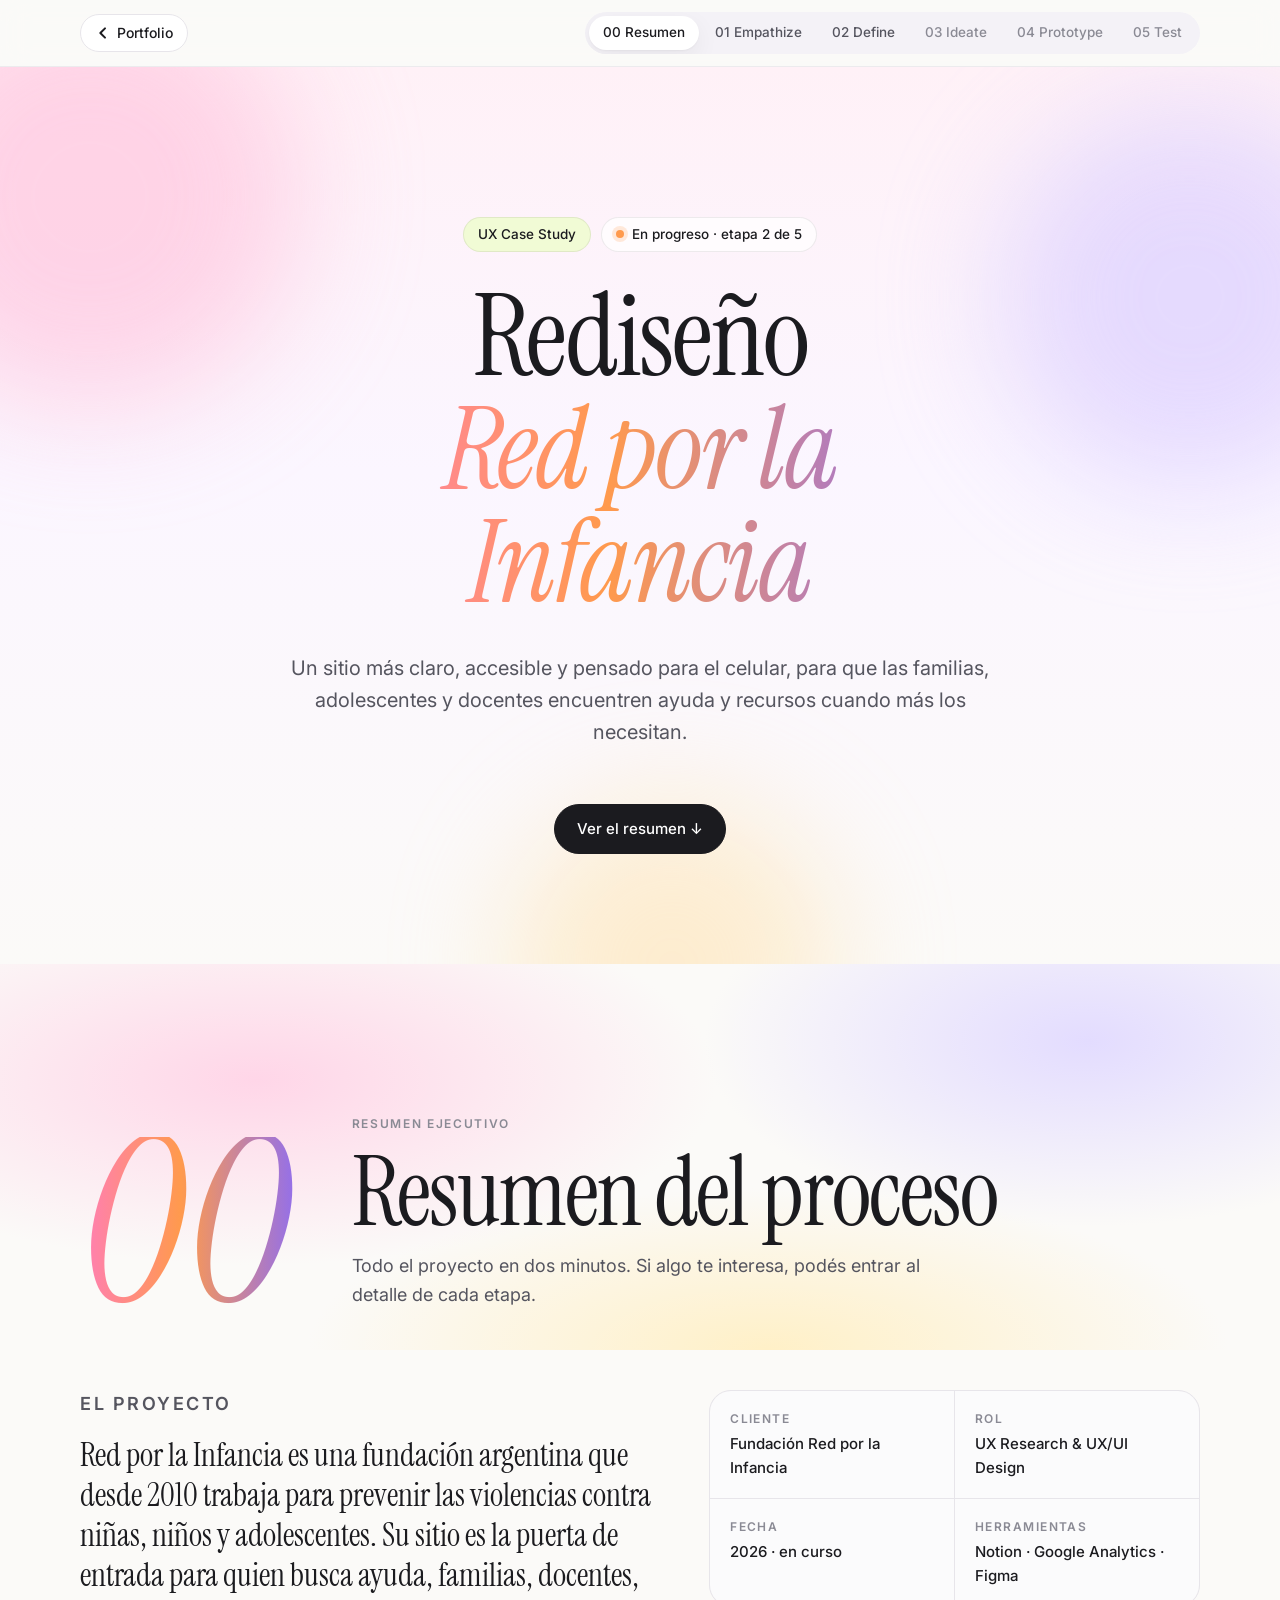
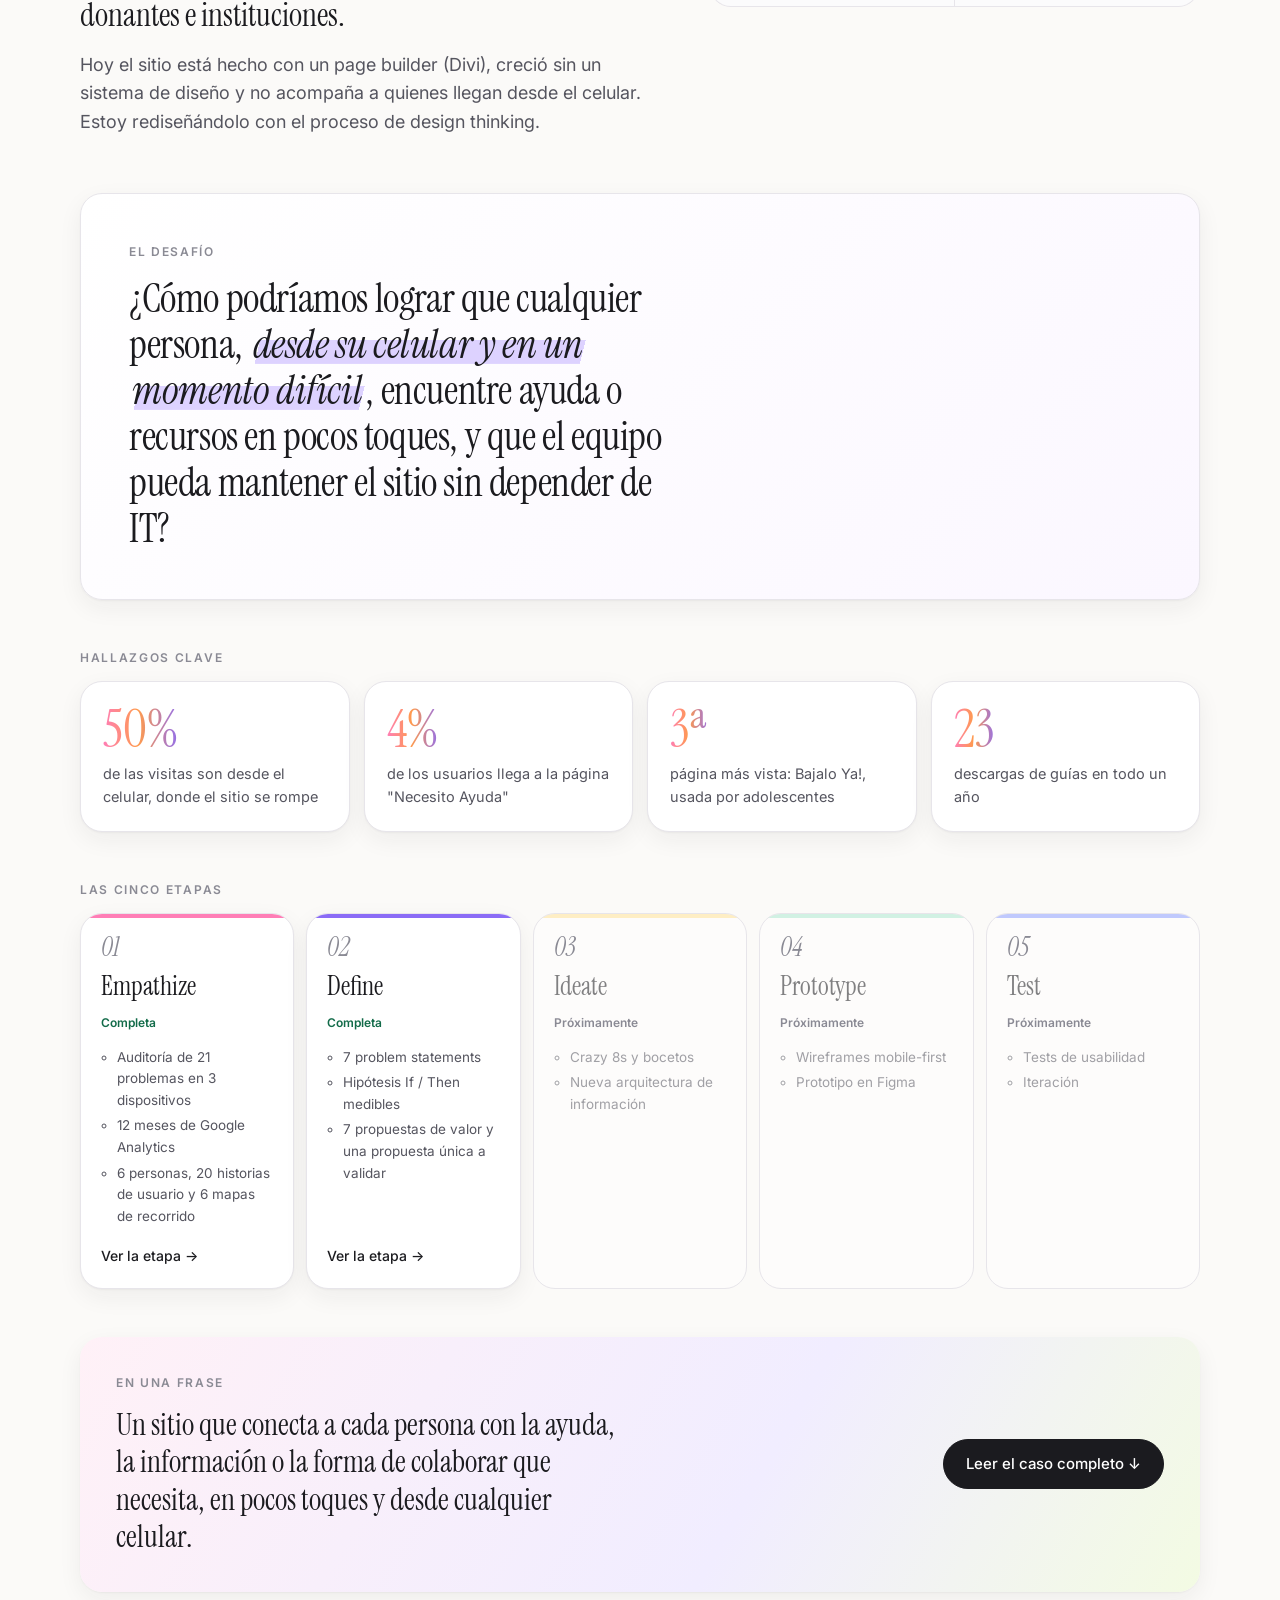
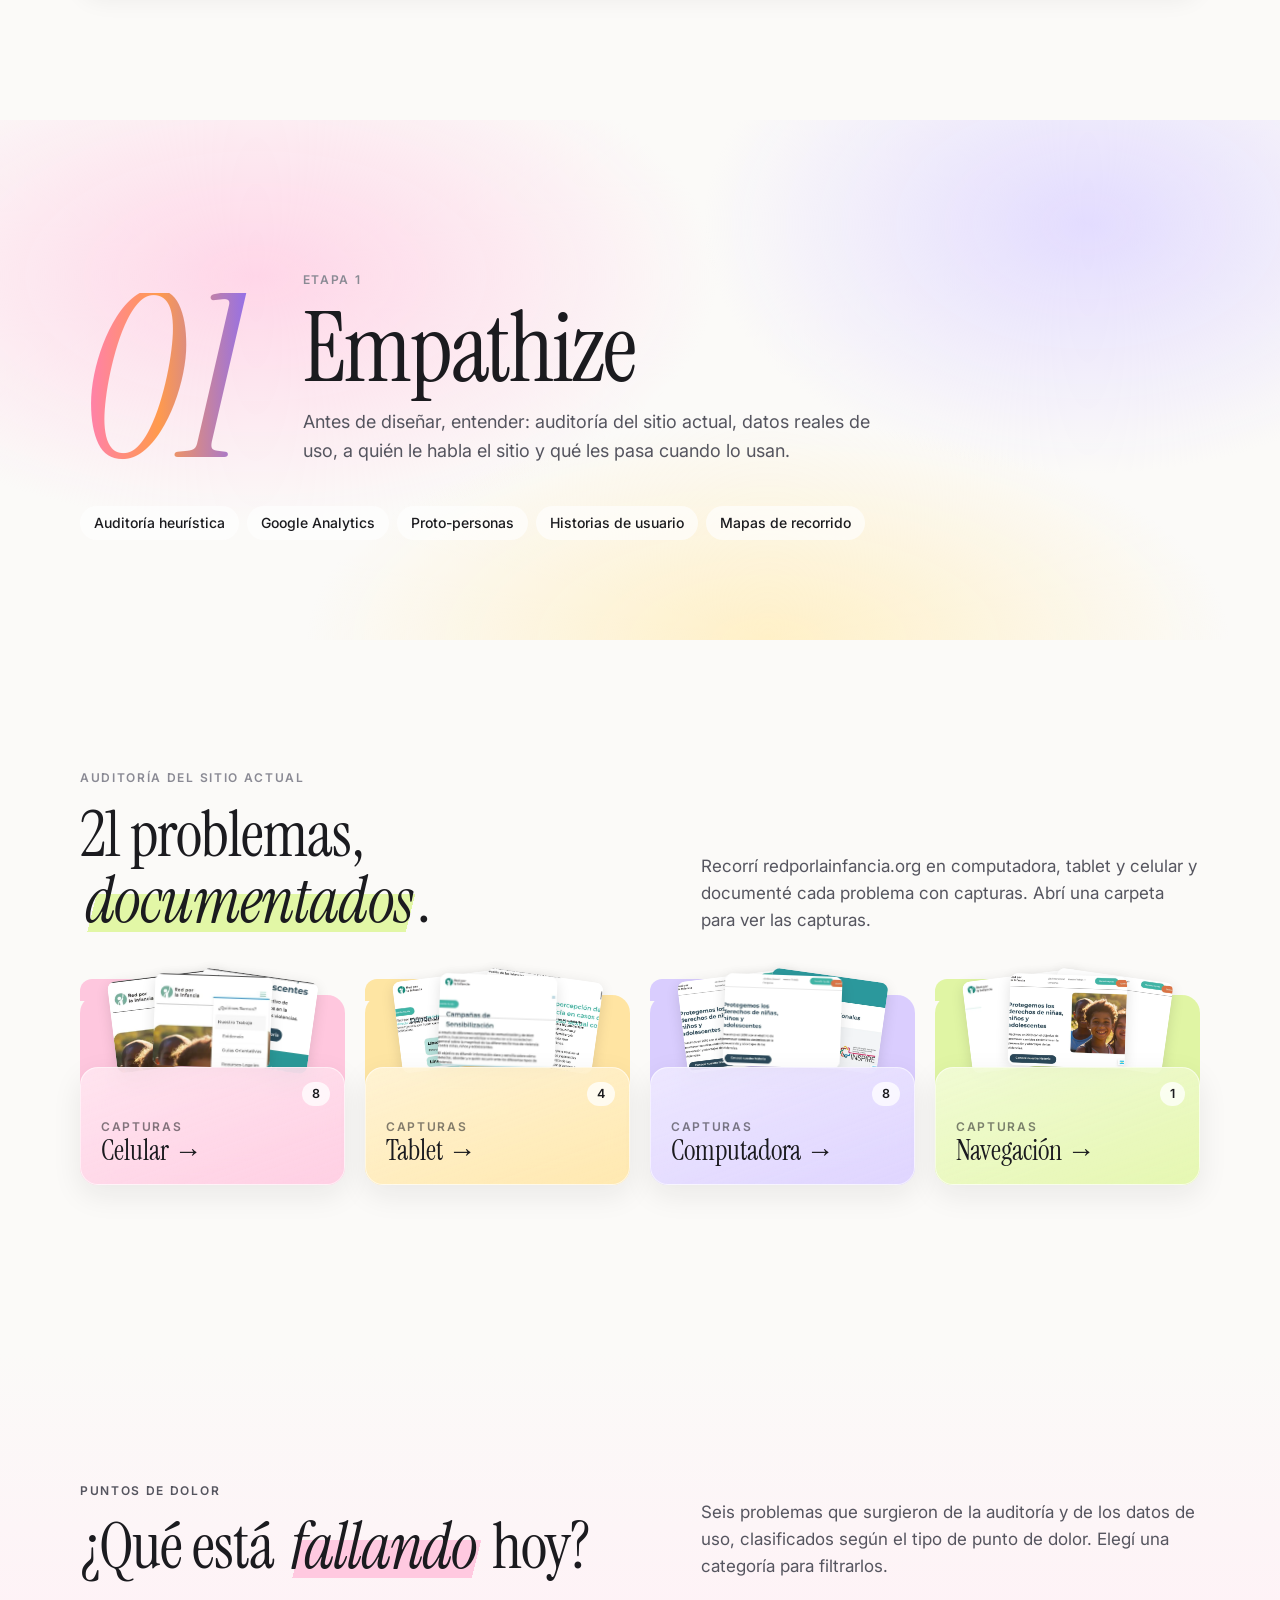
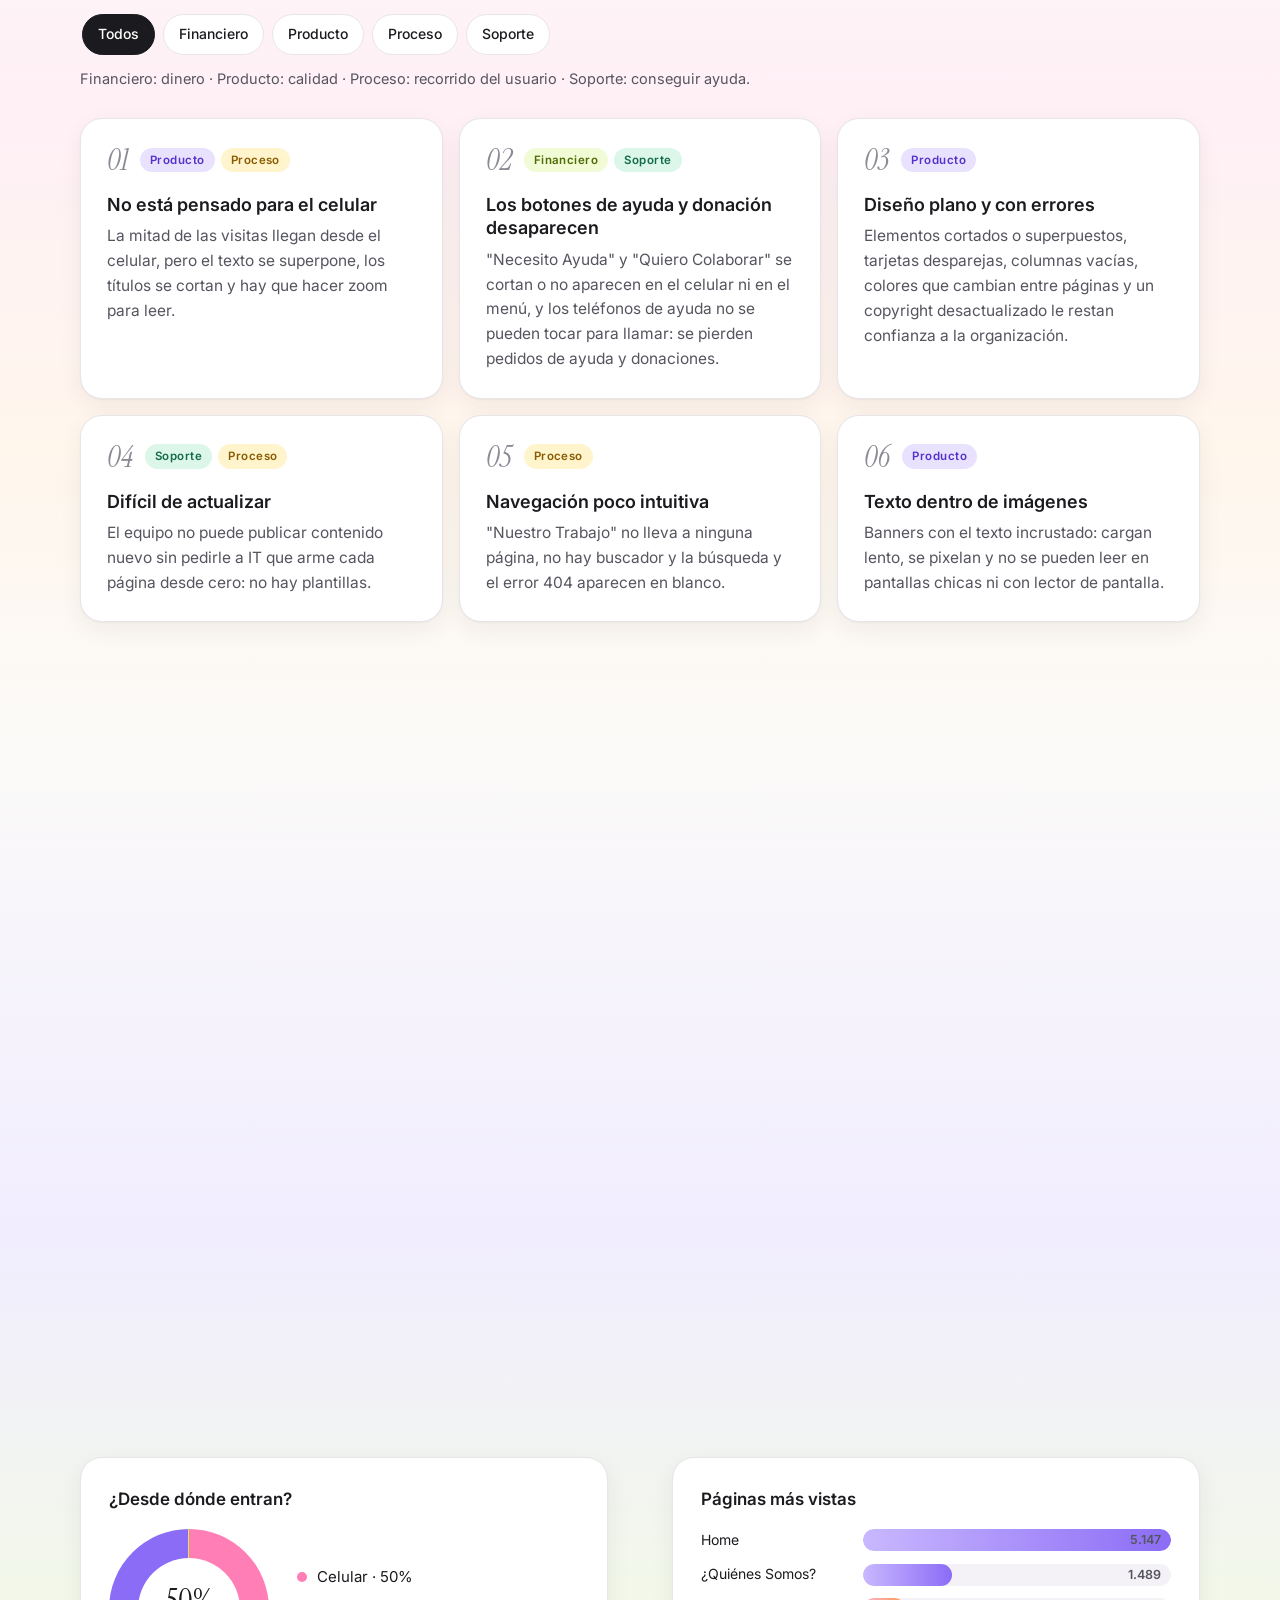
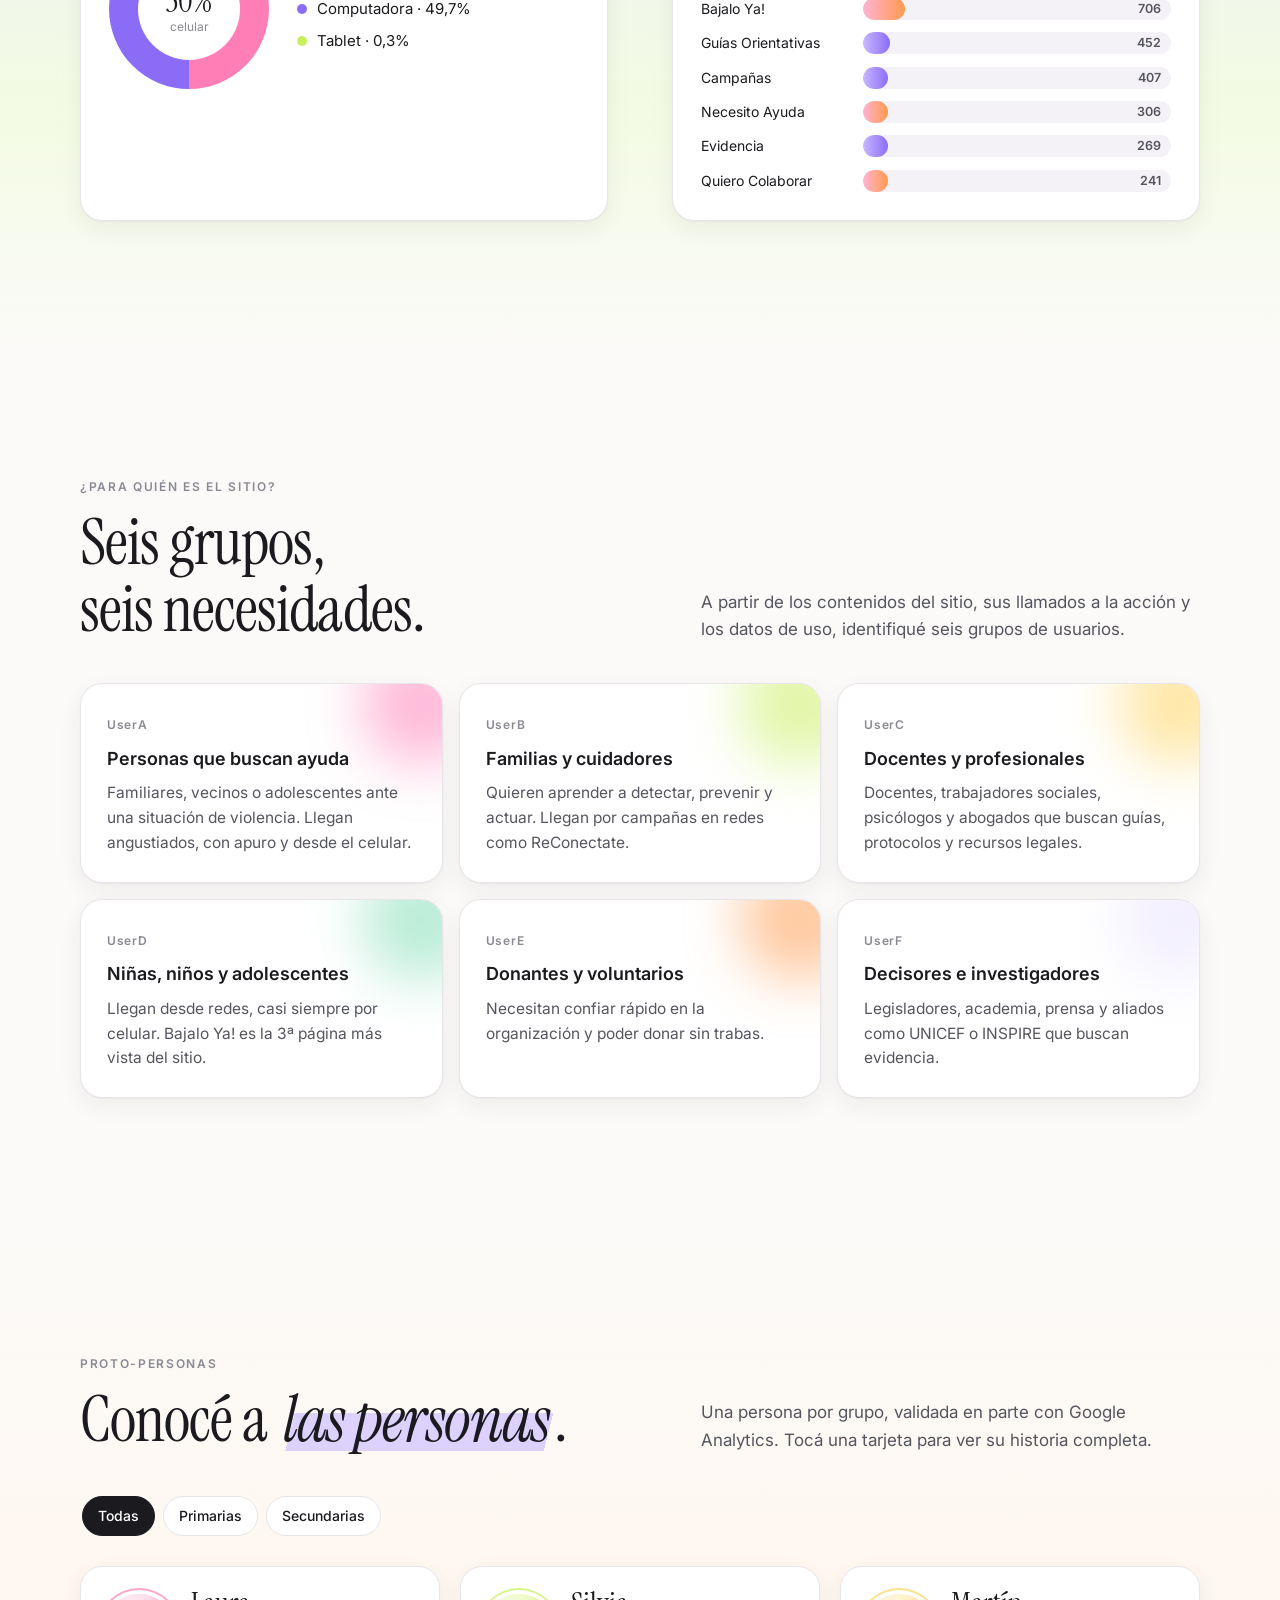
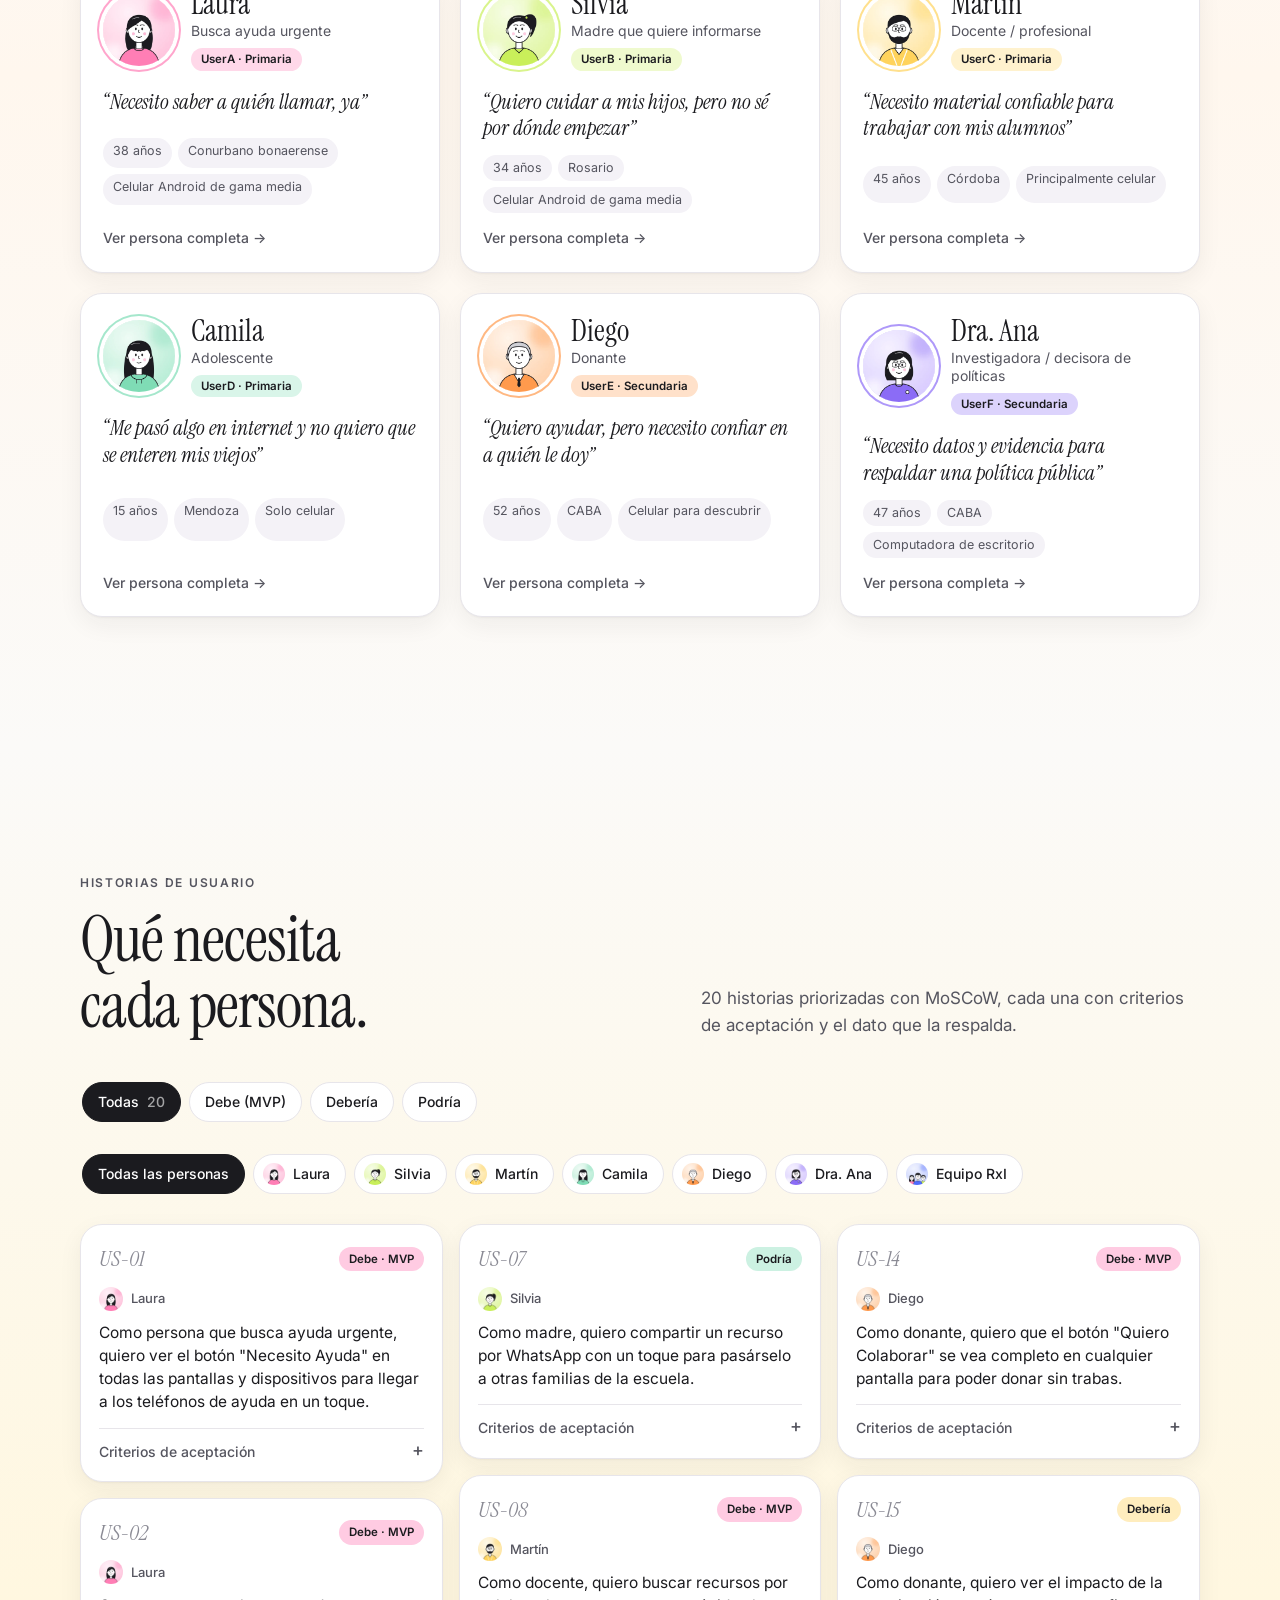
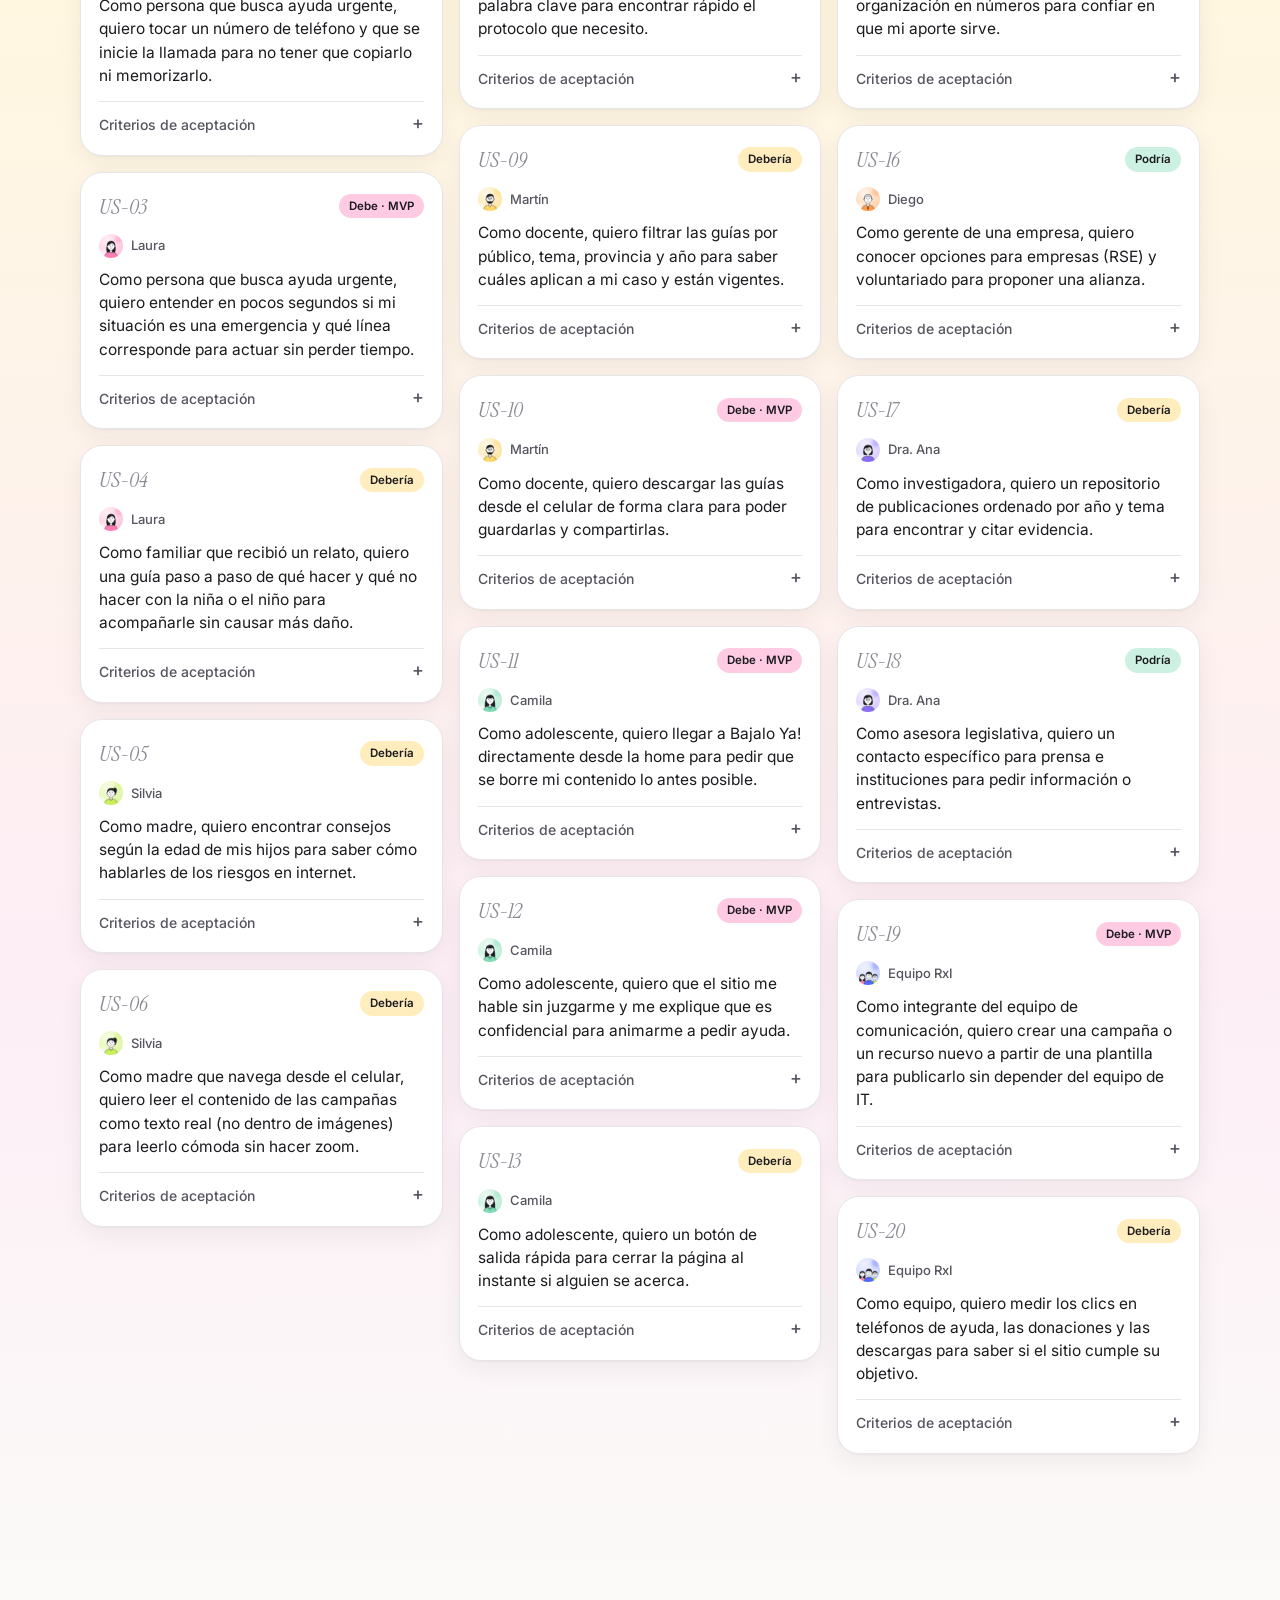
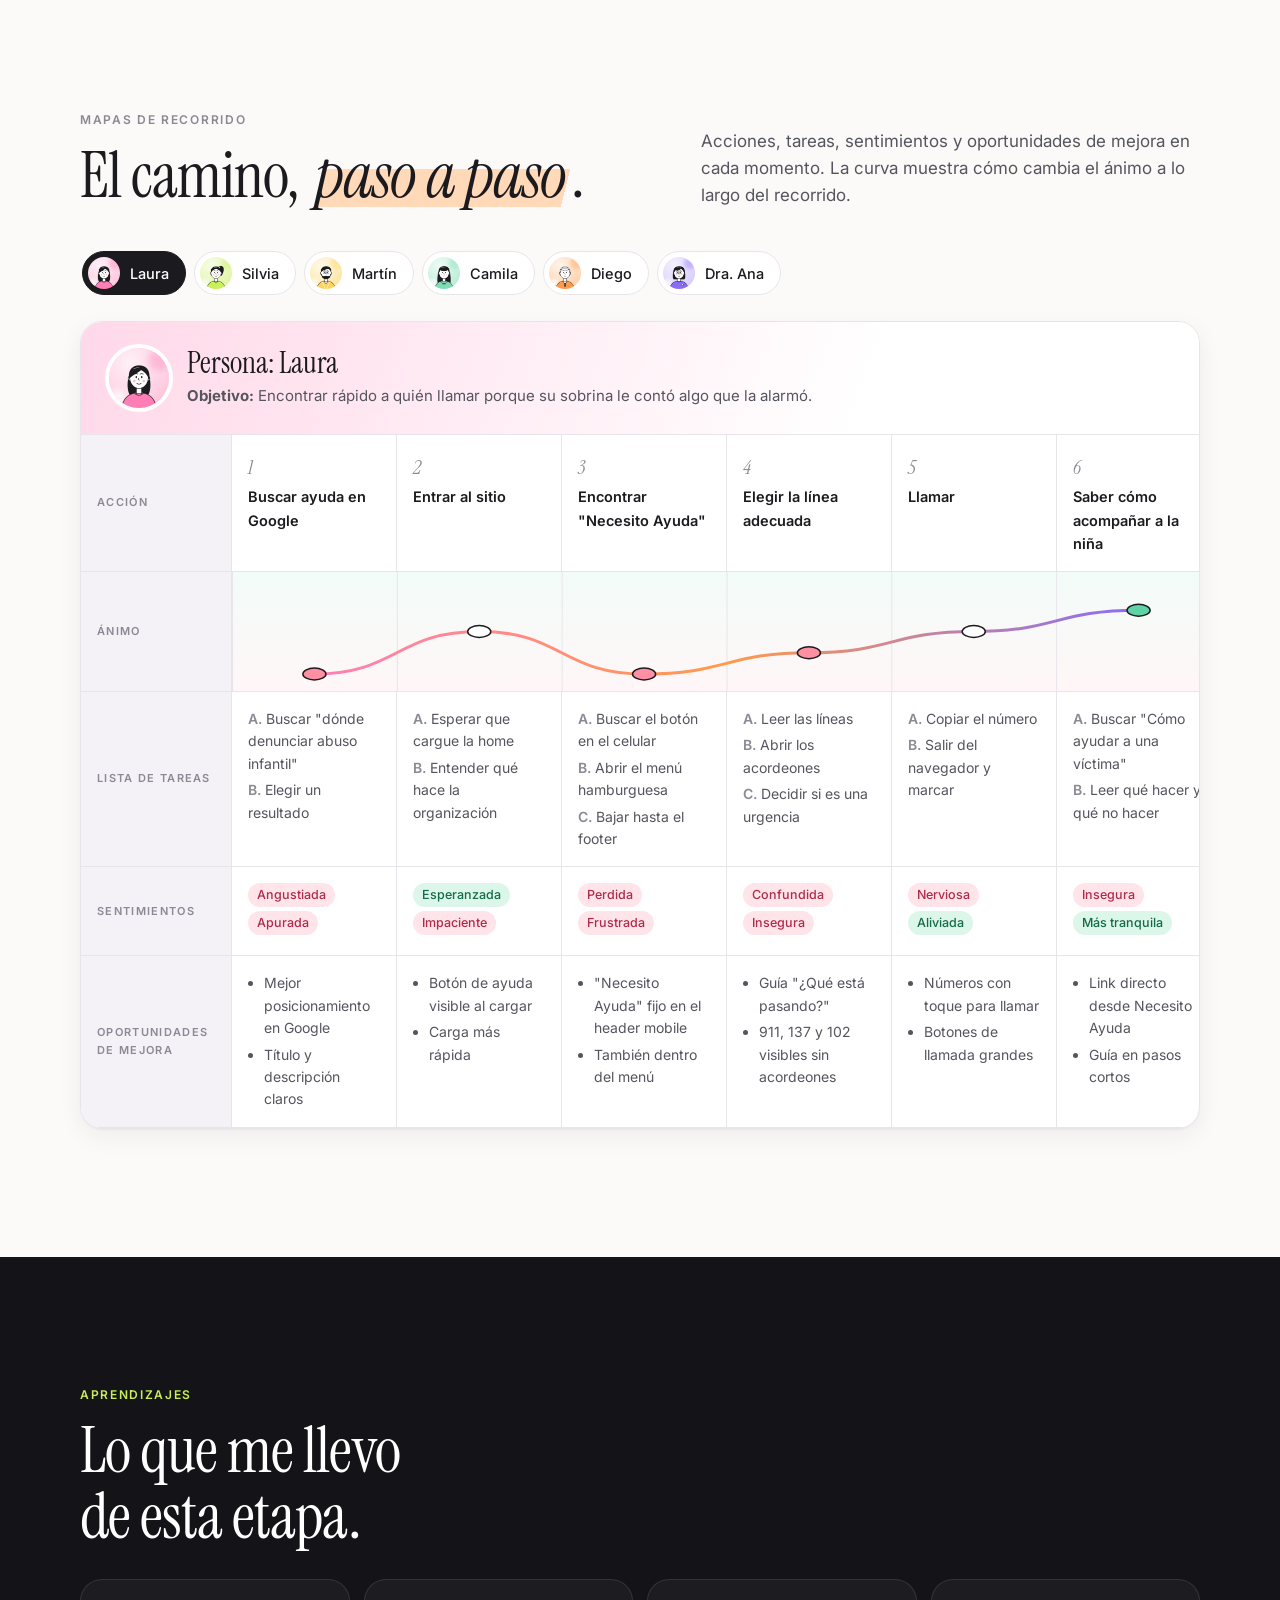
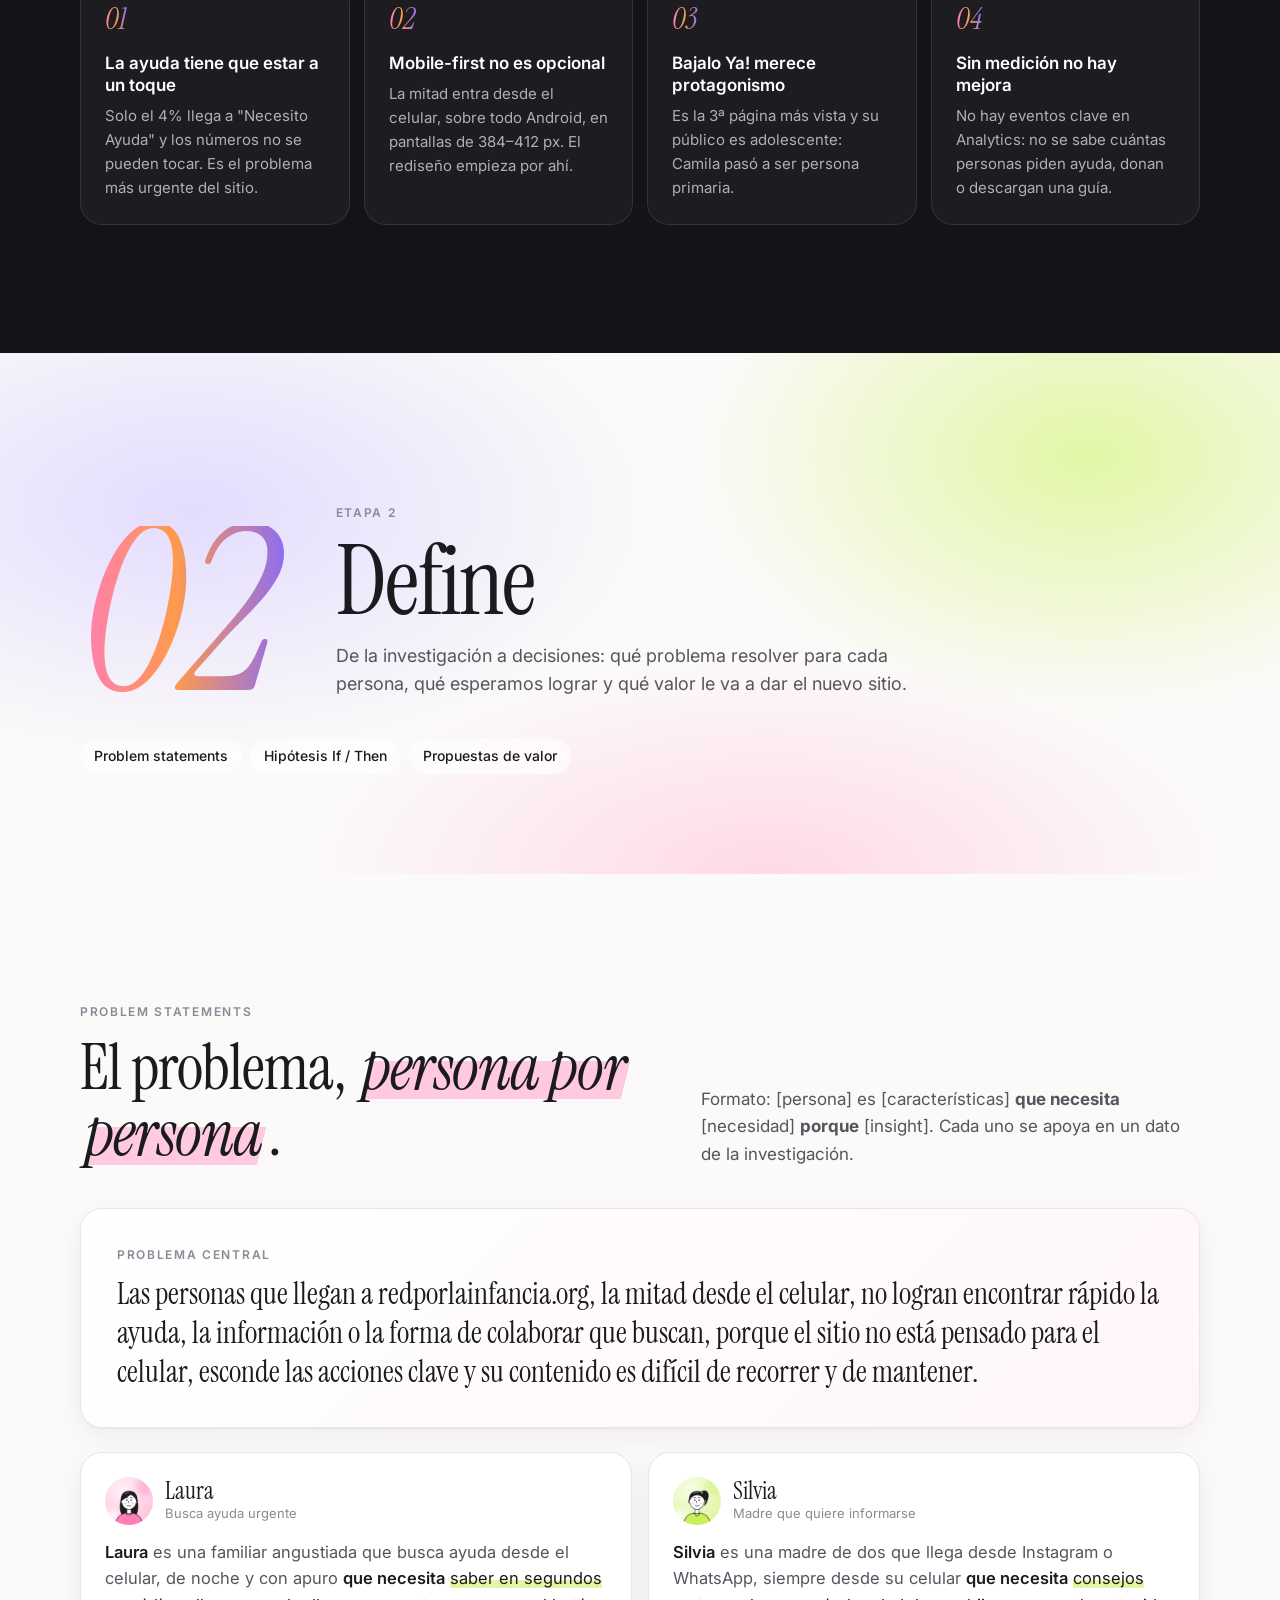
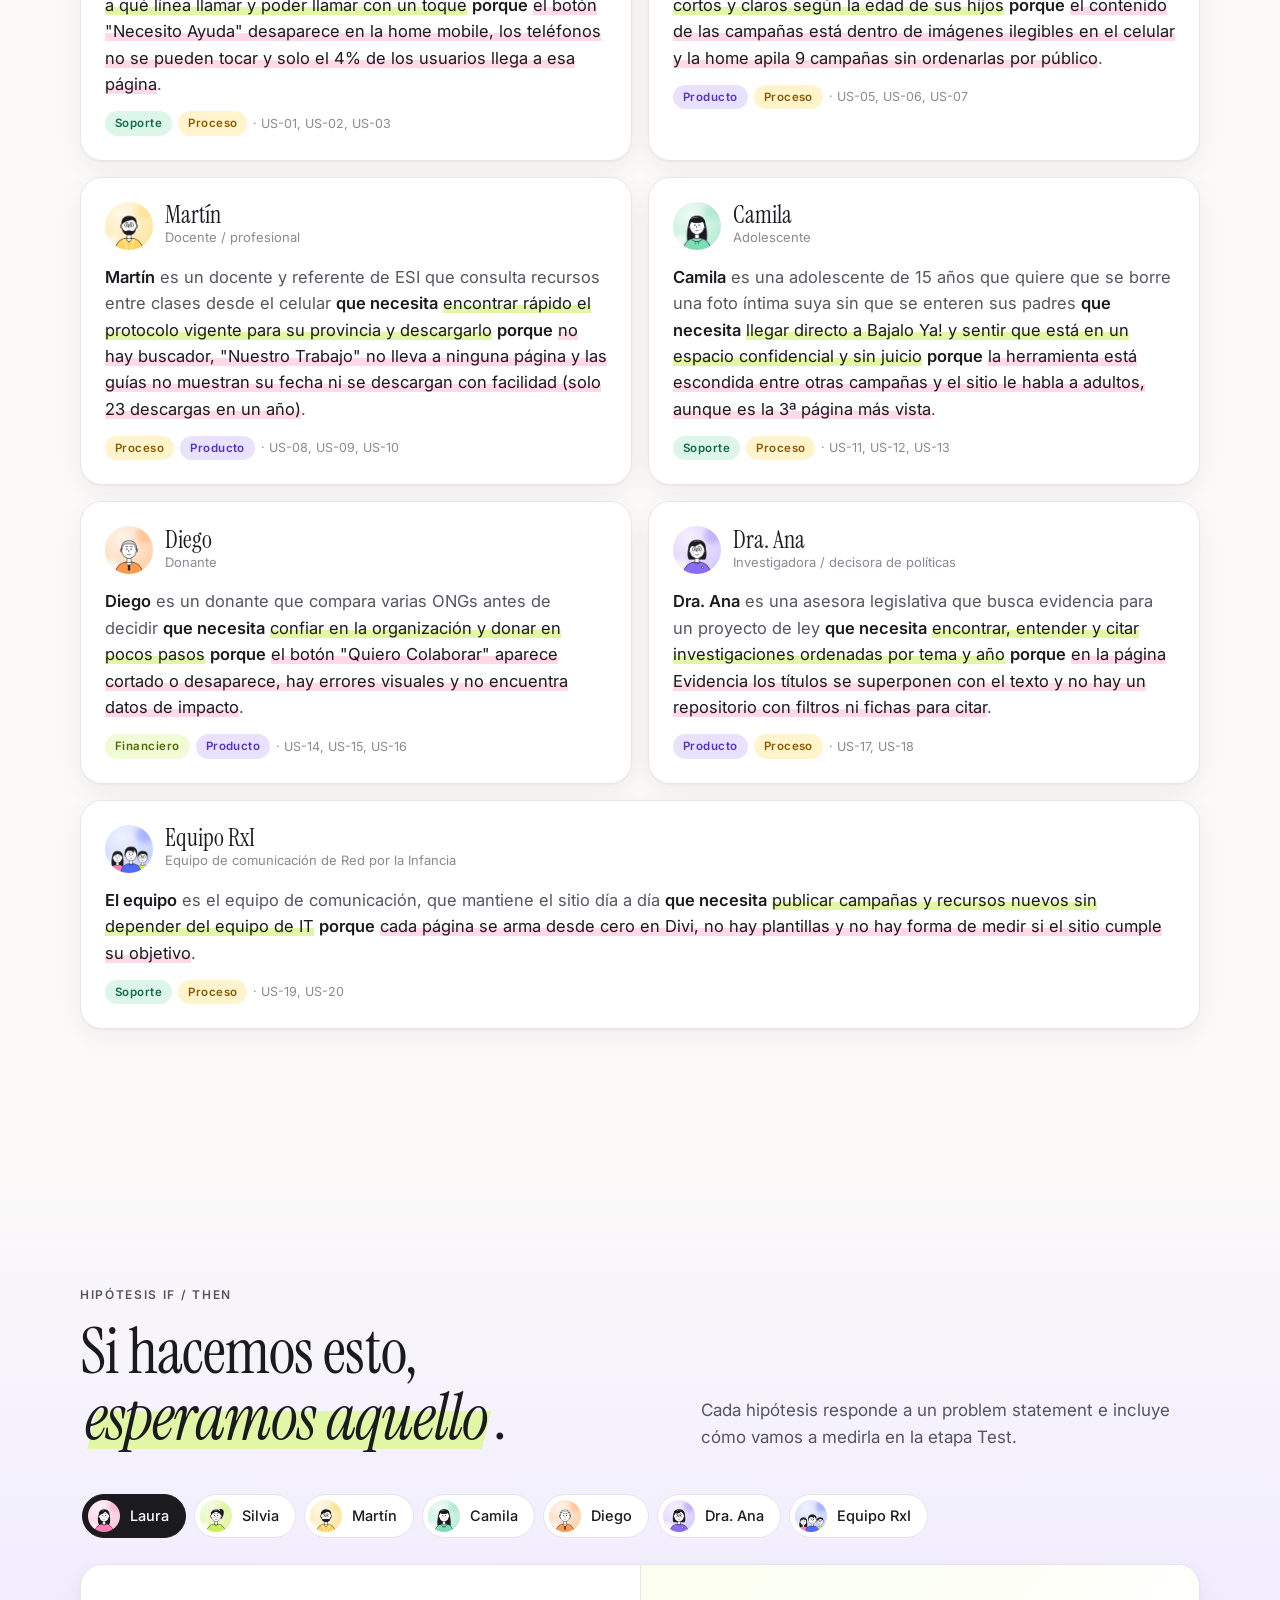
==== index.html @ 8730a961 "upload empathize, define and summary sections" ====
<!doctype html>
<html lang="es">
  <head>
    <meta charset="utf-8" />
    <meta name="viewport" content="width=device-width, initial-scale=1" />
    <title>Rediseño Red por la Infancia · UX Case Study · Sofía Deane</title>
    <meta
      name="description"
      content="Caso de estudio UX: rediseño del sitio de Fundación Red por la Infancia. Proceso de design thinking: Empathize, Define, Ideate, Prototype y Test."
    />
    <meta property="og:title" content="Rediseño Red por la Infancia · UX Case Study" />
    <meta
      property="og:description"
      content="Investigación, personas, historias de usuario y mapas de recorrido para rediseñar el sitio de una fundación que protege a las infancias."
    />
    <meta
      property="og:image"
      content="https://sofiadeane.github.io/redesign-Red-por-la-Infancia/assets/img/og-cover.jpg"
    />
    <link rel="icon" href="assets/img/favicon.svg" type="image/svg+xml" />
    <link rel="preconnect" href="https://fonts.googleapis.com" />
    <link rel="preconnect" href="https://fonts.gstatic.com" crossorigin />
    <link
      href="https://fonts.googleapis.com/css2?family=Instrument+Serif:ital@0;1&family=Inter:wght@400;500;600;700&display=swap"
      rel="stylesheet"
    />
    <!-- Estilos: tokens → base → componentes → layout → secciones -->
    <link rel="stylesheet" href="css/tokens.css" />
    <link rel="stylesheet" href="css/base.css" />
    <link rel="stylesheet" href="css/components.css" />
    <link rel="stylesheet" href="css/layout.css" />
    <link rel="stylesheet" href="css/sections/hero.css" />
    <link rel="stylesheet" href="css/sections/summary.css" />
    <link rel="stylesheet" href="css/sections/empathize.css" />
    <link rel="stylesheet" href="css/sections/define.css" />
    <link rel="stylesheet" href="css/sections/upcoming.css" />
  </head>
  <body>
    <a class="skip" href="#main">Saltar al contenido</a>
    <div class="progress" aria-hidden="true"><span id="progressBar"></span></div>

    <!-- ===== TOP BAR ===== -->
    <header class="topbar">
      <a class="pill pill--back" href="https://github.com/sofiadeane" aria-label="Volver al portfolio">
        <svg viewBox="0 0 24 24" width="16" height="16" aria-hidden="true">
          <path
            d="M15 5l-7 7 7 7"
            fill="none"
            stroke="currentColor"
            stroke-width="3"
            stroke-linecap="round"
            stroke-linejoin="round"
          />
        </svg>
        <span>Portfolio</span>
      </a>
      <nav class="stages" aria-label="Etapas del proceso">
        <a href="#resumen" class="stage-link is-active" data-stage="resumen">00 Resumen</a>
        <a href="#empathize" class="stage-link" data-stage="empathize">01 Empathize</a>
        <a href="#define" class="stage-link" data-stage="define">02 Define</a>
        <a href="#proximamente" class="stage-link is-locked" data-stage="ideate" aria-disabled="true"
          >03 Ideate</a
        >
        <a href="#proximamente" class="stage-link is-locked" data-stage="prototype" aria-disabled="true"
          >04 Prototype</a
        >
        <a href="#proximamente" class="stage-link is-locked" data-stage="test" aria-disabled="true"
          >05 Test</a
        >
      </nav>
    </header>

    <main id="main">
      <!-- ===== HERO ===== -->
      <section class="hero" id="top">
        <div class="orb orb--1" aria-hidden="true"></div>
        <div class="orb orb--2" aria-hidden="true"></div>
        <div class="orb orb--3" aria-hidden="true"></div>
        <div class="wrap hero__inner">
          <div class="hero__tags">
            <span class="tag tag--lime">UX Case Study</span>
            <span class="tag tag--white"><span class="dot dot--live"></span> En progreso · etapa 2 de 5</span>
          </div>
          <h1 class="hero__title">Rediseño <em>Red por la Infancia</em></h1>
          <p class="hero__lead">
            Un sitio más claro, accesible y pensado para el celular, para que las familias, adolescentes y
            docentes encuentren ayuda y recursos cuando más los necesitan.
          </p>
          <a class="btn" href="#resumen">Ver el resumen ↓</a>
        </div>
      </section>

      <!-- ===================================================== -->
      <!-- ===== 00 · RESUMEN ===== -->
      <!-- ===================================================== -->
      <section class="stage-hero stage-hero--compact" id="resumen">
        <div class="wrap">
          <span class="stage-hero__num">00</span>
          <div>
            <p class="eyebrow">Resumen ejecutivo</p>
            <h2 class="stage-hero__title">Resumen del proceso</h2>
            <p class="stage-hero__lead">
              Todo el proyecto en dos minutos. Si algo te interesa, podés entrar al detalle de cada etapa.
            </p>
          </div>
        </div>
      </section>

      <section class="section summary">
        <div class="wrap">
          <div class="summary__intro">
            <div class="prose">
              <p class="eyebrow">El proyecto</p>
              <p class="summary__lead">
                Red por la Infancia es una fundación argentina que desde 2010 trabaja para prevenir las
                violencias contra niñas, niños y adolescentes. Su sitio es la puerta de entrada para quien
                busca ayuda, familias, docentes, donantes e instituciones.
              </p>
              <p>
                Hoy el sitio está hecho con un page builder (Divi), creció sin un sistema de diseño y no
                acompaña a quienes llegan desde el celular. Estoy rediseñándolo con el proceso de design
                thinking.
              </p>
            </div>
            <dl class="meta">
              <div class="meta__item">
                <dt>Cliente</dt>
                <dd>Fundación Red por la Infancia</dd>
              </div>
              <div class="meta__item">
                <dt>Rol</dt>
                <dd>UX Research &amp; UX/UI Design</dd>
              </div>
              <div class="meta__item">
                <dt>Fecha</dt>
                <dd>2026 · en curso</dd>
              </div>
              <div class="meta__item">
                <dt>Herramientas</dt>
                <dd>Notion · Google Analytics · Figma</dd>
              </div>
            </dl>
          </div>

          <div class="summary__challenge card">
            <p class="eyebrow">El desafío</p>
            <blockquote class="challenge__quote">
              ¿Cómo podríamos lograr que cualquier persona,
              <mark class="hl hl--purple">desde su celular y en un momento difícil</mark>, encuentre ayuda o
              recursos en pocos toques, y que el equipo pueda mantener el sitio sin depender de IT?
            </blockquote>
          </div>

          <p class="eyebrow summary__label">Hallazgos clave</p>
          <div class="kpis">
            <div class="kpi card">
              <span class="kpi__num">50%</span
              ><span class="kpi__label">de las visitas son desde el celular, donde el sitio se rompe</span>
            </div>
            <div class="kpi card">
              <span class="kpi__num">4%</span
              ><span class="kpi__label">de los usuarios llega a la página "Necesito Ayuda"</span>
            </div>
            <div class="kpi card">
              <span class="kpi__num">3ª</span
              ><span class="kpi__label">página más vista: Bajalo Ya!, usada por adolescentes</span>
            </div>
            <div class="kpi card">
              <span class="kpi__num">23</span
              ><span class="kpi__label">descargas de guías en todo un año</span>
            </div>
          </div>

          <p class="eyebrow summary__label">Las cinco etapas</p>
          <ol class="timeline">
            <li class="tl card tl--done" style="--c: var(--pink)">
              <span class="tl__n">01</span>
              <h3>Empathize</h3>
              <span class="tl__state">Completa</span>
              <ul>
                <li>Auditoría de 21 problemas en 3 dispositivos</li>
                <li>12 meses de Google Analytics</li>
                <li>6 personas, 20 historias de usuario y 6 mapas de recorrido</li>
              </ul>
              <a class="tl__link" href="#empathize">Ver la etapa →</a>
            </li>
            <li class="tl card tl--done" style="--c: var(--purple)">
              <span class="tl__n">02</span>
              <h3>Define</h3>
              <span class="tl__state">Completa</span>
              <ul>
                <li>7 problem statements</li>
                <li>Hipótesis If / Then medibles</li>
                <li>7 propuestas de valor y una propuesta única a validar</li>
              </ul>
              <a class="tl__link" href="#define">Ver la etapa →</a>
            </li>
            <li class="tl card" style="--c: var(--yellow)">
              <span class="tl__n">03</span>
              <h3>Ideate</h3>
              <span class="tl__state">Próximamente</span>
              <ul>
                <li>Crazy 8s y bocetos</li>
                <li>Nueva arquitectura de información</li>
              </ul>
            </li>
            <li class="tl card" style="--c: var(--mint)">
              <span class="tl__n">04</span>
              <h3>Prototype</h3>
              <span class="tl__state">Próximamente</span>
              <ul>
                <li>Wireframes mobile-first</li>
                <li>Prototipo en Figma</li>
              </ul>
            </li>
            <li class="tl card" style="--c: var(--blue)">
              <span class="tl__n">05</span>
              <h3>Test</h3>
              <span class="tl__state">Próximamente</span>
              <ul>
                <li>Tests de usabilidad</li>
                <li>Iteración</li>
              </ul>
            </li>
          </ol>

          <div class="summary__takeaway card">
            <div>
              <p class="eyebrow">En una frase</p>
              <p class="summary__quote" id="summaryValue"></p>
            </div>
            <a class="btn" href="#empathize">Leer el caso completo ↓</a>
          </div>
        </div>
      </section>

      <!-- ===================================================== -->
      <!-- ===== STAGE 01 · EMPATHIZE ===== -->
      <!-- ===================================================== -->
      <section class="stage-hero" id="empathize">
        <div class="wrap">
          <span class="stage-hero__num">01</span>
          <div>
            <p class="eyebrow">Etapa 1</p>
            <h2 class="stage-hero__title">Empathize</h2>
            <p class="stage-hero__lead">
              Antes de diseñar, entender: auditoría del sitio actual, datos reales de uso, a quién le habla el
              sitio y qué les pasa cuando lo usan.
            </p>
          </div>
          <ul class="chips chips--static" aria-label="Métodos usados">
            <li>Auditoría heurística</li>
            <li>Google Analytics</li>
            <li>Proto-personas</li>
            <li>Historias de usuario</li>
            <li>Mapas de recorrido</li>
          </ul>
        </div>
      </section>

      <!-- 1.0 AUDIT -->
      <section class="section" id="auditoria">
        <div class="wrap">
          <div class="section-head">
            <div>
              <p class="eyebrow">Auditoría del sitio actual</p>
              <h2 class="h2">21 problemas, <mark class="hl hl--lime">documentados</mark>.</h2>
            </div>
            <p class="section-head__aside">
              Recorrí redporlainfancia.org en computadora, tablet y celular y documenté cada problema con
              capturas. Abrí una carpeta para ver las capturas.
            </p>
          </div>
          <div class="folders" id="folders"></div>
          <div class="audit-panel" id="auditPanel" hidden>
            <div class="audit-panel__head">
              <p class="audit-panel__title" id="auditTitle"></p>
              <button class="chip" id="auditClose">Cerrar ✕</button>
            </div>
            <div class="audit-grid" id="auditGrid"></div>
          </div>
        </div>
      </section>

      <!-- 1.1 PAIN POINTS -->
      <section class="section section--grad-a" id="problemas">
        <div class="wrap">
          <div class="section-head">
            <div>
              <p class="eyebrow eyebrow--dark">Puntos de dolor</p>
              <h2 class="h2">¿Qué está <mark class="hl hl--pink">fallando</mark> hoy?</h2>
            </div>
            <p class="section-head__aside">
              Seis problemas que surgieron de la auditoría y de los datos de uso, clasificados según el tipo
              de punto de dolor. Elegí una categoría para filtrarlos.
            </p>
          </div>
          <div class="pain-legend">
            <div
              class="filters filters--wrap"
              role="group"
              aria-label="Filtrar puntos de dolor por categoría"
            >
              <button class="chip is-on" data-pain="all">Todos</button>
              <button class="chip chip--fin" data-pain="financiero" title="Relacionados con el dinero">
                Financiero
              </button>
              <button class="chip chip--prod" data-pain="producto" title="Problemas de calidad">
                Producto
              </button>
              <button
                class="chip chip--proc"
                data-pain="proceso"
                title="Relacionados con el recorrido del usuario"
              >
                Proceso
              </button>
              <button class="chip chip--sup" data-pain="soporte" title="Relacionados con conseguir ayuda">
                Soporte
              </button>
            </div>
            <p class="pain-legend__desc" id="painDesc">
              Financiero: dinero · Producto: calidad · Proceso: recorrido del usuario · Soporte: conseguir
              ayuda.
            </p>
          </div>
          <ol class="problems">
            <li class="problem card" data-cats="producto proceso">
              <span class="problem__n">01</span>
              <div class="ptags">
                <span class="ptag ptag--producto">Producto</span
                ><span class="ptag ptag--proceso">Proceso</span>
              </div>
              <h3>No está pensado para el celular</h3>
              <p>
                La mitad de las visitas llegan desde el celular, pero el texto se superpone, los títulos se
                cortan y hay que hacer zoom para leer.
              </p>
            </li>
            <li class="problem card" data-cats="financiero soporte">
              <span class="problem__n">02</span>
              <div class="ptags">
                <span class="ptag ptag--financiero">Financiero</span
                ><span class="ptag ptag--soporte">Soporte</span>
              </div>
              <h3>Los botones de ayuda y donación desaparecen</h3>
              <p>
                "Necesito Ayuda" y "Quiero Colaborar" se cortan o no aparecen en el celular ni en el menú, y
                los teléfonos de ayuda no se pueden tocar para llamar: se pierden pedidos de ayuda y
                donaciones.
              </p>
            </li>
            <li class="problem card" data-cats="producto">
              <span class="problem__n">03</span>
              <div class="ptags"><span class="ptag ptag--producto">Producto</span></div>
              <h3>Diseño plano y con errores</h3>
              <p>
                Elementos cortados o superpuestos, tarjetas desparejas, columnas vacías, colores que cambian
                entre páginas y un copyright desactualizado le restan confianza a la organización.
              </p>
            </li>
            <li class="problem card" data-cats="soporte proceso">
              <span class="problem__n">04</span>
              <div class="ptags">
                <span class="ptag ptag--soporte">Soporte</span><span class="ptag ptag--proceso">Proceso</span>
              </div>
              <h3>Difícil de actualizar</h3>
              <p>
                El equipo no puede publicar contenido nuevo sin pedirle a IT que arme cada página desde cero:
                no hay plantillas.
              </p>
            </li>
            <li class="problem card" data-cats="proceso">
              <span class="problem__n">05</span>
              <div class="ptags"><span class="ptag ptag--proceso">Proceso</span></div>
              <h3>Navegación poco intuitiva</h3>
              <p>
                "Nuestro Trabajo" no lleva a ninguna página, no hay buscador y la búsqueda y el error 404
                aparecen en blanco.
              </p>
            </li>
            <li class="problem card" data-cats="producto">
              <span class="problem__n">06</span>
              <div class="ptags"><span class="ptag ptag--producto">Producto</span></div>
              <h3>Texto dentro de imágenes</h3>
              <p>
                Banners con el texto incrustado: cargan lento, se pixelan y no se pueden leer en pantallas
                chicas ni con lector de pantalla.
              </p>
            </li>
          </ol>
        </div>
      </section>

      <!-- 1.2 DATA -->
      <section class="section section--grad-b" id="datos">
        <div class="wrap">
          <div class="section-head">
            <div>
              <p class="eyebrow eyebrow--dark">Datos de uso · Google Analytics</p>
              <h2 class="h2">Lo que dicen <br class="hide-sm" />los números.</h2>
            </div>
            <p class="section-head__aside">
              Últimos 12 meses (oct 2025 – oct 2026). Los datos validaron algunas hipótesis y desarmaron
              otras.
            </p>
          </div>
          <div class="stats">
            <div class="stat card">
              <span class="stat__num" data-count="5400" data-prefix="~">~5.400</span
              ><span class="stat__label">usuarios en el año, casi todos nuevos</span>
            </div>
            <div class="stat card stat--pink">
              <span class="stat__num" data-count="50" data-suffix="%">50%</span
              ><span class="stat__label">de las visitas son desde el celular</span>
            </div>
            <div class="stat card stat--lime">
              <span class="stat__num" data-count="69" data-suffix="%">69%</span
              ><span class="stat__label">de los usuarios están en Argentina</span>
            </div>
            <div class="stat card stat--blue">
              <span class="stat__num" data-count="4" data-suffix="%">4%</span
              ><span class="stat__label">llega a la página "Necesito Ayuda"</span>
            </div>
            <div class="stat card">
              <span class="stat__num" data-count="47" data-suffix=" s">47 s</span
              ><span class="stat__label">de interacción promedio por usuario</span>
            </div>
            <div class="stat card stat--orange">
              <span class="stat__num" data-count="23">23</span
              ><span class="stat__label">personas descargaron un PDF en todo el año</span>
            </div>
          </div>

          <div class="grid-2 charts">
            <div class="card chart">
              <h3 class="h3">¿Desde dónde entran?</h3>
              <div class="donut-row">
                <div
                  class="donut"
                  style="--a: 50; --b: 49.7"
                  role="img"
                  aria-label="50% celular, 49,7% computadora, 0,3% tablet"
                >
                  <span>50%<small>celular</small></span>
                </div>
                <ul class="legend">
                  <li><i style="background: var(--pink)"></i>Celular · 50%</li>
                  <li><i style="background: var(--purple)"></i>Computadora · 49,7%</li>
                  <li><i style="background: var(--lime)"></i>Tablet · 0,3%</li>
                </ul>
              </div>
              <p class="note">
                En celulares, Android (~2.000 usuarios) supera ampliamente a iOS (730). Las pantallas más
                comunes miden entre 384 y 412 px de ancho: justo donde el sitio se rompe.
              </p>
            </div>
            <div class="card chart">
              <h3 class="h3">Páginas más vistas</h3>
              <ul class="bars" id="bars"></ul>
            </div>
          </div>
        </div>
      </section>

      <!-- 1.2 USER GROUPS -->
      <section class="section" id="usuarios">
        <div class="wrap">
          <div class="section-head">
            <div>
              <p class="eyebrow">¿Para quién es el sitio?</p>
              <h2 class="h2">Seis grupos, <br class="hide-sm" />seis necesidades.</h2>
            </div>
            <p class="section-head__aside">
              A partir de los contenidos del sitio, sus llamados a la acción y los datos de uso, identifiqué
              seis grupos de usuarios.
            </p>
          </div>
          <div class="groups">
            <article class="group card" style="--c: var(--pink)">
              <span class="group__id">UserA</span>
              <h3>Personas que buscan ayuda</h3>
              <p>
                Familiares, vecinos o adolescentes ante una situación de violencia. Llegan angustiados, con
                apuro y desde el celular.
              </p>
            </article>
            <article class="group card" style="--c: var(--lime)">
              <span class="group__id">UserB</span>
              <h3>Familias y cuidadores</h3>
              <p>
                Quieren aprender a detectar, prevenir y actuar. Llegan por campañas en redes como ReConectate.
              </p>
            </article>
            <article class="group card" style="--c: var(--yellow)">
              <span class="group__id">UserC</span>
              <h3>Docentes y profesionales</h3>
              <p>
                Docentes, trabajadores sociales, psicólogos y abogados que buscan guías, protocolos y recursos
                legales.
              </p>
            </article>
            <article class="group card" style="--c: var(--mint)">
              <span class="group__id">UserD</span>
              <h3>Niñas, niños y adolescentes</h3>
              <p>
                Llegan desde redes, casi siempre por celular. Bajalo Ya! es la 3ª página más vista del sitio.
              </p>
            </article>
            <article class="group card" style="--c: var(--orange)">
              <span class="group__id">UserE</span>
              <h3>Donantes y voluntarios</h3>
              <p>Necesitan confiar rápido en la organización y poder donar sin trabas.</p>
            </article>
            <article class="group card" style="--c: var(--lilac)">
              <span class="group__id">UserF</span>
              <h3>Decisores e investigadores</h3>
              <p>Legisladores, academia, prensa y aliados como UNICEF o INSPIRE que buscan evidencia.</p>
            </article>
          </div>
        </div>
      </section>

      <!-- 1.3 PERSONAS -->
      <section class="section section--cream" id="personas">
        <div class="wrap">
          <div class="section-head">
            <div>
              <p class="eyebrow">Proto-personas</p>
              <h2 class="h2">Conocé a <mark class="hl hl--purple">las personas</mark>.</h2>
            </div>
            <p class="section-head__aside">
              Una persona por grupo, validada en parte con Google Analytics. Tocá una tarjeta para ver su
              historia completa.
            </p>
          </div>
          <div class="filters" role="group" aria-label="Filtrar personas">
            <button class="chip is-on" data-pfilter="all">Todas</button>
            <button class="chip" data-pfilter="primary">Primarias</button>
            <button class="chip" data-pfilter="secondary">Secundarias</button>
          </div>
          <div class="personas" id="personaGrid"></div>
        </div>
      </section>

      <!-- 1.4 USER STORIES -->
      <section class="section section--grad-c" id="historias">
        <div class="wrap">
          <div class="section-head">
            <div>
              <p class="eyebrow eyebrow--dark">Historias de usuario</p>
              <h2 class="h2">Qué necesita <br class="hide-sm" />cada persona.</h2>
            </div>
            <p class="section-head__aside">
              20 historias priorizadas con MoSCoW, cada una con criterios de aceptación y el dato que la
              respalda.
            </p>
          </div>
          <div class="filters filters--wrap" role="group" aria-label="Filtrar historias por prioridad">
            <button class="chip is-on" data-sprio="all">Todas <b id="countAll"></b></button>
            <button class="chip chip--must" data-sprio="Debe">Debe (MVP)</button>
            <button class="chip chip--should" data-sprio="Debería">Debería</button>
            <button class="chip chip--could" data-sprio="Podría">Podría</button>
          </div>
          <div
            class="filters filters--wrap filters--avatars"
            role="group"
            aria-label="Filtrar historias por persona"
            id="storyPersonaFilters"
          ></div>
          <div class="stories" id="stories" aria-live="polite"></div>
        </div>
      </section>

      <!-- 1.5 JOURNEY MAPS -->
      <section class="section" id="journeys">
        <div class="wrap">
          <div class="section-head">
            <div>
              <p class="eyebrow">Mapas de recorrido</p>
              <h2 class="h2">El camino, <mark class="hl hl--orange">paso a paso</mark>.</h2>
            </div>
            <p class="section-head__aside">
              Acciones, tareas, sentimientos y oportunidades de mejora en cada momento. La curva muestra cómo
              cambia el ánimo a lo largo del recorrido.
            </p>
          </div>
          <div class="tabs" role="tablist" aria-label="Elegir persona" id="journeyTabs"></div>
          <div class="journey card" id="journey"></div>
        </div>
      </section>

      <!-- 1.6 INSIGHTS -->
      <section class="section section--ink" id="insights">
        <div class="wrap">
          <p class="eyebrow eyebrow--lime">Aprendizajes</p>
          <h2 class="h2 h2--light">Lo que me llevo <br class="hide-sm" />de esta etapa.</h2>
          <div class="insights">
            <article class="insight card">
              <span class="insight__icon">01</span>
              <h3>La ayuda tiene que estar a un toque</h3>
              <p>
                Solo el 4% llega a "Necesito Ayuda" y los números no se pueden tocar. Es el problema más
                urgente del sitio.
              </p>
            </article>
            <article class="insight card">
              <span class="insight__icon">02</span>
              <h3>Mobile-first no es opcional</h3>
              <p>
                La mitad entra desde el celular, sobre todo Android, en pantallas de 384–412 px. El rediseño
                empieza por ahí.
              </p>
            </article>
            <article class="insight card">
              <span class="insight__icon">03</span>
              <h3>Bajalo Ya! merece protagonismo</h3>
              <p>
                Es la 3ª página más vista y su público es adolescente: Camila pasó a ser persona primaria.
              </p>
            </article>
            <article class="insight card">
              <span class="insight__icon">04</span>
              <h3>Sin medición no hay mejora</h3>
              <p>
                No hay eventos clave en Analytics: no se sabe cuántas personas piden ayuda, donan o descargan
                una guía.
              </p>
            </article>
          </div>
        </div>
      </section>

      <!-- ===================================================== -->
      <!-- ===== STAGE 02 · DEFINE ===== -->
      <!-- ===================================================== -->
      <section class="stage-hero stage-hero--define" id="define">
        <div class="wrap">
          <span class="stage-hero__num">02</span>
          <div>
            <p class="eyebrow">Etapa 2</p>
            <h2 class="stage-hero__title">Define</h2>
            <p class="stage-hero__lead">
              De la investigación a decisiones: qué problema resolver para cada persona, qué esperamos lograr
              y qué valor le va a dar el nuevo sitio.
            </p>
          </div>
          <ul class="chips chips--static" aria-label="Métodos usados">
            <li>Problem statements</li>
            <li>Hipótesis If / Then</li>
            <li>Propuestas de valor</li>
          </ul>
        </div>
      </section>

      <!-- 2.1 PROBLEM STATEMENTS -->
      <section class="section" id="problem-statements">
        <div class="wrap">
          <div class="section-head">
            <div>
              <p class="eyebrow">Problem statements</p>
              <h2 class="h2">El problema, <mark class="hl hl--pink">persona por persona</mark>.</h2>
            </div>
            <p class="section-head__aside">
              Formato: [persona] es [características] <b>que necesita</b> [necesidad] <b>porque</b> [insight].
              Cada uno se apoya en un dato de la investigación.
            </p>
          </div>
          <div class="central card">
            <span class="central__label">Problema central</span>
            <p id="centralProblem"></p>
          </div>
          <div class="statements" id="statements"></div>
        </div>
      </section>

      <!-- 2.2 IF / THEN -->
      <section class="section section--grad-b" id="hipotesis">
        <div class="wrap">
          <div class="section-head">
            <div>
              <p class="eyebrow eyebrow--dark">Hipótesis If / Then</p>
              <h2 class="h2">Si hacemos esto, <mark class="hl hl--lime">esperamos aquello</mark>.</h2>
            </div>
            <p class="section-head__aside">
              Cada hipótesis responde a un problem statement e incluye cómo vamos a medirla en la etapa Test.
            </p>
          </div>
          <div class="tabs" role="tablist" aria-label="Elegir persona" id="ifTabs"></div>
          <div class="ifthen card" id="ifthen" aria-live="polite"></div>
          <div class="central central--soft card">
            <span class="central__label">Hipótesis central</span>
            <p id="centralHypothesis"></p>
          </div>
        </div>
      </section>

      <!-- 2.3 VALUE PROPOSITIONS -->
      <section class="vp" id="value">
        <div class="vp__sticky">
          <div class="wrap vp__head">
            <div>
              <p class="eyebrow">Propuestas de valor</p>
              <h2 class="h2 vp__title" id="vpTitle">Primero, todas las ideas.</h2>
            </div>
            <div class="vp__steps" aria-hidden="true">
              <span class="vp__step is-on" data-vstep="0">1 · Brainstorm</span>
              <span class="vp__step" data-vstep="1">2 · Filtrar</span>
              <span class="vp__step" data-vstep="2">3 · Conectar con personas</span>
            </div>
            <p class="vp__caption" id="vpCaption">
              Listamos todas las funcionalidades y beneficios posibles, grandes y chicos, sin filtrar.
            </p>
          </div>
          <div class="vp__board" id="vpBoard" aria-hidden="true"></div>
          <ul class="vp__legend" id="vpLegend"></ul>
        </div>
      </section>
      <ul class="sr-only" id="vpList" aria-label="Propuestas de valor finales"></ul>

      <section class="section" id="uvp">
        <div class="wrap grid-2">
          <div class="card uvp">
            <p class="eyebrow">Propuesta de valor general</p>
            <p class="uvp__text" id="vpGeneral"></p>
          </div>
          <div class="card uvp uvp--accent">
            <p class="eyebrow">Propuesta de valor única · a validar</p>
            <p class="uvp__text" id="vpUnique"></p>
            <p class="uvp__note">
              Próximo paso: benchmark de organizaciones similares (UNICEF Argentina, Aldeas Infantiles SOS,
              Grooming Argentina, Línea 102) y lectura de comentarios de sus usuarios para confirmar que nadie
              más cubre esta necesidad.
            </p>
          </div>
        </div>
      </section>

      <!-- NEXT STAGES -->
      <section class="section" id="proximamente">
        <div class="wrap">
          <p class="eyebrow">Lo que viene</p>
          <h2 class="h2">Próximas etapas.</h2>
          <div class="next">
            <article class="next__card card" style="--c: var(--pink)">
              <span class="next__n">03</span>
              <h3>Ideate</h3>
              <p>
                Crazy 8s, nueva arquitectura de información y flujos para pedir ayuda y donar, a partir de las
                propuestas de valor.
              </p>
              <span class="lock">Próximamente</span>
            </article>
            <article class="next__card card" style="--c: var(--yellow)">
              <span class="next__n">04</span>
              <h3>Prototype</h3>
              <p>Wireframes, sistema de diseño y prototipo mobile-first en Figma.</p>
              <span class="lock">Próximamente</span>
            </article>
            <article class="next__card card" style="--c: var(--blue)">
              <span class="next__n">05</span>
              <h3>Test</h3>
              <p>Tests de usabilidad con personas reales e iteración.</p>
              <span class="lock">Próximamente</span>
            </article>
          </div>
        </div>
      </section>
    </main>

    <footer class="footer">
      <div class="wrap footer__inner">
        <p class="footer__big">¿Charlamos?</p>
        <div class="footer__links">
          <a class="btn" href="https://github.com/sofiadeane" target="_blank" rel="noopener">GitHub ↗</a>
          <a class="btn btn--ghost" href="#top">Volver arriba ↑</a>
        </div>
        <p class="footer__small">
          Caso de estudio de Sofía Deane · 2026. Capturas del sitio público redporlainfancia.org usadas con
          fines de análisis.
        </p>
      </div>
    </footer>

    <!-- MODALS -->
    <dialog class="modal" id="personaModal" aria-labelledby="pmTitle">
      <div class="modal__inner" id="personaModalBody"></div>
    </dialog>
    <dialog class="modal modal--img" id="imgModal" aria-label="Captura ampliada">
      <div class="modal__inner" id="imgModalBody"></div>
    </dialog>

    <script type="module" src="js/main.js"></script>
  </body>
</html>
---- css/tokens.css ----
/* Design tokens: colores, tipografías, radios y sombras. */

:root {
  --ink: #1b1b1f;
  --ink-2: #55555f;
  --ink-3: #8a8a94;
  --line: #e7e5ea;
  --bg: #fbfaf8;
  --surface: #ffffff;
  --soft: #f4f2f7;

  --purple: #8b6cf6;
  --lilac: #e9e2ff;
  --pink: #ff7eb6;
  --rose: #ffe3ef;
  --lime: #c8ef5a;
  --lime-soft: #f1fbd5;
  --orange: #ff9a4d;
  --peach: #ffe9d6;
  --yellow: #ffd35c;
  --butter: #fff4cc;
  --blue: #4f6bff;
  --sky: #e3e8ff;
  --mint: #7fdcb6;
  --mint-soft: #ddf6ea;
  --teal: #2a9d9a;

  --r: 22px;
  --r-sm: 14px;
  --shadow: 0 1px 2px rgba(27, 27, 31, 0.04), 0 8px 24px rgba(27, 27, 31, 0.06);
  --shadow-lg: 0 2px 4px rgba(27, 27, 31, 0.04), 0 18px 48px rgba(27, 27, 31, 0.1);

  --f-display: "Instrument Serif", "Iowan Old Style", Georgia, serif;
  --f-body: "Inter", system-ui, -apple-system, "Segoe UI", sans-serif;

  --grad: linear-gradient(90deg, #ff7eb6, #ff9a4d 45%, #8b6cf6);
}
---- css/base.css ----
/* Base: reset, tipografía y utilidades. */

*,
*::before,
*::after {
  box-sizing: border-box;
}
html {
  scroll-behavior: smooth;
  -webkit-text-size-adjust: 100%;
}
body {
  margin: 0;
  font-family: var(--f-body);
  font-size: 17px;
  line-height: 1.6;
  color: var(--ink);
  background: var(--bg);
  overflow-x: hidden;
  -webkit-font-smoothing: antialiased;
}
img {
  max-width: 100%;
  display: block;
}
button {
  font: inherit;
  color: inherit;
  cursor: pointer;
}
a {
  color: inherit;
}
:focus-visible {
  outline: 2px solid var(--purple);
  outline-offset: 3px;
  border-radius: 8px;
}
.skip {
  position: absolute;
  left: -999px;
  top: 8px;
  z-index: 100;
  background: var(--ink);
  color: #fff;
  padding: 8px 14px;
  border-radius: 999px;
}
.skip:focus {
  left: 16px;
}
.wrap {
  width: min(1120px, 100% - 40px);
  margin-inline: auto;
}
.hide-sm {
  display: inline;
}
.eyebrow {
  display: block;
  margin: 0 0 14px;
  font-weight: 600;
  font-size: 12px;
  letter-spacing: 0.14em;
  text-transform: uppercase;
  color: var(--ink-3);
}
.eyebrow--dark {
  color: var(--ink-2);
}
.eyebrow--lime {
  color: var(--lime);
}
.h2 {
  font-family: var(--f-display);
  font-weight: 400;
  font-size: clamp(38px, 5.2vw, 64px);
  line-height: 1.04;
  letter-spacing: -0.015em;
  margin: 0 0 28px;
}
.h2--light {
  color: #fff;
}
.h3 {
  font-size: 17px;
  font-weight: 600;
  margin: 0 0 16px;
}
.prose p {
  margin: 0 0 16px;
  color: var(--ink-2);
  font-size: 18px;
}
.hl {
  color: inherit;
  font-style: italic;
  padding: 0 0.12em;
  margin: 0 -0.04em;
  border-radius: 0.2em;
  background: linear-gradient(
      104deg,
      transparent 0.3em,
      var(--hl, var(--rose)) 0.3em,
      var(--hl, var(--rose)) calc(100% - 0.2em),
      transparent calc(100% - 0.2em)
    )
    0 78% / 100% 46% no-repeat;
  box-decoration-break: clone;
  -webkit-box-decoration-break: clone;
}
.hl--pink {
  --hl: #ffc9e0;
}
.hl--lime {
  --hl: #e2f7a6;
}
.hl--purple {
  --hl: #ddd2ff;
}
.hl--orange {
  --hl: #ffd9b8;
}
.hl--mint {
  --hl: #c4f0dc;
}
.section--ink .hl {
  --hl: rgba(139, 108, 246, 0.45);
}
.u-grad {
  background: var(--grad);
  -webkit-background-clip: text;
  background-clip: text;
  color: transparent;
  font-style: italic;
}
.sr-only {
  position: absolute;
  width: 1px;
  height: 1px;
  overflow: hidden;
  clip: rect(0 0 0 0);
  white-space: nowrap;
}
.reveal {
  opacity: 0;
  transform: translateY(20px);
  transition:
    opacity 0.7s ease,
    transform 0.7s cubic-bezier(0.2, 0.8, 0.2, 1);
}
.reveal.is-in {
  opacity: 1;
  transform: none;
}

@media (max-width: 760px) {
  body {
    font-size: 16px;
  }
  .wrap {
    width: min(1120px, 100% - 32px);
  }
  .hide-sm {
    display: none;
  }
}

@media (prefers-reduced-motion: reduce) {
  *,
  *::before,
  *::after {
    animation: none !important;
    transition: none !important;
    scroll-behavior: auto !important;
  }
  .reveal {
    opacity: 1;
    transform: none;
  }
}
---- css/components.css ----
/* Componentes reutilizables: tarjetas, chips, botones, tags y modales. */

.card {
  background: var(--surface);
  border: 1px solid var(--line);
  border-radius: var(--r);
  box-shadow: var(--shadow);
}
.tag {
  display: inline-flex;
  align-items: center;
  gap: 8px;
  padding: 6px 14px;
  border-radius: 999px;
  font-weight: 500;
  font-size: 13.5px;
  background: rgba(255, 255, 255, 0.7);
  border: 1px solid rgba(27, 27, 31, 0.08);
  backdrop-filter: blur(6px);
}
.tag--lime {
  background: var(--lime-soft);
}
.dot {
  width: 8px;
  height: 8px;
  border-radius: 50%;
  display: inline-block;
}
.dot--live {
  background: var(--orange);
  box-shadow: 0 0 0 4px rgba(255, 154, 77, 0.2);
  animation: pulse 2s infinite;
}
@keyframes pulse {
  50% {
    box-shadow: 0 0 0 7px rgba(255, 154, 77, 0);
  }
}
.chips {
  list-style: none;
  display: flex;
  flex-wrap: wrap;
  gap: 8px;
  padding: 0;
  margin: 0;
}
.chips--static li {
  padding: 6px 14px;
  border-radius: 999px;
  background: rgba(255, 255, 255, 0.65);
  font-weight: 500;
  font-size: 14px;
}
.filters {
  display: flex;
  gap: 8px;
  margin: 0 0 28px;
  overflow-x: auto;
  padding: 2px;
  scrollbar-width: none;
}
.filters::-webkit-scrollbar {
  display: none;
}
.filters--wrap {
  flex-wrap: wrap;
  overflow: visible;
}
.chip {
  flex: none;
  display: inline-flex;
  align-items: center;
  gap: 8px;
  padding: 8px 15px;
  border: 1px solid var(--line);
  border-radius: 999px;
  background: var(--surface);
  font-weight: 500;
  font-size: 14px;
  white-space: nowrap;
  transition:
    border-color 0.15s,
    background 0.15s,
    color 0.15s;
}
.chip:hover {
  border-color: var(--ink-3);
}
.chip.is-on {
  background: var(--ink);
  border-color: var(--ink);
  color: #fff;
}
.chip--must.is-on {
  background: var(--rose);
  border-color: var(--pink);
  color: var(--ink);
}
.chip--should.is-on {
  background: var(--butter);
  border-color: var(--yellow);
  color: var(--ink);
}
.chip--could.is-on {
  background: var(--mint-soft);
  border-color: var(--mint);
  color: var(--ink);
}
.chip--fin.is-on {
  background: var(--lime-soft);
  border-color: var(--lime);
  color: var(--ink);
}
.chip--prod.is-on {
  background: var(--lilac);
  border-color: var(--purple);
  color: var(--ink);
}
.chip--proc.is-on {
  background: var(--butter);
  border-color: var(--yellow);
  color: var(--ink);
}
.chip--sup.is-on {
  background: var(--mint-soft);
  border-color: var(--mint);
  color: var(--ink);
}
.chip b {
  font-weight: 500;
  opacity: 0.6;
}
.chip img {
  width: 22px;
  height: 22px;
  border-radius: 50%;
  margin-left: -6px;
}
.btn {
  display: inline-flex;
  align-items: center;
  gap: 8px;
  padding: 12px 22px;
  border-radius: 999px;
  background: var(--ink);
  color: #fff;
  font-weight: 500;
  font-size: 15px;
  text-decoration: none;
  border: 1px solid var(--ink);
  transition:
    transform 0.2s,
    box-shadow 0.2s;
}
.btn:hover {
  transform: translateY(-2px);
  box-shadow: var(--shadow-lg);
}
.btn--ghost {
  background: var(--surface);
  color: var(--ink);
  border-color: var(--line);
}
.modal {
  border: none;
  padding: 0;
  background: transparent;
  max-width: min(820px, 100% - 24px);
  width: 100%;
  max-height: calc(100dvh - 32px);
}
.modal::backdrop {
  background: rgba(20, 20, 24, 0.35);
  backdrop-filter: blur(6px);
}
.modal[open] {
  animation: modalIn 0.3s cubic-bezier(0.2, 0.9, 0.3, 1);
}
@keyframes modalIn {
  from {
    transform: translateY(16px);
    opacity: 0;
  }
}
.modal__inner {
  position: relative;
  background: var(--surface);
  border-radius: var(--r);
  box-shadow: var(--shadow-lg);
  overflow: auto;
  max-height: calc(100dvh - 40px);
}
.modal__close {
  position: absolute;
  top: 16px;
  right: 16px;
  width: 40px;
  height: 40px;
  border: 1px solid var(--line);
  border-radius: 50%;
  background: rgba(255, 255, 255, 0.85);
  font-size: 20px;
  z-index: 3;
}
.pm__head {
  position: relative;
  display: flex;
  gap: 22px;
  align-items: center;
  padding: 32px;
  background: linear-gradient(135deg, color-mix(in srgb, var(--c) 35%, white), #fff);
}
.pm__head img {
  width: 108px;
  height: 108px;
  border-radius: 50%;
  box-shadow: 0 0 0 5px #fff;
}
.pm__head h3 {
  font-family: var(--f-display);
  font-weight: 400;
  font-size: clamp(36px, 5vw, 48px);
  margin: 4px 0 0;
  line-height: 1;
}
.pm__head p {
  margin: 4px 0 0;
  color: var(--ink-2);
}
.pm__body {
  padding: 8px 32px 32px;
  display: grid;
  gap: 20px;
}
.pm__quote {
  font-family: var(--f-display);
  font-style: italic;
  font-size: 26px;
  line-height: 1.2;
  margin: 0;
}
.pm__facts {
  display: grid;
  grid-template-columns: repeat(2, 1fr);
  gap: 1px;
  margin: 0;
  background: var(--line);
  border: 1px solid var(--line);
  border-radius: var(--r-sm);
  overflow: hidden;
}
.pm__facts div {
  padding: 12px 14px;
  background: #fff;
}
.pm__facts dt {
  font-size: 11px;
  text-transform: uppercase;
  letter-spacing: 0.12em;
  font-weight: 600;
  color: var(--ink-3);
}
.pm__facts dd {
  margin: 2px 0 0;
  font-size: 15px;
}
.pm__tabs {
  display: flex;
  gap: 8px;
  flex-wrap: wrap;
}
.pm__panel ul {
  margin: 0;
  padding-left: 20px;
  display: grid;
  gap: 6px;
  color: var(--ink-2);
}
.pm__panel p {
  color: var(--ink-2);
}
.pm__ga {
  padding: 16px 18px;
  border-radius: var(--r-sm);
  background: linear-gradient(120deg, var(--lime-soft), var(--mint-soft));
  font-size: 15px;
}
.pm__ga b {
  display: block;
  font-size: 11px;
  text-transform: uppercase;
  letter-spacing: 0.12em;
  margin-bottom: 4px;
  color: #4f6a00;
}
.modal--img .modal__inner {
  background: #141418;
}
.modal--img figure {
  margin: 0;
}
.modal--img img {
  width: 100%;
  max-height: 72dvh;
  object-fit: contain;
  background: #0e0e11;
}
.modal--img figcaption {
  color: #fff;
  padding: 16px 20px;
  font-size: 15px;
}
.modal--img .modal__nav {
  display: flex;
  justify-content: space-between;
  gap: 10px;
  padding: 0 20px 20px;
}
.modal--img .chip {
  background: rgba(255, 255, 255, 0.08);
  border-color: rgba(255, 255, 255, 0.15);
  color: #fff;
}

@media (max-width: 760px) {
  .pm__facts {
    grid-template-columns: 1fr;
  }
  .pm__head {
    flex-direction: column;
    align-items: flex-start;
    padding: 26px 22px 18px;
  }
  .pm__head img {
    width: 88px;
    height: 88px;
  }
  .pm__body {
    padding: 4px 22px 24px;
  }
}

/* Detalles del modal de persona */
.pm__facts-wide {
  grid-column: 1 / -1;
}
.pm__context {
  margin: 0;
}
.pm__panel p {
  margin: 0 0 10px;
}
.modal__count {
  align-self: center;
  color: #fff;
  font-weight: 600;
}
.pm__body .btn {
  justify-self: start;
}
.pm__head .persona__badge {
  background: rgba(255, 255, 255, 0.75);
}
---- css/layout.css ----
/* Layout: barra superior, secciones, encabezados de etapa y footer. */

.progress {
  position: fixed;
  inset: 0 0 auto 0;
  height: 3px;
  z-index: 60;
}
.progress span {
  display: block;
  height: 100%;
  width: 0;
  background: var(--grad);
}
.topbar {
  position: sticky;
  top: 0;
  z-index: 50;
  display: flex;
  align-items: center;
  gap: 12px;
  padding: 12px max(20px, (100% - 1120px) / 2);
  background: color-mix(in srgb, var(--bg) 80%, transparent);
  backdrop-filter: saturate(1.4) blur(14px);
  border-bottom: 1px solid color-mix(in srgb, var(--line) 70%, transparent);
}
.pill {
  display: inline-flex;
  align-items: center;
  gap: 6px;
  padding: 7px 14px;
  border: 1px solid var(--line);
  border-radius: 999px;
  background: var(--surface);
  font-size: 14px;
  font-weight: 500;
  text-decoration: none;
  white-space: nowrap;
  transition: border-color 0.2s;
}
.pill:hover {
  border-color: var(--ink-3);
}
.stages {
  display: flex;
  gap: 2px;
  margin-left: auto;
  padding: 4px;
  border-radius: 999px;
  background: var(--soft);
  overflow-x: auto;
  scrollbar-width: none;
}
.stages::-webkit-scrollbar {
  display: none;
}
.stage-link {
  padding: 6px 14px;
  border-radius: 999px;
  text-decoration: none;
  font-weight: 500;
  font-size: 13.5px;
  white-space: nowrap;
  color: var(--ink-2);
}
.stage-link.is-active {
  background: var(--surface);
  color: var(--ink);
  box-shadow: var(--shadow);
}
.stage-link.is-locked {
  color: var(--ink-3);
}
.section {
  padding: clamp(72px, 10vw, 128px) 0;
  position: relative;
}
.section--cream {
  background: linear-gradient(180deg, var(--bg), #fff7ee 40%, var(--bg));
}
.section--ink {
  background: #141418;
  color: #fff;
}
.section--grad-a {
  background: linear-gradient(180deg, var(--bg) 0%, #fff0f6 35%, #fff6ec 70%, var(--bg) 100%);
}
.section--grad-b {
  background: linear-gradient(180deg, var(--bg) 0%, #f1edff 40%, #f3fbe3 80%, var(--bg) 100%);
}
.section--grad-c {
  background: linear-gradient(180deg, var(--bg) 0%, #fff7e0 35%, #fdeef6 75%, var(--bg) 100%);
}
.grid-2 {
  display: grid;
  grid-template-columns: 1fr 1fr;
  gap: clamp(24px, 5vw, 72px);
  align-items: start;
}
.section-head {
  display: grid;
  grid-template-columns: 1.15fr 1fr;
  gap: 24px 48px;
  align-items: end;
  margin-bottom: 40px;
}
.section-head .h2 {
  margin-bottom: 0;
}
.section-head__aside {
  margin: 0;
  color: var(--ink-2);
  max-width: 46ch;
}
.stage-hero {
  position: relative;
  padding: clamp(90px, 12vw, 150px) 0 clamp(60px, 8vw, 100px);
  background:
    radial-gradient(60% 80% at 20% 30%, #ffd6e8 0%, transparent 60%),
    radial-gradient(50% 80% at 85% 20%, #e3dcff 0%, transparent 60%),
    radial-gradient(60% 70% at 60% 100%, #fff0c7 0%, transparent 60%), var(--bg);
  overflow: hidden;
}
.stage-hero .wrap {
  display: grid;
  grid-template-columns: auto 1fr;
  gap: 12px 48px;
  align-items: end;
}
.stage-hero__num {
  font-family: var(--f-display);
  font-style: italic;
  font-size: clamp(120px, 18vw, 240px);
  line-height: 0.75;
  background: var(--grad);
  -webkit-background-clip: text;
  background-clip: text;
  color: transparent;
  padding-right: 0.05em;
}
.stage-hero__title {
  font-family: var(--f-display);
  font-weight: 400;
  font-size: clamp(52px, 7.5vw, 96px);
  margin: 0;
  line-height: 0.95;
  letter-spacing: -0.02em;
}
.stage-hero__lead {
  max-width: 54ch;
  font-size: 18px;
  color: var(--ink-2);
  margin: 14px 0 0;
}
.stage-hero .chips {
  grid-column: 1 / -1;
  margin-top: 28px;
}
.footer {
  position: relative;
  overflow: hidden;
  padding: clamp(80px, 11vw, 140px) 0 48px;
  background:
    radial-gradient(50% 80% at 15% 100%, #ffd6e8, transparent 60%),
    radial-gradient(50% 80% at 90% 80%, #e3dcff, transparent 60%), var(--bg);
  text-align: center;
}
.footer__inner {
  display: grid;
  gap: 28px;
  justify-items: center;
  grid-template-columns: minmax(0, 1fr);
}
.footer__big {
  font-family: var(--f-display);
  font-style: italic;
  font-size: clamp(56px, 11vw, 140px);
  line-height: 0.95;
  margin: 0;
  background: var(--grad);
  -webkit-background-clip: text;
  background-clip: text;
  color: transparent;
  padding: 0 0.06em 0.08em;
  overflow-wrap: anywhere;
}
.footer__links {
  display: flex;
  gap: 12px;
  flex-wrap: wrap;
  justify-content: center;
}
.footer__small {
  font-size: 13.5px;
  margin: 20px 0 0;
  color: var(--ink-3);
  max-width: 60ch;
}
.stage-hero--compact {
  padding-bottom: 40px;
}
.stage-hero--define {
  background:
    radial-gradient(60% 80% at 15% 30%, #e3dcff 0%, transparent 60%),
    radial-gradient(50% 80% at 85% 20%, #e2f7a6 0%, transparent 60%),
    radial-gradient(60% 70% at 60% 100%, #ffd9e8 0%, transparent 60%), var(--bg);
}

@media (max-width: 760px) {
  .topbar {
    gap: 8px;
    padding: 10px 16px;
  }
  .pill--back {
    padding: 7px 10px;
  }
  .pill--back span {
    display: none;
  }
  .stages {
    flex: 1;
    min-width: 0;
  }
  .stage-link {
    padding: 6px 10px;
    font-size: 13px;
  }
  .grid-2,
  .section-head {
    grid-template-columns: 1fr;
  }
  .section-head {
    align-items: start;
    margin-bottom: 28px;
  }
  .stage-hero .wrap {
    grid-template-columns: 1fr;
  }
  .stage-hero__num {
    font-size: 110px;
  }
}
---- css/sections/hero.css ----
/* Sección: portada. */

.hero {
  position: relative;
  overflow: hidden;
  padding: clamp(80px, 12vw, 150px) 0 clamp(64px, 9vw, 110px);
  background: linear-gradient(180deg, #fff1f7 0%, #fbf6ff 45%, var(--bg) 100%);
  text-align: center;
}
.hero__inner {
  position: relative;
  z-index: 2;
}
.hero__tags {
  display: flex;
  flex-wrap: wrap;
  justify-content: center;
  gap: 10px;
  margin-bottom: 28px;
}
.hero__title {
  font-family: var(--f-display);
  font-weight: 400;
  margin: 0 auto;
  line-height: 0.98;
  letter-spacing: -0.02em;
  font-size: clamp(52px, 9vw, 118px);
  max-width: 12ch;
}
.hero__title em {
  display: block;
  font-style: italic;
  background: var(--grad);
  -webkit-background-clip: text;
  background-clip: text;
  color: transparent;
  padding: 0 0.04em 0.06em;
}
.hero__lead {
  max-width: 54ch;
  margin: 26px auto 56px;
  font-size: clamp(17px, 1.6vw, 20px);
  color: var(--ink-2);
}
.orb {
  position: absolute;
  border-radius: 50%;
  filter: blur(60px);
  opacity: 0.65;
  z-index: 1;
}
.orb--1 {
  width: 420px;
  height: 420px;
  background: #ffc2dc;
  left: -120px;
  top: -80px;
}
.orb--2 {
  width: 380px;
  height: 380px;
  background: #d9ccff;
  right: -100px;
  top: 40px;
}
.orb--3 {
  width: 320px;
  height: 320px;
  background: #ffe0a8;
  left: 40%;
  bottom: -160px;
  opacity: 0.5;
}

@media (max-width: 760px) {
  .orb--1 {
    width: 260px;
    height: 260px;
  }
  .orb--2 {
    width: 240px;
    height: 240px;
  }
}
---- css/sections/summary.css ----
/* Sección 00: resumen del proceso. */

.challenge {
  text-align: center;
}
.challenge__quote {
  margin: 0 auto;
  font-family: var(--f-display);
  font-size: clamp(30px, 4.2vw, 52px);
  line-height: 1.15;
  letter-spacing: -0.01em;
  max-width: 22ch;
}
.summary {
  padding-top: 40px;
}
.summary__intro {
  display: grid;
  grid-template-columns: 1.2fr 1fr;
  gap: 40px;
  align-items: start;
  margin-bottom: 40px;
}
.prose .summary__lead {
  font-family: var(--f-display);
  font-size: clamp(24px, 2.6vw, 32px);
  line-height: 1.25;
  color: var(--ink) !important;
}
.meta {
  display: grid;
  grid-template-columns: 1fr 1fr;
  gap: 1px;
  margin: 0;
  background: var(--line);
  border: 1px solid var(--line);
  border-radius: var(--r);
  overflow: hidden;
}
.meta__item {
  padding: 18px 20px;
  background: rgba(255, 255, 255, 0.85);
}
.meta dt {
  font-size: 12px;
  text-transform: uppercase;
  letter-spacing: 0.12em;
  font-weight: 600;
  color: var(--ink-3);
  margin-bottom: 4px;
}
.meta dd {
  margin: 0;
  font-weight: 500;
  font-size: 15px;
}
.summary__challenge {
  padding: clamp(28px, 4vw, 48px);
  margin-bottom: 48px;
  background: linear-gradient(135deg, #fff, #fbf7ff);
}
.summary__challenge .challenge__quote {
  max-width: 30ch;
  margin: 0;
  font-size: clamp(26px, 3.2vw, 40px);
}
.summary__label {
  margin-top: 8px;
}
.kpis {
  display: grid;
  grid-template-columns: repeat(4, 1fr);
  gap: 14px;
  margin-bottom: 48px;
}
.kpi {
  padding: 22px;
  display: grid;
  gap: 6px;
}
.kpi__num {
  font-family: var(--f-display);
  font-size: 52px;
  line-height: 1;
  background: var(--grad);
  -webkit-background-clip: text;
  background-clip: text;
  color: transparent;
  width: max-content;
  padding-right: 0.06em;
}
.kpi__label {
  font-size: 14.5px;
  color: var(--ink-2);
}
.timeline {
  list-style: none;
  padding: 0;
  margin: 0 0 48px;
  display: grid;
  grid-template-columns: repeat(5, 1fr);
  gap: 12px;
  counter-reset: tl;
}
.tl {
  padding: 20px;
  position: relative;
  display: flex;
  flex-direction: column;
  gap: 6px;
  overflow: hidden;
}
.tl::before {
  content: "";
  position: absolute;
  inset: 0 0 auto 0;
  height: 4px;
  background: var(--c);
  opacity: 0.35;
}
.tl--done::before {
  opacity: 1;
}
.tl__n {
  font-family: var(--f-display);
  font-style: italic;
  font-size: 26px;
  color: var(--ink-3);
  line-height: 1;
}
.tl h3 {
  margin: 0;
  font-family: var(--f-display);
  font-weight: 400;
  font-size: 26px;
}
.tl__state {
  font-size: 12px;
  font-weight: 600;
  color: var(--ink-3);
}
.tl--done .tl__state {
  color: #126b49;
}
.tl ul {
  margin: 8px 0 0;
  padding-left: 16px;
  font-size: 13.5px;
  color: var(--ink-2);
  display: grid;
  gap: 4px;
}
.tl:not(.tl--done) {
  background: rgba(255, 255, 255, 0.55);
  box-shadow: none;
}
.tl:not(.tl--done) h3,
.tl:not(.tl--done) ul {
  opacity: 0.55;
}
.tl__link {
  margin-top: auto;
  padding-top: 12px;
  font-weight: 500;
  font-size: 14px;
  text-decoration: none;
}
.tl__link:hover {
  text-decoration: underline;
}
.summary__takeaway {
  display: flex;
  gap: 24px;
  align-items: center;
  justify-content: space-between;
  padding: clamp(24px, 3vw, 36px);
  background: linear-gradient(120deg, #fff1f7, #f1edff 60%, #f3fbe3);
  border: none;
}
.summary__quote {
  margin: 0;
  font-family: var(--f-display);
  font-size: clamp(22px, 2.4vw, 30px);
  line-height: 1.25;
  max-width: 36ch;
}

@media (max-width: 1024px) {
  .timeline {
    grid-template-columns: repeat(5, minmax(200px, 1fr));
    overflow-x: auto;
    padding-bottom: 10px;
  }
  .kpis {
    grid-template-columns: repeat(2, 1fr);
  }
  .summary__intro {
    grid-template-columns: 1fr;
  }
}

@media (max-width: 760px) {
  .summary__takeaway {
    flex-direction: column;
    align-items: flex-start;
  }
  .kpi__num {
    font-size: 42px;
  }
}
---- css/sections/empathize.css ----
/* Sección 01: Empathize (auditoría, puntos de dolor, datos, personas, historias y recorridos). */

.problems {
  list-style: none;
  padding: 0;
  margin: 0;
  display: grid;
  grid-template-columns: repeat(3, 1fr);
  gap: 16px;
}
.problem {
  padding: 26px;
  transition:
    opacity 0.25s,
    transform 0.25s,
    box-shadow 0.25s;
}
.problem:hover {
  transform: translateY(-3px);
  box-shadow: var(--shadow-lg);
}
.problems .problem.is-hidden {
  display: none;
}
.problems .problem.is-match {
  animation: pop 0.35s both;
}
.problem__n {
  float: left;
  margin-right: 12px;
  font-family: var(--f-display);
  font-style: italic;
  font-size: 30px;
  line-height: 1;
  color: var(--ink-3);
}
.ptags {
  display: flex;
  flex-wrap: wrap;
  gap: 6px;
  min-height: 30px;
  align-items: center;
  margin-bottom: 18px;
}
.ptag {
  font-size: 11.5px;
  font-weight: 600;
  letter-spacing: 0.04em;
  padding: 3px 10px;
  border-radius: 999px;
}
.ptag--financiero {
  background: var(--lime-soft);
  color: #4f6a00;
}
.ptag--producto {
  background: var(--lilac);
  color: #5432c9;
}
.ptag--proceso {
  background: var(--butter);
  color: #8a5a00;
}
.ptag--soporte {
  background: var(--mint-soft);
  color: #126b49;
}
.problem h3 {
  clear: both;
  margin: 0 0 8px;
  font-size: 18px;
  font-weight: 600;
  line-height: 1.3;
}
.problem p {
  margin: 0;
  color: var(--ink-2);
  font-size: 15.5px;
}
.pain-legend {
  margin: -8px 0 28px;
}
.pain-legend__title {
  font-weight: 600;
  font-size: 14px;
  margin: 0 0 10px;
}
.pain-legend .filters {
  margin-bottom: 10px;
}
.pain-legend__desc {
  margin: 0;
  font-size: 14.5px;
  color: var(--ink-2);
}
.folders {
  display: grid;
  grid-template-columns: repeat(4, 1fr);
  gap: 20px;
  margin-bottom: 40px;
}
.folder {
  position: relative;
  border: none;
  background: none;
  padding: 40px 0 0;
  text-align: left;
  transition: transform 0.3s cubic-bezier(0.2, 0.8, 0.2, 1);
}
.folder:hover {
  transform: translateY(-4px);
}
.folder__back {
  position: absolute;
  inset: 20px 0 0;
  background: var(--c);
  border-radius: 18px;
  opacity: 0.9;
}
.folder__back::before {
  content: "";
  position: absolute;
  top: -16px;
  left: 0;
  width: 42%;
  height: 22px;
  background: var(--c);
  border-radius: 12px 12px 0 0;
}
.folder__papers {
  position: absolute;
  left: 12%;
  right: 12%;
  top: 0;
  height: 92px;
}
.folder__papers img {
  position: absolute;
  width: 58%;
  height: 92px;
  object-fit: cover;
  object-position: top;
  border-radius: 8px;
  box-shadow: 0 4px 14px rgba(0, 0, 0, 0.12);
  transition: transform 0.35s cubic-bezier(0.2, 0.8, 0.2, 1);
  background: #fff;
}
.folder__papers img:nth-child(1) {
  left: 0;
  transform: rotate(-7deg);
}
.folder__papers img:nth-child(2) {
  left: 21%;
  transform: rotate(2deg);
  z-index: 1;
}
.folder__papers img:nth-child(3) {
  right: 0;
  transform: rotate(8deg);
}
.folder:hover .folder__papers img:nth-child(1) {
  transform: rotate(-12deg) translateY(-10px);
}
.folder:hover .folder__papers img:nth-child(2) {
  transform: rotate(0) translateY(-14px);
}
.folder:hover .folder__papers img:nth-child(3) {
  transform: rotate(12deg) translateY(-10px);
}
.folder__front {
  position: relative;
  z-index: 2;
  margin-top: 52px;
  min-height: 118px;
  padding: 18px 20px;
  border-radius: 18px;
  border: 1px solid rgba(255, 255, 255, 0.6);
  background:
    linear-gradient(160deg, rgba(255, 255, 255, 0.55), rgba(255, 255, 255, 0.2)),
    color-mix(in srgb, var(--c) 70%, transparent);
  backdrop-filter: blur(14px);
  -webkit-backdrop-filter: blur(14px);
  box-shadow: 0 10px 30px rgba(27, 27, 31, 0.08);
  display: flex;
  flex-direction: column;
  justify-content: flex-end;
}
.folder__kicker {
  font-size: 12px;
  font-weight: 600;
  letter-spacing: 0.14em;
  text-transform: uppercase;
  color: rgba(27, 27, 31, 0.55);
}
.folder__title {
  font-family: var(--f-display);
  font-size: 28px;
  line-height: 1.05;
}
.folder__count {
  position: absolute;
  top: 14px;
  right: 14px;
  background: rgba(255, 255, 255, 0.75);
  border-radius: 999px;
  padding: 2px 10px;
  font-weight: 600;
  font-size: 12.5px;
}
.folder.is-open .folder__front {
  outline: 2px solid var(--ink);
  outline-offset: -2px;
}
.audit-grid {
  display: grid;
  grid-template-columns: repeat(3, 1fr);
  gap: 18px;
}
.shot {
  padding: 0;
  overflow: hidden;
  text-align: left;
  display: flex;
  flex-direction: column;
  transition:
    transform 0.25s,
    box-shadow 0.25s;
  animation: pop 0.4s both;
}
.shot:hover {
  transform: translateY(-3px);
  box-shadow: var(--shadow-lg);
}
.shot__img {
  aspect-ratio: 4 / 3;
  background: var(--soft);
  overflow: hidden;
}
.shot__img img {
  width: 100%;
  height: 100%;
  object-fit: cover;
  object-position: top center;
  transition: transform 0.5s;
}
.shot:hover .shot__img img {
  transform: scale(1.03);
}
.shot__body {
  padding: 14px 16px 18px;
}
.shot__device {
  display: inline-block;
  font-size: 11.5px;
  font-weight: 600;
  letter-spacing: 0.04em;
  padding: 2px 10px;
  border-radius: 999px;
  margin-bottom: 8px;
}
.shot__device[data-d="mobile"] {
  background: var(--rose);
  color: #b8236a;
}
.shot__device[data-d="tablet"] {
  background: var(--butter);
  color: #8a5a00;
}
.shot__device[data-d="desktop"] {
  background: var(--lilac);
  color: #5432c9;
}
.shot__title {
  font-weight: 500;
  margin: 0;
  line-height: 1.4;
  font-size: 15px;
}
@keyframes pop {
  from {
    opacity: 0;
    transform: translateY(10px);
  }
}
.stats {
  display: grid;
  grid-template-columns: repeat(3, 1fr);
  gap: 16px;
  margin-bottom: 20px;
}
.stat {
  padding: 26px;
  display: grid;
  gap: 6px;
}
.stat__num {
  font-family: var(--f-display);
  font-size: clamp(48px, 6vw, 72px);
  line-height: 1;
  letter-spacing: -0.02em;
}
.stat--pink .stat__num,
.stat--lime .stat__num,
.stat--blue .stat__num,
.stat--orange .stat__num {
  background: var(--grad);
  -webkit-background-clip: text;
  background-clip: text;
  color: transparent;
  padding-right: 0.05em;
}
.stat__label {
  font-size: 15px;
  color: var(--ink-2);
}
.charts {
  align-items: stretch;
}
.chart {
  padding: 28px;
}
.donut-row {
  display: flex;
  align-items: center;
  gap: 28px;
  flex-wrap: wrap;
}
.donut {
  --a: 50;
  --b: 49.7;
  width: 160px;
  aspect-ratio: 1;
  border-radius: 50%;
  background: conic-gradient(
    var(--pink) 0 calc(var(--a) * 1%),
    var(--purple) 0 calc((var(--a) + var(--b)) * 1%),
    var(--lime) 0
  );
  display: grid;
  place-items: center;
  position: relative;
}
.donut::after {
  content: "";
  position: absolute;
  inset: 18%;
  background: var(--surface);
  border-radius: 50%;
}
.donut span {
  position: relative;
  z-index: 1;
  font-family: var(--f-display);
  font-size: 32px;
  text-align: center;
  line-height: 1;
}
.donut small {
  display: block;
  font-family: var(--f-body);
  font-size: 12px;
  color: var(--ink-3);
  margin-top: 4px;
}
.legend {
  list-style: none;
  padding: 0;
  margin: 0;
  display: grid;
  gap: 8px;
  font-size: 15px;
}
.legend i {
  display: inline-block;
  width: 10px;
  height: 10px;
  border-radius: 50%;
  margin-right: 10px;
}
.note {
  margin: 22px 0 0;
  font-size: 14.5px;
  color: var(--ink-2);
}
.bars {
  list-style: none;
  padding: 0;
  margin: 0;
  display: grid;
  gap: 12px;
}
.bar {
  display: grid;
  grid-template-columns: 150px 1fr;
  gap: 12px;
  align-items: center;
  font-size: 14px;
}
.bar__track {
  position: relative;
  height: 22px;
  border-radius: 999px;
  background: var(--soft);
  overflow: hidden;
}
.bar__fill {
  position: absolute;
  inset: 0 auto 0 0;
  width: 0;
  border-radius: 999px;
  background: linear-gradient(90deg, #c9b8ff, var(--purple));
  transition: width 1.2s cubic-bezier(0.2, 0.8, 0.2, 1);
}
.bar__val {
  position: absolute;
  right: 10px;
  top: 50%;
  transform: translateY(-50%);
  font-weight: 600;
  font-size: 12.5px;
  color: var(--ink-2);
}
.bar.is-key .bar__fill {
  background: linear-gradient(90deg, #ffb3d4, var(--orange));
}
.groups {
  display: grid;
  grid-template-columns: repeat(3, 1fr);
  gap: 16px;
}
.group {
  padding: 26px;
  position: relative;
  overflow: hidden;
  transition:
    transform 0.25s,
    box-shadow 0.25s;
}
.group::before {
  content: "";
  position: absolute;
  right: -40px;
  top: -40px;
  width: 120px;
  height: 120px;
  border-radius: 50%;
  background: var(--c);
  filter: blur(28px);
  opacity: 0.55;
}
.group:hover {
  transform: translateY(-3px);
  box-shadow: var(--shadow-lg);
}
.group__id {
  display: inline-block;
  font-size: 12px;
  font-weight: 600;
  letter-spacing: 0.06em;
  color: var(--ink-3);
  margin-bottom: 10px;
}
.group h3 {
  margin: 0 0 8px;
  font-size: 18px;
  font-weight: 600;
  position: relative;
}
.group p {
  margin: 0;
  color: var(--ink-2);
  font-size: 15.5px;
  position: relative;
}
.personas {
  display: grid;
  grid-template-columns: repeat(3, 1fr);
  gap: 20px;
}
.persona {
  text-align: left;
  padding: 0;
  overflow: hidden;
  display: flex;
  flex-direction: column;
  transition:
    transform 0.25s,
    box-shadow 0.25s;
  animation: pop 0.4s both;
}
.persona:hover {
  transform: translateY(-4px);
  box-shadow: var(--shadow-lg);
}
.persona__top {
  display: flex;
  gap: 16px;
  align-items: center;
  padding: 22px 22px 0;
}
.persona__id {
  display: flex;
  flex-direction: column;
  align-items: flex-start;
  gap: 3px;
  min-width: 0;
}
.persona__img {
  width: 72px;
  height: 72px;
  border-radius: 50%;
  flex: none;
  box-shadow:
    0 0 0 4px var(--surface),
    0 0 0 6px color-mix(in srgb, var(--c) 70%, white);
}
.persona__name {
  display: block;
  font-family: var(--f-display);
  font-size: 30px;
  line-height: 1;
  margin: 0;
}
.persona__role {
  display: block;
  font-size: 14px;
  color: var(--ink-2);
  line-height: 1.3;
}
.persona__badge {
  display: inline-block;
  margin-top: 5px;
  font-size: 11.5px;
  font-weight: 600;
  padding: 2px 10px;
  border-radius: 999px;
  background: color-mix(in srgb, var(--c) 30%, white);
}
.persona__body {
  padding: 18px 22px 22px;
  display: grid;
  gap: 14px;
  flex: 1;
}
.persona__quote {
  font-family: var(--f-display);
  font-style: italic;
  font-size: 21px;
  line-height: 1.25;
  margin: 0;
}
.persona__facts {
  display: flex;
  flex-wrap: wrap;
  gap: 6px;
}
.persona__facts span {
  font-size: 12.5px;
  padding: 3px 10px;
  border-radius: 999px;
  background: var(--soft);
  color: var(--ink-2);
}
.persona__more {
  margin-top: auto;
  font-weight: 500;
  font-size: 14px;
  color: var(--ink-2);
}
.persona:hover .persona__more {
  color: var(--ink);
}
.stories {
  columns: 3 300px;
  column-gap: 16px;
}
.story {
  break-inside: avoid;
  margin: 0 0 16px;
  padding: 0;
  overflow: hidden;
  animation: pop 0.3s both;
  display: block;
  width: 100%;
  text-align: left;
}
.story__head {
  display: flex;
  align-items: center;
  justify-content: space-between;
  gap: 10px;
  padding: 16px 18px 0;
}
.story__id {
  font-family: var(--f-display);
  font-style: italic;
  font-size: 22px;
  color: var(--ink-3);
}
.story__prio {
  font-size: 11.5px;
  font-weight: 600;
  padding: 3px 10px;
  border-radius: 999px;
  background: color-mix(in srgb, var(--c) 40%, white);
}
.story__who {
  display: flex;
  align-items: center;
  gap: 8px;
  font-size: 13px;
  font-weight: 500;
  color: var(--ink-2);
}
.story__who img {
  width: 24px;
  height: 24px;
  border-radius: 50%;
}
.story__body {
  padding: 10px 18px 18px;
}
.story__text {
  margin: 10px 0 14px;
  font-size: 15.5px;
  line-height: 1.5;
}
.story details {
  border-top: 1px solid var(--line);
  padding-top: 12px;
}
.story summary {
  cursor: pointer;
  font-weight: 500;
  font-size: 14px;
  list-style: none;
  display: flex;
  justify-content: space-between;
  color: var(--ink-2);
}
.story summary::-webkit-details-marker {
  display: none;
}
.story summary::after {
  content: "+";
  font-size: 18px;
  line-height: 1;
}
.story details[open] summary::after {
  content: "–";
}
.story ul {
  margin: 10px 0 0;
  padding-left: 18px;
  font-size: 14.5px;
  display: grid;
  gap: 4px;
  color: var(--ink-2);
}
.story__ev {
  margin: 12px 0 0;
  font-size: 13.5px;
  padding: 10px 12px;
  background: var(--soft);
  border-radius: 10px;
  color: var(--ink-2);
}
.story__ev b {
  text-transform: uppercase;
  font-size: 10.5px;
  letter-spacing: 0.12em;
  color: var(--ink-3);
}
.empty {
  padding: 24px;
  color: var(--ink-2);
}
.tabs {
  display: flex;
  gap: 8px;
  overflow-x: auto;
  padding: 2px 2px 12px;
  margin-bottom: 14px;
  scrollbar-width: none;
}
.tabs::-webkit-scrollbar {
  display: none;
}
.tab {
  flex: none;
  display: inline-flex;
  align-items: center;
  gap: 10px;
  padding: 5px 16px 5px 5px;
  border: 1px solid var(--line);
  border-radius: 999px;
  background: var(--surface);
  font-weight: 500;
  font-size: 14.5px;
  white-space: nowrap;
  transition:
    border-color 0.15s,
    background 0.15s;
}
.tab img {
  width: 32px;
  height: 32px;
  border-radius: 50%;
}
.tab:hover {
  border-color: var(--ink-3);
}
.tab[aria-selected="true"] {
  background: var(--ink);
  color: #fff;
  border-color: var(--ink);
}
.journey {
  padding: 0;
  overflow: hidden;
}
.journey__head {
  padding: 26px 28px;
  background: linear-gradient(110deg, color-mix(in srgb, var(--c) 30%, white), #fff 70%);
  display: flex;
  gap: 18px;
  align-items: center;
  border-bottom: 1px solid var(--line);
}
.journey__head img {
  width: 60px;
  height: 60px;
  border-radius: 50%;
  box-shadow: 0 0 0 4px #fff;
}
.journey__head h3 {
  margin: 0;
  font-family: var(--f-display);
  font-weight: 400;
  font-size: 30px;
  line-height: 1;
}
.journey__head p {
  margin: 6px 0 0;
  color: var(--ink-2);
  font-size: 15px;
}
.journey__scroll {
  overflow-x: auto;
}
.jtable {
  display: grid;
  grid-template-columns: 150px repeat(6, minmax(165px, 1fr));
  min-width: 1140px;
}
.jcell {
  padding: 16px;
  border-left: 1px solid var(--line);
  border-bottom: 1px solid var(--line);
  font-size: 14px;
  color: var(--ink-2);
}
.jcell--label {
  border-left: none;
}
.jcell--label {
  background: var(--soft);
  color: var(--ink-3);
  font-weight: 600;
  font-size: 11px;
  letter-spacing: 0.12em;
  text-transform: uppercase;
  display: flex;
  align-items: center;
  position: sticky;
  left: 0;
  z-index: 1;
}
.jcell--action {
  color: var(--ink);
  font-weight: 600;
  font-size: 14.5px;
}
.jcell--action span {
  display: inline-block;
  font-family: var(--f-display);
  font-style: italic;
  font-weight: 400;
  font-size: 20px;
  color: var(--ink-3);
  margin-bottom: 2px;
}
.jcell ul {
  margin: 0;
  padding-left: 16px;
  display: grid;
  gap: 4px;
}
.jcell ol {
  margin: 0;
  padding-left: 0;
  list-style: none;
  display: grid;
  gap: 4px;
}
.jcell ol b {
  color: var(--ink-3);
  font-weight: 600;
}
.jcell--curve {
  grid-column: 2 / -1;
  padding: 0;
  position: relative;
  height: 120px;
  background:
    linear-gradient(to right, var(--line) 1px, transparent 1px) 0 0 / calc(100% / 6) 100% repeat-x,
    linear-gradient(180deg, rgba(95, 211, 165, 0.08), rgba(255, 143, 163, 0.08));
}
.jcell--curve svg {
  width: 100%;
  height: 100%;
  display: block;
}
.feel {
  display: inline-block;
  padding: 2px 9px;
  border-radius: 999px;
  font-size: 12.5px;
  font-weight: 500;
  margin: 0 4px 4px 0;
  background: var(--soft);
  color: var(--ink);
}
.feel--neg {
  background: #ffe4ea;
  color: #b02a4a;
}
.feel--pos {
  background: var(--mint-soft);
  color: #126b49;
}
.journey__hint {
  margin: 0;
  padding: 10px 16px;
  font-size: 13px;
  color: var(--ink-3);
  border-top: 1px solid var(--line);
  display: none;
  text-align: center;
}
.insights {
  display: grid;
  grid-template-columns: repeat(4, 1fr);
  gap: 14px;
}
.insight {
  padding: 24px;
  background: rgba(255, 255, 255, 0.04);
  border: 1px solid rgba(255, 255, 255, 0.1);
  box-shadow: none;
  color: #fff;
}
.insight__icon {
  display: block;
  font-family: var(--f-display);
  font-style: italic;
  font-size: 30px;
  line-height: 1;
  margin-bottom: 18px;
  background: var(--grad);
  -webkit-background-clip: text;
  background-clip: text;
  color: transparent;
  width: max-content;
  padding-right: 0.05em;
}
.insight h3 {
  margin: 0 0 8px;
  font-size: 17px;
  font-weight: 600;
  line-height: 1.3;
}
.insight p {
  margin: 0;
  font-size: 15px;
  color: rgba(255, 255, 255, 0.65);
}
.audit-panel {
  margin-top: 8px;
  padding: 22px;
  border-radius: var(--r);
  background: var(--soft);
  animation: pop 0.35s both;
}
.audit-panel[hidden] {
  display: none;
}
.audit-panel__head {
  display: flex;
  justify-content: space-between;
  align-items: center;
  gap: 12px;
  margin-bottom: 18px;
}
.audit-panel__title {
  margin: 0;
  font-family: var(--f-display);
  font-size: 28px;
}

@media (max-width: 1024px) {
  .folders {
    grid-template-columns: repeat(2, 1fr);
  }
  .insights,
  .personas,
  .groups,
  .problems {
    grid-template-columns: repeat(2, 1fr);
  }
}

@media (max-width: 760px) {
  .problems,
  .personas,
  .groups,
  .insights {
    grid-template-columns: 1fr;
  }
  .note {
    width: 128px;
    min-height: 70px;
    font-size: 11.5px;
    padding: 9px 10px;
  }
  .stats {
    grid-template-columns: repeat(2, 1fr);
    gap: 12px;
  }
  .stat {
    padding: 20px;
  }
  .stat__label {
    font-size: 13.5px;
  }
  .audit-grid {
    grid-template-columns: repeat(2, 1fr);
    gap: 12px;
  }
  .bar {
    grid-template-columns: 1fr;
    gap: 4px;
  }
  .journey__hint {
    display: block;
  }
  .journey__head {
    padding: 20px;
  }
  .jtable {
    grid-template-columns: 110px repeat(6, 190px);
    min-width: 0;
    width: max-content;
  }
  .jcell--label {
    font-size: 10.5px;
    letter-spacing: 0.06em;
    padding: 12px 10px;
  }
}

@media (max-width: 420px) {
  .audit-grid {
    grid-template-columns: 1fr;
  }
  .folders {
    grid-template-columns: 1fr 1fr;
    gap: 12px;
  }
  .folder__title {
    font-size: 22px;
  }
}
---- css/sections/define.css ----
/* Sección 02: Define (problem statements, hipótesis y propuestas de valor). */

.central {
  padding: clamp(24px, 3vw, 36px);
  margin-bottom: 24px;
  background: linear-gradient(135deg, #fff, #fff6fa);
}
.central--soft {
  margin: 24px 0 0;
  background: rgba(255, 255, 255, 0.75);
}
.central__label {
  display: block;
  font-size: 12px;
  font-weight: 600;
  letter-spacing: 0.14em;
  text-transform: uppercase;
  color: var(--ink-3);
  margin-bottom: 10px;
}
.central p {
  margin: 0;
  font-family: var(--f-display);
  font-size: clamp(22px, 2.4vw, 30px);
  line-height: 1.3;
}
.statements {
  display: grid;
  grid-template-columns: repeat(2, 1fr);
  gap: 16px;
}
.statement {
  padding: 24px;
  display: grid;
  gap: 14px;
  align-content: start;
  animation: pop 0.4s both;
}
.statement:last-child:nth-child(odd) {
  grid-column: 1 / -1;
}
.statement__who {
  display: flex;
  align-items: center;
  gap: 12px;
}
.statement__who img {
  width: 48px;
  height: 48px;
  border-radius: 50%;
}
.statement__name {
  font-family: var(--f-display);
  font-size: 24px;
  line-height: 1;
}
.statement__role {
  font-size: 13px;
  color: var(--ink-3);
}
.statement__text {
  margin: 0;
  font-size: 16.5px;
  line-height: 1.6;
  color: var(--ink-2);
}
.statement__text b {
  color: var(--ink);
  font-weight: 600;
}
.seg-need {
  background: linear-gradient(transparent 58%, #e2f7a6 58%);
  color: var(--ink);
}
.seg-because {
  background: linear-gradient(transparent 58%, #ffd9e8 58%);
  color: var(--ink);
}
.statement__meta {
  display: flex;
  flex-wrap: wrap;
  gap: 6px;
  align-items: center;
  font-size: 12.5px;
  color: var(--ink-3);
}
.ifthen {
  display: grid;
  grid-template-columns: 1fr 1fr;
  overflow: hidden;
  padding: 0;
}
.ifthen__col {
  padding: clamp(24px, 3vw, 40px);
}
.ifthen__col + .ifthen__col {
  border-left: 1px solid var(--line);
  background: linear-gradient(135deg, #fbfff0, #fff);
}
.ifthen__kw {
  display: inline-block;
  font-family: var(--f-display);
  font-style: italic;
  font-size: 44px;
  line-height: 1;
  margin-bottom: 12px;
  background: var(--grad);
  -webkit-background-clip: text;
  background-clip: text;
  color: transparent;
  padding-right: 0.08em;
}
.ifthen__text {
  margin: 0;
  font-size: clamp(18px, 1.8vw, 22px);
  line-height: 1.45;
}
.ifthen__foot {
  grid-column: 1 / -1;
  display: flex;
  gap: 16px;
  align-items: flex-start;
  padding: 18px clamp(24px, 3vw, 40px);
  border-top: 1px solid var(--line);
  background: var(--soft);
  font-size: 14.5px;
  color: var(--ink-2);
}
.ifthen__foot b {
  color: var(--ink);
  white-space: nowrap;
}
.ifthen.is-swap .ifthen__col {
  animation: pop 0.35s both;
}
.vp {
  position: relative;
  height: 420vh;
  background: linear-gradient(180deg, var(--bg), #fffaf0 30%, #fff5fa 70%, var(--bg));
}
.vp__sticky {
  position: sticky;
  top: 56px;
  height: calc(100vh - 56px);
  display: flex;
  flex-direction: column;
  overflow: hidden;
  padding-top: clamp(20px, 4vh, 48px);
}
.vp__head {
  display: grid;
  grid-template-columns: 1fr auto;
  gap: 8px 32px;
  align-items: end;
}
.vp__title {
  margin-bottom: 0;
  font-size: clamp(32px, 4.4vw, 54px);
  transition: opacity 0.3s;
}
.vp__steps {
  display: flex;
  gap: 6px;
  flex-wrap: wrap;
  justify-content: flex-end;
}
.vp__step {
  font-size: 12.5px;
  font-weight: 500;
  padding: 5px 12px;
  border-radius: 999px;
  background: var(--soft);
  color: var(--ink-3);
  transition:
    background 0.3s,
    color 0.3s;
}
.vp__step.is-on {
  background: var(--ink);
  color: #fff;
}
.vp__caption {
  grid-column: 1 / -1;
  margin: 6px 0 0;
  color: var(--ink-2);
  max-width: 70ch;
  min-height: 3.2em;
}
.vp__board {
  position: relative;
  flex: 1;
  width: min(1120px, 100% - 40px);
  margin: 12px auto 0;
}
.note {
  position: absolute;
  left: 0;
  top: 0;
  width: 168px;
  min-height: 96px;
  padding: 12px 14px;
  background: var(--nc);
  border-radius: 4px 4px 14px 4px;
  font-size: 13.5px;
  line-height: 1.35;
  font-weight: 500;
  color: var(--ink);
  box-shadow:
    0 1px 1px rgba(0, 0, 0, 0.04),
    0 10px 22px rgba(27, 27, 31, 0.1);
  opacity: 0;
  will-change: transform, opacity;
  transform-origin: 50% 0;
}
.note::before {
  content: "";
  position: absolute;
  top: -7px;
  left: 50%;
  width: 46px;
  height: 14px;
  margin-left: -23px;
  background: rgba(255, 255, 255, 0.55);
  border-radius: 2px;
  transform: rotate(-3deg);
}
.note__who {
  display: none;
  align-items: center;
  gap: 8px;
  margin-top: 10px;
  padding-top: 8px;
  border-top: 1px dashed rgba(27, 27, 31, 0.2);
  font-size: 12px;
  font-weight: 600;
}
.note__who img {
  width: 26px;
  height: 26px;
  border-radius: 50%;
}
.note.is-final .note__who {
  display: flex;
}
.vp__legend {
  list-style: none;
  display: flex;
  flex-wrap: wrap;
  gap: 8px 14px;
  justify-content: center;
  padding: 10px 20px 18px;
  margin: 0;
  font-size: 12.5px;
  color: var(--ink-2);
}
.vp__legend i {
  display: inline-block;
  width: 10px;
  height: 10px;
  border-radius: 3px;
  margin-right: 6px;
  vertical-align: -1px;
}
.uvp {
  padding: clamp(24px, 3vw, 36px);
}
.uvp--accent {
  background: linear-gradient(135deg, #f1edff, #fff 70%);
}
.uvp__text {
  margin: 0;
  font-family: var(--f-display);
  font-size: clamp(22px, 2.4vw, 30px);
  line-height: 1.3;
}
.uvp__note {
  margin: 16px 0 0;
  font-size: 14px;
  color: var(--ink-2);
}

@media (max-width: 760px) {
  .statements {
    grid-template-columns: 1fr;
  }
  .ifthen {
    grid-template-columns: 1fr;
  }
  .ifthen__col + .ifthen__col {
    border-left: none;
    border-top: 1px solid var(--line);
  }
  .ifthen__foot {
    flex-direction: column;
    gap: 4px;
  }
  .vp__head {
    grid-template-columns: 1fr;
  }
  .vp__steps {
    justify-content: flex-start;
  }
  .vp__caption {
    font-size: 14.5px;
  }
  .vp__legend {
    display: none;
  }
}

@media (prefers-reduced-motion: reduce) {
  .vp {
    height: auto;
  }
  .vp__sticky {
    position: relative;
    height: auto;
  }
}
---- css/sections/upcoming.css ----
/* Próximas etapas. */

.next {
  display: grid;
  grid-template-columns: repeat(3, 1fr);
  gap: 14px;
}
.next__card {
  padding: 24px;
  position: relative;
  overflow: hidden;
  background: linear-gradient(160deg, color-mix(in srgb, var(--c) 28%, white), #fff 75%);
}
.next__n {
  font-family: var(--f-display);
  font-style: italic;
  font-size: 34px;
  line-height: 1;
  color: var(--ink-3);
}
.next__card h3 {
  font-family: var(--f-display);
  font-weight: 400;
  font-size: 30px;
  margin: 8px 0 8px;
}
.next__card p {
  margin: 0 0 18px;
  color: var(--ink-2);
  font-size: 15px;
}
.lock {
  display: inline-block;
  padding: 3px 12px;
  border-radius: 999px;
  background: var(--soft);
  color: var(--ink-2);
  font-weight: 500;
  font-size: 12.5px;
}

@media (max-width: 1024px) {
  .next {
    grid-template-columns: repeat(2, 1fr);
  }
}

@media (max-width: 760px) {
  .next {
    grid-template-columns: 1fr;
  }
}
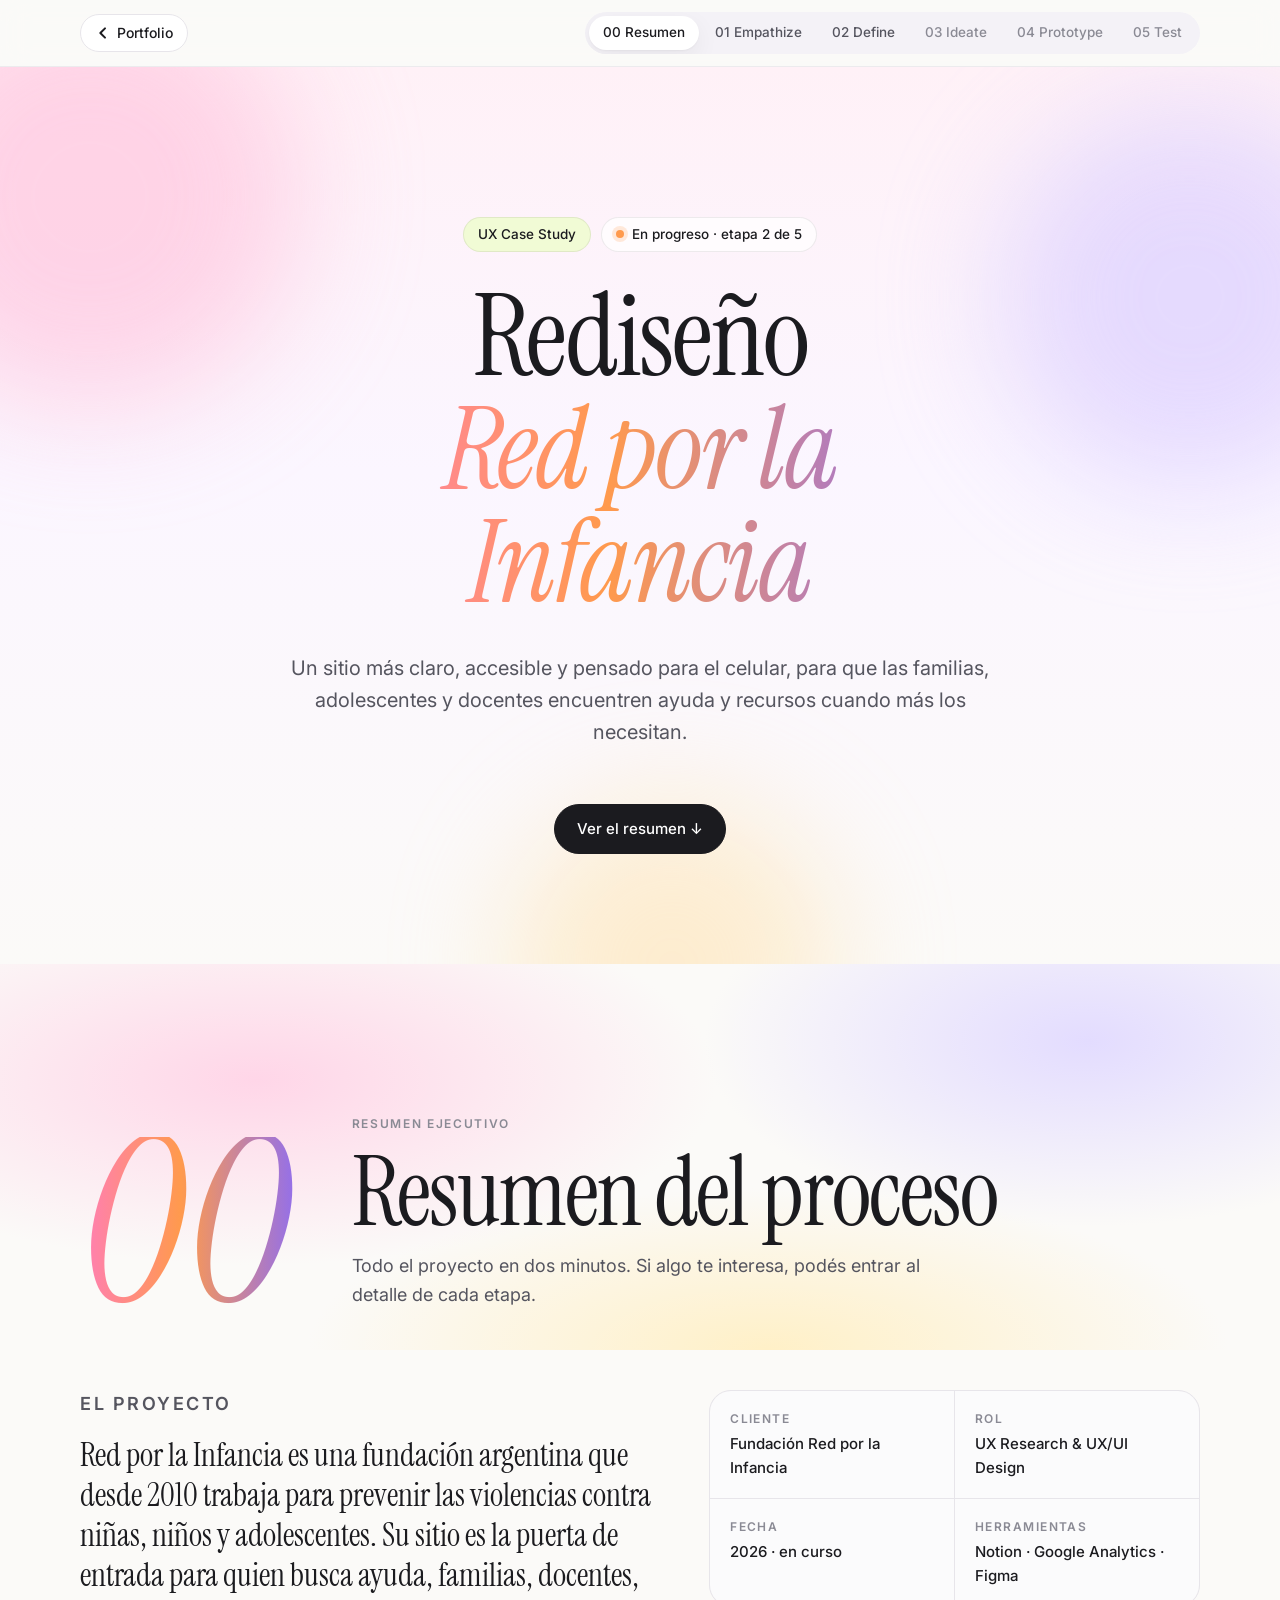
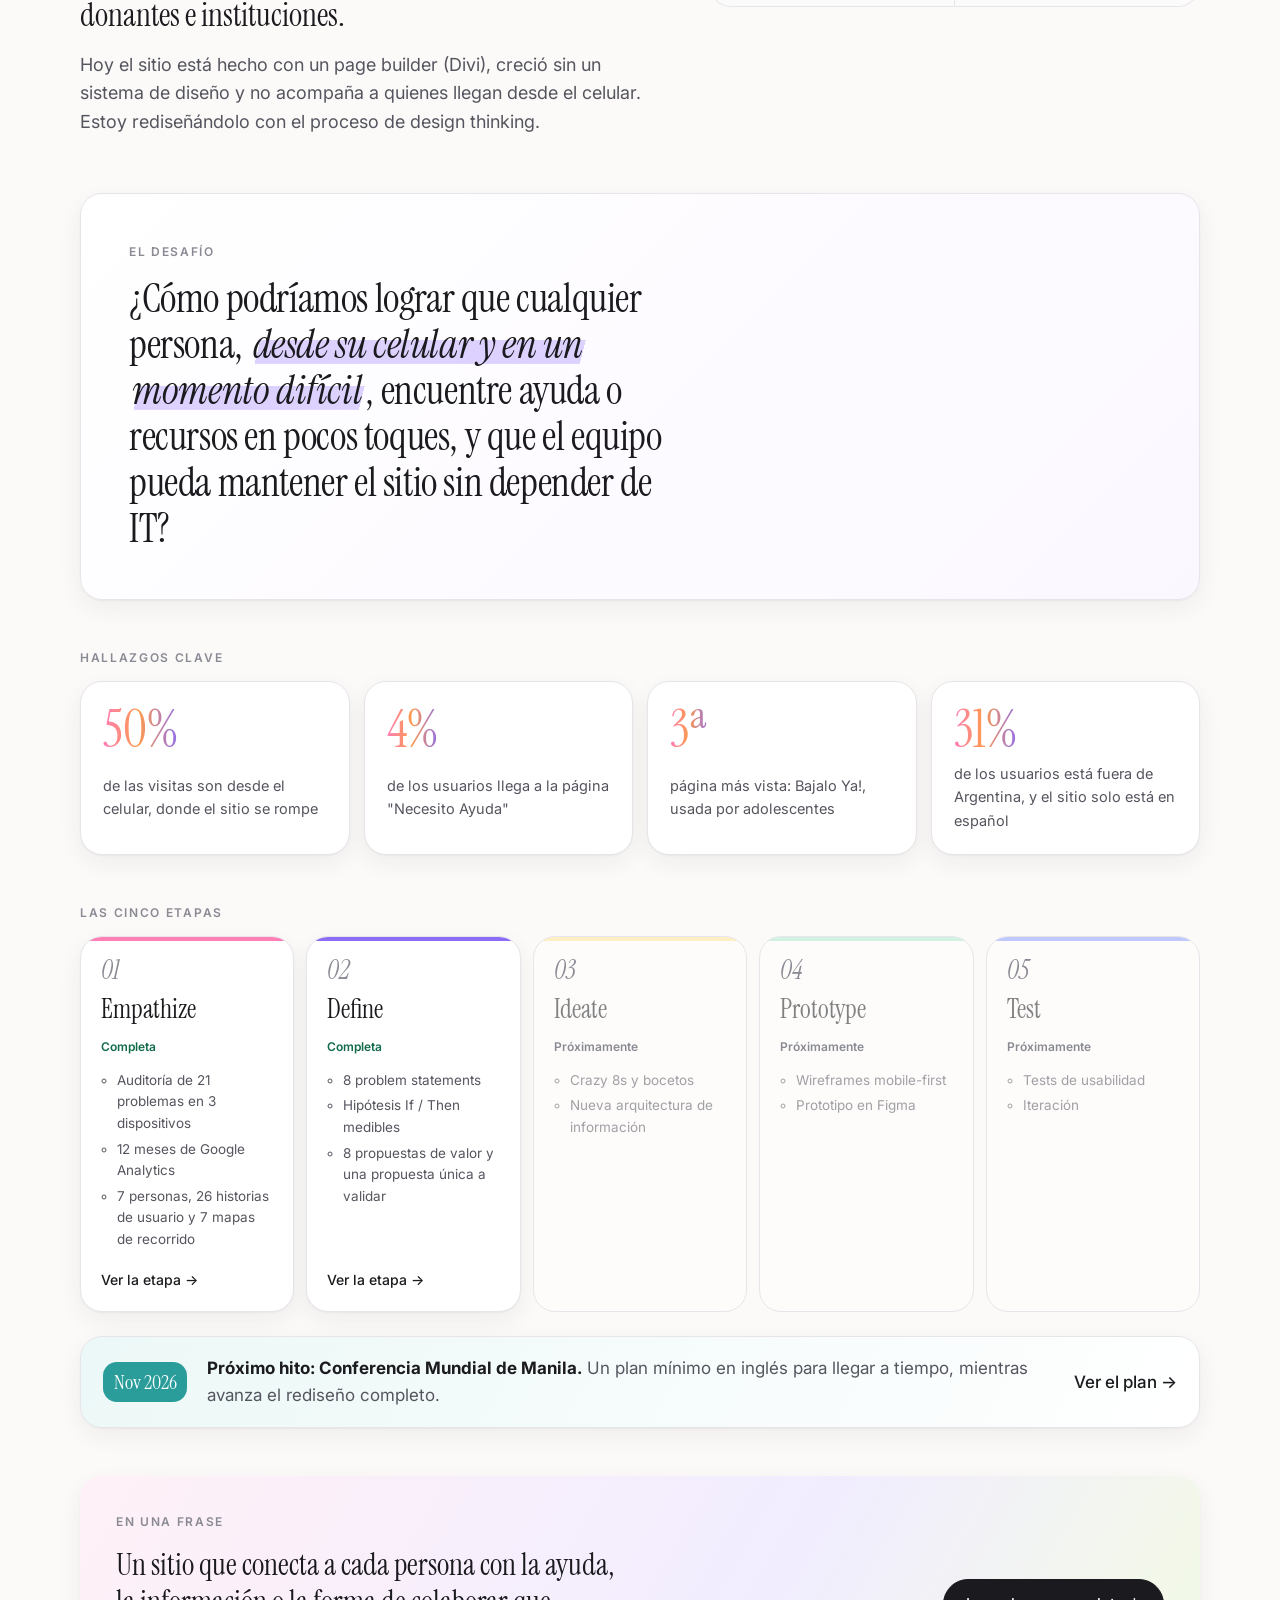
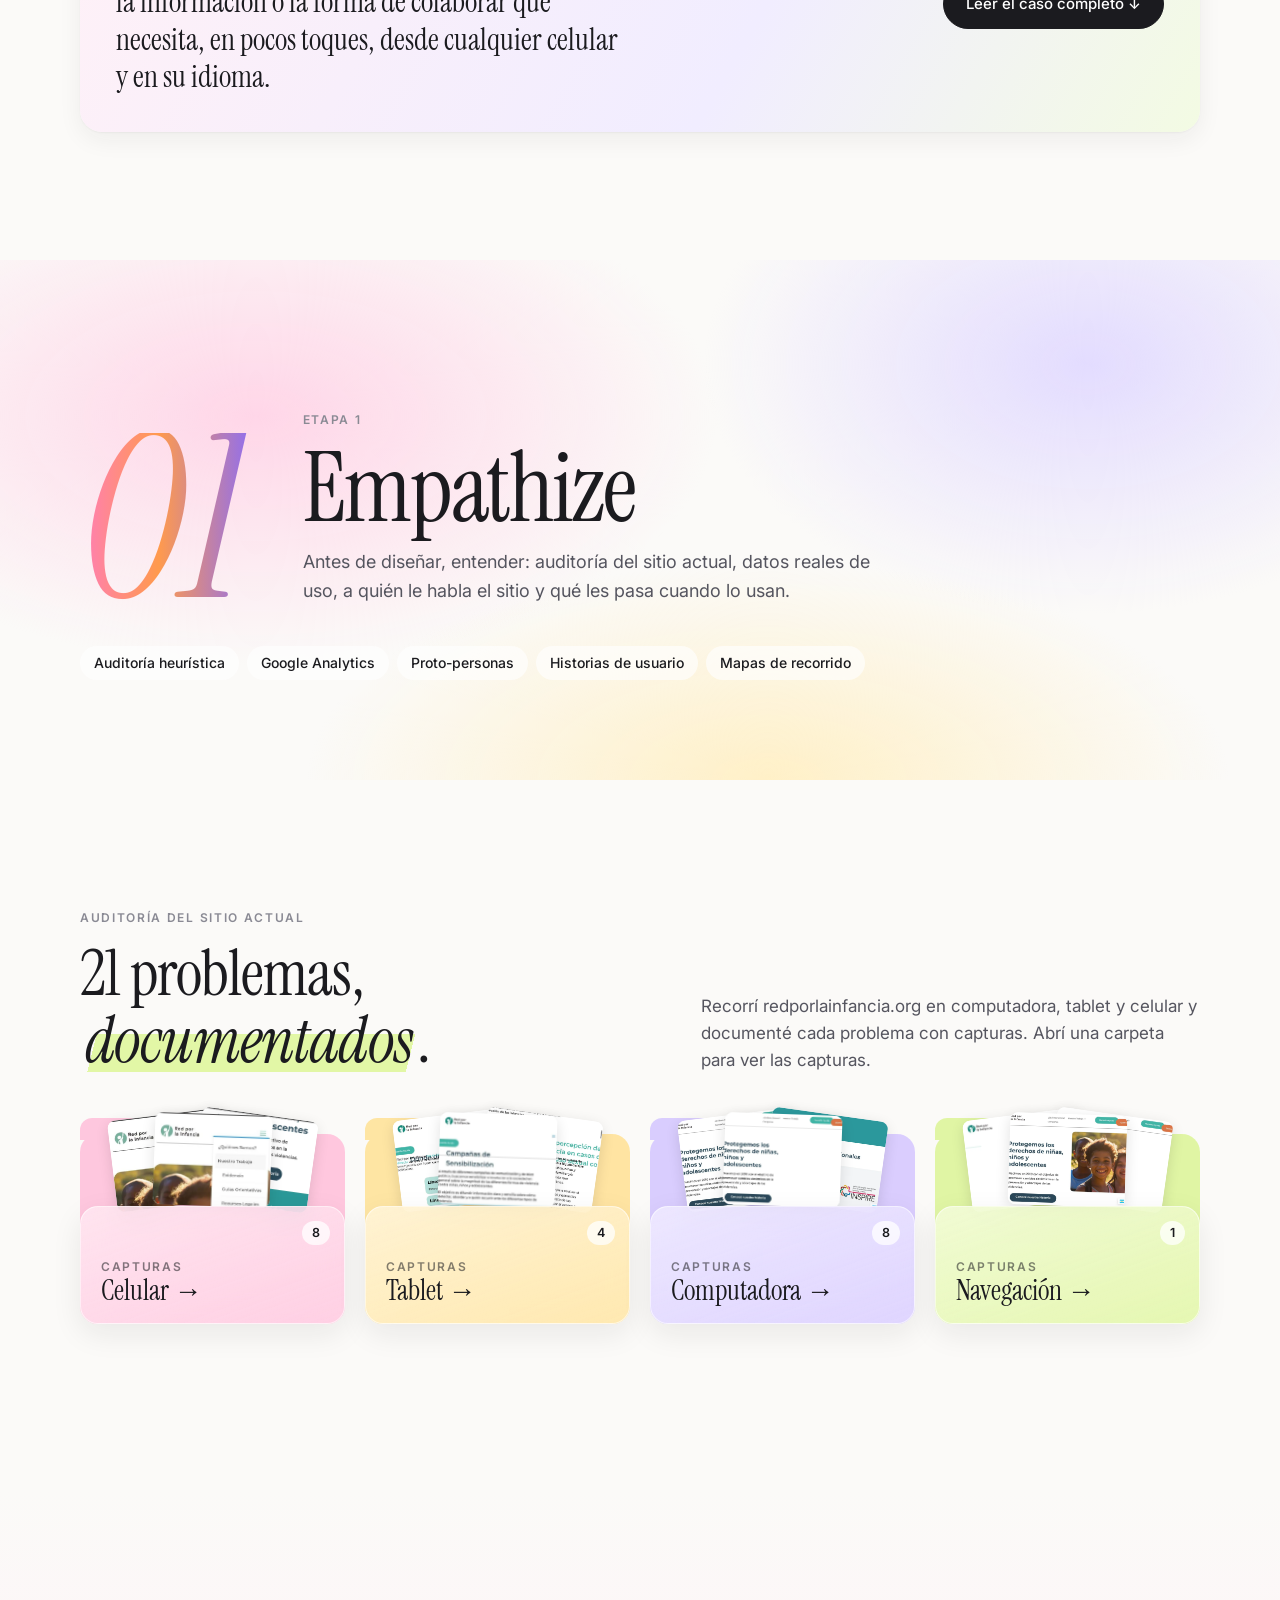
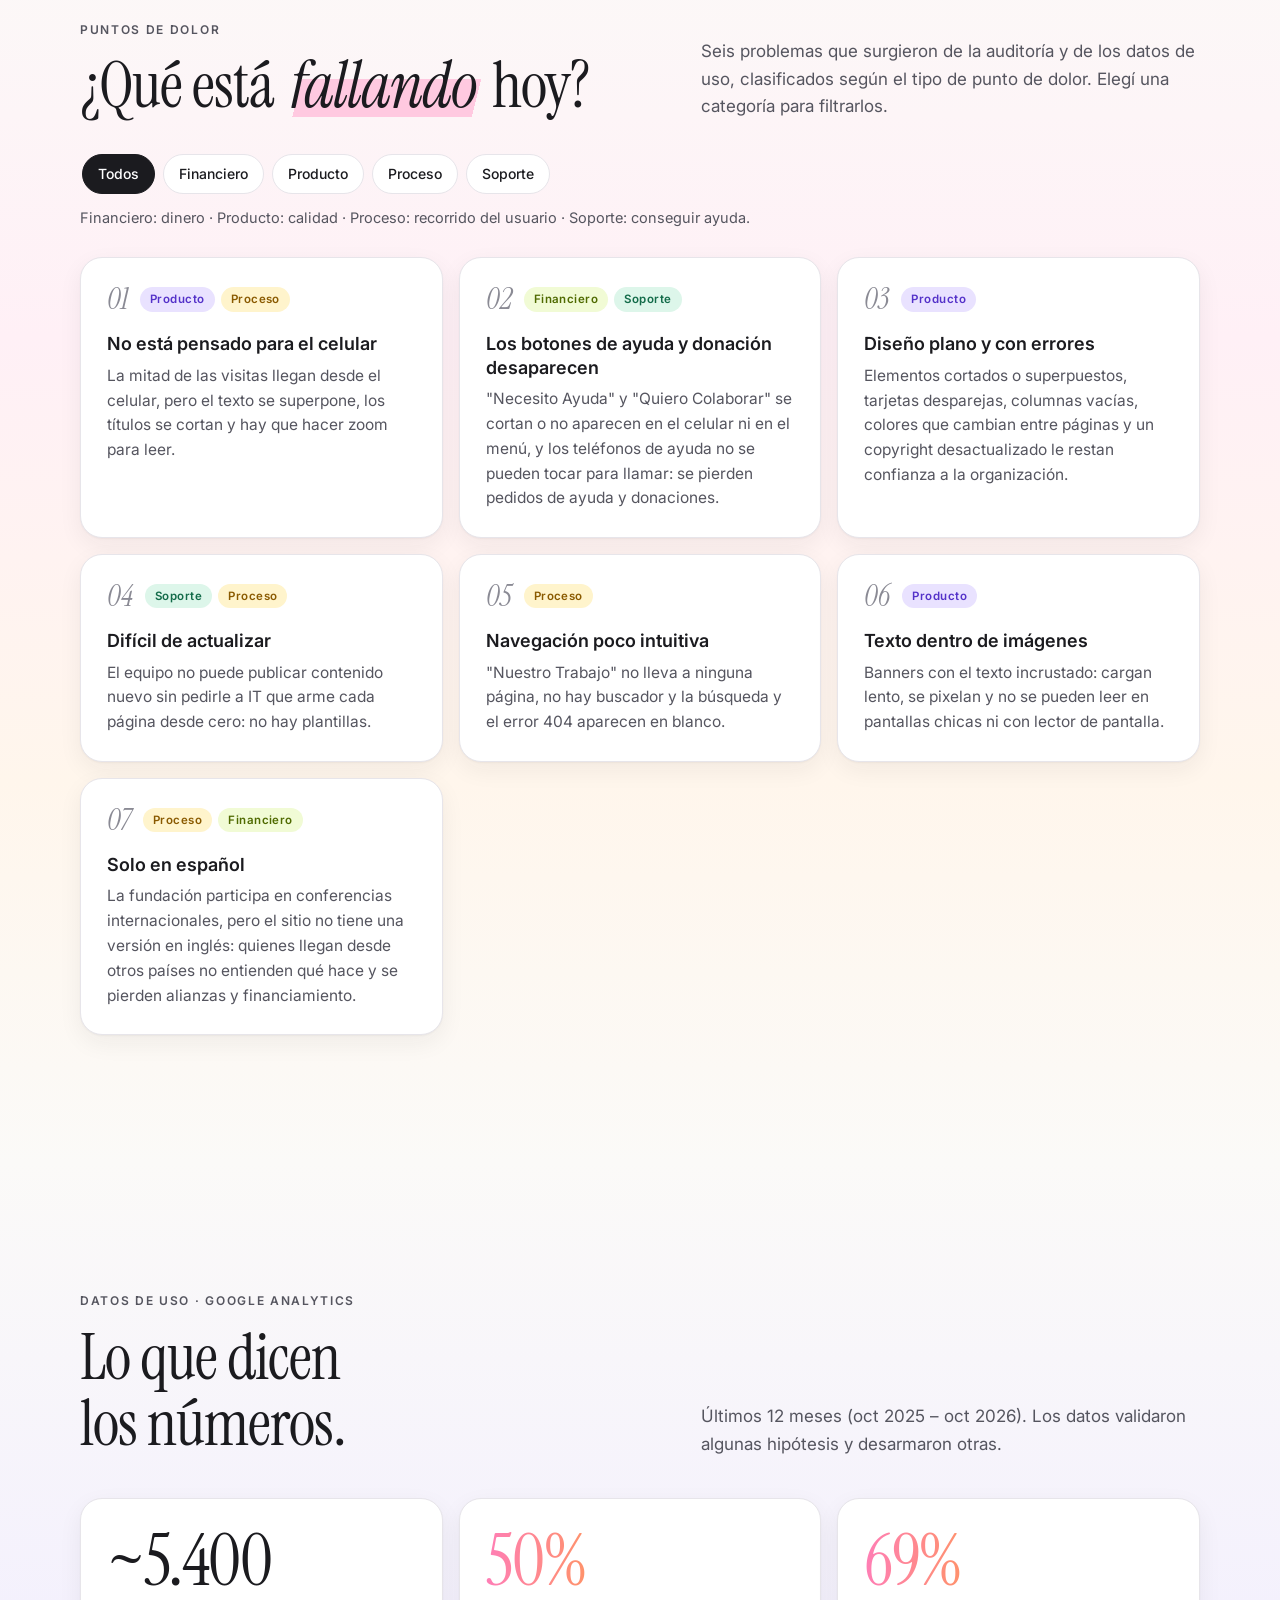
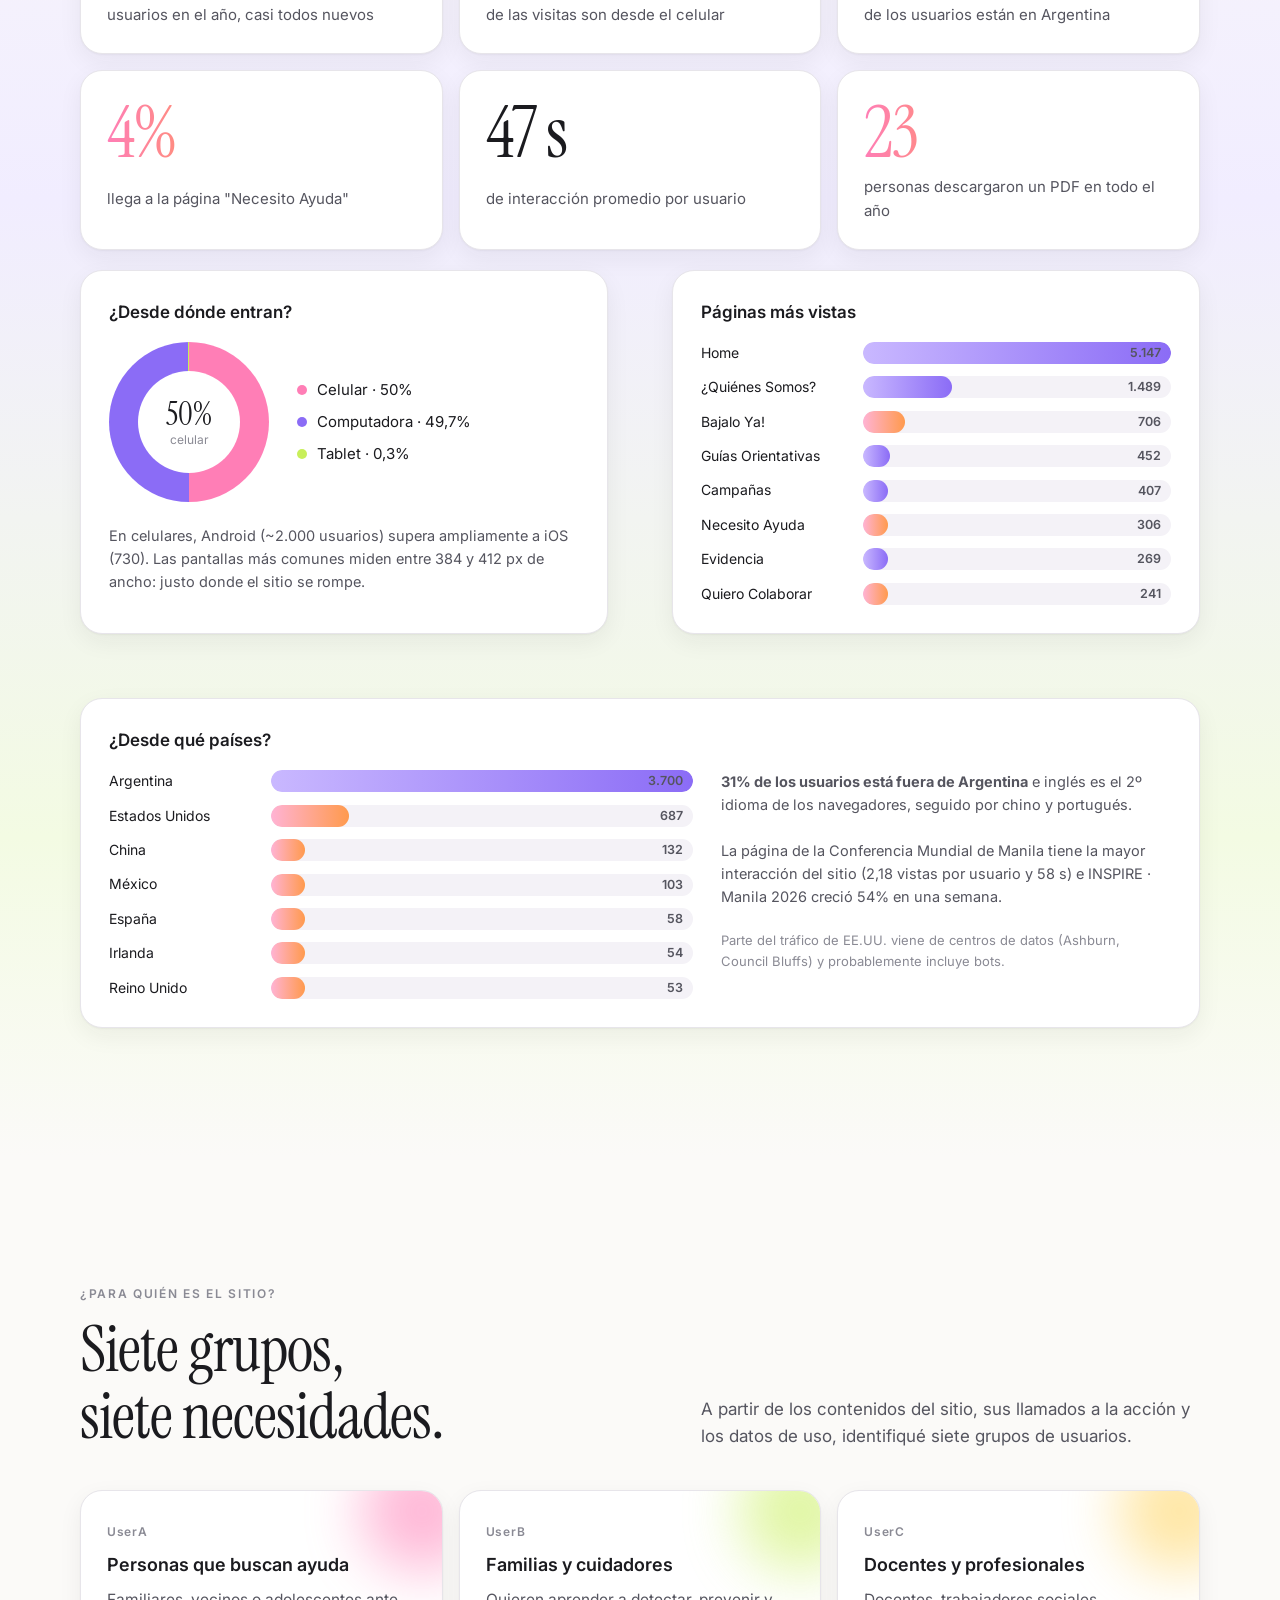
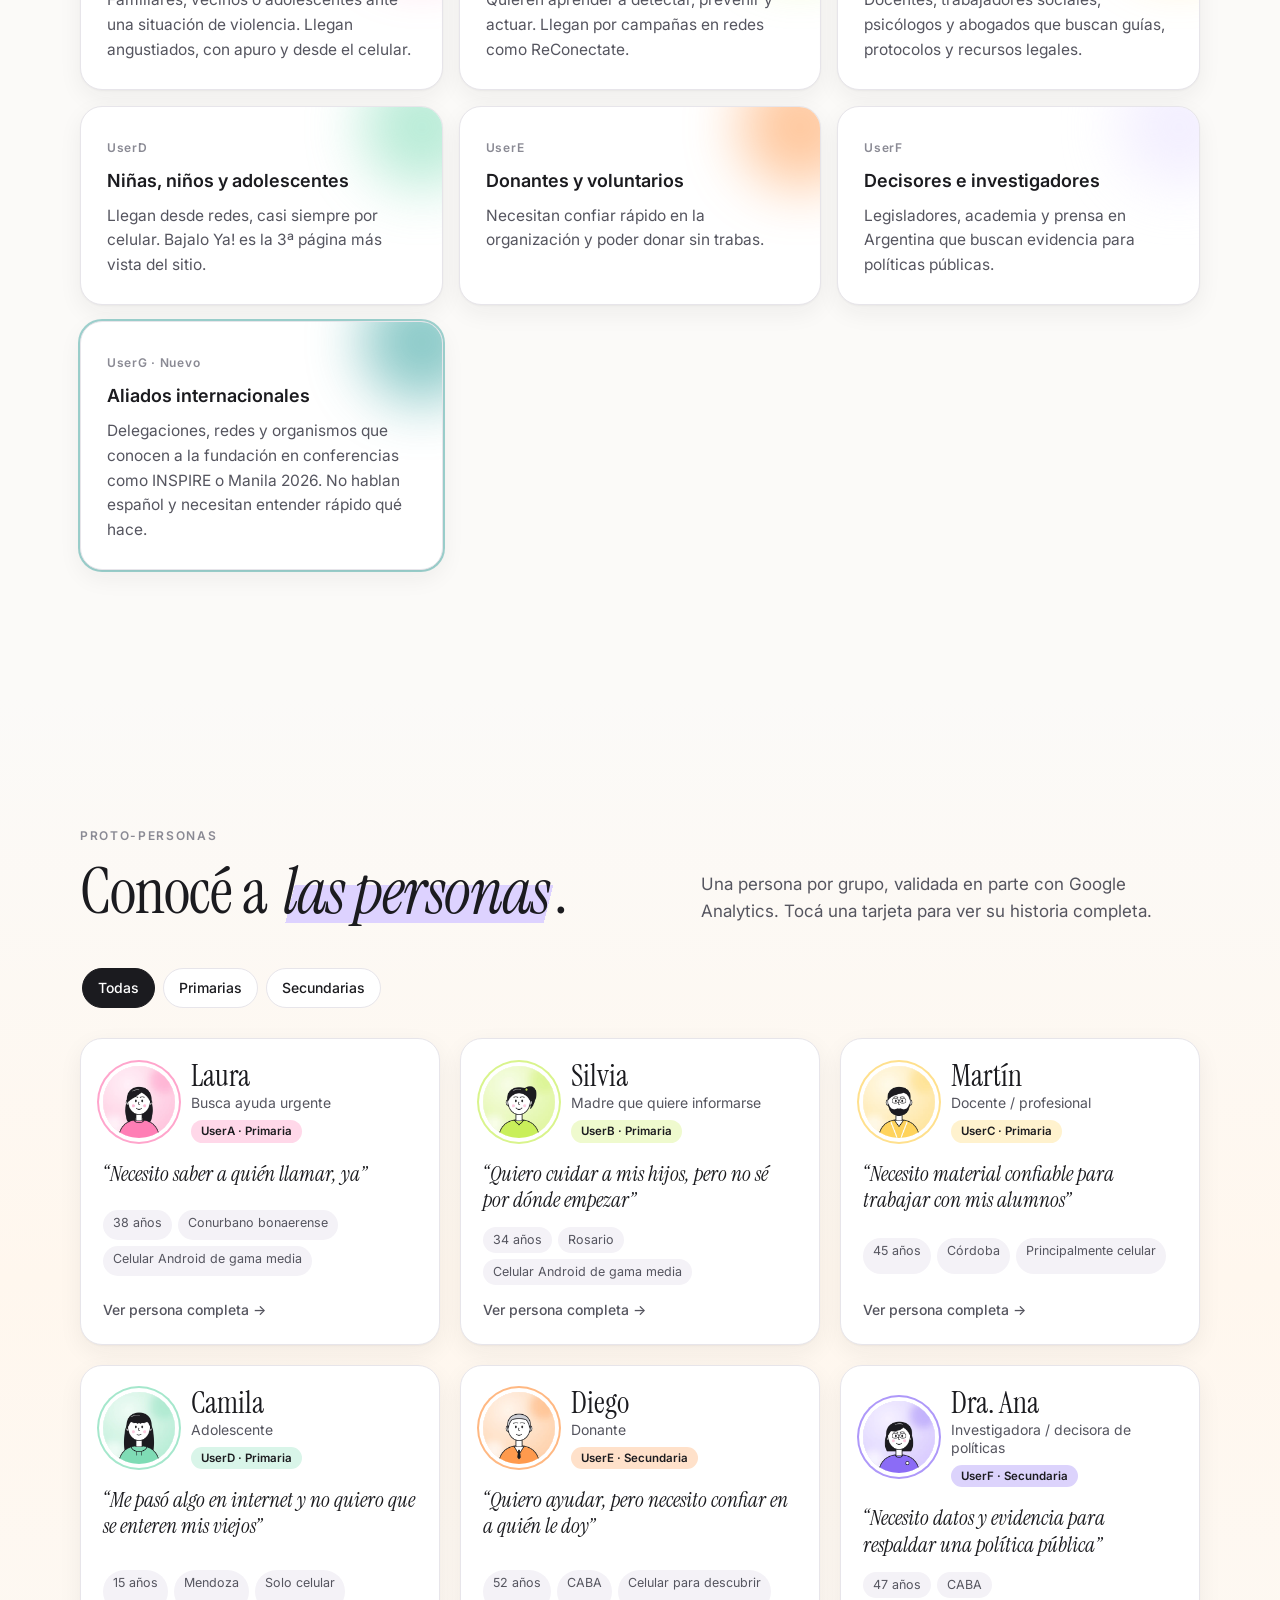
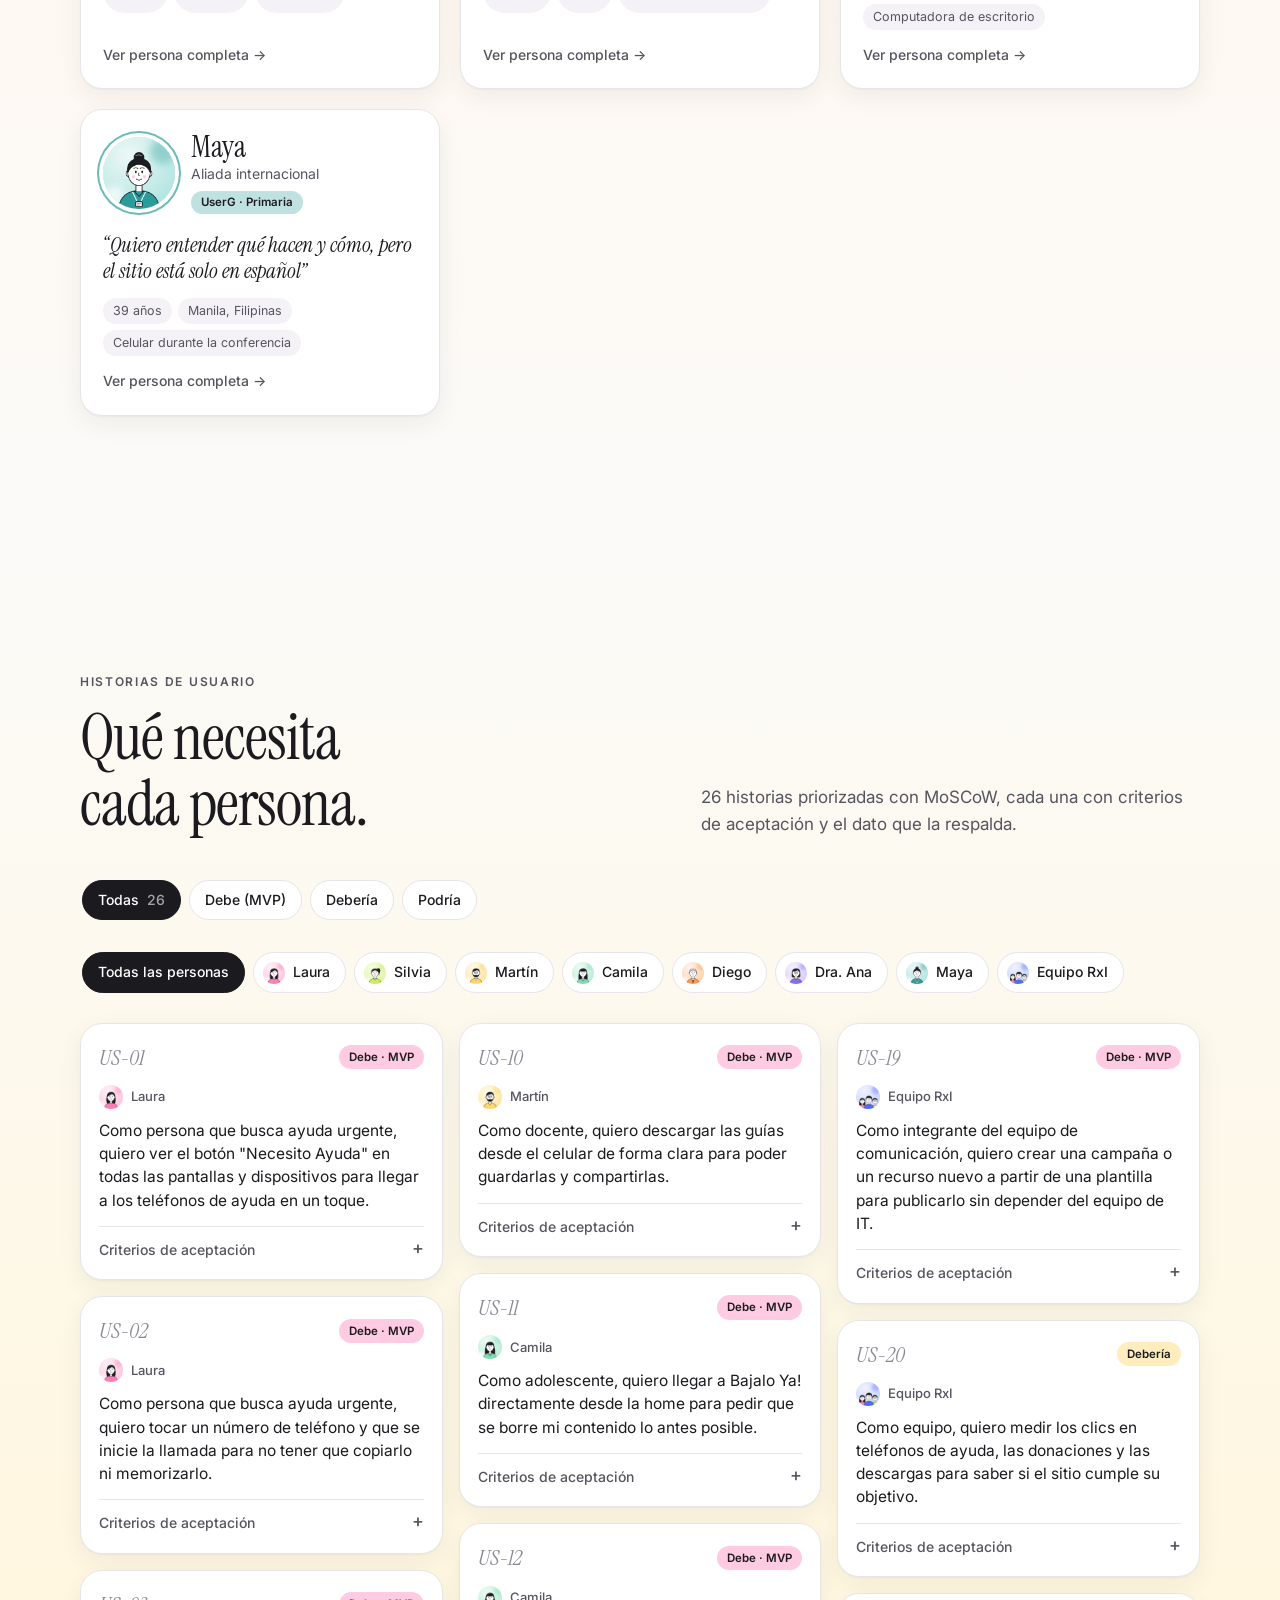
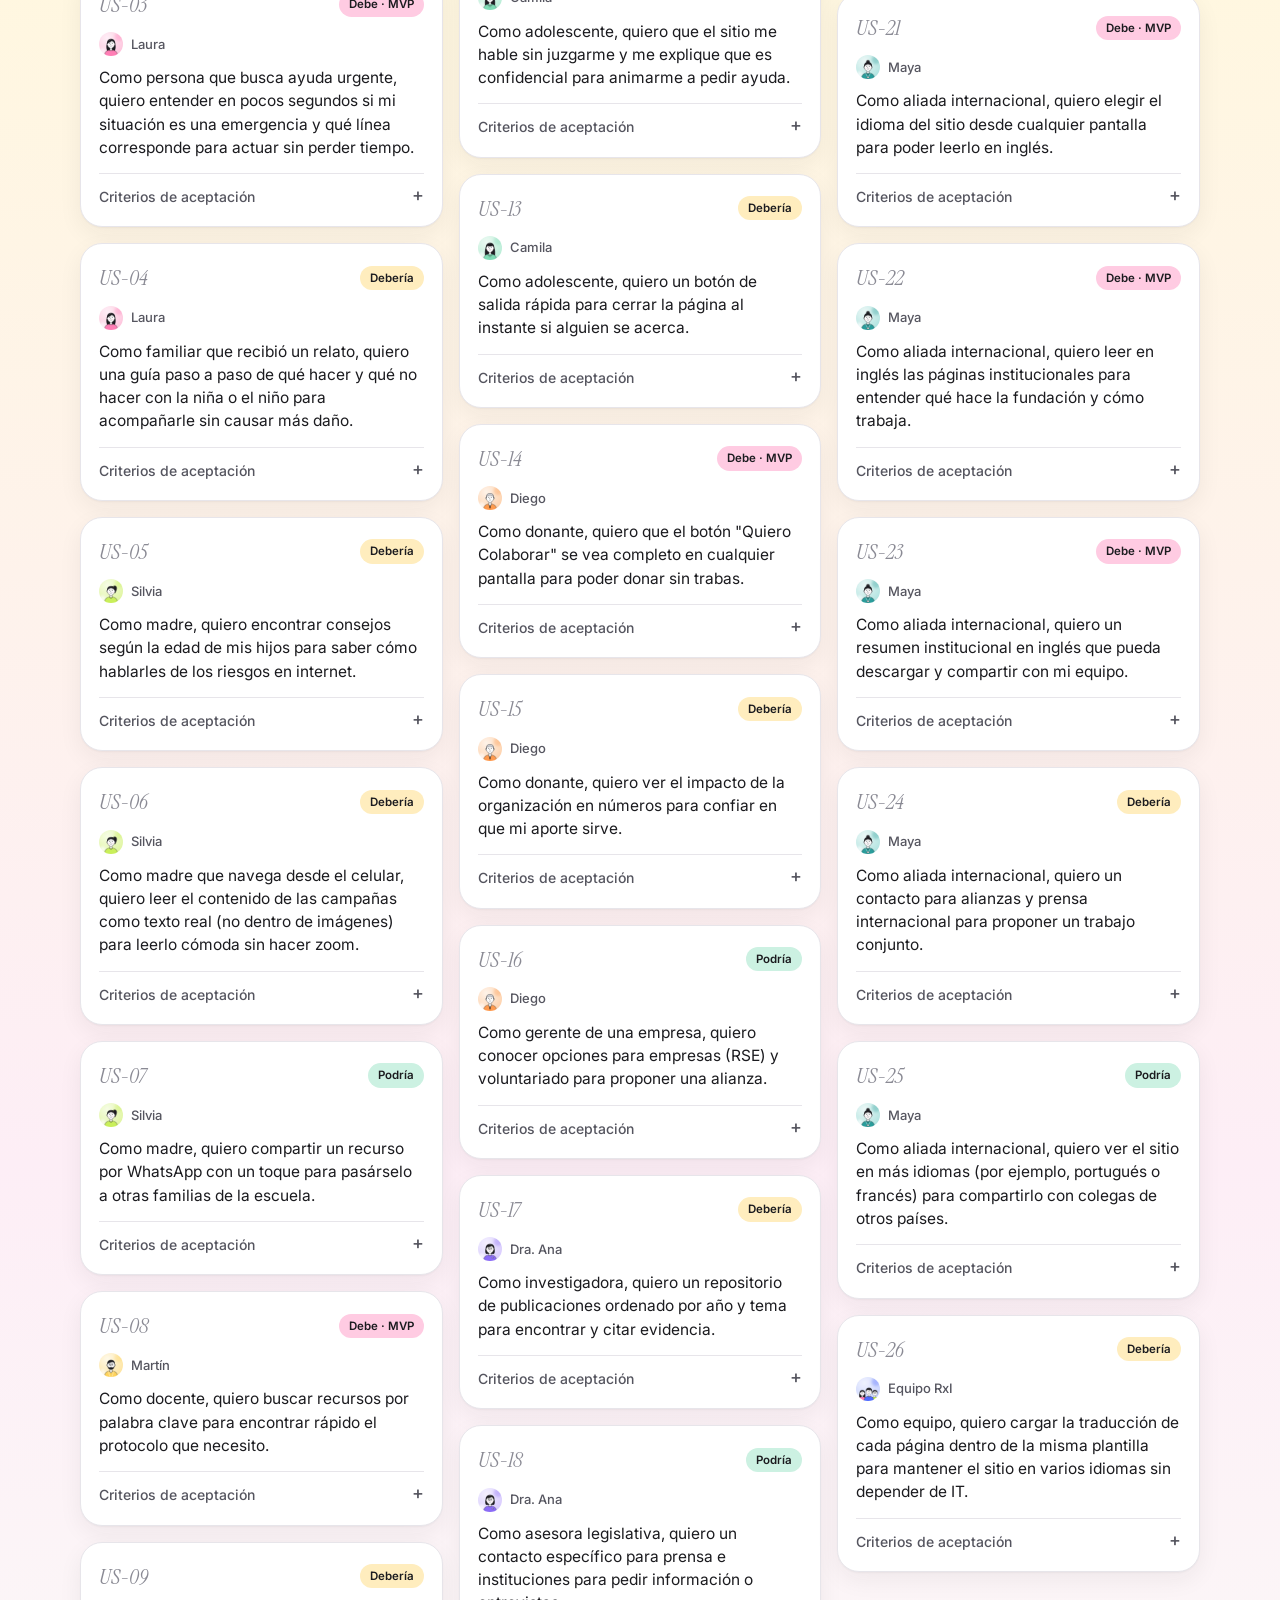
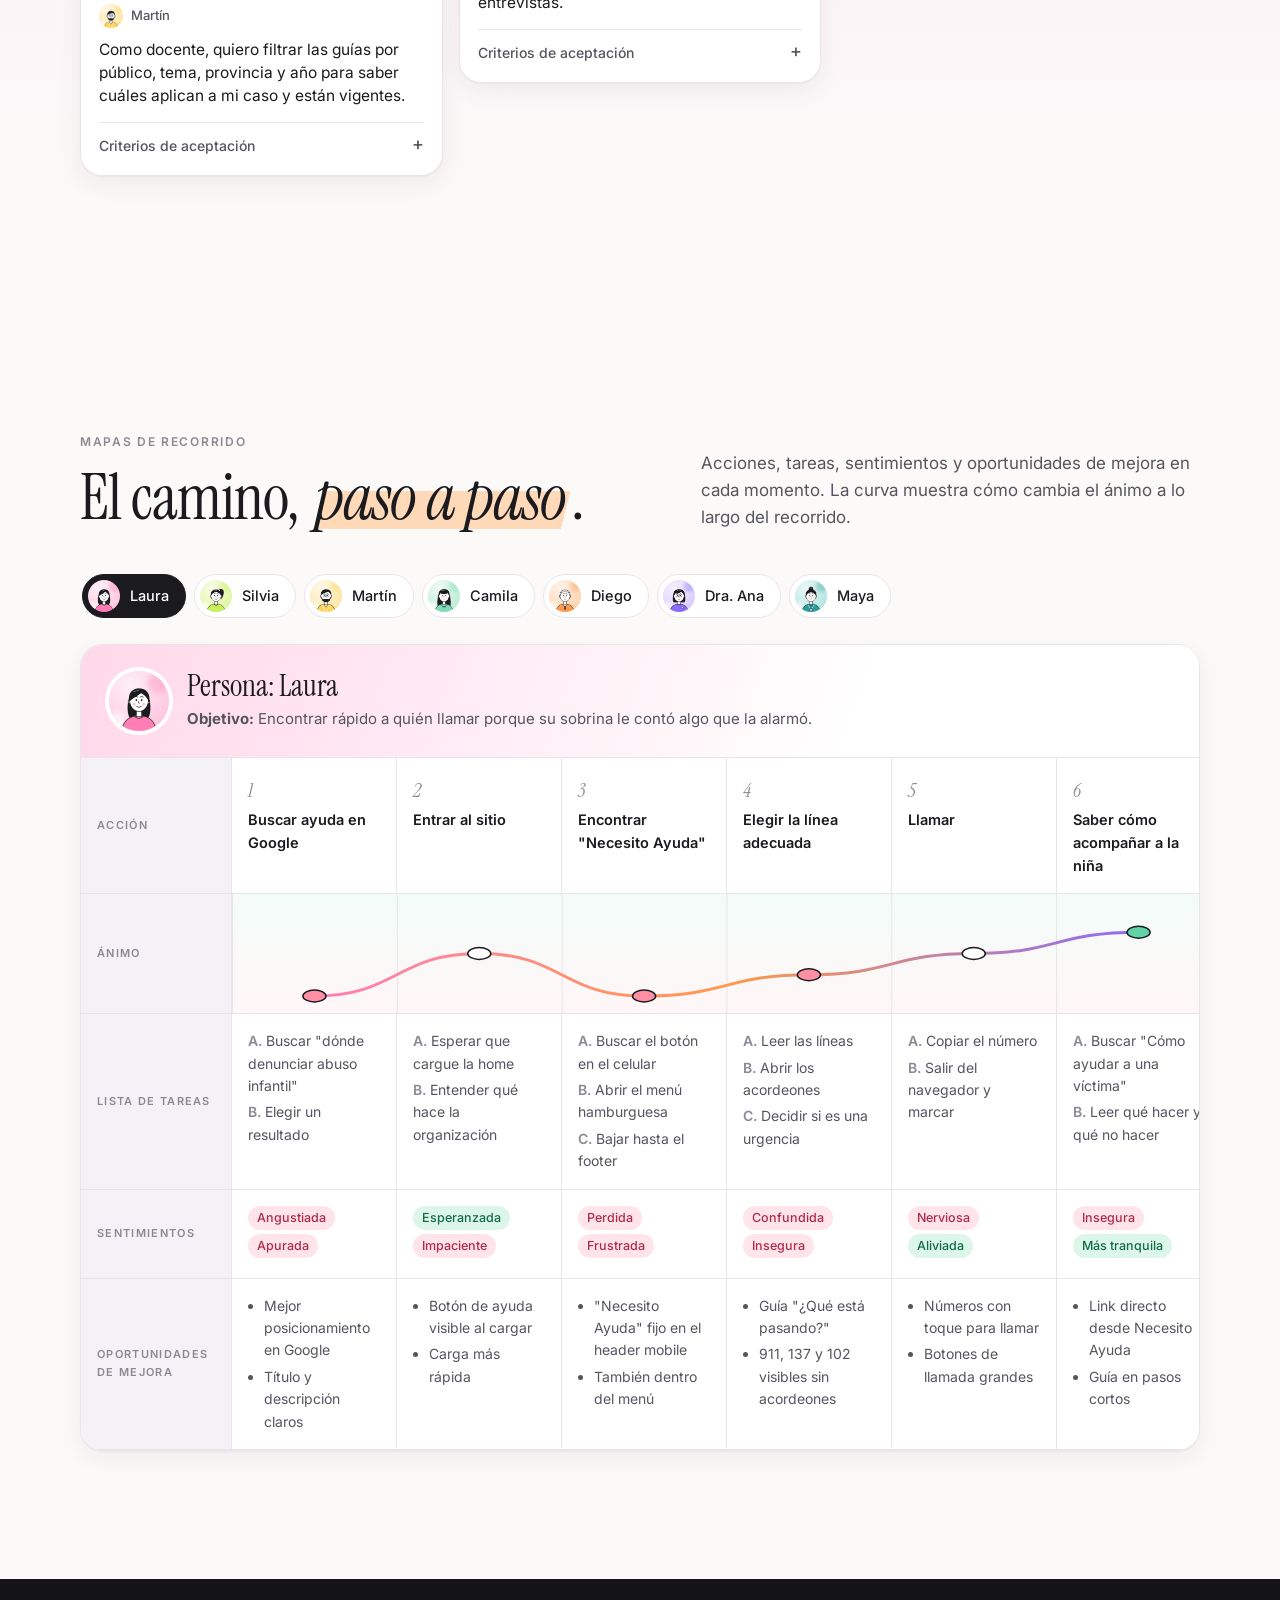
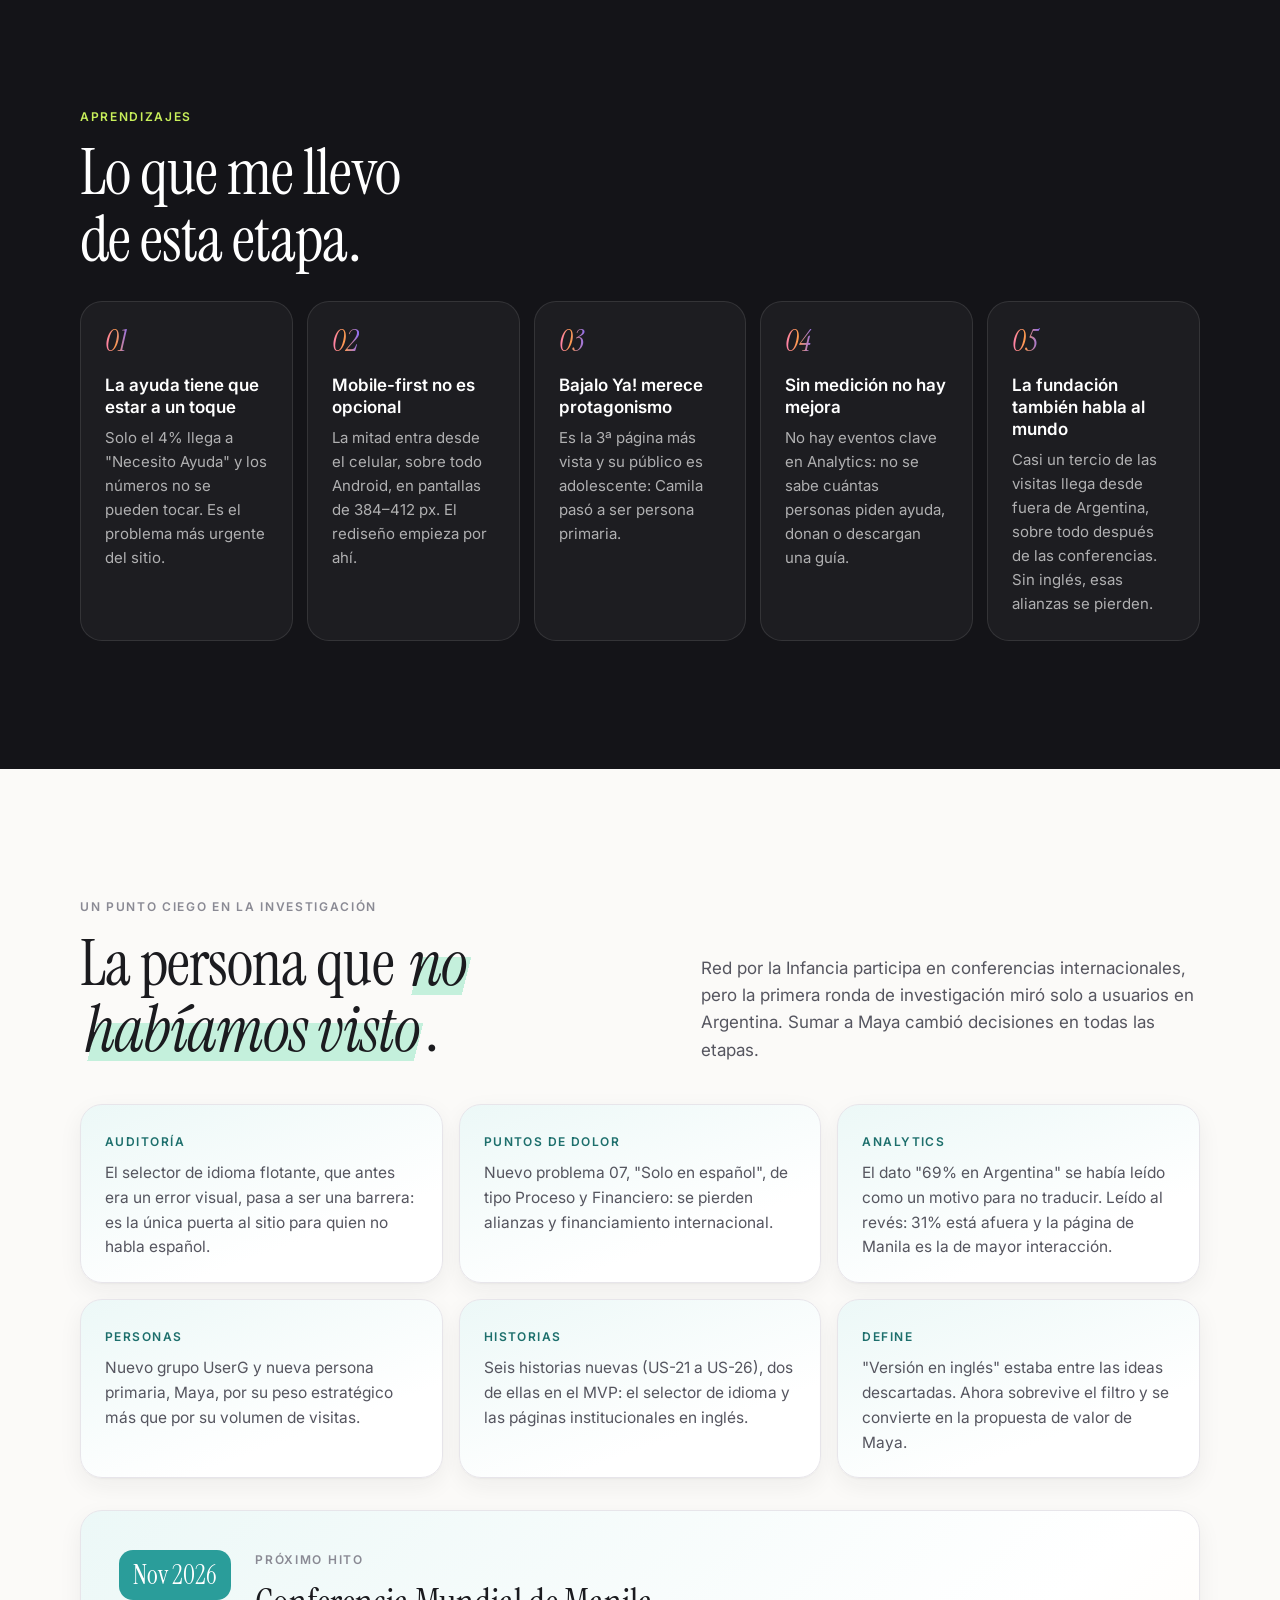
==== commit 83da8b49: "feature: new persona representing international public" ====
--- a/index.html
+++ b/index.html
@@ -166,8 +166,10 @@
               ><span class="kpi__label">página más vista: Bajalo Ya!, usada por adolescentes</span>
             </div>
             <div class="kpi card">
-              <span class="kpi__num">23</span
-              ><span class="kpi__label">descargas de guías en todo un año</span>
+              <span class="kpi__num">31%</span
+              ><span class="kpi__label"
+                >de los usuarios está fuera de Argentina, y el sitio solo está en español</span
+              >
             </div>
           </div>
 
@@ -180,7 +182,7 @@
               <ul>
                 <li>Auditoría de 21 problemas en 3 dispositivos</li>
                 <li>12 meses de Google Analytics</li>
-                <li>6 personas, 20 historias de usuario y 6 mapas de recorrido</li>
+                <li>7 personas, 26 historias de usuario y 7 mapas de recorrido</li>
               </ul>
               <a class="tl__link" href="#empathize">Ver la etapa →</a>
             </li>
@@ -189,9 +191,9 @@
               <h3>Define</h3>
               <span class="tl__state">Completa</span>
               <ul>
-                <li>7 problem statements</li>
+                <li>8 problem statements</li>
                 <li>Hipótesis If / Then medibles</li>
-                <li>7 propuestas de valor y una propuesta única a validar</li>
+                <li>8 propuestas de valor y una propuesta única a validar</li>
               </ul>
               <a class="tl__link" href="#define">Ver la etapa →</a>
             </li>
@@ -223,6 +225,15 @@
               </ul>
             </li>
           </ol>
+
+          <a class="summary__milestone card" href="#maya">
+            <span class="milestone__date">Nov 2026</span>
+            <span>
+              <b>Próximo hito: Conferencia Mundial de Manila.</b> Un plan mínimo en inglés para llegar a
+              tiempo, mientras avanza el rediseño completo.
+            </span>
+            <span class="summary__milestone-cta">Ver el plan →</span>
+          </a>
 
           <div class="summary__takeaway card">
             <div>
@@ -388,6 +399,19 @@
                 chicas ni con lector de pantalla.
               </p>
             </li>
+            <li class="problem card" data-cats="proceso financiero">
+              <span class="problem__n">07</span>
+              <div class="ptags">
+                <span class="ptag ptag--proceso">Proceso</span
+                ><span class="ptag ptag--financiero">Financiero</span>
+              </div>
+              <h3>Solo en español</h3>
+              <p>
+                La fundación participa en conferencias internacionales, pero el sitio no tiene una versión en
+                inglés: quienes llegan desde otros países no entienden qué hace y se pierden alianzas y
+                financiamiento.
+              </p>
+            </li>
           </ol>
         </div>
       </section>
@@ -459,6 +483,26 @@
               <h3 class="h3">Páginas más vistas</h3>
               <ul class="bars" id="bars"></ul>
             </div>
+            <div class="card chart chart--wide">
+              <h3 class="h3">¿Desde qué países?</h3>
+              <div class="chart__split">
+                <ul class="bars" id="countryBars"></ul>
+                <div class="chart__notes">
+                  <p class="note">
+                    <b>31% de los usuarios está fuera de Argentina</b> e inglés es el 2º idioma de los
+                    navegadores, seguido por chino y portugués.
+                  </p>
+                  <p class="note">
+                    La página de la Conferencia Mundial de Manila tiene la mayor interacción del sitio (2,18
+                    vistas por usuario y 58 s) e INSPIRE · Manila 2026 creció 54% en una semana.
+                  </p>
+                  <p class="note note--muted">
+                    Parte del tráfico de EE.UU. viene de centros de datos (Ashburn, Council Bluffs) y
+                    probablemente incluye bots.
+                  </p>
+                </div>
+              </div>
+            </div>
           </div>
         </div>
       </section>
@@ -469,11 +513,11 @@
           <div class="section-head">
             <div>
               <p class="eyebrow">¿Para quién es el sitio?</p>
-              <h2 class="h2">Seis grupos, <br class="hide-sm" />seis necesidades.</h2>
+              <h2 class="h2">Siete grupos, <br class="hide-sm" />siete necesidades.</h2>
             </div>
             <p class="section-head__aside">
               A partir de los contenidos del sitio, sus llamados a la acción y los datos de uso, identifiqué
-              seis grupos de usuarios.
+              siete grupos de usuarios.
             </p>
           </div>
           <div class="groups">
@@ -515,7 +559,17 @@
             <article class="group card" style="--c: var(--lilac)">
               <span class="group__id">UserF</span>
               <h3>Decisores e investigadores</h3>
-              <p>Legisladores, academia, prensa y aliados como UNICEF o INSPIRE que buscan evidencia.</p>
+              <p>
+                Legisladores, academia y prensa en Argentina que buscan evidencia para políticas públicas.
+              </p>
+            </article>
+            <article class="group card group--new" style="--c: var(--teal)">
+              <span class="group__id">UserG · Nuevo</span>
+              <h3>Aliados internacionales</h3>
+              <p>
+                Delegaciones, redes y organismos que conocen a la fundación en conferencias como INSPIRE o
+                Manila 2026. No hablan español y necesitan entender rápido qué hace.
+              </p>
             </article>
           </div>
         </div>
@@ -552,7 +606,7 @@
               <h2 class="h2">Qué necesita <br class="hide-sm" />cada persona.</h2>
             </div>
             <p class="section-head__aside">
-              20 historias priorizadas con MoSCoW, cada una con criterios de aceptación y el dato que la
+              26 historias priorizadas con MoSCoW, cada una con criterios de aceptación y el dato que la
               respalda.
             </p>
           </div>
@@ -627,6 +681,114 @@
                 una guía.
               </p>
             </article>
+            <article class="insight card">
+              <span class="insight__icon">05</span>
+              <h3>La fundación también habla al mundo</h3>
+              <p>
+                Casi un tercio de las visitas llega desde fuera de Argentina, sobre todo después de las
+                conferencias. Sin inglés, esas alianzas se pierden.
+              </p>
+            </article>
+          </div>
+        </div>
+      </section>
+
+      <!-- 1.7 NEW PERSONA IMPACT -->
+      <section class="section" id="maya">
+        <div class="wrap">
+          <div class="section-head">
+            <div>
+              <p class="eyebrow">Un punto ciego en la investigación</p>
+              <h2 class="h2">La persona que <mark class="hl hl--mint">no habíamos visto</mark>.</h2>
+            </div>
+            <p class="section-head__aside">
+              Red por la Infancia participa en conferencias internacionales, pero la primera ronda de
+              investigación miró solo a usuarios en Argentina. Sumar a Maya cambió decisiones en todas las
+              etapas.
+            </p>
+          </div>
+          <ol class="impact">
+            <li class="impact__item card">
+              <span class="impact__stage">Auditoría</span>
+              <p>
+                El selector de idioma flotante, que antes era un error visual, pasa a ser una barrera: es la
+                única puerta al sitio para quien no habla español.
+              </p>
+            </li>
+            <li class="impact__item card">
+              <span class="impact__stage">Puntos de dolor</span>
+              <p>
+                Nuevo problema 07, "Solo en español", de tipo Proceso y Financiero: se pierden alianzas y
+                financiamiento internacional.
+              </p>
+            </li>
+            <li class="impact__item card">
+              <span class="impact__stage">Analytics</span>
+              <p>
+                El dato "69% en Argentina" se había leído como un motivo para no traducir. Leído al revés: 31%
+                está afuera y la página de Manila es la de mayor interacción.
+              </p>
+            </li>
+            <li class="impact__item card">
+              <span class="impact__stage">Personas</span>
+              <p>
+                Nuevo grupo UserG y nueva persona primaria, Maya, por su peso estratégico más que por su
+                volumen de visitas.
+              </p>
+            </li>
+            <li class="impact__item card">
+              <span class="impact__stage">Historias</span>
+              <p>
+                Seis historias nuevas (US-21 a US-26), dos de ellas en el MVP: el selector de idioma y las
+                páginas institucionales en inglés.
+              </p>
+            </li>
+            <li class="impact__item card">
+              <span class="impact__stage">Define</span>
+              <p>
+                "Versión en inglés" estaba entre las ideas descartadas. Ahora sobrevive el filtro y se
+                convierte en la propuesta de valor de Maya.
+              </p>
+            </li>
+          </ol>
+
+          <div class="milestone card">
+            <div class="milestone__head">
+              <span class="milestone__date">Nov 2026</span>
+              <div>
+                <p class="eyebrow">Próximo hito</p>
+                <h3 class="milestone__title">Conferencia Mundial de Manila</h3>
+                <p class="milestone__lead">
+                  Faltan unas cinco semanas y el rediseño completo no va a estar listo. Por eso separé lo
+                  mínimo que Maya necesita para la conferencia de lo que puede esperar.
+                </p>
+              </div>
+            </div>
+            <div class="milestone__cols">
+              <div>
+                <p class="milestone__label">Antes de Manila</p>
+                <ul>
+                  <li>Página "Who we are" en inglés: misión, programas, alianzas e impacto (US-23)</li>
+                  <li>QR de las presentaciones apuntando a esa página, no a la home en español</li>
+                  <li>Kit institucional en PDF para entregar y descargar</li>
+                  <li>Contacto para alianzas en inglés (US-24)</li>
+                  <li>Medición de visitas, escaneos y contactos en Analytics</li>
+                </ul>
+              </div>
+              <div>
+                <p class="milestone__label">Después, con el rediseño</p>
+                <ul>
+                  <li>Selector de idioma en el header (US-21)</li>
+                  <li>Páginas institucionales completas en inglés (US-22)</li>
+                  <li>Plantillas con campos por idioma (US-26)</li>
+                  <li>Más idiomas según los datos (US-25)</li>
+                </ul>
+              </div>
+            </div>
+            <p class="milestone__note">
+              La conferencia también es una oportunidad de investigación: entrevistas cortas con asistentes
+              internacionales para validar a Maya y, más adelante, testear la versión en inglés.
+            </p>
           </div>
         </div>
       </section>
--- a/css/components.css
+++ b/css/components.css
@@ -362,3 +362,19 @@
 .pm__head .persona__badge {
   background: rgba(255, 255, 255, 0.75);
 }
+
+/* Insignia de fecha (hitos) */
+.milestone__date {
+  flex: none;
+  display: inline-grid;
+  place-items: center;
+  min-width: 96px;
+  padding: 12px 14px;
+  border-radius: var(--r-sm);
+  background: var(--teal);
+  color: #fff;
+  font-family: var(--f-display);
+  font-size: 26px;
+  line-height: 1;
+  text-align: center;
+}
--- a/css/sections/summary.css
+++ b/css/sections/summary.css
@@ -208,3 +208,47 @@
     font-size: 42px;
   }
 }
+
+/* Próximo hito */
+.summary__milestone {
+  display: flex;
+  align-items: center;
+  gap: 20px;
+  margin: -24px 0 48px;
+  padding: 18px 22px;
+  text-decoration: none;
+  color: var(--ink-2);
+  background: linear-gradient(120deg, #ecf8f7, #fff);
+  transition:
+    transform 0.2s,
+    box-shadow 0.2s;
+}
+.summary__milestone:hover {
+  transform: translateY(-2px);
+  box-shadow: var(--shadow-lg);
+}
+.summary__milestone b {
+  color: var(--ink);
+}
+.summary__milestone .milestone__date {
+  font-size: 20px;
+  min-width: 84px;
+  padding: 10px;
+}
+.summary__milestone-cta {
+  margin-left: auto;
+  flex: none;
+  font-weight: 500;
+  color: var(--ink);
+}
+
+@media (max-width: 760px) {
+  .summary__milestone {
+    flex-direction: column;
+    align-items: flex-start;
+    gap: 10px;
+  }
+  .summary__milestone-cta {
+    margin-left: 0;
+  }
+}
--- a/css/sections/empathize.css
+++ b/css/sections/empathize.css
@@ -850,7 +850,7 @@
 }
 .insights {
   display: grid;
-  grid-template-columns: repeat(4, 1fr);
+  grid-template-columns: repeat(auto-fit, minmax(190px, 1fr));
   gap: 14px;
 }
 .insight {
@@ -981,3 +981,143 @@
     font-size: 22px;
   }
 }
+
+/* Gráfico de países (ancho completo) */
+.chart--wide {
+  grid-column: 1 / -1;
+}
+.chart__split {
+  display: grid;
+  grid-template-columns: 1.3fr 1fr;
+  gap: 28px;
+  align-items: start;
+}
+.chart__notes .note:first-child {
+  margin-top: 0;
+}
+.note--muted {
+  color: var(--ink-3);
+  font-size: 13px;
+}
+
+/* Grupo nuevo (aliados internacionales) */
+.group--new {
+  box-shadow:
+    0 0 0 2px color-mix(in srgb, var(--teal) 45%, transparent),
+    var(--shadow);
+}
+
+/* Impacto de la persona internacional en cada etapa */
+.impact {
+  list-style: none;
+  padding: 0;
+  margin: 0;
+  display: grid;
+  grid-template-columns: repeat(3, 1fr);
+  gap: 16px;
+  counter-reset: impact;
+}
+.impact__item {
+  padding: 22px 24px;
+  background: linear-gradient(160deg, #ecf8f7, #fff 70%);
+}
+.impact__stage {
+  display: inline-block;
+  margin-bottom: 10px;
+  font-size: 12px;
+  font-weight: 600;
+  letter-spacing: 0.12em;
+  text-transform: uppercase;
+  color: #1d6f6c;
+}
+.impact__item p {
+  margin: 0;
+  color: var(--ink-2);
+  font-size: 15.5px;
+}
+
+@media (max-width: 1024px) {
+  .impact {
+    grid-template-columns: repeat(2, 1fr);
+  }
+}
+
+@media (max-width: 760px) {
+  .chart__split,
+  .impact {
+    grid-template-columns: 1fr;
+  }
+}
+
+/* Hito: conferencia de Manila */
+.milestone {
+  margin-top: 32px;
+  padding: clamp(24px, 3vw, 40px);
+  background: linear-gradient(140deg, #ecf8f7, #fff 60%, #fff7ee);
+}
+.milestone__head {
+  display: flex;
+  gap: 24px;
+  align-items: flex-start;
+}
+.milestone__title {
+  margin: 0;
+  font-family: var(--f-display);
+  font-weight: 400;
+  font-size: clamp(28px, 3vw, 38px);
+  line-height: 1.1;
+}
+.milestone__lead {
+  margin: 8px 0 0;
+  color: var(--ink-2);
+  max-width: 60ch;
+}
+.milestone__cols {
+  display: grid;
+  grid-template-columns: 1fr 1fr;
+  gap: 16px;
+  margin-top: 24px;
+}
+.milestone__cols > div {
+  padding: 20px;
+  border-radius: var(--r-sm);
+  background: rgba(255, 255, 255, 0.8);
+  border: 1px solid var(--line);
+}
+.milestone__cols > div:first-child {
+  border-color: color-mix(in srgb, var(--teal) 45%, transparent);
+}
+.milestone__label {
+  margin: 0 0 10px;
+  font-size: 12px;
+  font-weight: 600;
+  letter-spacing: 0.12em;
+  text-transform: uppercase;
+  color: #1d6f6c;
+}
+.milestone__cols > div:last-child .milestone__label {
+  color: var(--ink-3);
+}
+.milestone__cols ul {
+  margin: 0;
+  padding-left: 18px;
+  display: grid;
+  gap: 6px;
+  color: var(--ink-2);
+  font-size: 15px;
+}
+.milestone__note {
+  margin: 20px 0 0;
+  font-size: 14.5px;
+  color: var(--ink-2);
+}
+
+@media (max-width: 760px) {
+  .milestone__head {
+    flex-direction: column;
+    gap: 14px;
+  }
+  .milestone__cols {
+    grid-template-columns: 1fr;
+  }
+}
--- a/css/sections/define.css
+++ b/css/sections/define.css
@@ -192,7 +192,7 @@
   width: min(1120px, 100% - 40px);
   margin: 12px auto 0;
 }
-.note {
+.sticky {
   position: absolute;
   left: 0;
   top: 0;
@@ -212,7 +212,7 @@
   will-change: transform, opacity;
   transform-origin: 50% 0;
 }
-.note::before {
+.sticky::before {
   content: "";
   position: absolute;
   top: -7px;
@@ -224,7 +224,7 @@
   border-radius: 2px;
   transform: rotate(-3deg);
 }
-.note__who {
+.sticky__who {
   display: none;
   align-items: center;
   gap: 8px;
@@ -234,12 +234,12 @@
   font-size: 12px;
   font-weight: 600;
 }
-.note__who img {
+.sticky__who img {
   width: 26px;
   height: 26px;
   border-radius: 50%;
 }
-.note.is-final .note__who {
+.sticky.is-final .sticky__who {
   display: flex;
 }
 .vp__legend {
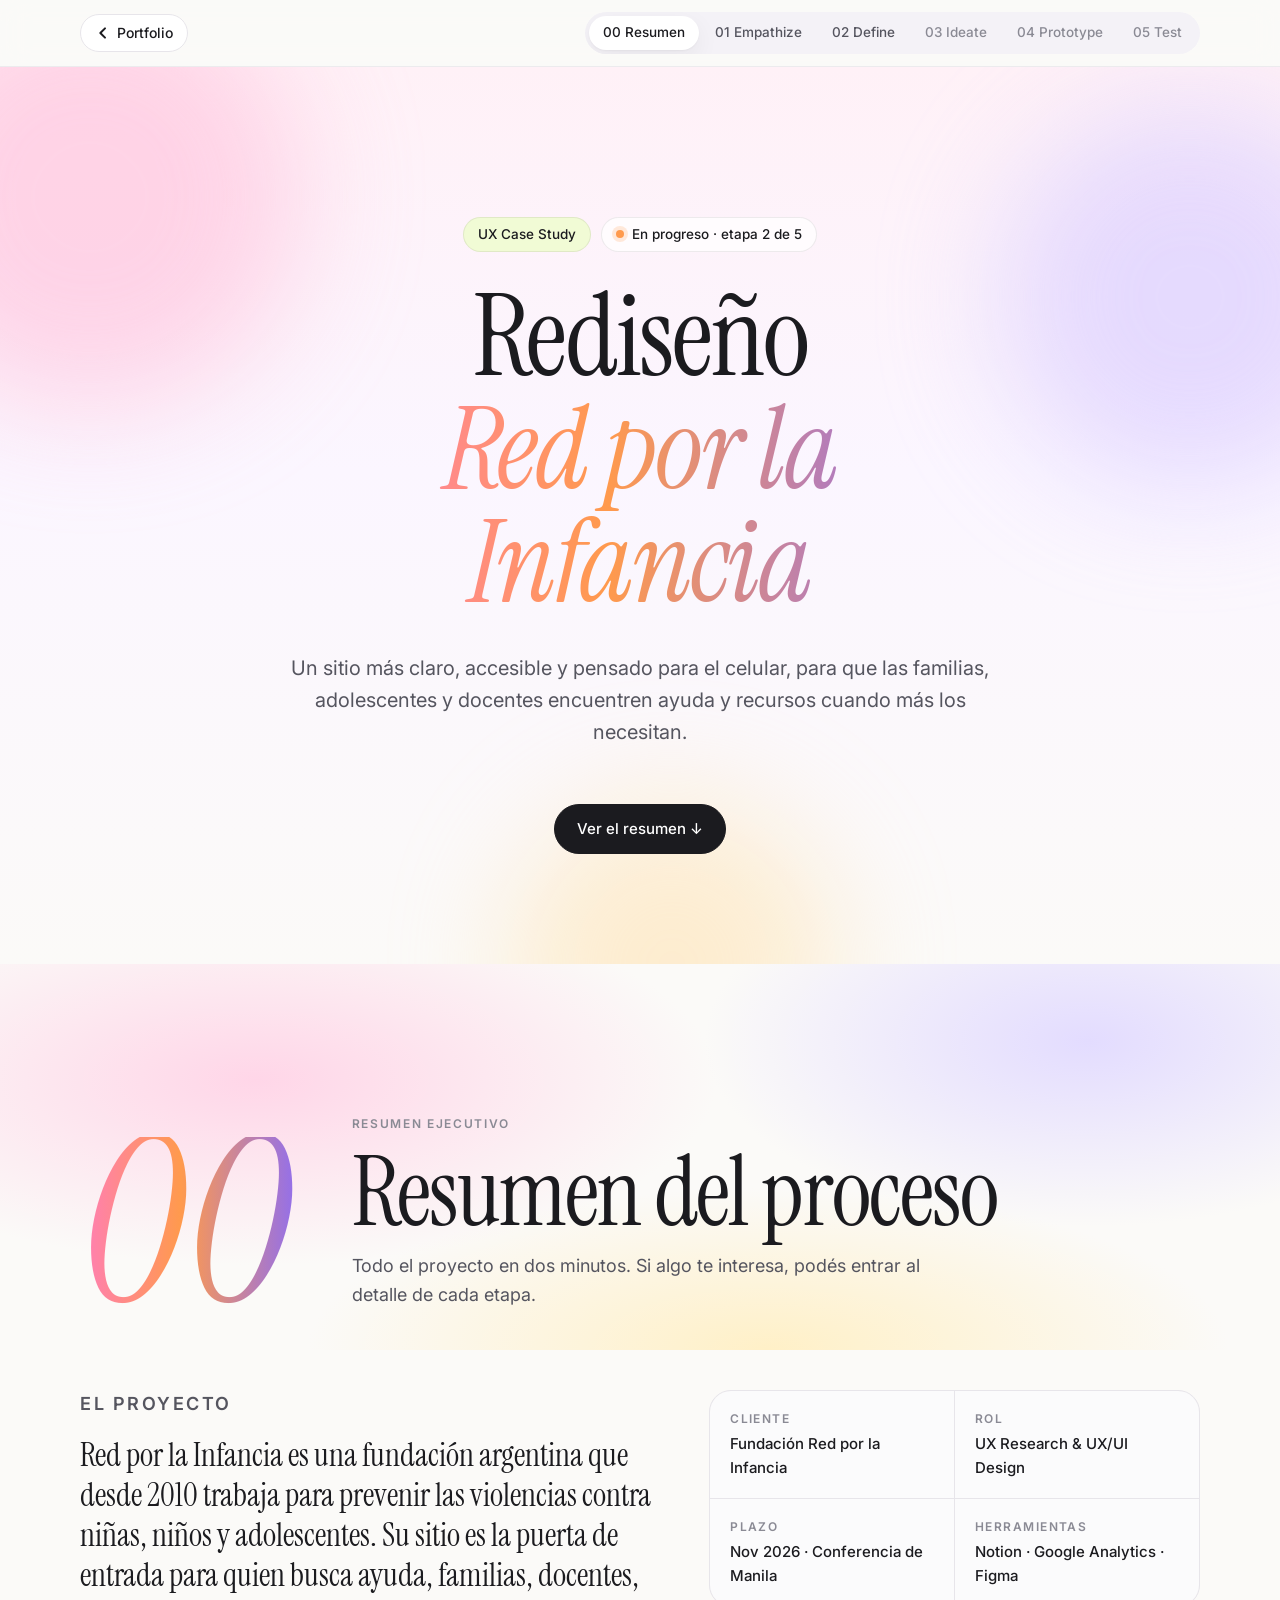
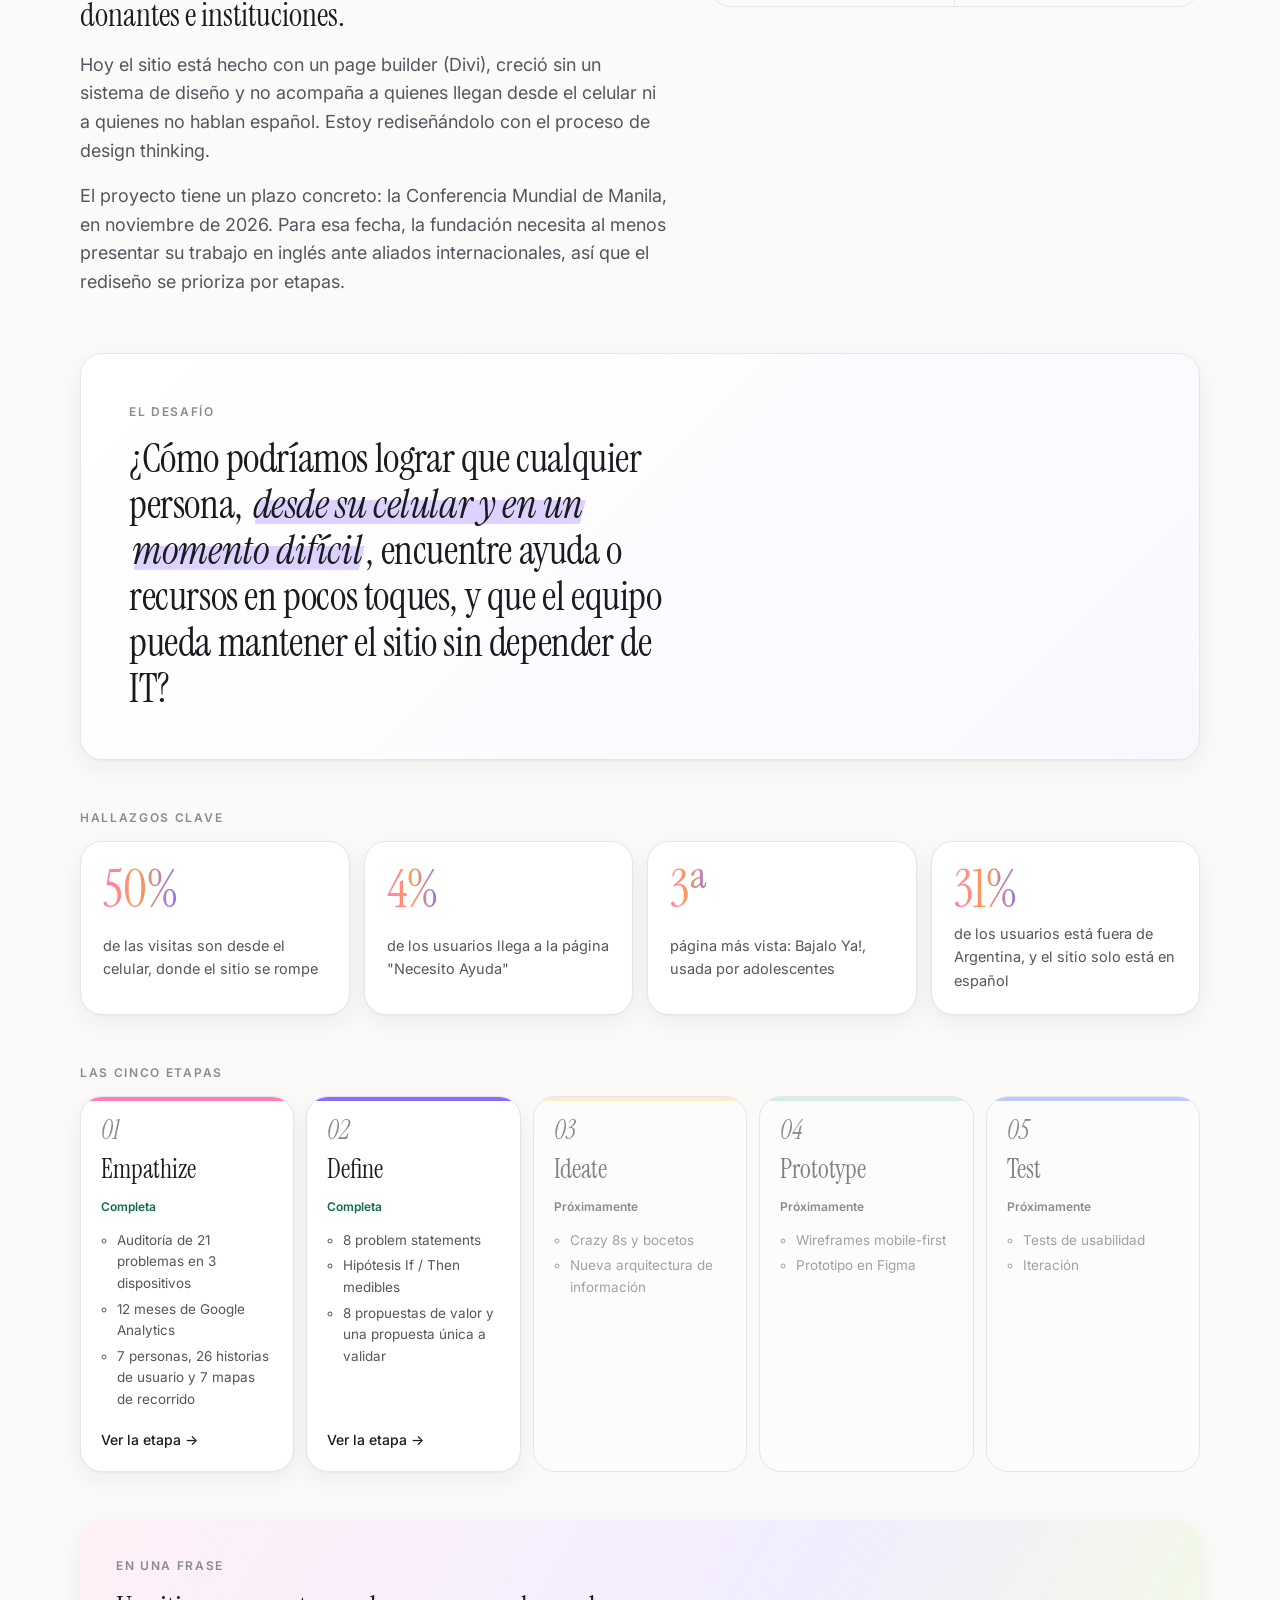
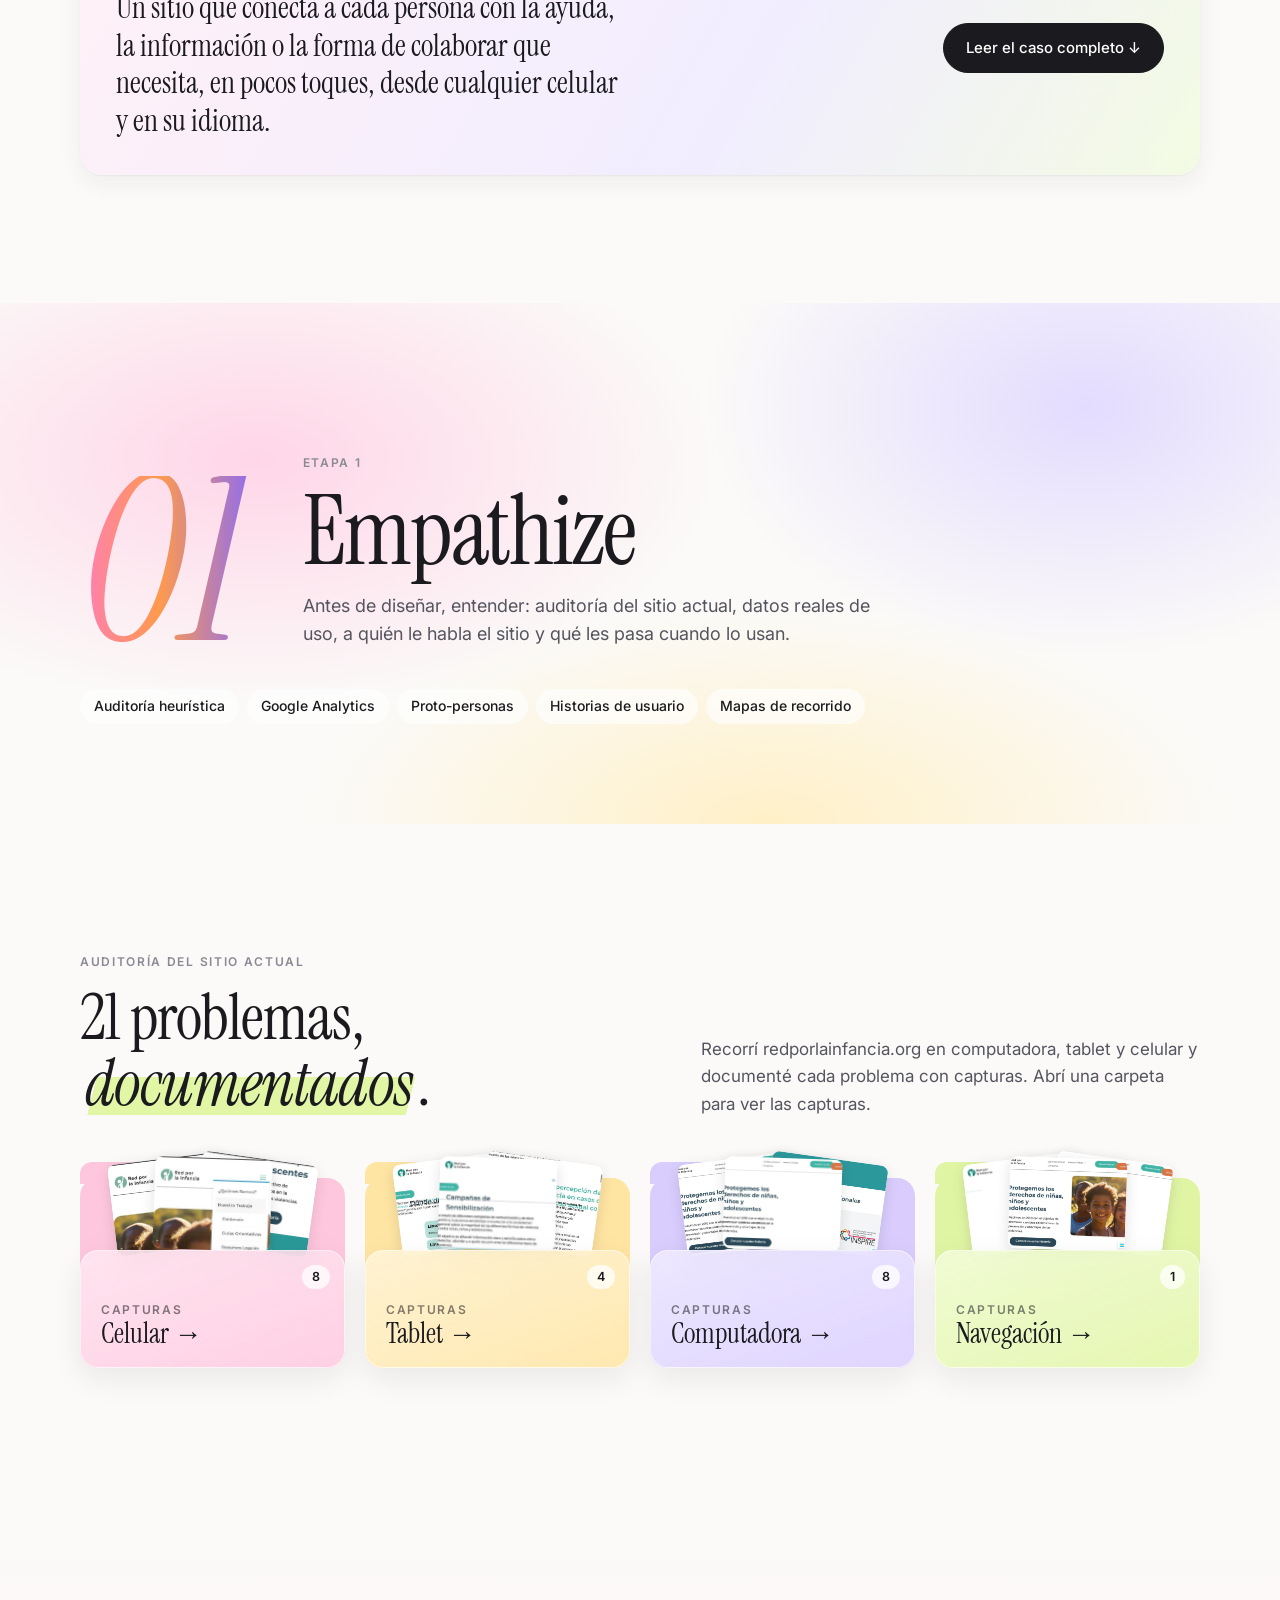
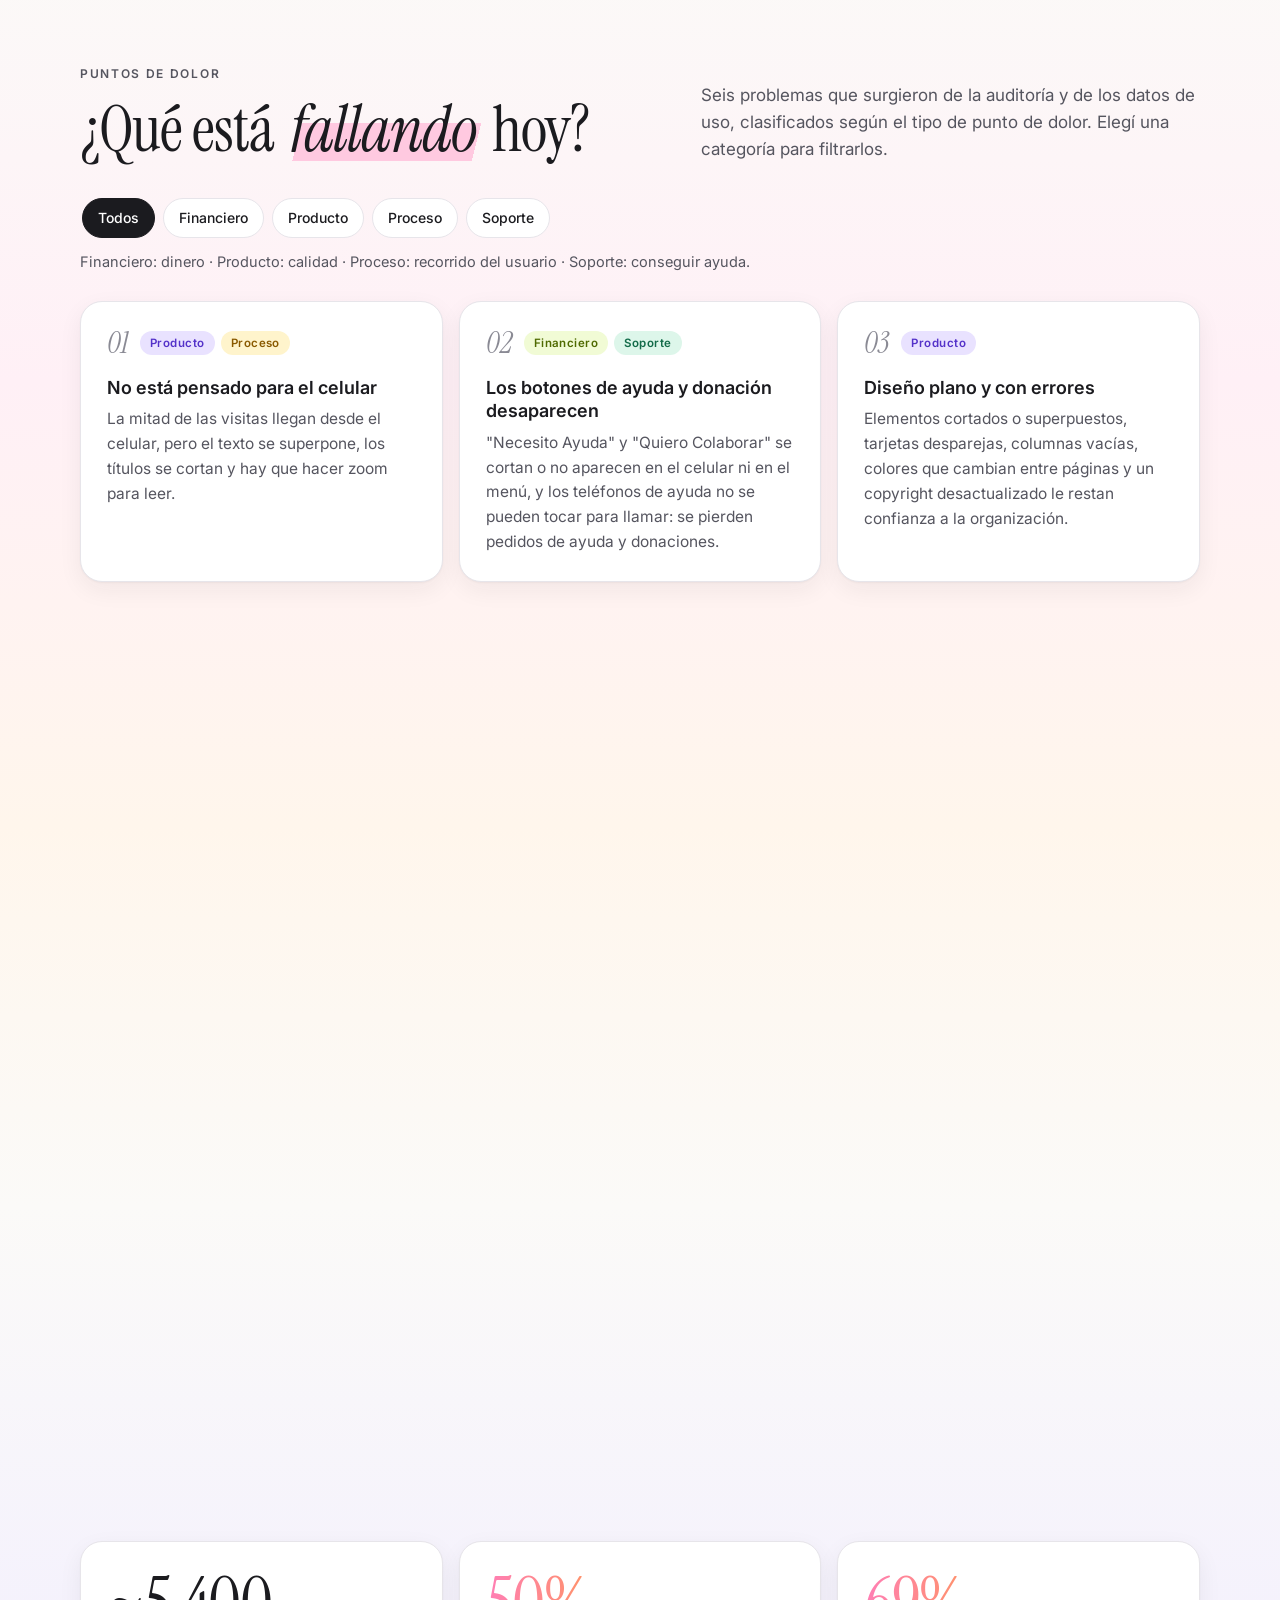
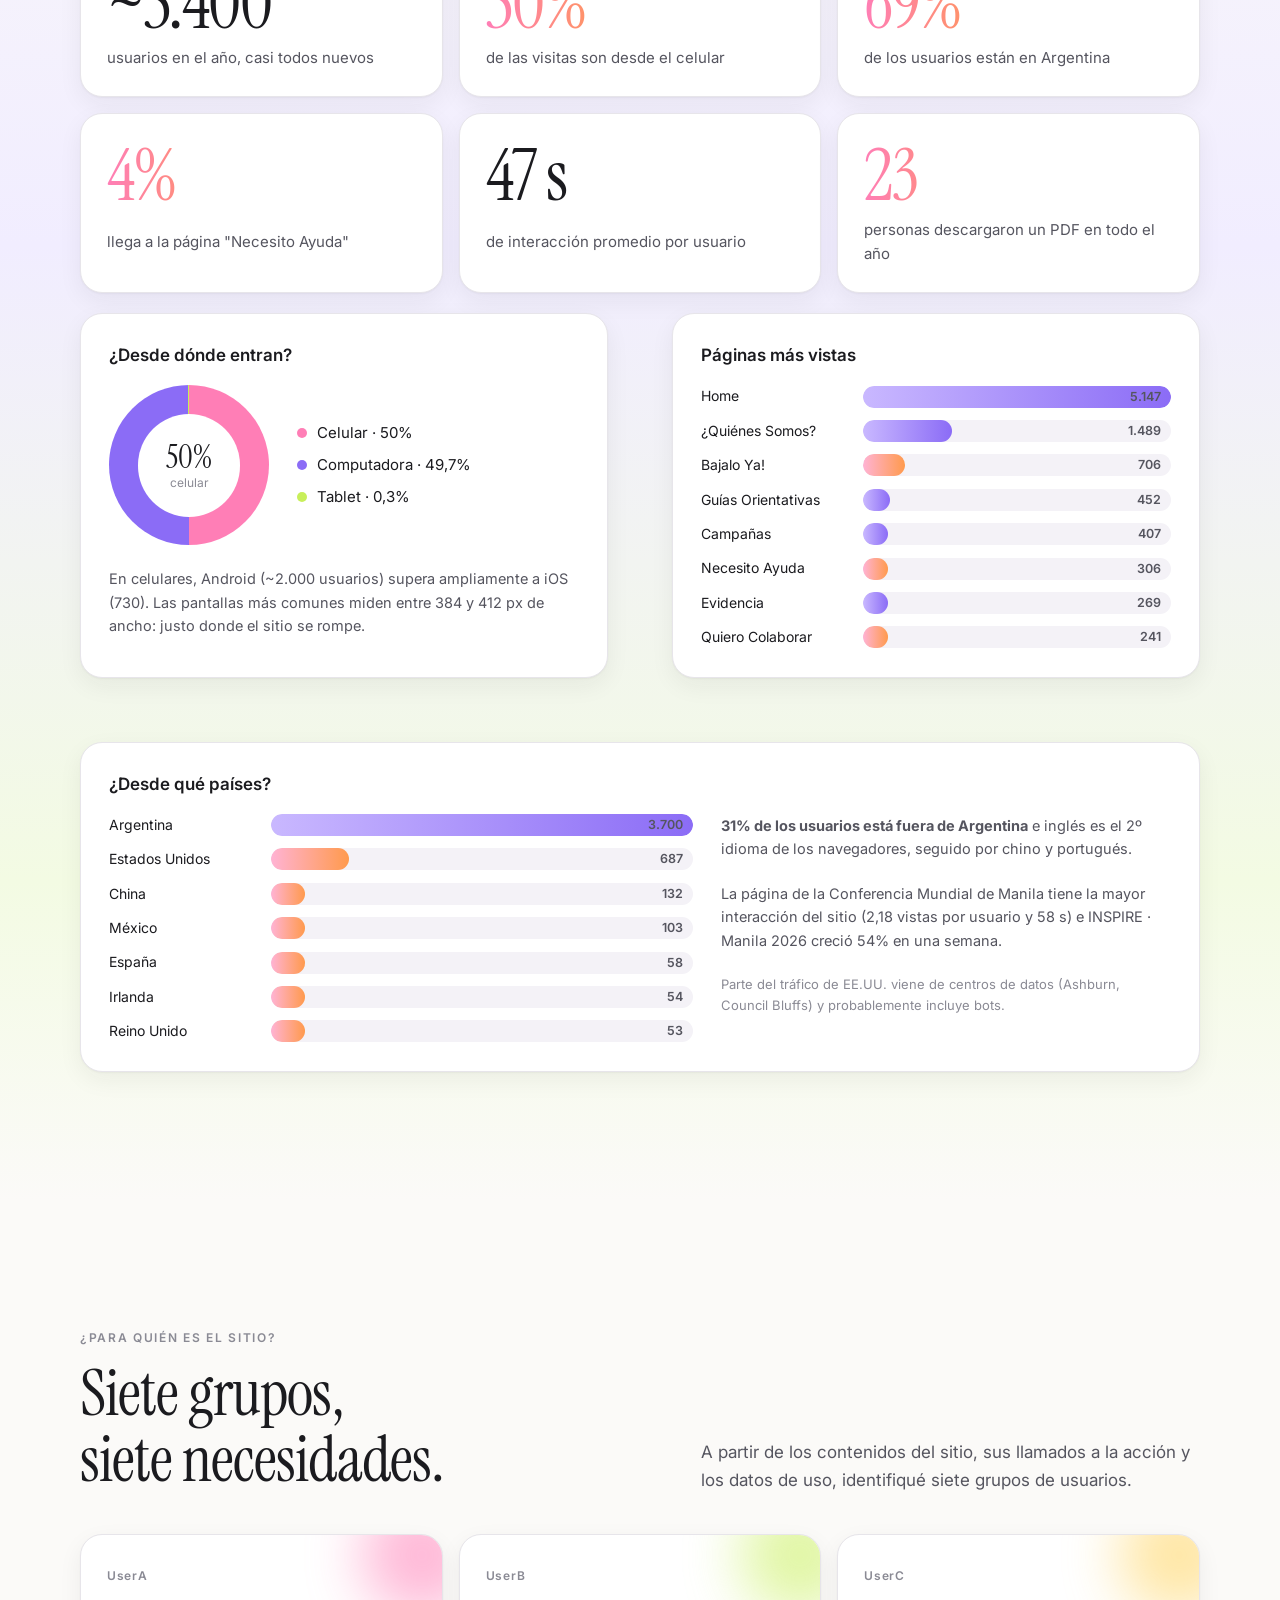
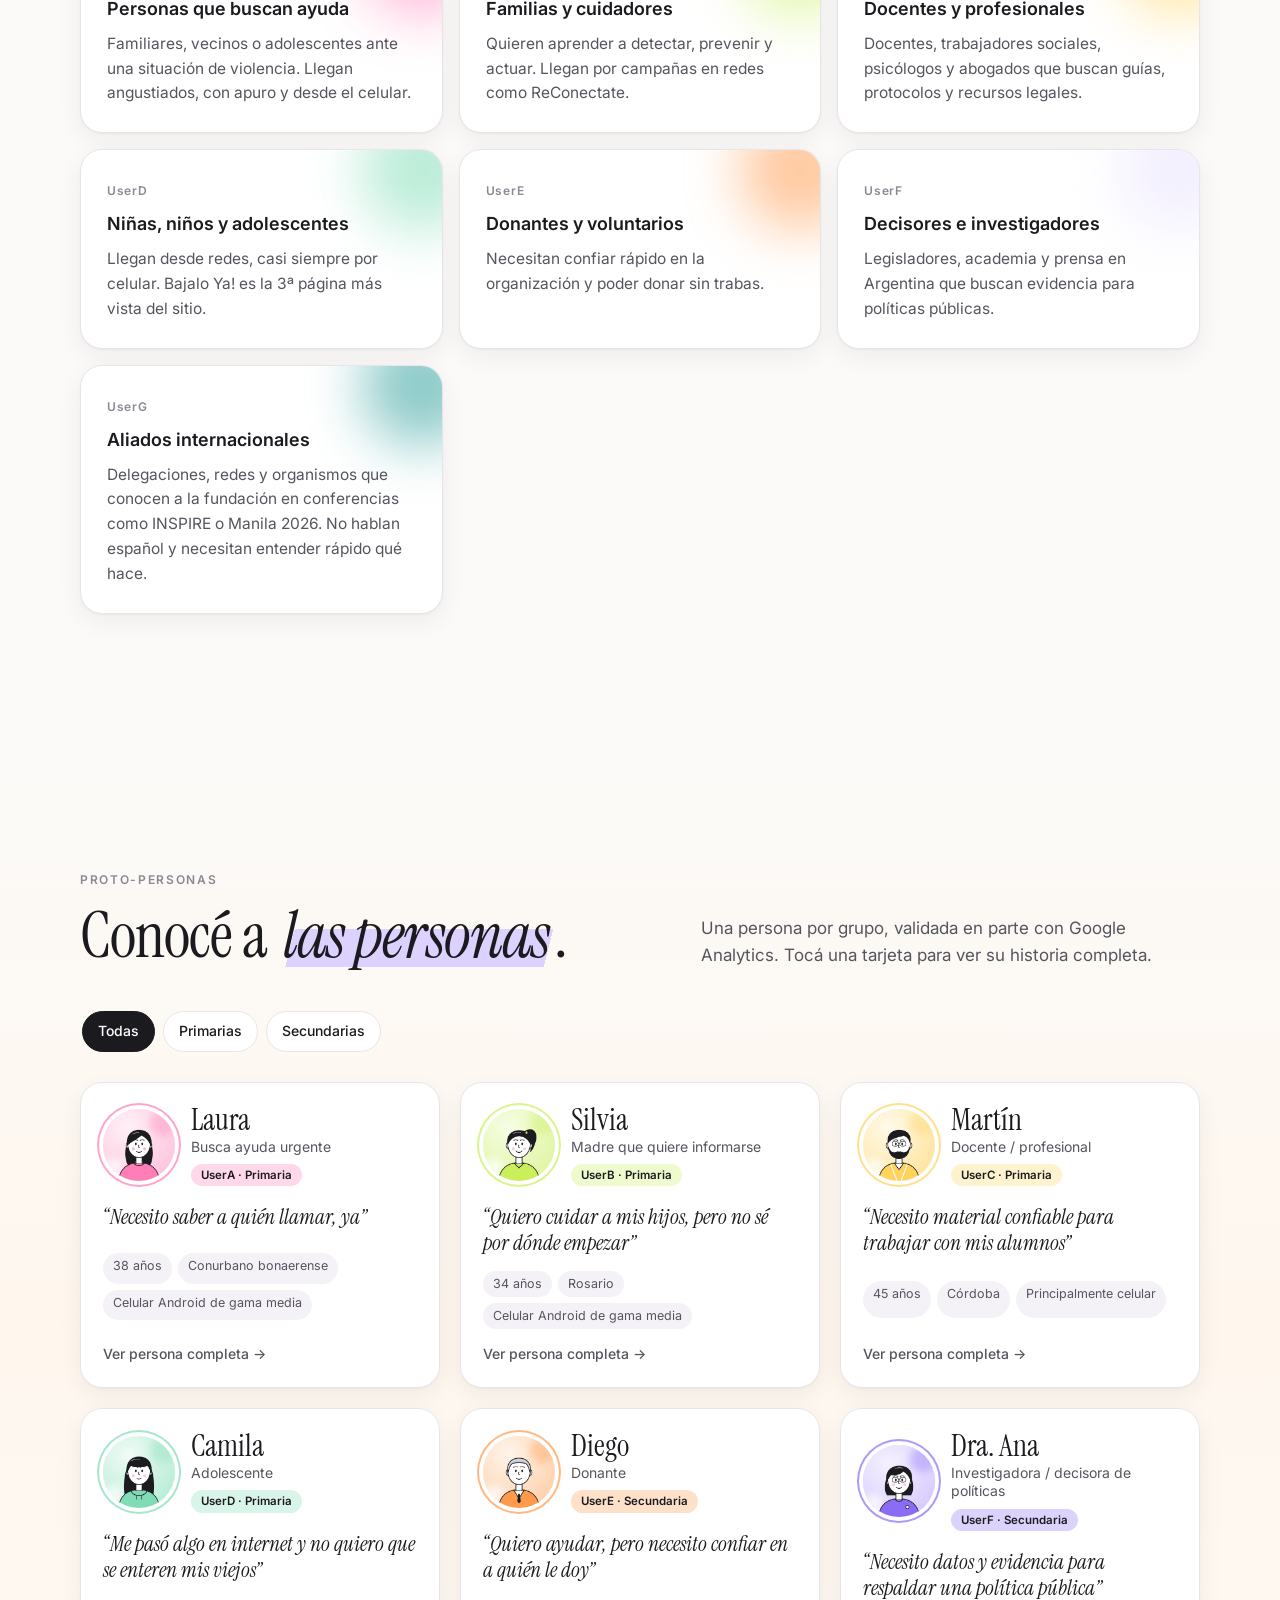
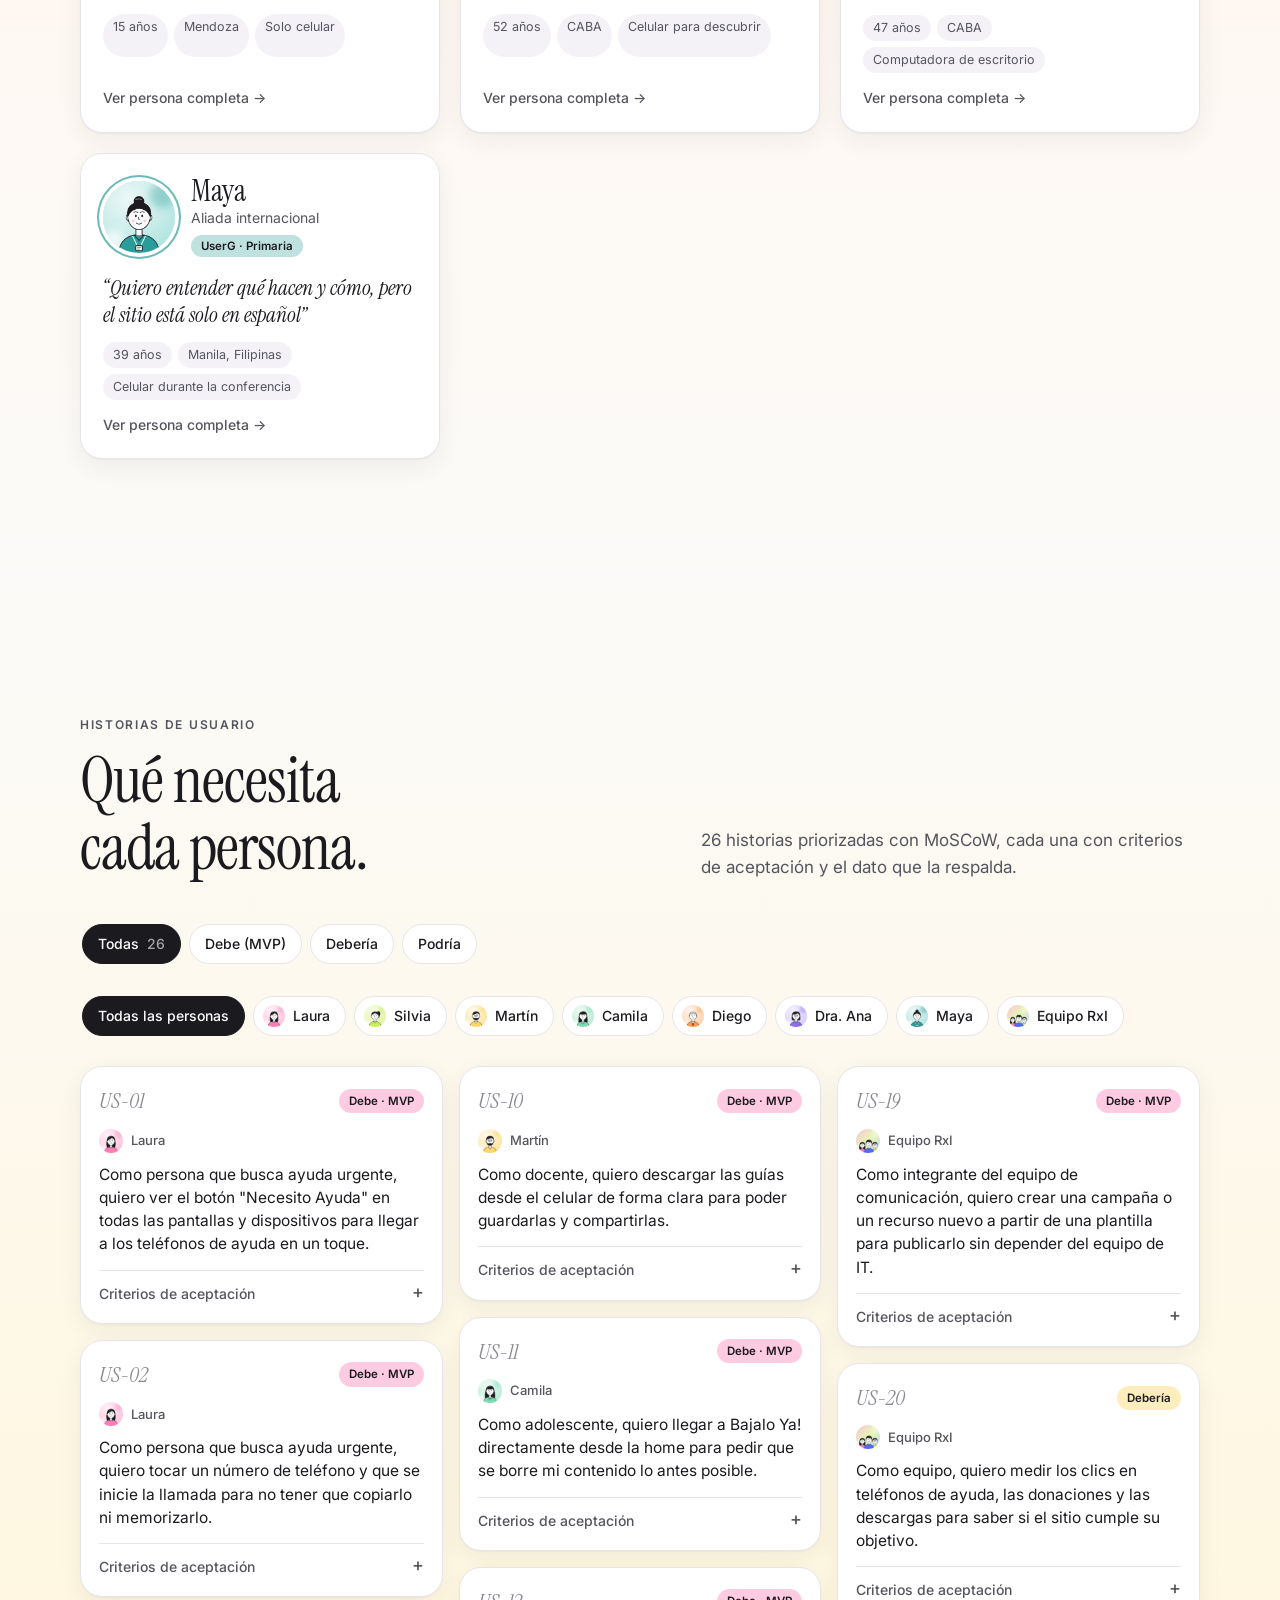
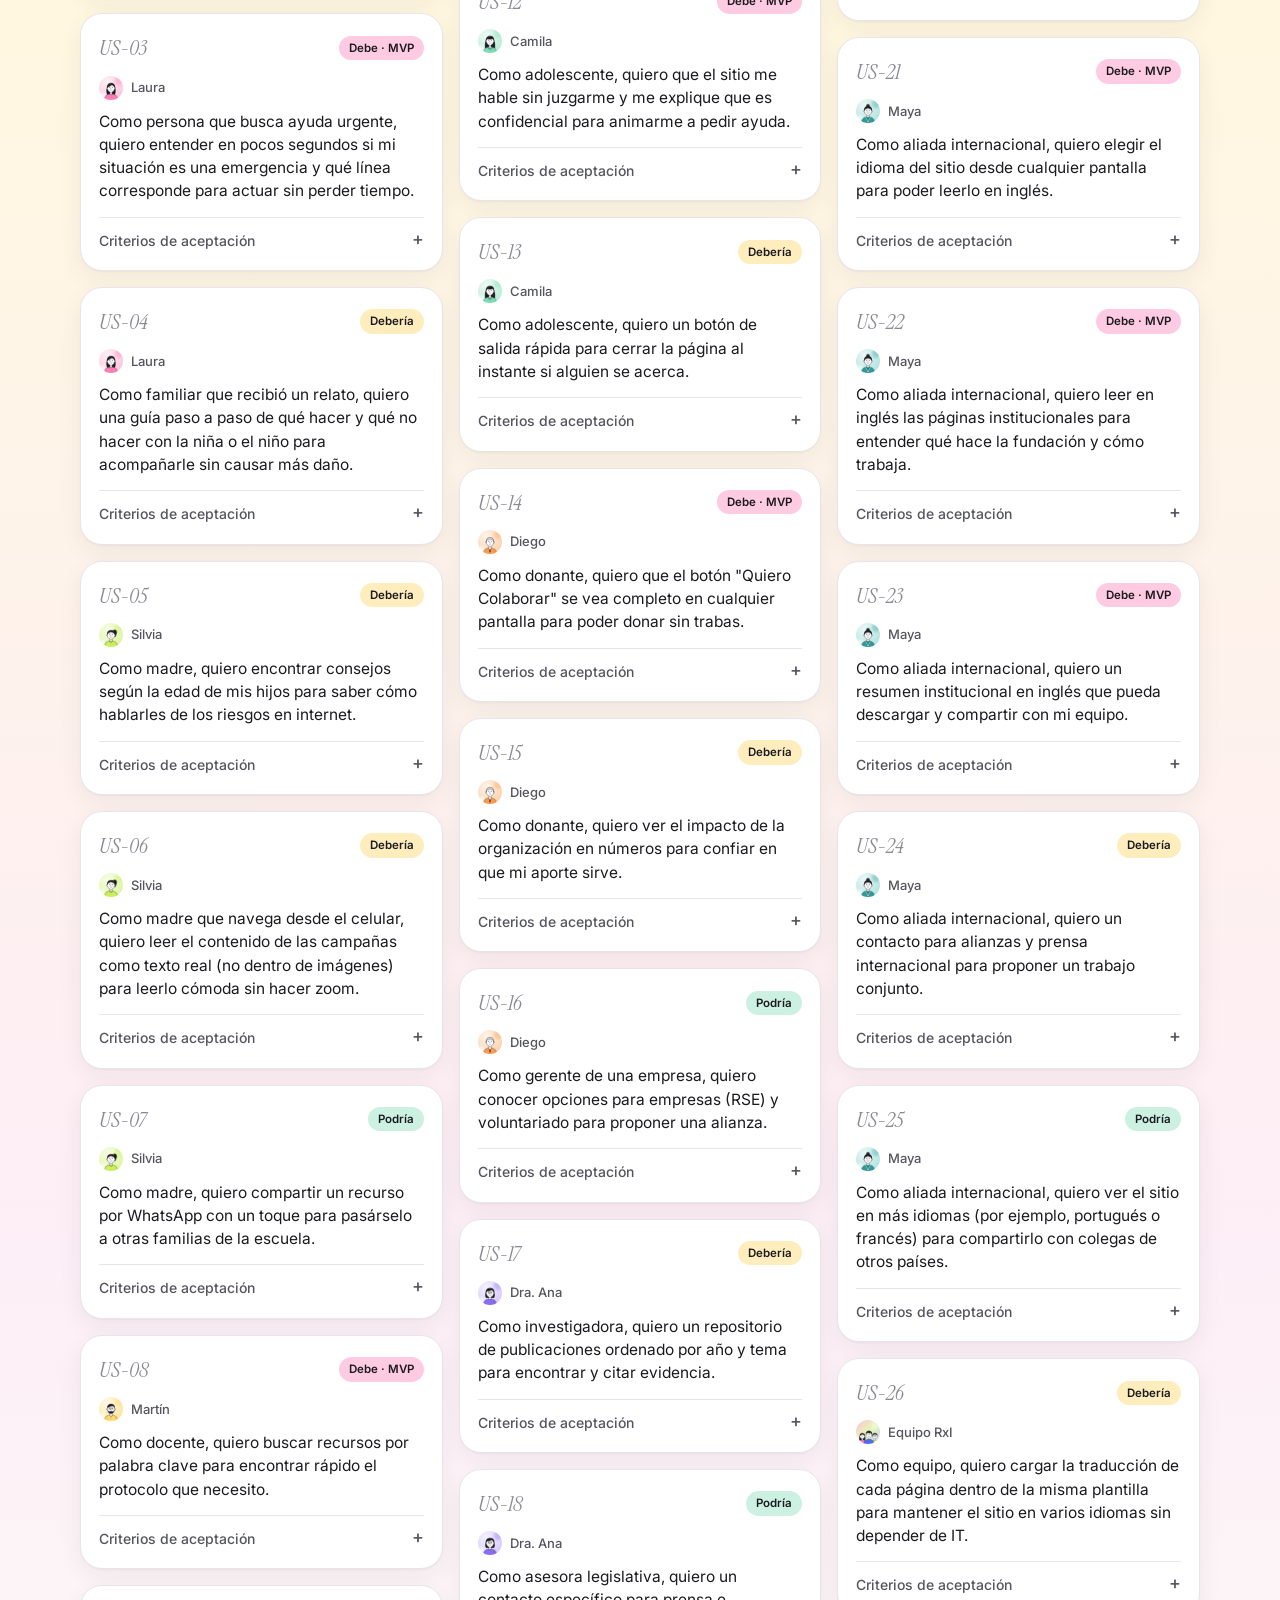
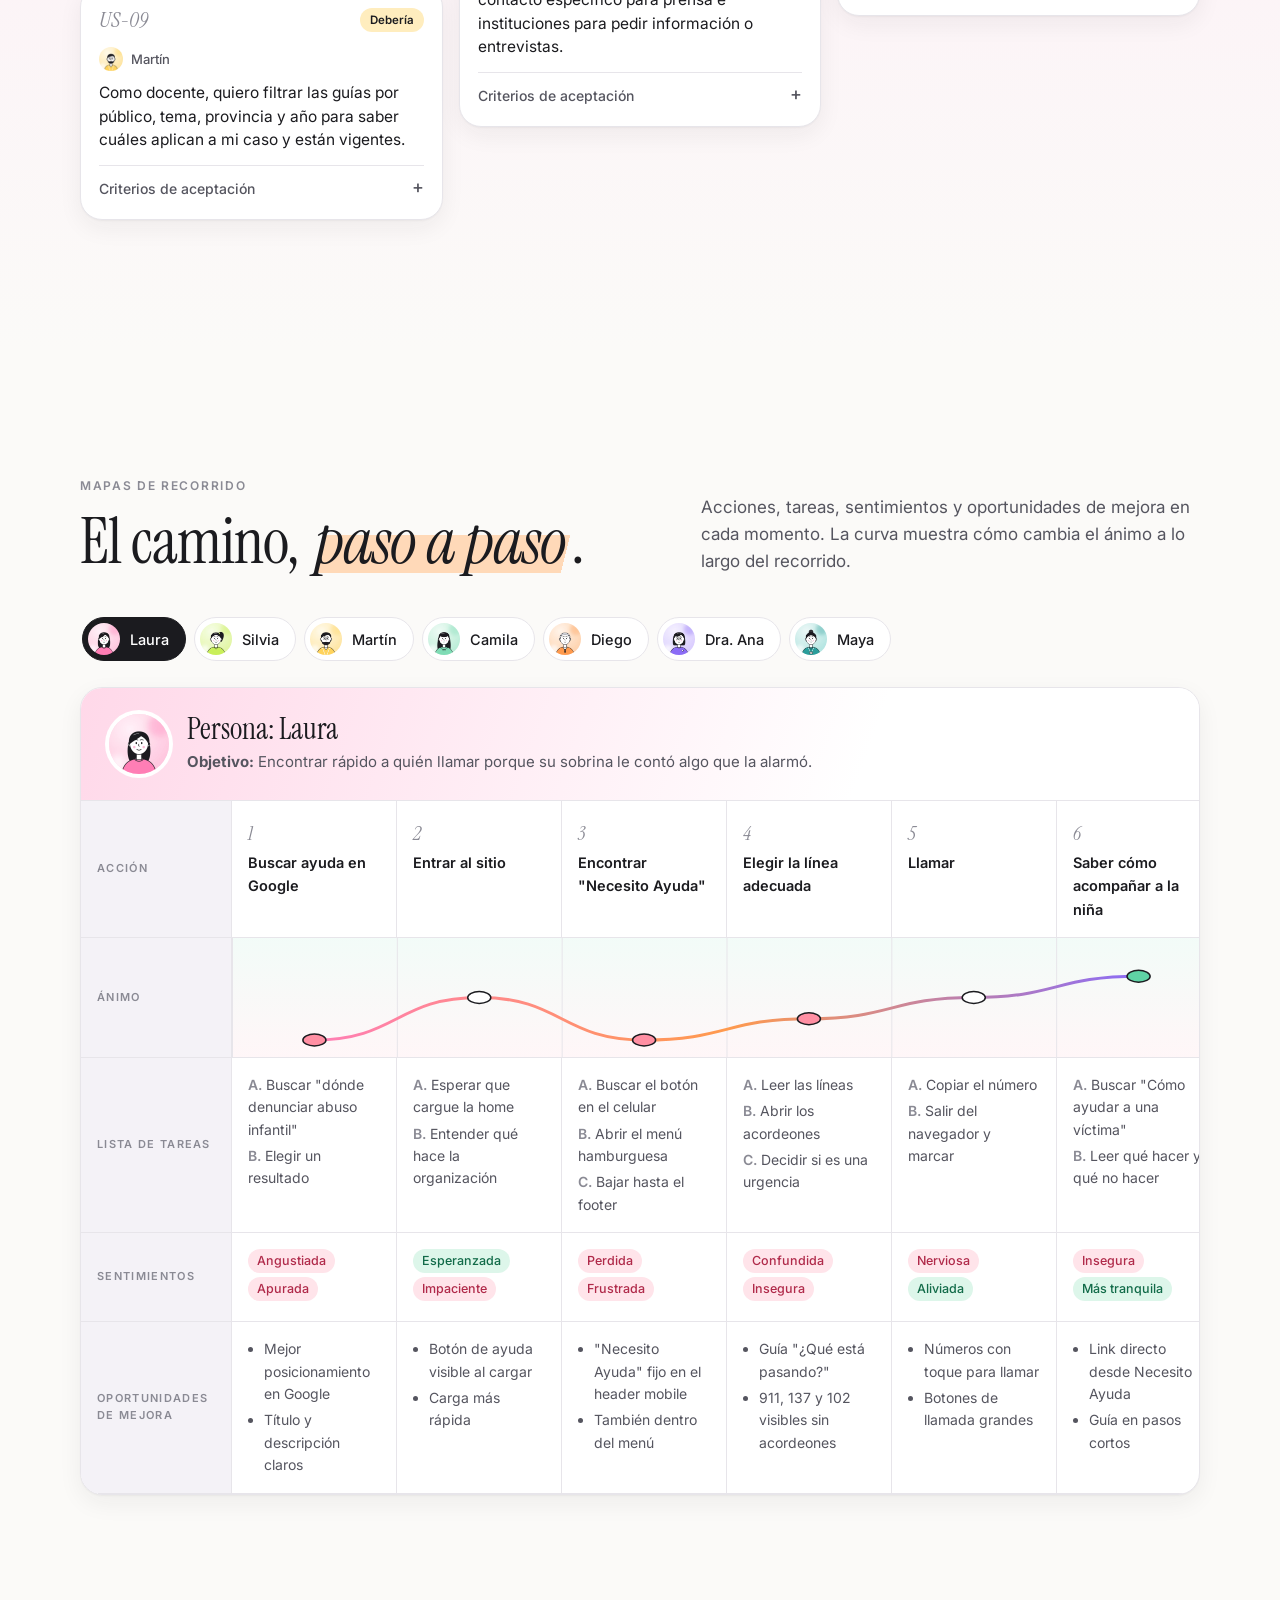
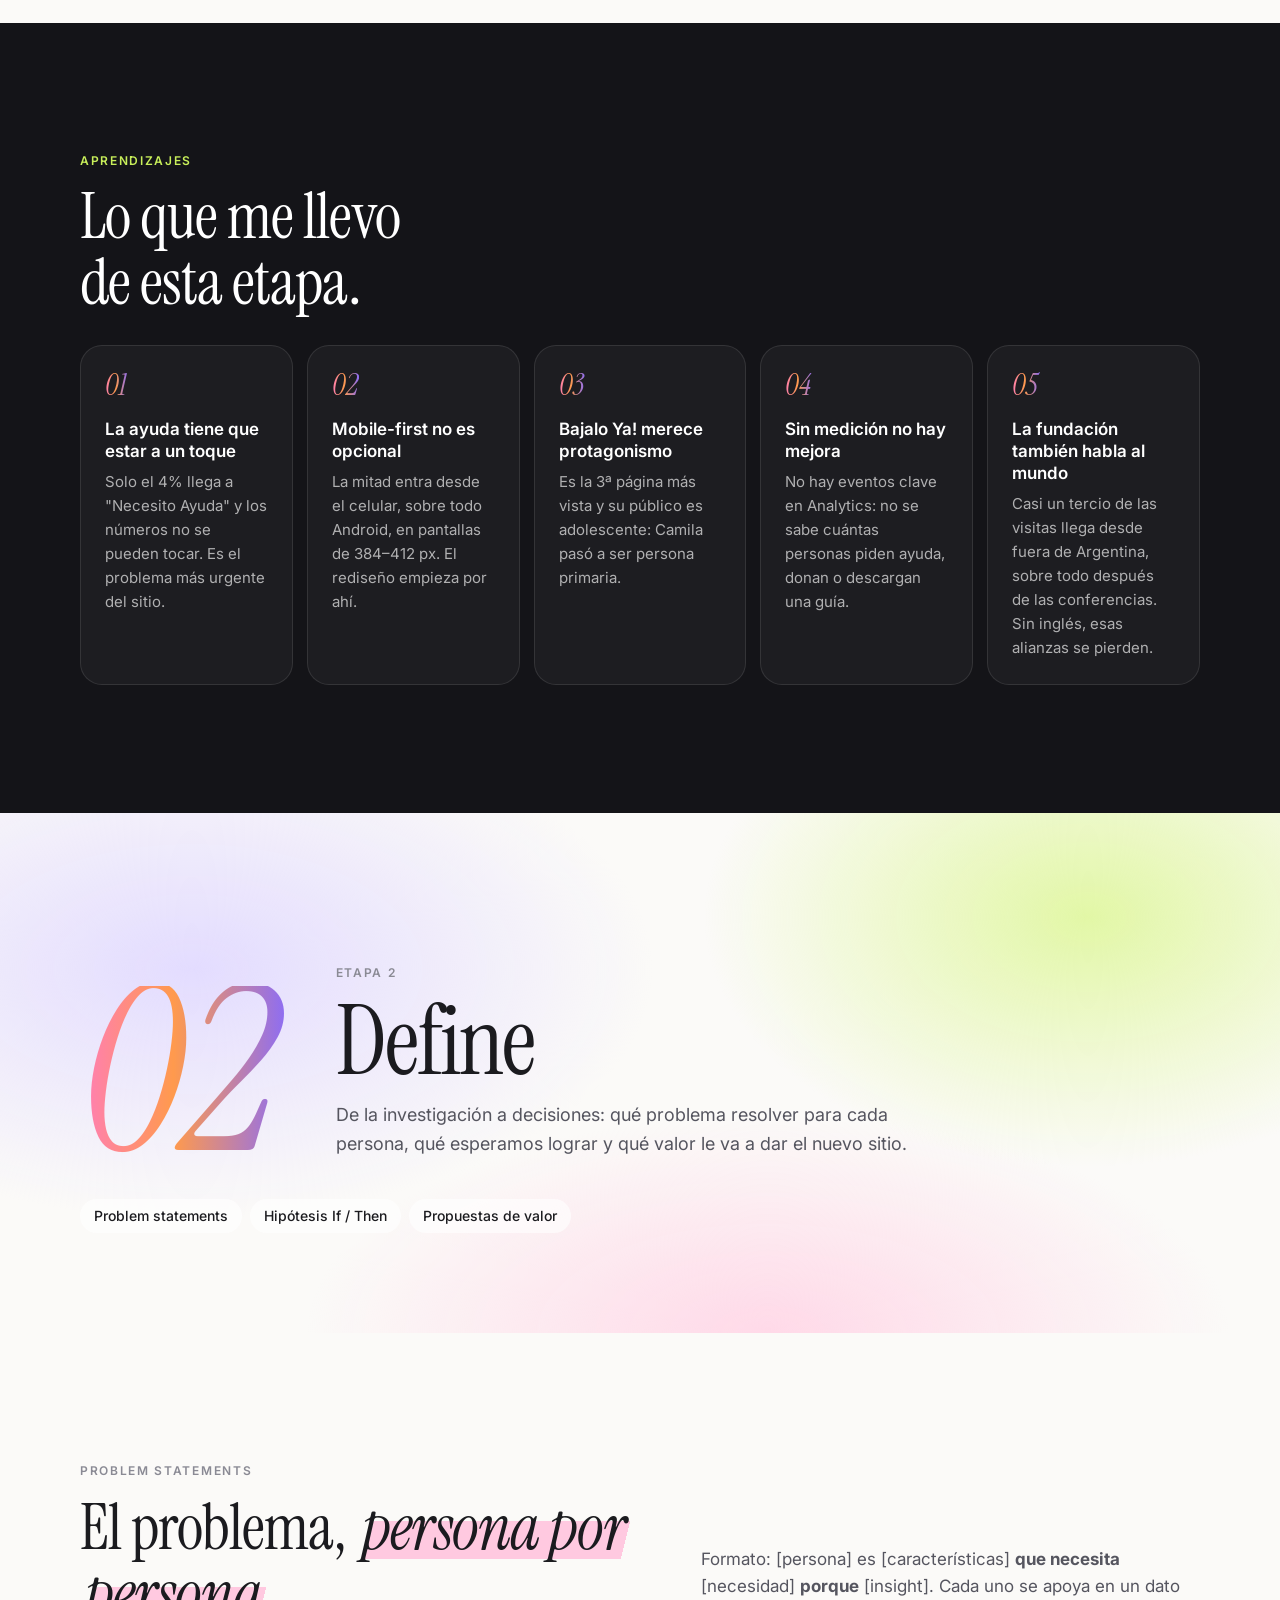
==== commit bffed559: "fix: correccion formato y diseño" ====
--- a/index.html
+++ b/index.html
@@ -118,8 +118,13 @@
               </p>
               <p>
                 Hoy el sitio está hecho con un page builder (Divi), creció sin un sistema de diseño y no
-                acompaña a quienes llegan desde el celular. Estoy rediseñándolo con el proceso de design
-                thinking.
+                acompaña a quienes llegan desde el celular ni a quienes no hablan español. Estoy rediseñándolo
+                con el proceso de design thinking.
+              </p>
+              <p>
+                El proyecto tiene un plazo concreto: la Conferencia Mundial de Manila, en noviembre de 2026.
+                Para esa fecha, la fundación necesita al menos presentar su trabajo en inglés ante aliados
+                internacionales, así que el rediseño se prioriza por etapas.
               </p>
             </div>
             <dl class="meta">
@@ -132,8 +137,8 @@
                 <dd>UX Research &amp; UX/UI Design</dd>
               </div>
               <div class="meta__item">
-                <dt>Fecha</dt>
-                <dd>2026 · en curso</dd>
+                <dt>Plazo</dt>
+                <dd>Nov 2026 · Conferencia de Manila</dd>
               </div>
               <div class="meta__item">
                 <dt>Herramientas</dt>
@@ -225,15 +230,6 @@
               </ul>
             </li>
           </ol>
-
-          <a class="summary__milestone card" href="#maya">
-            <span class="milestone__date">Nov 2026</span>
-            <span>
-              <b>Próximo hito: Conferencia Mundial de Manila.</b> Un plan mínimo en inglés para llegar a
-              tiempo, mientras avanza el rediseño completo.
-            </span>
-            <span class="summary__milestone-cta">Ver el plan →</span>
-          </a>
 
           <div class="summary__takeaway card">
             <div>
@@ -563,8 +559,8 @@
                 Legisladores, academia y prensa en Argentina que buscan evidencia para políticas públicas.
               </p>
             </article>
-            <article class="group card group--new" style="--c: var(--teal)">
-              <span class="group__id">UserG · Nuevo</span>
+            <article class="group card" style="--c: var(--teal)">
+              <span class="group__id">UserG</span>
               <h3>Aliados internacionales</h3>
               <p>
                 Delegaciones, redes y organismos que conocen a la fundación en conferencias como INSPIRE o
@@ -693,106 +689,6 @@
         </div>
       </section>
 
-      <!-- 1.7 NEW PERSONA IMPACT -->
-      <section class="section" id="maya">
-        <div class="wrap">
-          <div class="section-head">
-            <div>
-              <p class="eyebrow">Un punto ciego en la investigación</p>
-              <h2 class="h2">La persona que <mark class="hl hl--mint">no habíamos visto</mark>.</h2>
-            </div>
-            <p class="section-head__aside">
-              Red por la Infancia participa en conferencias internacionales, pero la primera ronda de
-              investigación miró solo a usuarios en Argentina. Sumar a Maya cambió decisiones en todas las
-              etapas.
-            </p>
-          </div>
-          <ol class="impact">
-            <li class="impact__item card">
-              <span class="impact__stage">Auditoría</span>
-              <p>
-                El selector de idioma flotante, que antes era un error visual, pasa a ser una barrera: es la
-                única puerta al sitio para quien no habla español.
-              </p>
-            </li>
-            <li class="impact__item card">
-              <span class="impact__stage">Puntos de dolor</span>
-              <p>
-                Nuevo problema 07, "Solo en español", de tipo Proceso y Financiero: se pierden alianzas y
-                financiamiento internacional.
-              </p>
-            </li>
-            <li class="impact__item card">
-              <span class="impact__stage">Analytics</span>
-              <p>
-                El dato "69% en Argentina" se había leído como un motivo para no traducir. Leído al revés: 31%
-                está afuera y la página de Manila es la de mayor interacción.
-              </p>
-            </li>
-            <li class="impact__item card">
-              <span class="impact__stage">Personas</span>
-              <p>
-                Nuevo grupo UserG y nueva persona primaria, Maya, por su peso estratégico más que por su
-                volumen de visitas.
-              </p>
-            </li>
-            <li class="impact__item card">
-              <span class="impact__stage">Historias</span>
-              <p>
-                Seis historias nuevas (US-21 a US-26), dos de ellas en el MVP: el selector de idioma y las
-                páginas institucionales en inglés.
-              </p>
-            </li>
-            <li class="impact__item card">
-              <span class="impact__stage">Define</span>
-              <p>
-                "Versión en inglés" estaba entre las ideas descartadas. Ahora sobrevive el filtro y se
-                convierte en la propuesta de valor de Maya.
-              </p>
-            </li>
-          </ol>
-
-          <div class="milestone card">
-            <div class="milestone__head">
-              <span class="milestone__date">Nov 2026</span>
-              <div>
-                <p class="eyebrow">Próximo hito</p>
-                <h3 class="milestone__title">Conferencia Mundial de Manila</h3>
-                <p class="milestone__lead">
-                  Faltan unas cinco semanas y el rediseño completo no va a estar listo. Por eso separé lo
-                  mínimo que Maya necesita para la conferencia de lo que puede esperar.
-                </p>
-              </div>
-            </div>
-            <div class="milestone__cols">
-              <div>
-                <p class="milestone__label">Antes de Manila</p>
-                <ul>
-                  <li>Página "Who we are" en inglés: misión, programas, alianzas e impacto (US-23)</li>
-                  <li>QR de las presentaciones apuntando a esa página, no a la home en español</li>
-                  <li>Kit institucional en PDF para entregar y descargar</li>
-                  <li>Contacto para alianzas en inglés (US-24)</li>
-                  <li>Medición de visitas, escaneos y contactos en Analytics</li>
-                </ul>
-              </div>
-              <div>
-                <p class="milestone__label">Después, con el rediseño</p>
-                <ul>
-                  <li>Selector de idioma en el header (US-21)</li>
-                  <li>Páginas institucionales completas en inglés (US-22)</li>
-                  <li>Plantillas con campos por idioma (US-26)</li>
-                  <li>Más idiomas según los datos (US-25)</li>
-                </ul>
-              </div>
-            </div>
-            <p class="milestone__note">
-              La conferencia también es una oportunidad de investigación: entrevistas cortas con asistentes
-              internacionales para validar a Maya y, más adelante, testear la versión en inglés.
-            </p>
-          </div>
-        </div>
-      </section>
-
       <!-- ===================================================== -->
       <!-- ===== STAGE 02 · DEFINE ===== -->
       <!-- ===================================================== -->
--- a/css/tokens.css
+++ b/css/tokens.css
@@ -25,6 +25,10 @@
   --mint-soft: #ddf6ea;
   --teal: #2a9d9a;
 
+  /* Equipo de Red por la Infancia: identidad de 3 colores */
+  --team: linear-gradient(120deg, var(--pink), var(--lime) 50%, var(--blue));
+  --team-soft: linear-gradient(120deg, #ffc2dc, #def59c 50%, #c3ceff);
+
   --r: 22px;
   --r-sm: 14px;
   --shadow: 0 1px 2px rgba(27, 27, 31, 0.04), 0 8px 24px rgba(27, 27, 31, 0.06);
--- a/css/components.css
+++ b/css/components.css
@@ -362,19 +362,3 @@
 .pm__head .persona__badge {
   background: rgba(255, 255, 255, 0.75);
 }
-
-/* Insignia de fecha (hitos) */
-.milestone__date {
-  flex: none;
-  display: inline-grid;
-  place-items: center;
-  min-width: 96px;
-  padding: 12px 14px;
-  border-radius: var(--r-sm);
-  background: var(--teal);
-  color: #fff;
-  font-family: var(--f-display);
-  font-size: 26px;
-  line-height: 1;
-  text-align: center;
-}
--- a/css/sections/summary.css
+++ b/css/sections/summary.css
@@ -208,47 +208,3 @@
     font-size: 42px;
   }
 }
-
-/* Próximo hito */
-.summary__milestone {
-  display: flex;
-  align-items: center;
-  gap: 20px;
-  margin: -24px 0 48px;
-  padding: 18px 22px;
-  text-decoration: none;
-  color: var(--ink-2);
-  background: linear-gradient(120deg, #ecf8f7, #fff);
-  transition:
-    transform 0.2s,
-    box-shadow 0.2s;
-}
-.summary__milestone:hover {
-  transform: translateY(-2px);
-  box-shadow: var(--shadow-lg);
-}
-.summary__milestone b {
-  color: var(--ink);
-}
-.summary__milestone .milestone__date {
-  font-size: 20px;
-  min-width: 84px;
-  padding: 10px;
-}
-.summary__milestone-cta {
-  margin-left: auto;
-  flex: none;
-  font-weight: 500;
-  color: var(--ink);
-}
-
-@media (max-width: 760px) {
-  .summary__milestone {
-    flex-direction: column;
-    align-items: flex-start;
-    gap: 10px;
-  }
-  .summary__milestone-cta {
-    margin-left: 0;
-  }
-}
--- a/css/sections/empathize.css
+++ b/css/sections/empathize.css
@@ -1000,124 +1000,8 @@
   font-size: 13px;
 }
 
-/* Grupo nuevo (aliados internacionales) */
-.group--new {
-  box-shadow:
-    0 0 0 2px color-mix(in srgb, var(--teal) 45%, transparent),
-    var(--shadow);
-}
-
-/* Impacto de la persona internacional en cada etapa */
-.impact {
-  list-style: none;
-  padding: 0;
-  margin: 0;
-  display: grid;
-  grid-template-columns: repeat(3, 1fr);
-  gap: 16px;
-  counter-reset: impact;
-}
-.impact__item {
-  padding: 22px 24px;
-  background: linear-gradient(160deg, #ecf8f7, #fff 70%);
-}
-.impact__stage {
-  display: inline-block;
-  margin-bottom: 10px;
-  font-size: 12px;
-  font-weight: 600;
-  letter-spacing: 0.12em;
-  text-transform: uppercase;
-  color: #1d6f6c;
-}
-.impact__item p {
-  margin: 0;
-  color: var(--ink-2);
-  font-size: 15.5px;
-}
-
-@media (max-width: 1024px) {
-  .impact {
-    grid-template-columns: repeat(2, 1fr);
-  }
-}
-
 @media (max-width: 760px) {
-  .chart__split,
-  .impact {
+  .chart__split {
     grid-template-columns: 1fr;
   }
 }
-
-/* Hito: conferencia de Manila */
-.milestone {
-  margin-top: 32px;
-  padding: clamp(24px, 3vw, 40px);
-  background: linear-gradient(140deg, #ecf8f7, #fff 60%, #fff7ee);
-}
-.milestone__head {
-  display: flex;
-  gap: 24px;
-  align-items: flex-start;
-}
-.milestone__title {
-  margin: 0;
-  font-family: var(--f-display);
-  font-weight: 400;
-  font-size: clamp(28px, 3vw, 38px);
-  line-height: 1.1;
-}
-.milestone__lead {
-  margin: 8px 0 0;
-  color: var(--ink-2);
-  max-width: 60ch;
-}
-.milestone__cols {
-  display: grid;
-  grid-template-columns: 1fr 1fr;
-  gap: 16px;
-  margin-top: 24px;
-}
-.milestone__cols > div {
-  padding: 20px;
-  border-radius: var(--r-sm);
-  background: rgba(255, 255, 255, 0.8);
-  border: 1px solid var(--line);
-}
-.milestone__cols > div:first-child {
-  border-color: color-mix(in srgb, var(--teal) 45%, transparent);
-}
-.milestone__label {
-  margin: 0 0 10px;
-  font-size: 12px;
-  font-weight: 600;
-  letter-spacing: 0.12em;
-  text-transform: uppercase;
-  color: #1d6f6c;
-}
-.milestone__cols > div:last-child .milestone__label {
-  color: var(--ink-3);
-}
-.milestone__cols ul {
-  margin: 0;
-  padding-left: 18px;
-  display: grid;
-  gap: 6px;
-  color: var(--ink-2);
-  font-size: 15px;
-}
-.milestone__note {
-  margin: 20px 0 0;
-  font-size: 14.5px;
-  color: var(--ink-2);
-}
-
-@media (max-width: 760px) {
-  .milestone__head {
-    flex-direction: column;
-    gap: 14px;
-  }
-  .milestone__cols {
-    grid-template-columns: 1fr;
-  }
-}
--- a/css/sections/define.css
+++ b/css/sections/define.css
@@ -210,7 +210,7 @@
     0 10px 22px rgba(27, 27, 31, 0.1);
   opacity: 0;
   will-change: transform, opacity;
-  transform-origin: 50% 0;
+  transform-origin: 0 0;
 }
 .sticky::before {
   content: "";
@@ -317,3 +317,33 @@
     height: auto;
   }
 }
+
+/* En celular, la grilla final es una lista de notas compactas (avatar + texto) */
+@media (max-width: 760px) {
+  .vp__steps {
+    display: none;
+  }
+  .vp__caption {
+    min-height: 0;
+  }
+  .sticky.is-final {
+    display: flex;
+    align-items: center;
+    gap: 10px;
+    min-height: 0;
+    padding: 8px 12px;
+    font-size: 13px;
+  }
+  .sticky.is-final .sticky__who {
+    order: -1;
+    flex: none;
+    margin: 0;
+    padding: 0;
+    border: 0;
+    font-size: 0;
+  }
+  .sticky.is-final .sticky__who img {
+    width: 30px;
+    height: 30px;
+  }
+}
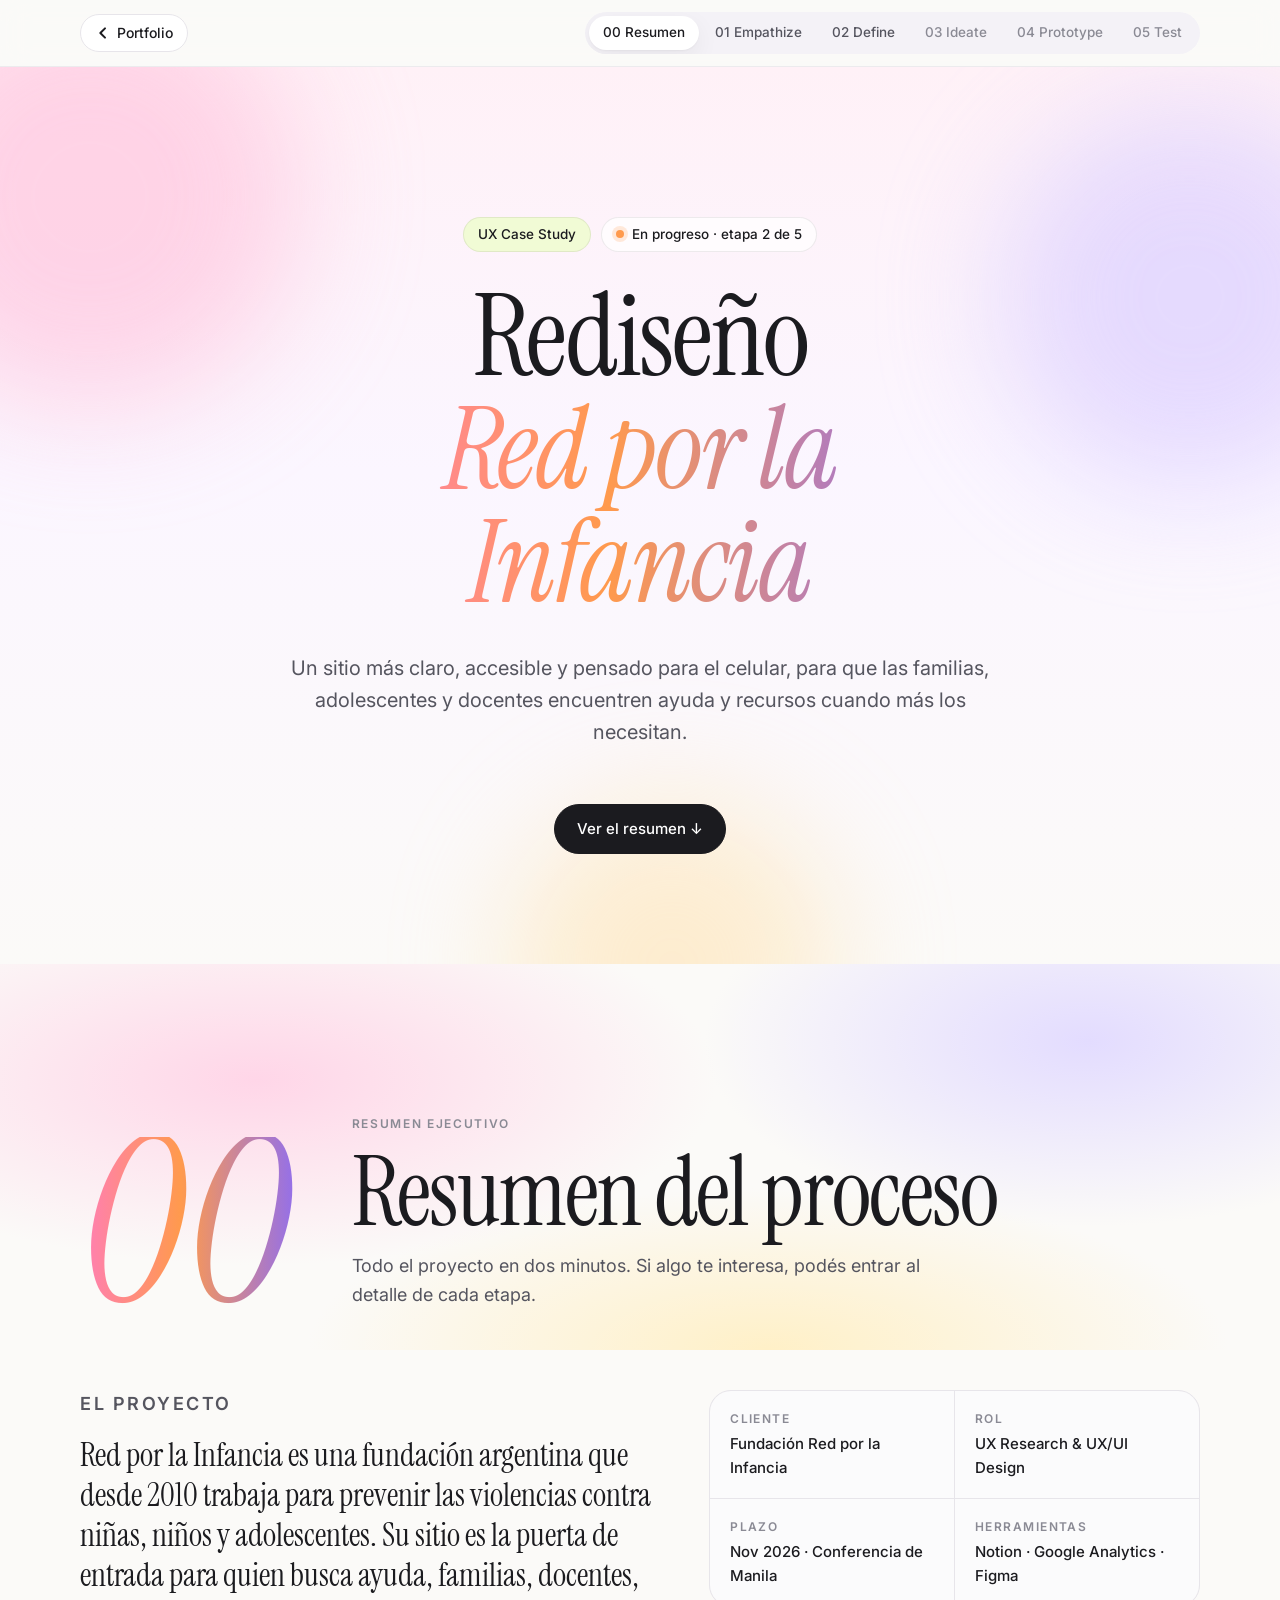
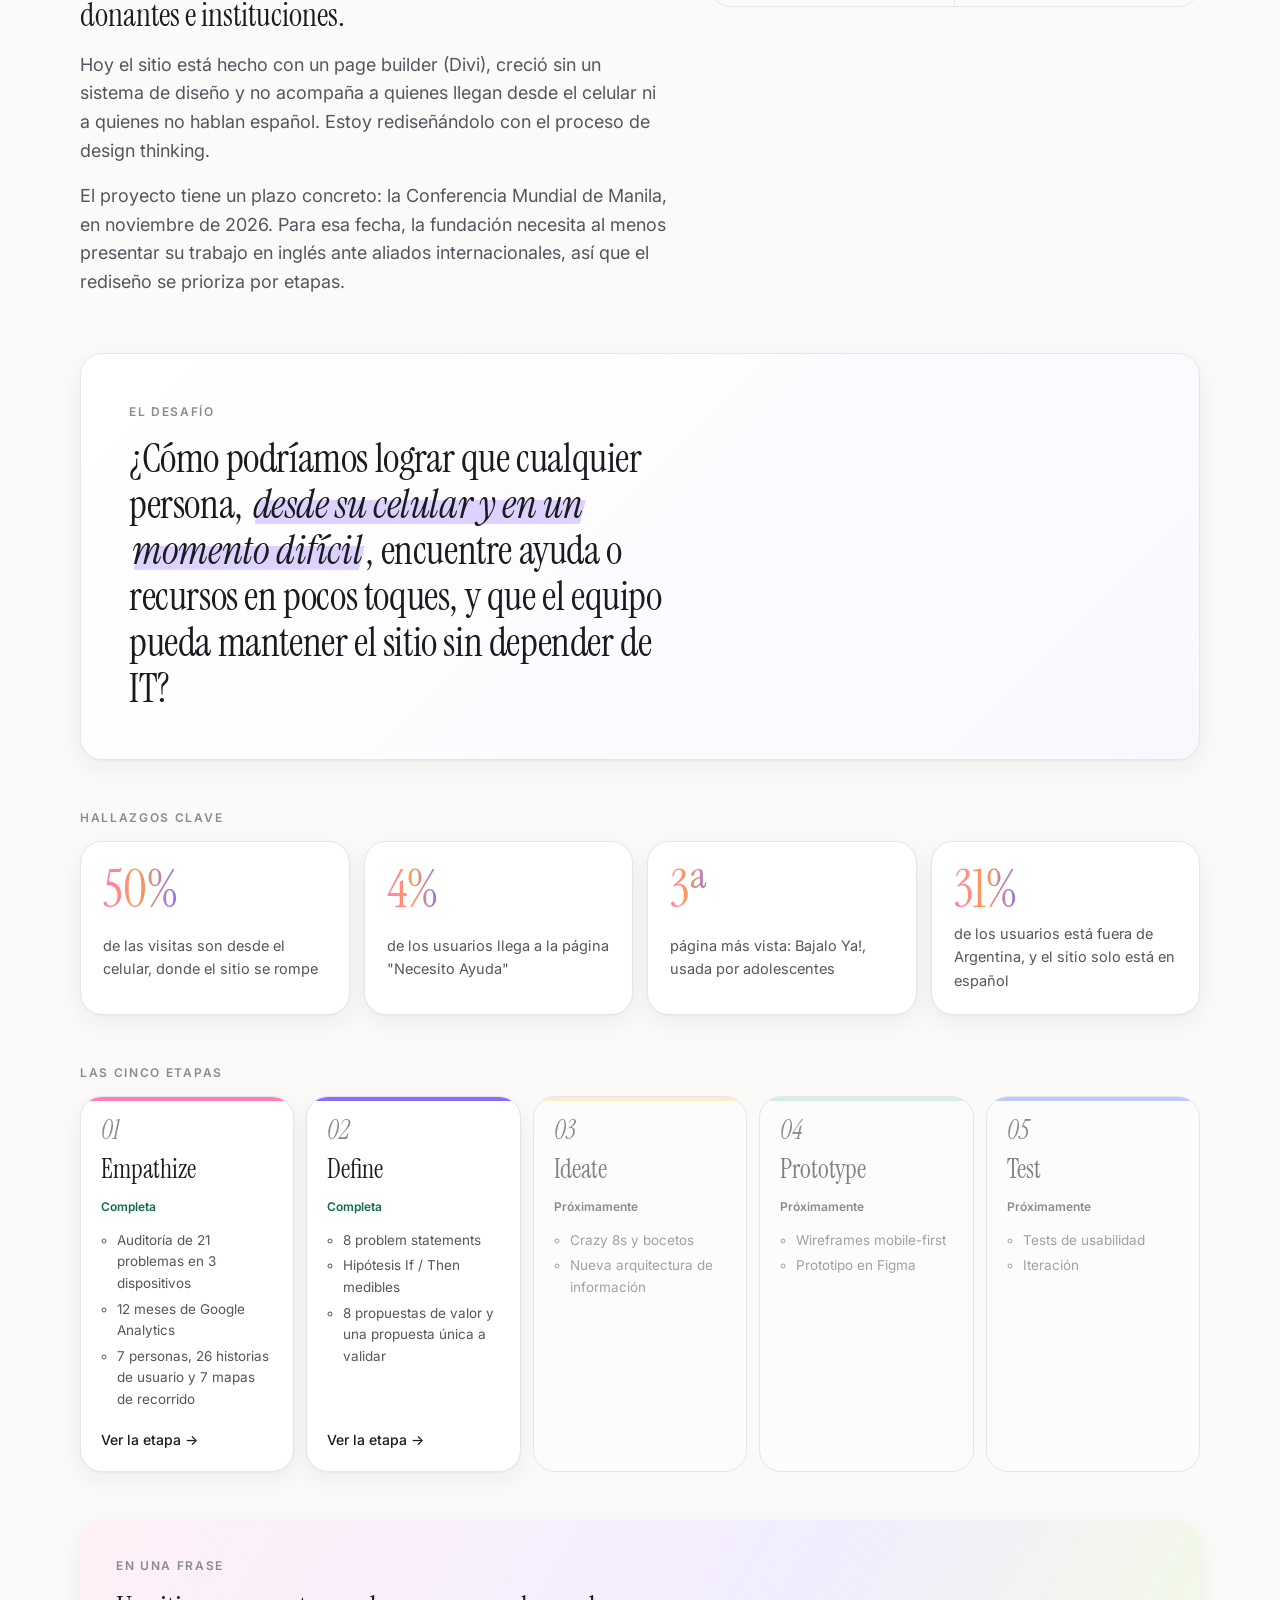
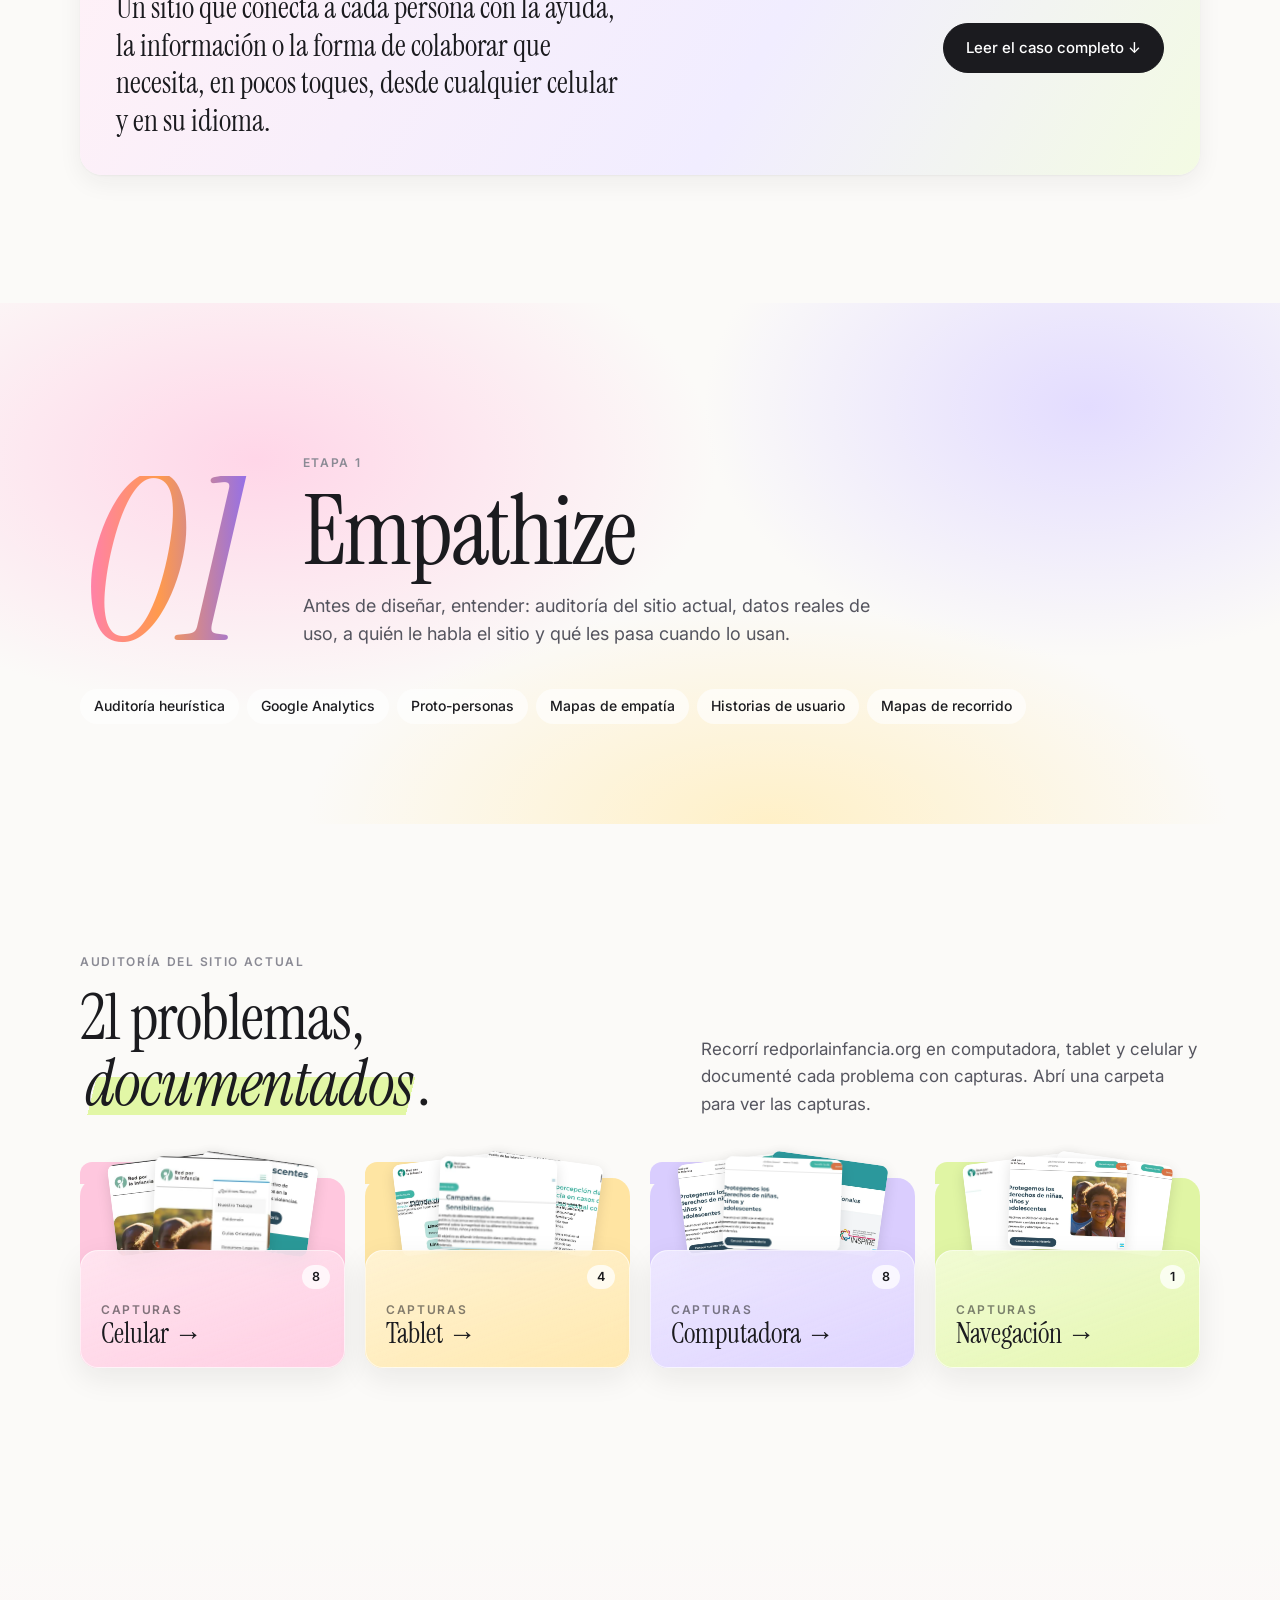
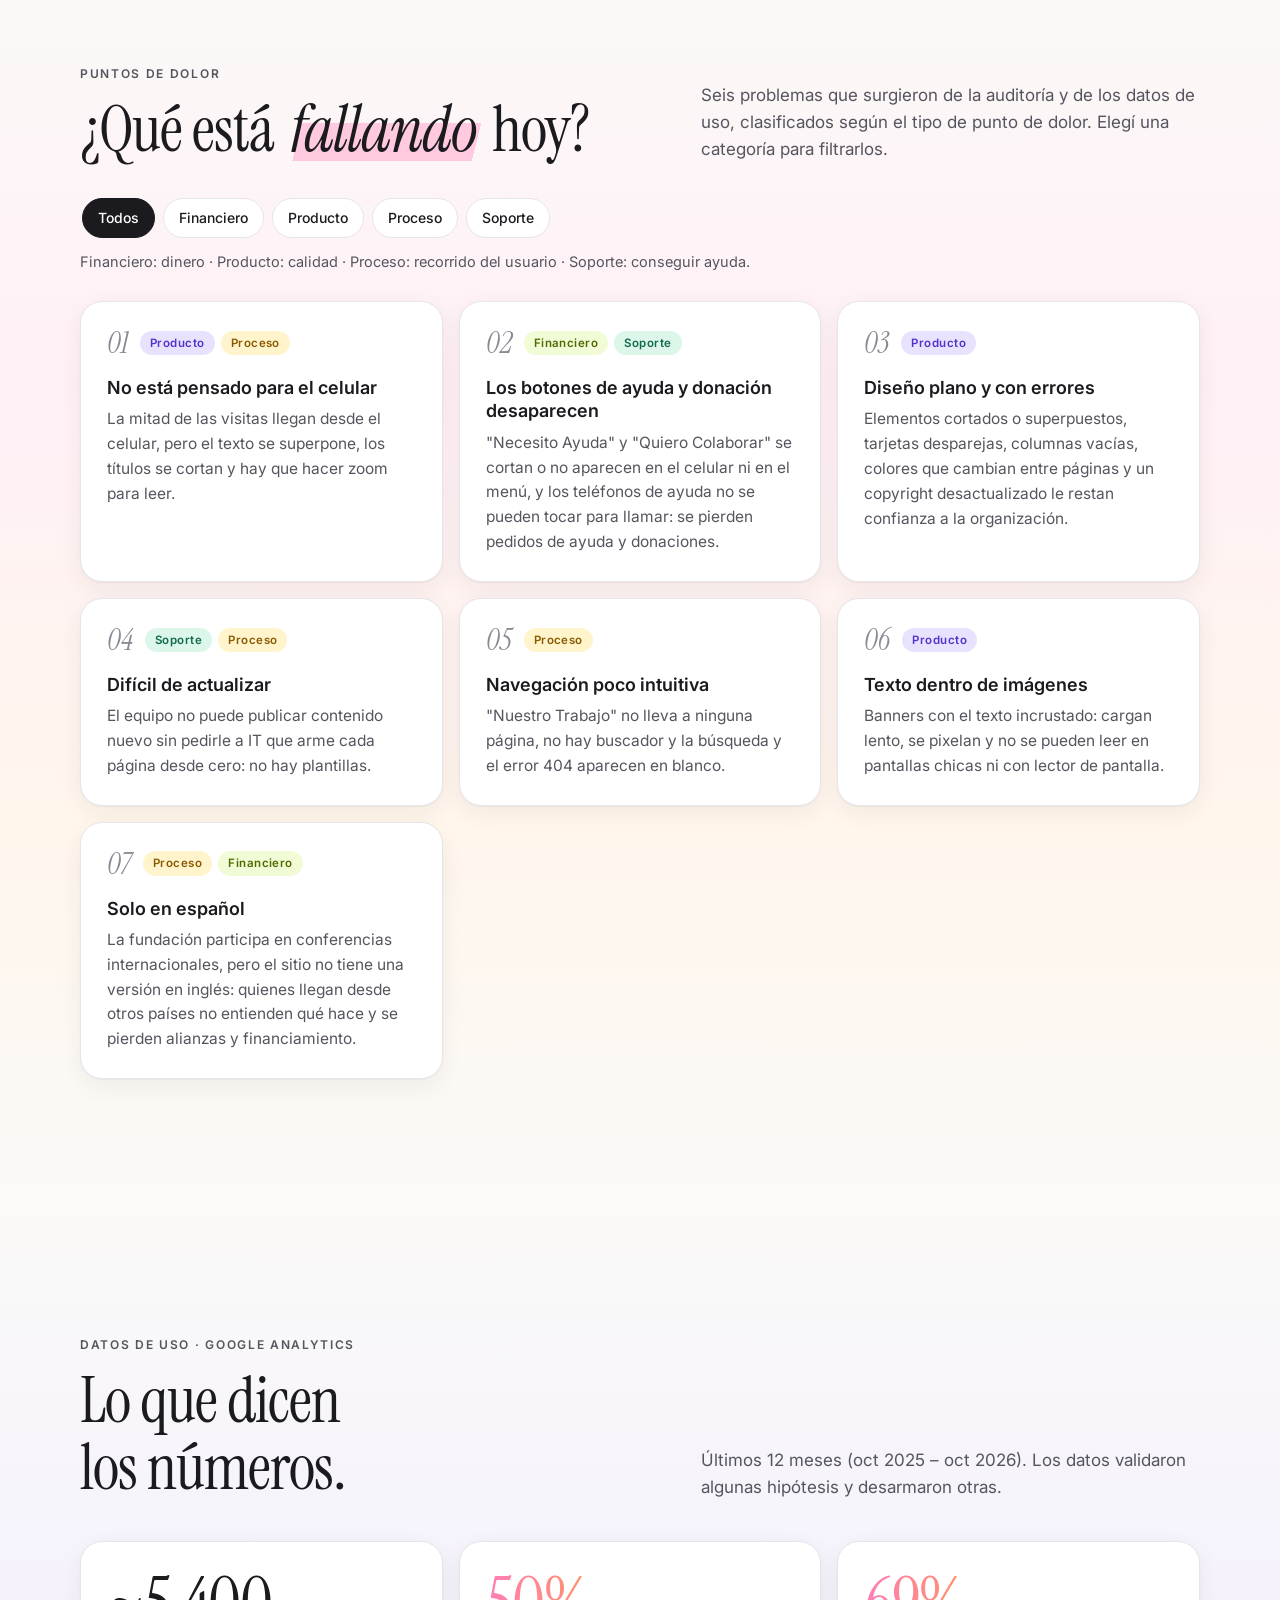
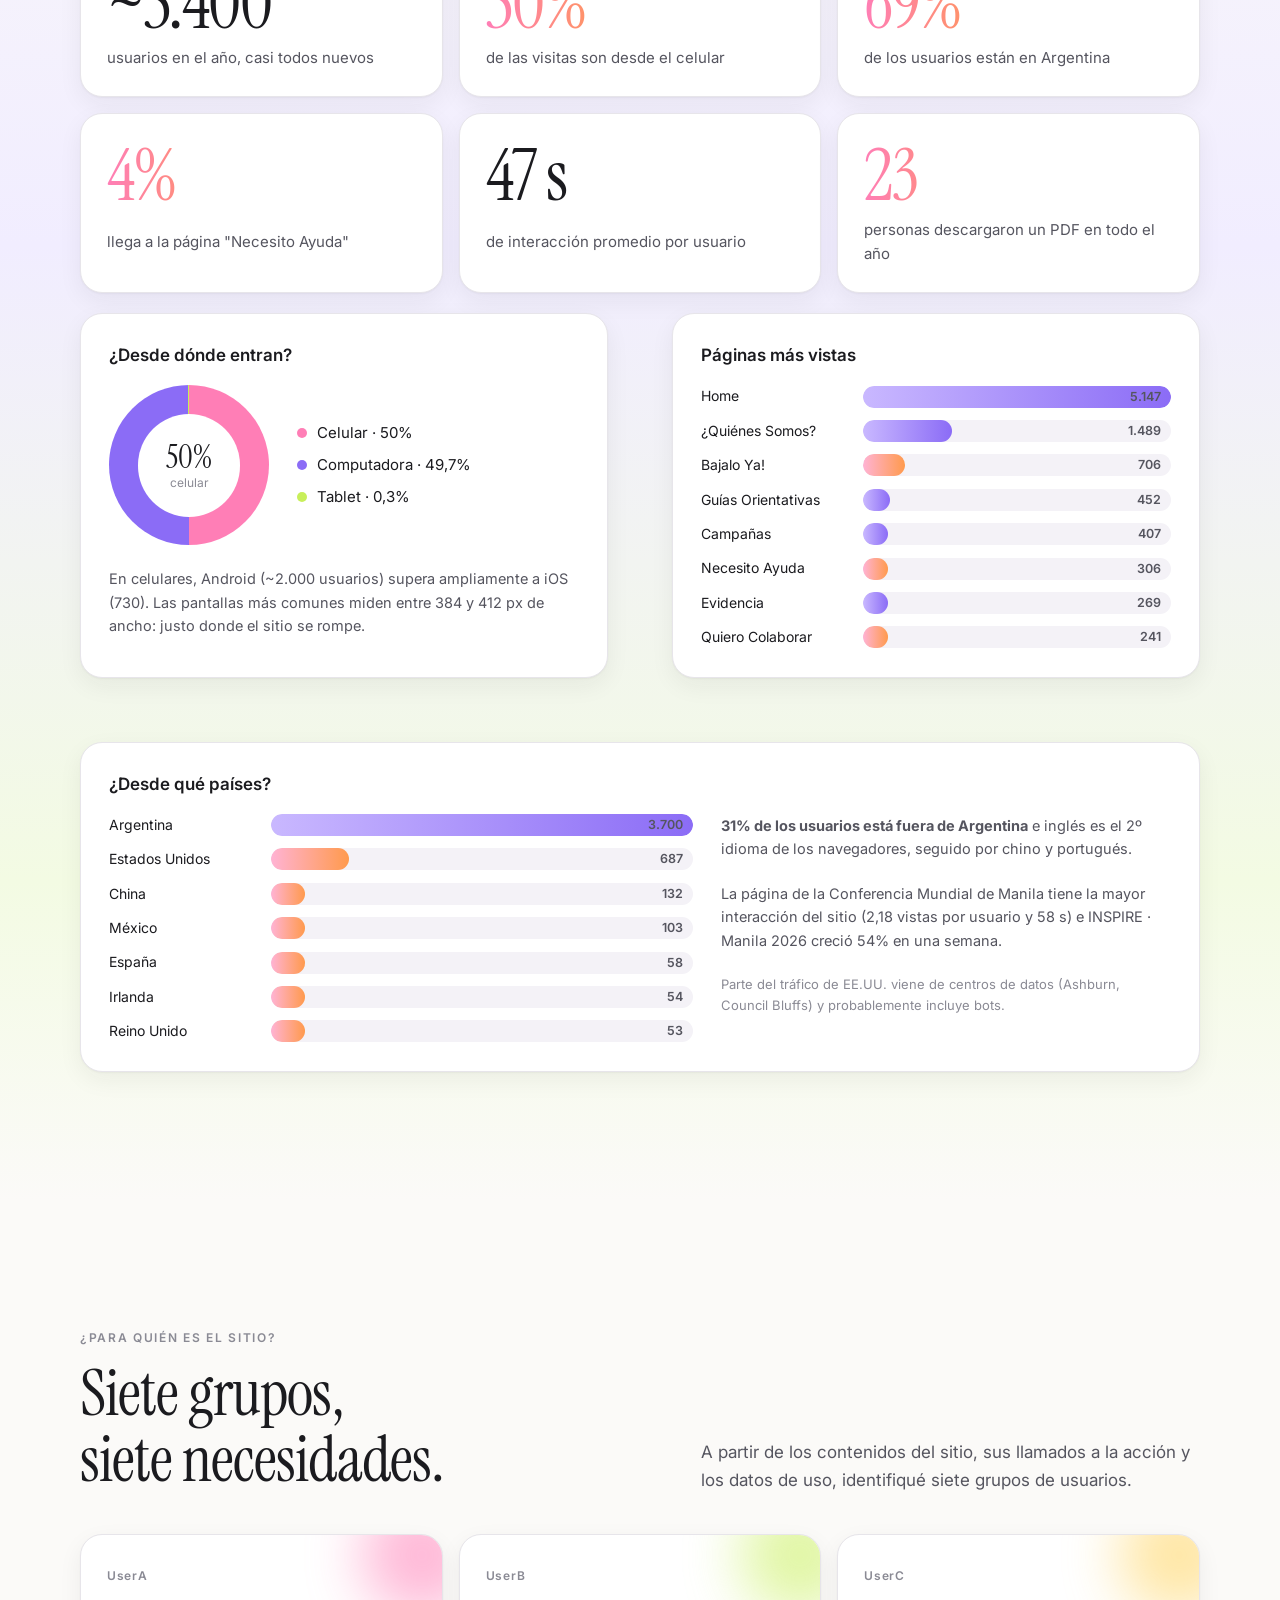
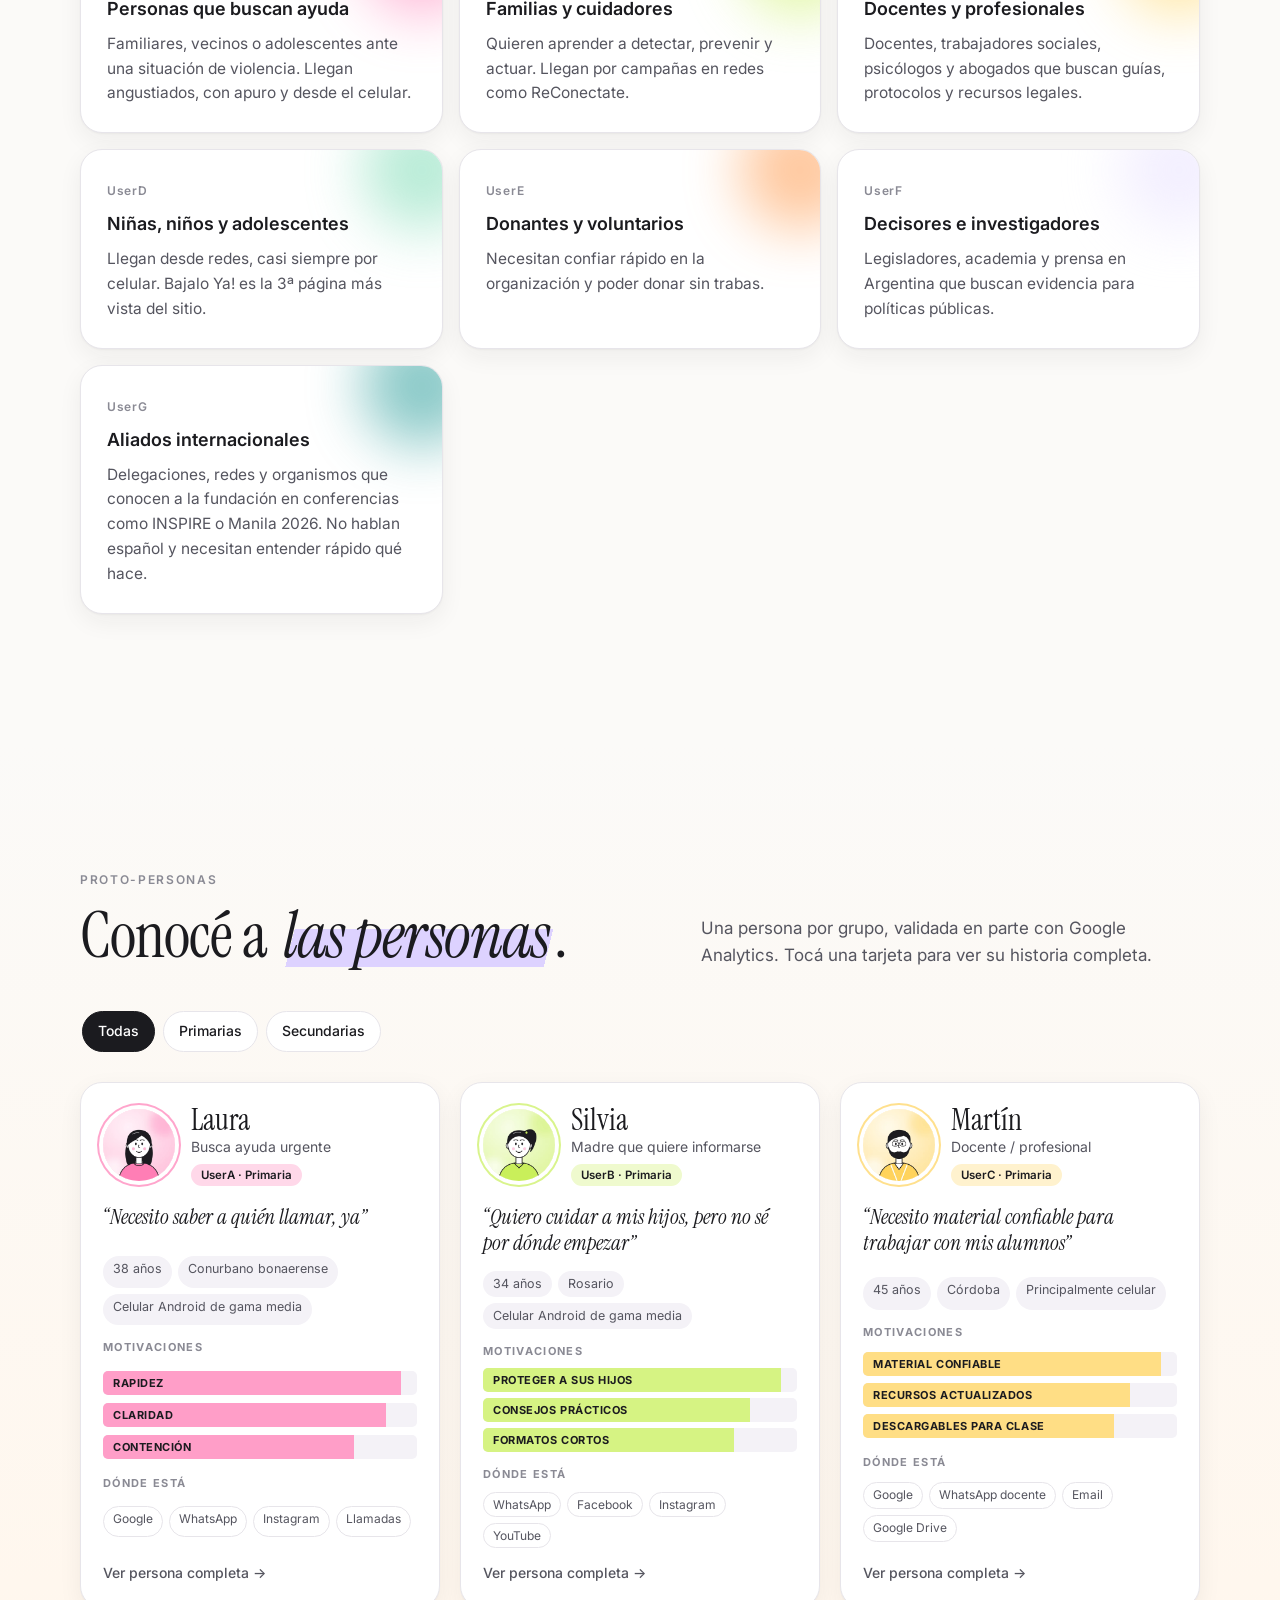
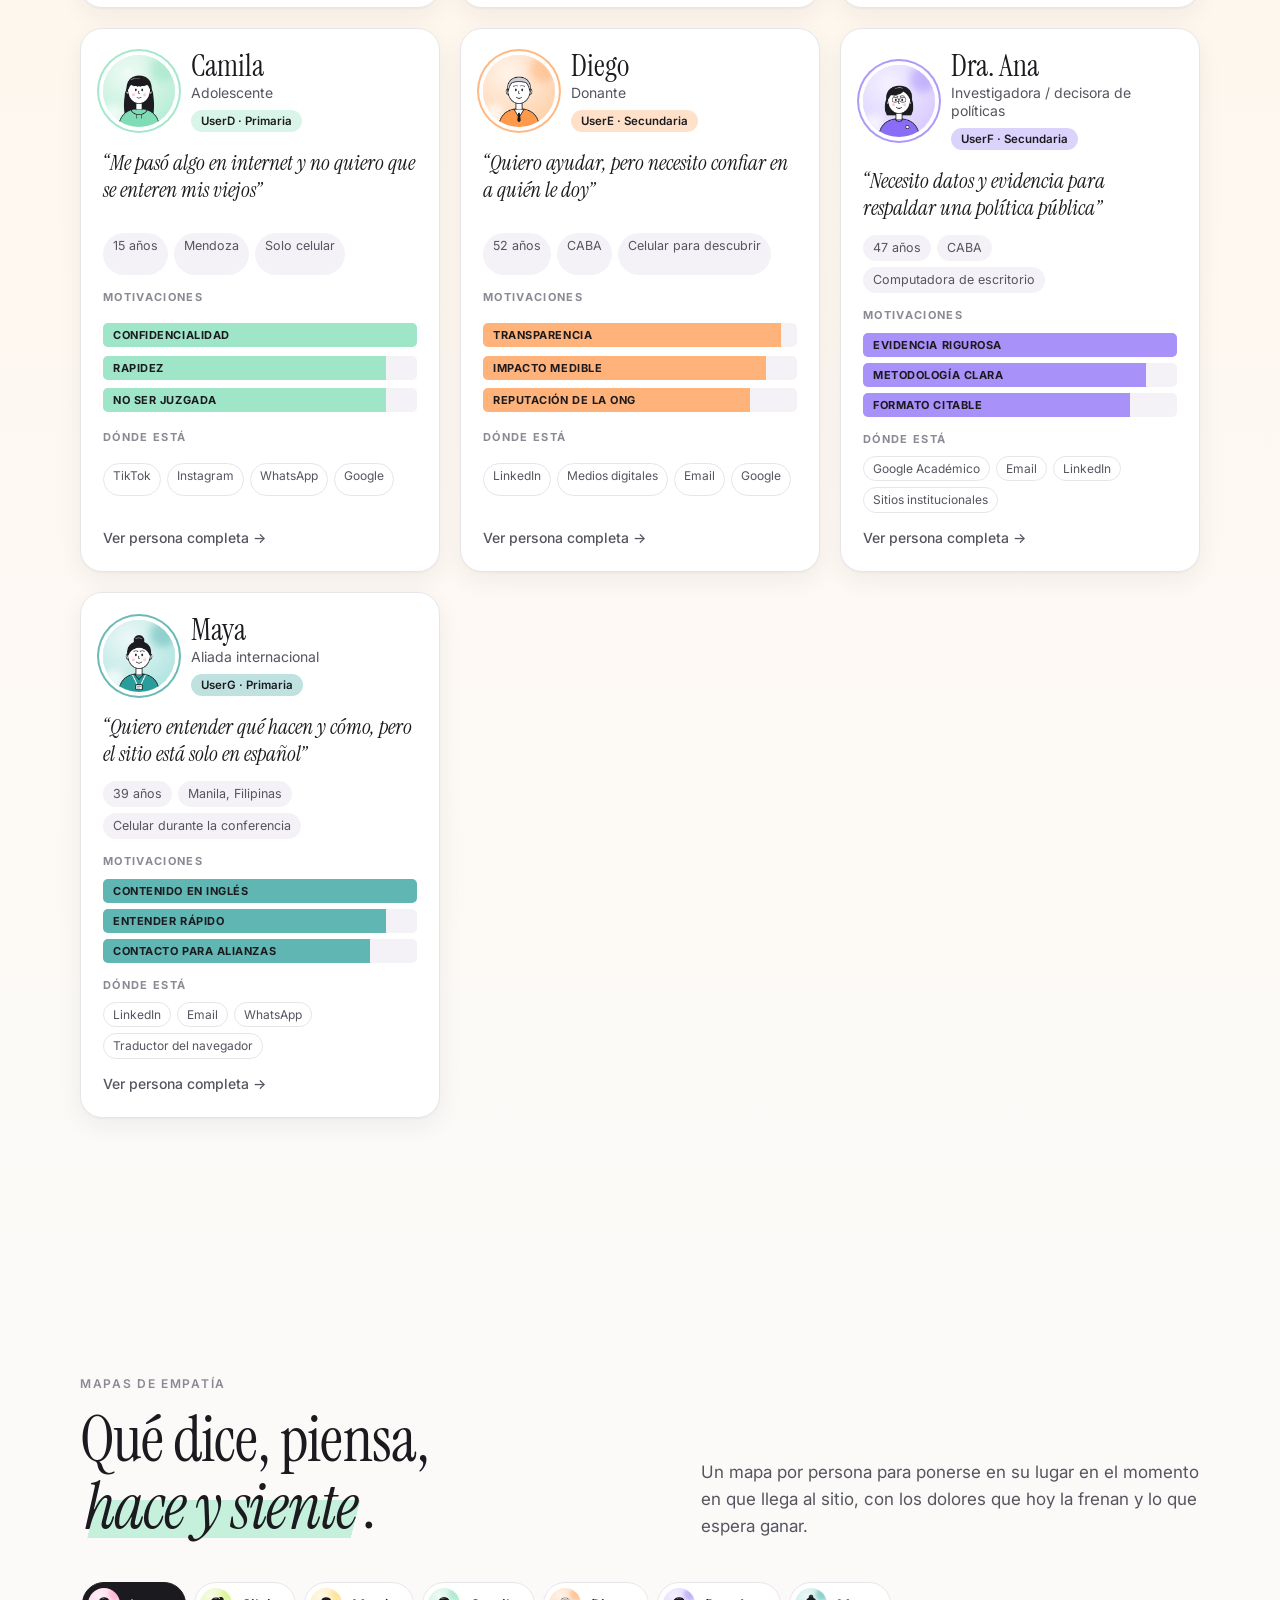
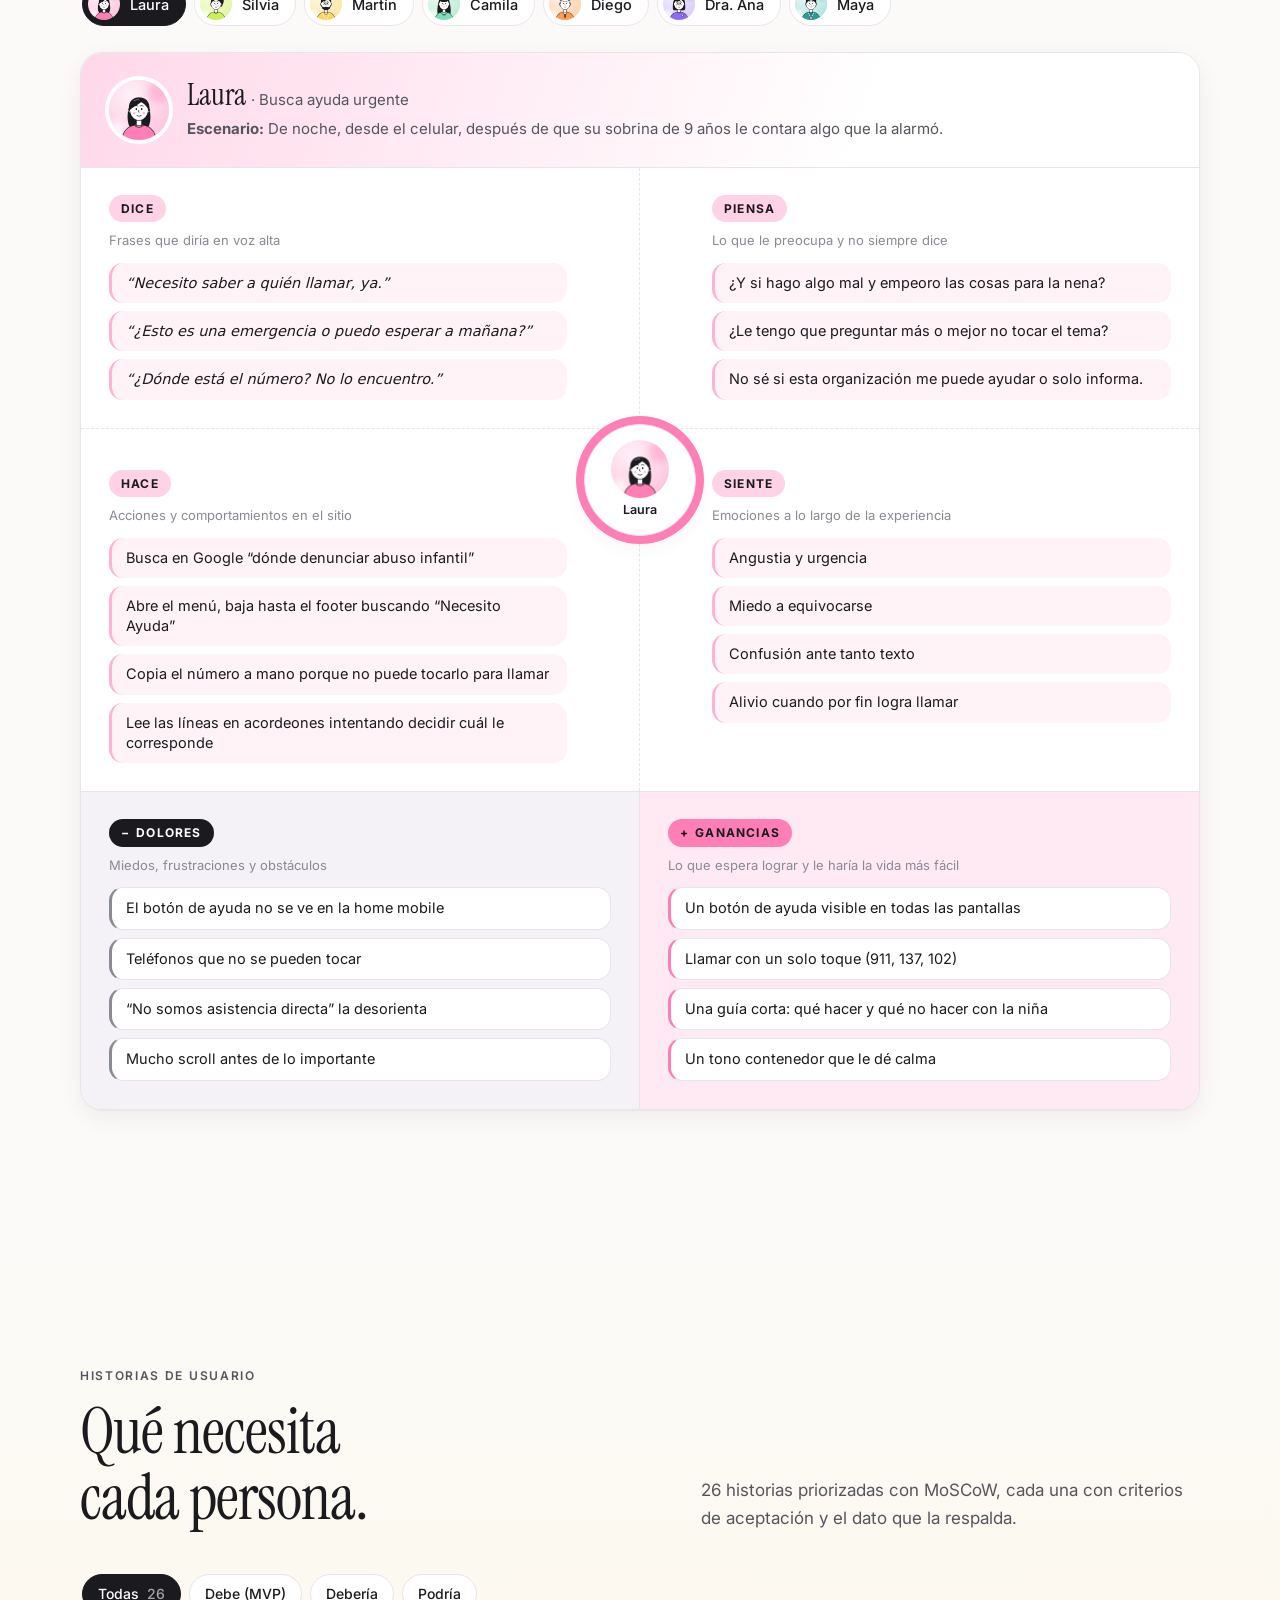
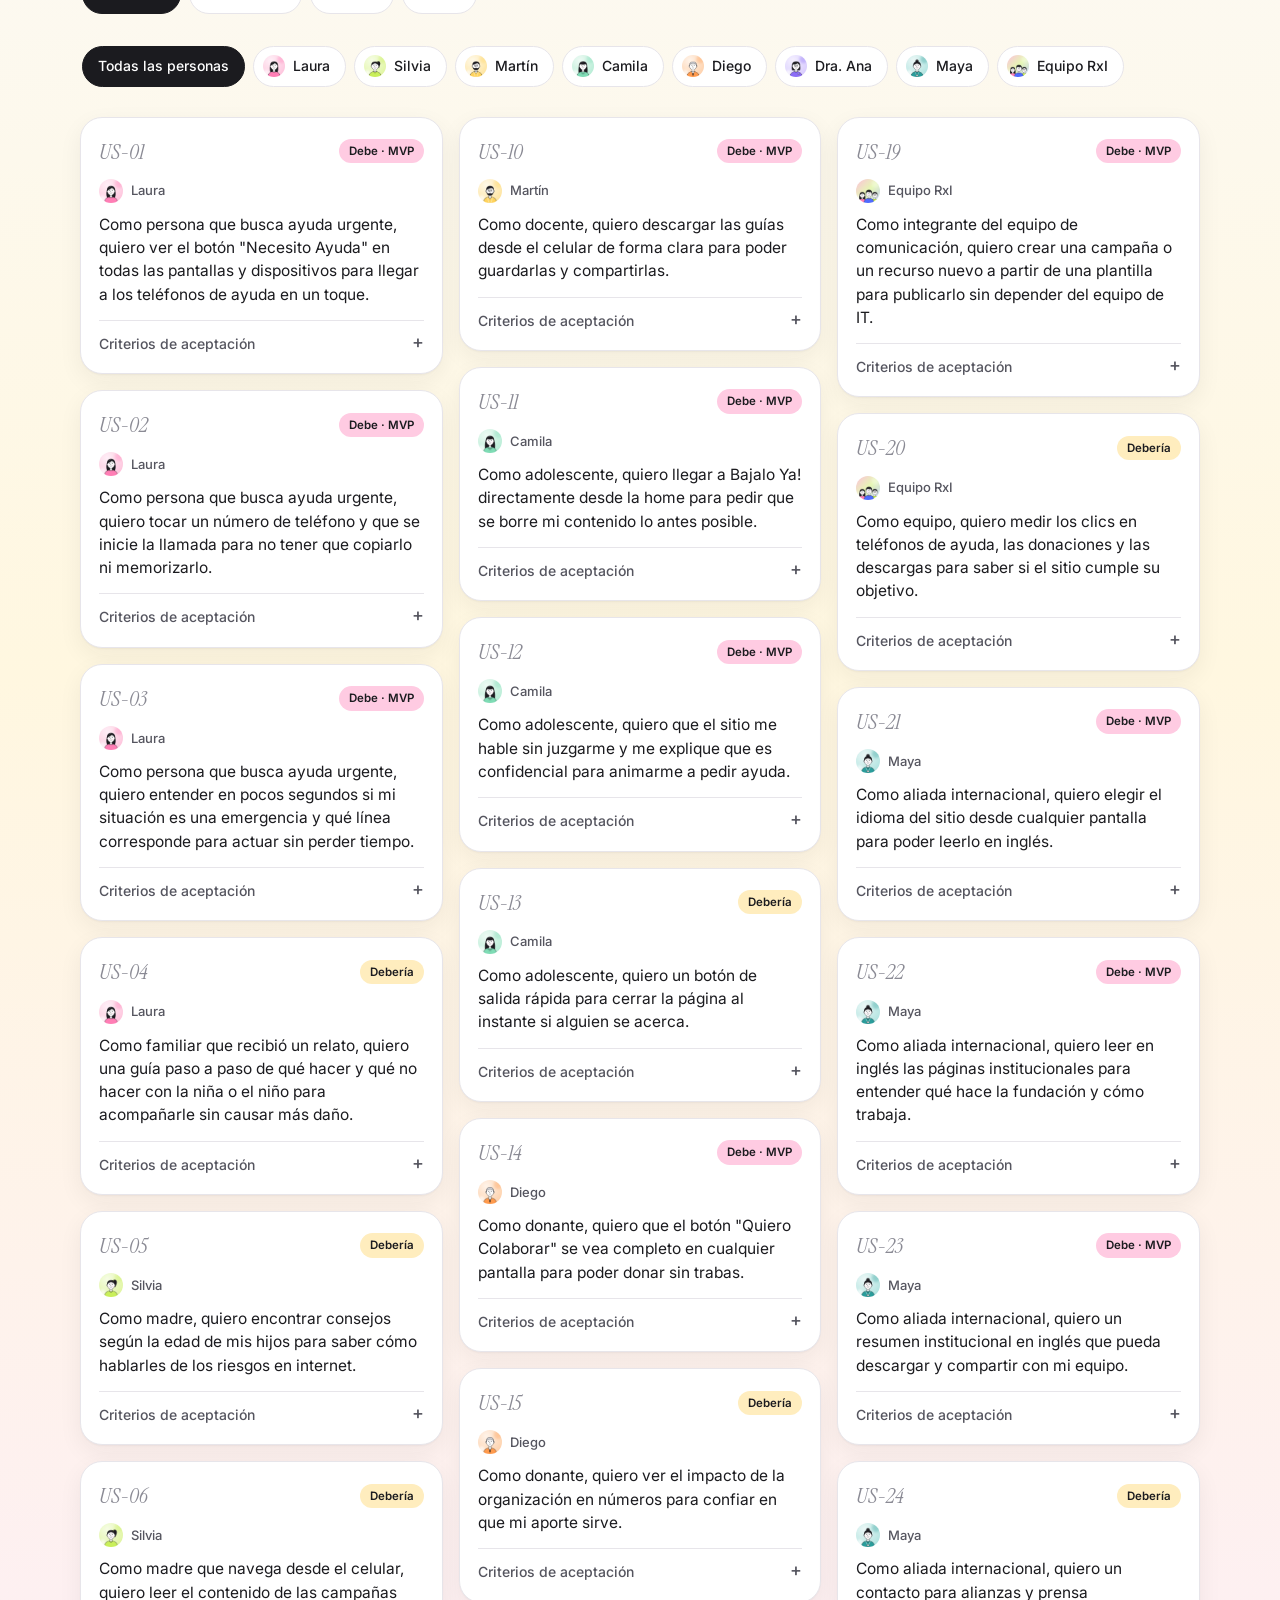
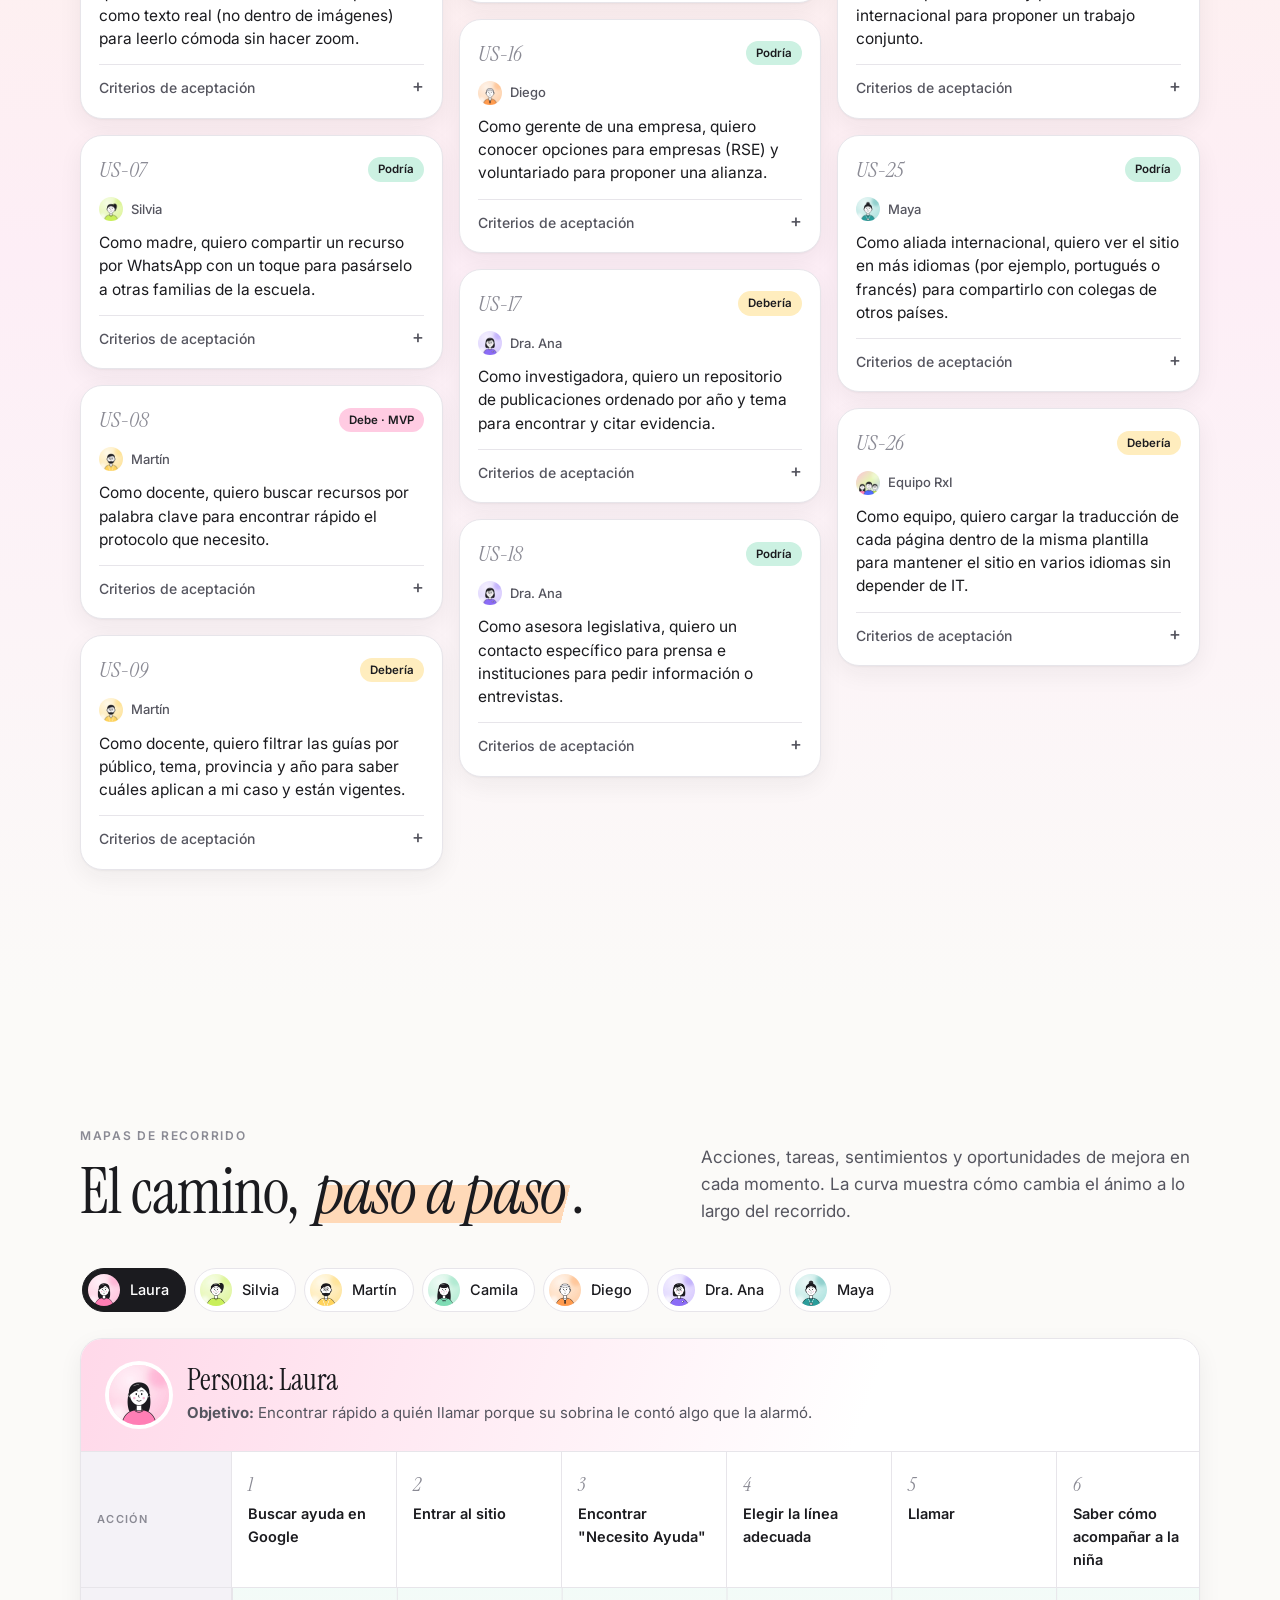
==== commit c21d5f11: "empathy maps" ====
--- a/index.html
+++ b/index.html
@@ -259,6 +259,7 @@
             <li>Auditoría heurística</li>
             <li>Google Analytics</li>
             <li>Proto-personas</li>
+            <li>Mapas de empatía</li>
             <li>Historias de usuario</li>
             <li>Mapas de recorrido</li>
           </ul>
@@ -593,7 +594,27 @@
         </div>
       </section>
 
-      <!-- 1.4 USER STORIES -->
+      <!-- 1.4 EMPATHY MAPS -->
+      <section class="section" id="empatia">
+        <div class="wrap">
+          <div class="section-head">
+            <div>
+              <p class="eyebrow">Mapas de empatía</p>
+              <h2 class="h2">
+                Qué dice, piensa, <br class="hide-sm" /><mark class="hl hl--mint">hace y siente</mark>.
+              </h2>
+            </div>
+            <p class="section-head__aside">
+              Un mapa por persona para ponerse en su lugar en el momento en que llega al sitio, con los
+              dolores que hoy la frenan y lo que espera ganar.
+            </p>
+          </div>
+          <div class="tabs" role="tablist" aria-label="Elegir persona" id="empathyTabs"></div>
+          <div class="emap card" id="empathyMap" aria-live="polite"></div>
+        </div>
+      </section>
+
+      <!-- 1.5 USER STORIES -->
       <section class="section section--grad-c" id="historias">
         <div class="wrap">
           <div class="section-head">
@@ -622,7 +643,7 @@
         </div>
       </section>
 
-      <!-- 1.5 JOURNEY MAPS -->
+      <!-- 1.6 JOURNEY MAPS -->
       <section class="section" id="journeys">
         <div class="wrap">
           <div class="section-head">
@@ -640,7 +661,7 @@
         </div>
       </section>
 
-      <!-- 1.6 INSIGHTS -->
+      <!-- 1.7 INSIGHTS -->
       <section class="section section--ink" id="insights">
         <div class="wrap">
           <p class="eyebrow eyebrow--lime">Aprendizajes</p>
@@ -841,7 +862,7 @@
     </footer>
 
     <!-- MODALS -->
-    <dialog class="modal" id="personaModal" aria-labelledby="pmTitle">
+    <dialog class="modal modal--persona" id="personaModal" aria-labelledby="pmTitle">
       <div class="modal__inner" id="personaModalBody"></div>
     </dialog>
     <dialog class="modal modal--img" id="imgModal" aria-label="Captura ampliada">
--- a/css/tokens.css
+++ b/css/tokens.css
@@ -27,7 +27,6 @@
 
   /* Equipo de Red por la Infancia: identidad de 3 colores */
   --team: linear-gradient(120deg, var(--pink), var(--lime) 50%, var(--blue));
-  --team-soft: linear-gradient(120deg, #ffc2dc, #def59c 50%, #c3ceff);
 
   --r: 22px;
   --r-sm: 14px;
--- a/css/components.css
+++ b/css/components.css
@@ -203,82 +203,168 @@
   font-size: 20px;
   z-index: 3;
 }
-.pm__head {
+/* Ficha de persona (modal) */
+.modal--persona {
+  max-width: min(1120px, 100% - 24px);
+}
+.pm__band {
   position: relative;
   display: flex;
-  gap: 22px;
   align-items: center;
-  padding: 32px;
-  background: linear-gradient(135deg, color-mix(in srgb, var(--c) 35%, white), #fff);
-}
-.pm__head img {
-  width: 108px;
-  height: 108px;
-  border-radius: 50%;
-  box-shadow: 0 0 0 5px #fff;
-}
-.pm__head h3 {
+  justify-content: space-between;
+  gap: 24px;
+  padding: 30px 84px 30px 36px;
+  background: var(--c);
+  color: var(--ink);
+}
+.pm__band h3 {
+  margin: 0;
   font-family: var(--f-display);
   font-weight: 400;
-  font-size: clamp(36px, 5vw, 48px);
-  margin: 4px 0 0;
+  font-size: clamp(40px, 6vw, 64px);
+  line-height: 0.95;
+  text-transform: uppercase;
+  letter-spacing: 0.01em;
+}
+.pm__band p {
+  margin: 6px 0 0;
+  font-size: 16px;
+  font-weight: 500;
+}
+.pm__tag {
+  flex: none;
+  padding-top: 10px;
+  border-top: 2px solid rgba(255, 255, 255, 0.75);
+  text-align: right;
+  font-size: 12px;
+  letter-spacing: 0.12em;
+  text-transform: uppercase;
+  line-height: 1.5;
+}
+.pm__band .modal__close {
+  top: 50%;
+  transform: translateY(-50%);
+}
+.pm__grid {
+  display: grid;
+  grid-template-columns: 1fr 1.05fr 1fr;
+  gap: 32px;
+  padding: 32px 36px;
+}
+.pm__col {
+  display: grid;
+  gap: 26px;
+  align-content: start;
+  min-width: 0;
+}
+.pm__h {
+  margin: 0 0 12px;
+  font-family: var(--f-display);
+  font-weight: 400;
+  font-size: 24px;
   line-height: 1;
 }
-.pm__head p {
-  margin: 4px 0 0;
+.pm__facts {
+  display: grid;
+  gap: 8px;
+  margin: 0;
+}
+.pm__facts div {
+  display: flex;
+  flex-wrap: wrap;
+  gap: 0 6px;
+  font-size: 15px;
+  line-height: 1.4;
+}
+.pm__facts dt {
+  font-weight: 700;
+}
+.pm__facts dt::after {
+  content: ":";
+}
+.pm__facts dd {
+  margin: 0;
   color: var(--ink-2);
 }
-.pm__body {
-  padding: 8px 32px 32px;
-  display: grid;
-  gap: 20px;
-}
-.pm__quote {
-  font-family: var(--f-display);
-  font-style: italic;
-  font-size: 26px;
-  line-height: 1.2;
-  margin: 0;
-}
-.pm__facts {
-  display: grid;
-  grid-template-columns: repeat(2, 1fr);
-  gap: 1px;
-  margin: 0;
-  background: var(--line);
-  border: 1px solid var(--line);
+.pm__portrait {
+  margin: 0;
   border-radius: var(--r-sm);
   overflow: hidden;
-}
-.pm__facts div {
-  padding: 12px 14px;
-  background: #fff;
-}
-.pm__facts dt {
-  font-size: 11px;
-  text-transform: uppercase;
-  letter-spacing: 0.12em;
-  font-weight: 600;
-  color: var(--ink-3);
-}
-.pm__facts dd {
-  margin: 2px 0 0;
+  background: color-mix(in srgb, var(--c) 18%, white);
+}
+.pm__portrait img {
+  display: block;
+  width: 62%;
+  margin: 26px auto 22px;
+  border-radius: 50%;
+  box-shadow: 0 0 0 6px #fff;
+}
+.pm__quote {
+  margin: 0;
+  padding: 20px 22px;
+  background: var(--c);
+  font-family: var(--f-display);
+  font-size: 24px;
+  line-height: 1.15;
+}
+.pm__bio {
+  padding: 22px 24px;
+  border-radius: var(--r-sm);
+  background: var(--soft);
+}
+.pm__bio p {
+  margin: 0 0 12px;
   font-size: 15px;
-}
-.pm__tabs {
-  display: flex;
-  gap: 8px;
+  line-height: 1.55;
+  color: var(--ink-2);
+}
+.pm__bio p:last-child {
+  margin-bottom: 0;
+}
+.pm__bio b {
+  color: var(--ink);
+}
+.pm__col ul {
+  margin: 0;
+  padding-left: 18px;
+  display: grid;
+  gap: 6px;
+  font-size: 14.5px;
+  line-height: 1.4;
+  color: var(--ink-2);
+}
+.pm__channels,
+.persona__channels {
+  display: flex;
   flex-wrap: wrap;
-}
-.pm__panel ul {
-  margin: 0;
-  padding-left: 20px;
-  display: grid;
   gap: 6px;
+}
+.pm__channels span {
+  padding: 5px 12px;
+  border-radius: 999px;
+  border: 1px solid var(--line);
+  font-size: 13px;
+  font-weight: 500;
+}
+.pm__foot {
+  display: grid;
+  grid-template-columns: 1.2fr 1fr;
+  gap: 16px 24px;
+  align-items: start;
+  padding: 0 36px 32px;
+}
+.pm__needs {
+  padding: 20px 22px;
+  border-radius: var(--r-sm);
+  border: 1px solid var(--line);
+}
+.pm__needs p {
+  margin: 0 0 8px;
+  font-size: 15px;
   color: var(--ink-2);
 }
-.pm__panel p {
-  color: var(--ink-2);
+.pm__needs p:last-child {
+  margin: 0;
 }
 .pm__ga {
   padding: 16px 18px;
@@ -294,6 +380,123 @@
   margin-bottom: 4px;
   color: #4f6a00;
 }
+.pm__links {
+  grid-column: 1 / -1;
+  display: flex;
+  flex-wrap: wrap;
+  gap: 10px;
+}
+
+/* Barras de motivación */
+.mbars {
+  display: grid;
+  gap: 10px;
+}
+.mbar {
+  position: relative;
+  display: block;
+  height: 34px;
+  background: var(--soft);
+  border-radius: 6px;
+  overflow: hidden;
+}
+.mbar__fill {
+  position: absolute;
+  inset: 0 auto 0 0;
+  background: var(--c);
+}
+.mbar__label {
+  position: relative;
+  display: block;
+  padding: 0 12px;
+  line-height: 34px;
+  font-size: 12.5px;
+  font-weight: 700;
+  text-transform: uppercase;
+  letter-spacing: 0.05em;
+  white-space: nowrap;
+  overflow: hidden;
+  text-overflow: ellipsis;
+}
+.mbars--mini {
+  gap: 6px;
+}
+.mbars--mini .mbar {
+  height: 24px;
+  border-radius: 5px;
+}
+.mbars--mini .mbar__fill {
+  background: color-mix(in srgb, var(--c) 75%, white);
+}
+.mbars--mini .mbar__label {
+  line-height: 24px;
+  font-size: 11px;
+  padding: 0 10px;
+}
+
+/* Ejes de personalidad */
+.psliders {
+  display: grid;
+  gap: 14px;
+}
+.pslider__track {
+  position: relative;
+  display: block;
+  height: 8px;
+  border-radius: 999px;
+  background: var(--soft);
+}
+.pslider__knob {
+  position: absolute;
+  top: 50%;
+  width: 34px;
+  height: 18px;
+  border-radius: 4px;
+  background: var(--c);
+  transform: translate(-50%, -50%);
+  box-shadow: 0 0 0 2px #fff;
+}
+.pslider__ends {
+  display: flex;
+  justify-content: space-between;
+  margin-top: 6px;
+  font-size: 11.5px;
+  font-weight: 700;
+  text-transform: uppercase;
+  letter-spacing: 0.05em;
+}
+
+@media (max-width: 960px) {
+  .pm__grid {
+    grid-template-columns: 1fr 1fr;
+  }
+  .pm__grid .pm__col:first-child {
+    grid-column: 1 / -1;
+    grid-template-columns: 1fr 1fr;
+    align-items: start;
+  }
+}
+@media (max-width: 640px) {
+  .pm__band {
+    padding: 24px 72px 24px 22px;
+  }
+  .pm__tag {
+    display: none;
+  }
+  .pm__grid,
+  .pm__grid .pm__col:first-child,
+  .pm__foot {
+    grid-template-columns: 1fr;
+  }
+  .pm__grid {
+    padding: 24px 22px;
+    gap: 26px;
+  }
+  .pm__foot {
+    padding: 0 22px 24px;
+  }
+}
+
 .modal--img .modal__inner {
   background: #141418;
 }
@@ -323,42 +526,8 @@
   color: #fff;
 }
 
-@media (max-width: 760px) {
-  .pm__facts {
-    grid-template-columns: 1fr;
-  }
-  .pm__head {
-    flex-direction: column;
-    align-items: flex-start;
-    padding: 26px 22px 18px;
-  }
-  .pm__head img {
-    width: 88px;
-    height: 88px;
-  }
-  .pm__body {
-    padding: 4px 22px 24px;
-  }
-}
-
-/* Detalles del modal de persona */
-.pm__facts-wide {
-  grid-column: 1 / -1;
-}
-.pm__context {
-  margin: 0;
-}
-.pm__panel p {
-  margin: 0 0 10px;
-}
 .modal__count {
   align-self: center;
   color: #fff;
   font-weight: 600;
 }
-.pm__body .btn {
-  justify-self: start;
-}
-.pm__head .persona__badge {
-  background: rgba(255, 255, 255, 0.75);
-}
--- a/css/sections/empathize.css
+++ b/css/sections/empathize.css
@@ -559,6 +559,24 @@
   padding: 3px 10px;
   border-radius: 999px;
   background: var(--soft);
+  color: var(--ink-2);
+}
+.persona__block {
+  display: grid;
+  gap: 8px;
+}
+.persona__label {
+  font-size: 11px;
+  font-weight: 700;
+  text-transform: uppercase;
+  letter-spacing: 0.12em;
+  color: var(--ink-3);
+}
+.persona__channels span {
+  font-size: 12px;
+  padding: 2px 9px;
+  border-radius: 999px;
+  border: 1px solid var(--line);
   color: var(--ink-2);
 }
 .persona__more {
@@ -1005,3 +1023,208 @@
     grid-template-columns: 1fr;
   }
 }
+
+/* Mapas de empatía */
+.emap {
+  padding: 0;
+  overflow: hidden;
+}
+.emap__head {
+  padding: 26px 28px;
+  background: linear-gradient(110deg, color-mix(in srgb, var(--c) 30%, white), #fff 70%);
+  display: flex;
+  gap: 18px;
+  align-items: center;
+  border-bottom: 1px solid var(--line);
+}
+.emap__head img {
+  width: 60px;
+  height: 60px;
+  border-radius: 50%;
+  box-shadow: 0 0 0 4px #fff;
+  flex-shrink: 0;
+}
+.emap__head h3 {
+  margin: 0;
+  font-family: var(--f-display);
+  font-weight: 400;
+  font-size: 30px;
+  line-height: 1.05;
+}
+.emap__head h3 span::before {
+  content: "· ";
+}
+.emap__head h3 span {
+  font-family: var(--f-body);
+  font-size: 15px;
+  color: var(--ink-2);
+}
+.emap__head p {
+  margin: 6px 0 0;
+  color: var(--ink-2);
+  font-size: 15px;
+}
+.emap__canvas {
+  position: relative;
+  display: grid;
+  grid-template-columns: 1fr 1fr;
+}
+.emap__q,
+.emap__pg {
+  padding: 26px 28px 28px;
+}
+.emap__q--says {
+  border-right: 1px dashed var(--line);
+  border-bottom: 1px dashed var(--line);
+  padding-right: 72px;
+}
+.emap__q--thinks {
+  border-bottom: 1px dashed var(--line);
+  padding-left: 72px;
+}
+.emap__q--does {
+  border-right: 1px dashed var(--line);
+  padding-right: 72px;
+  padding-top: 40px;
+}
+.emap__q--feels {
+  padding-left: 72px;
+  padding-top: 40px;
+}
+.emap__label {
+  display: inline-block;
+  margin: 0;
+  padding: 4px 12px;
+  border-radius: 999px;
+  font-size: 12px;
+  font-weight: 700;
+  text-transform: uppercase;
+  letter-spacing: 0.1em;
+  background: color-mix(in srgb, var(--c) 35%, white);
+}
+.emap__hint {
+  margin: 8px 0 12px;
+  color: var(--ink-3);
+  font-size: 13px;
+}
+.emap ul {
+  margin: 0;
+  padding: 0;
+  list-style: none;
+  display: grid;
+  gap: 8px;
+}
+.emap li {
+  padding: 10px 14px;
+  border-radius: var(--r-sm);
+  background: color-mix(in srgb, var(--c) 9%, white);
+  border-left: 3px solid color-mix(in srgb, var(--c) 60%, white);
+  font-size: 14.5px;
+  line-height: 1.4;
+}
+.emap__q--says li {
+  font-style: italic;
+}
+.emap__center {
+  position: absolute;
+  left: 50%;
+  top: 50%;
+  transform: translate(-50%, -50%);
+  width: 112px;
+  height: 112px;
+  border-radius: 50%;
+  background: #fff;
+  border: 1px solid var(--line);
+  box-shadow:
+    0 0 0 8px var(--c),
+    var(--shadow);
+  display: grid;
+  place-items: center;
+  align-content: center;
+  gap: 2px;
+  text-align: center;
+}
+.emap__center img {
+  width: 58px;
+  height: 58px;
+  border-radius: 50%;
+}
+.emap__center span {
+  font-size: 12.5px;
+  font-weight: 600;
+}
+.emap__bottom {
+  display: grid;
+  grid-template-columns: 1fr 1fr;
+  border-top: 1px solid var(--line);
+}
+.emap__pg--pains {
+  background: var(--soft);
+  border-right: 1px solid var(--line);
+}
+.emap__pg--gains {
+  background: color-mix(in srgb, var(--c) 16%, white);
+}
+.emap__pg .emap__label::before {
+  margin-right: 6px;
+}
+.emap__pg--pains .emap__label {
+  background: var(--ink);
+  color: #fff;
+}
+.emap__pg--pains .emap__label::before {
+  content: "−";
+}
+.emap__pg--gains .emap__label {
+  background: var(--c);
+}
+.emap__pg--gains .emap__label::before {
+  content: "+";
+}
+.emap__pg li {
+  background: #fff;
+  border: 1px solid var(--line);
+}
+.emap__pg--gains li {
+  border-left: 3px solid var(--c);
+}
+.emap__pg--pains li {
+  border-left: 3px solid var(--ink-3);
+}
+
+@media (max-width: 760px) {
+  .emap__head {
+    padding: 20px;
+  }
+  .emap__head h3 span {
+    display: block;
+    margin-top: 4px;
+  }
+  .emap__head h3 span::before {
+    content: none;
+  }
+  .emap__canvas,
+  .emap__bottom {
+    grid-template-columns: 1fr;
+  }
+  .emap__center {
+    display: none;
+  }
+  .emap__q,
+  .emap__q--says,
+  .emap__q--thinks,
+  .emap__q--does,
+  .emap__q--feels,
+  .emap__pg {
+    padding: 22px 20px;
+    border-right: none;
+    border-bottom: 1px dashed var(--line);
+  }
+  .emap__q--feels {
+    border-bottom: none;
+  }
+  .emap__pg--pains {
+    border-right: none;
+    border-bottom: 1px solid var(--line);
+  }
+}
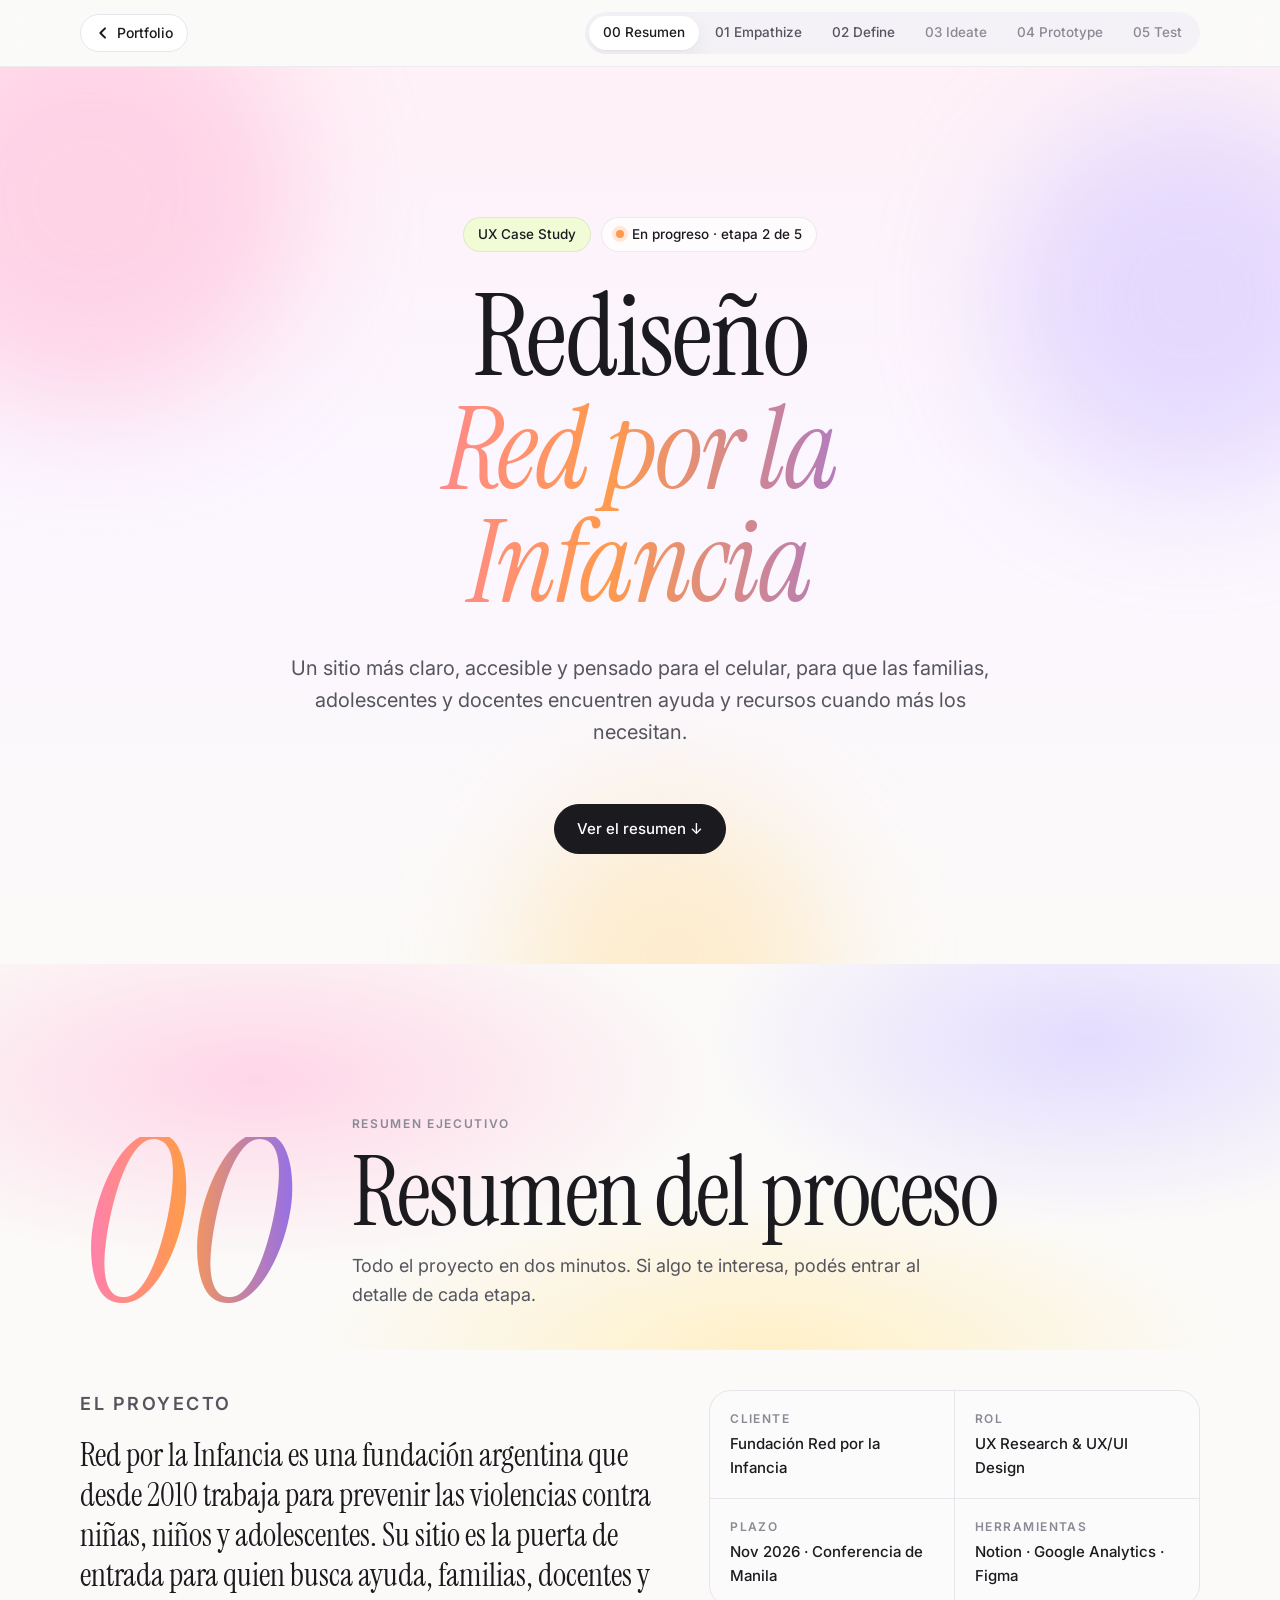
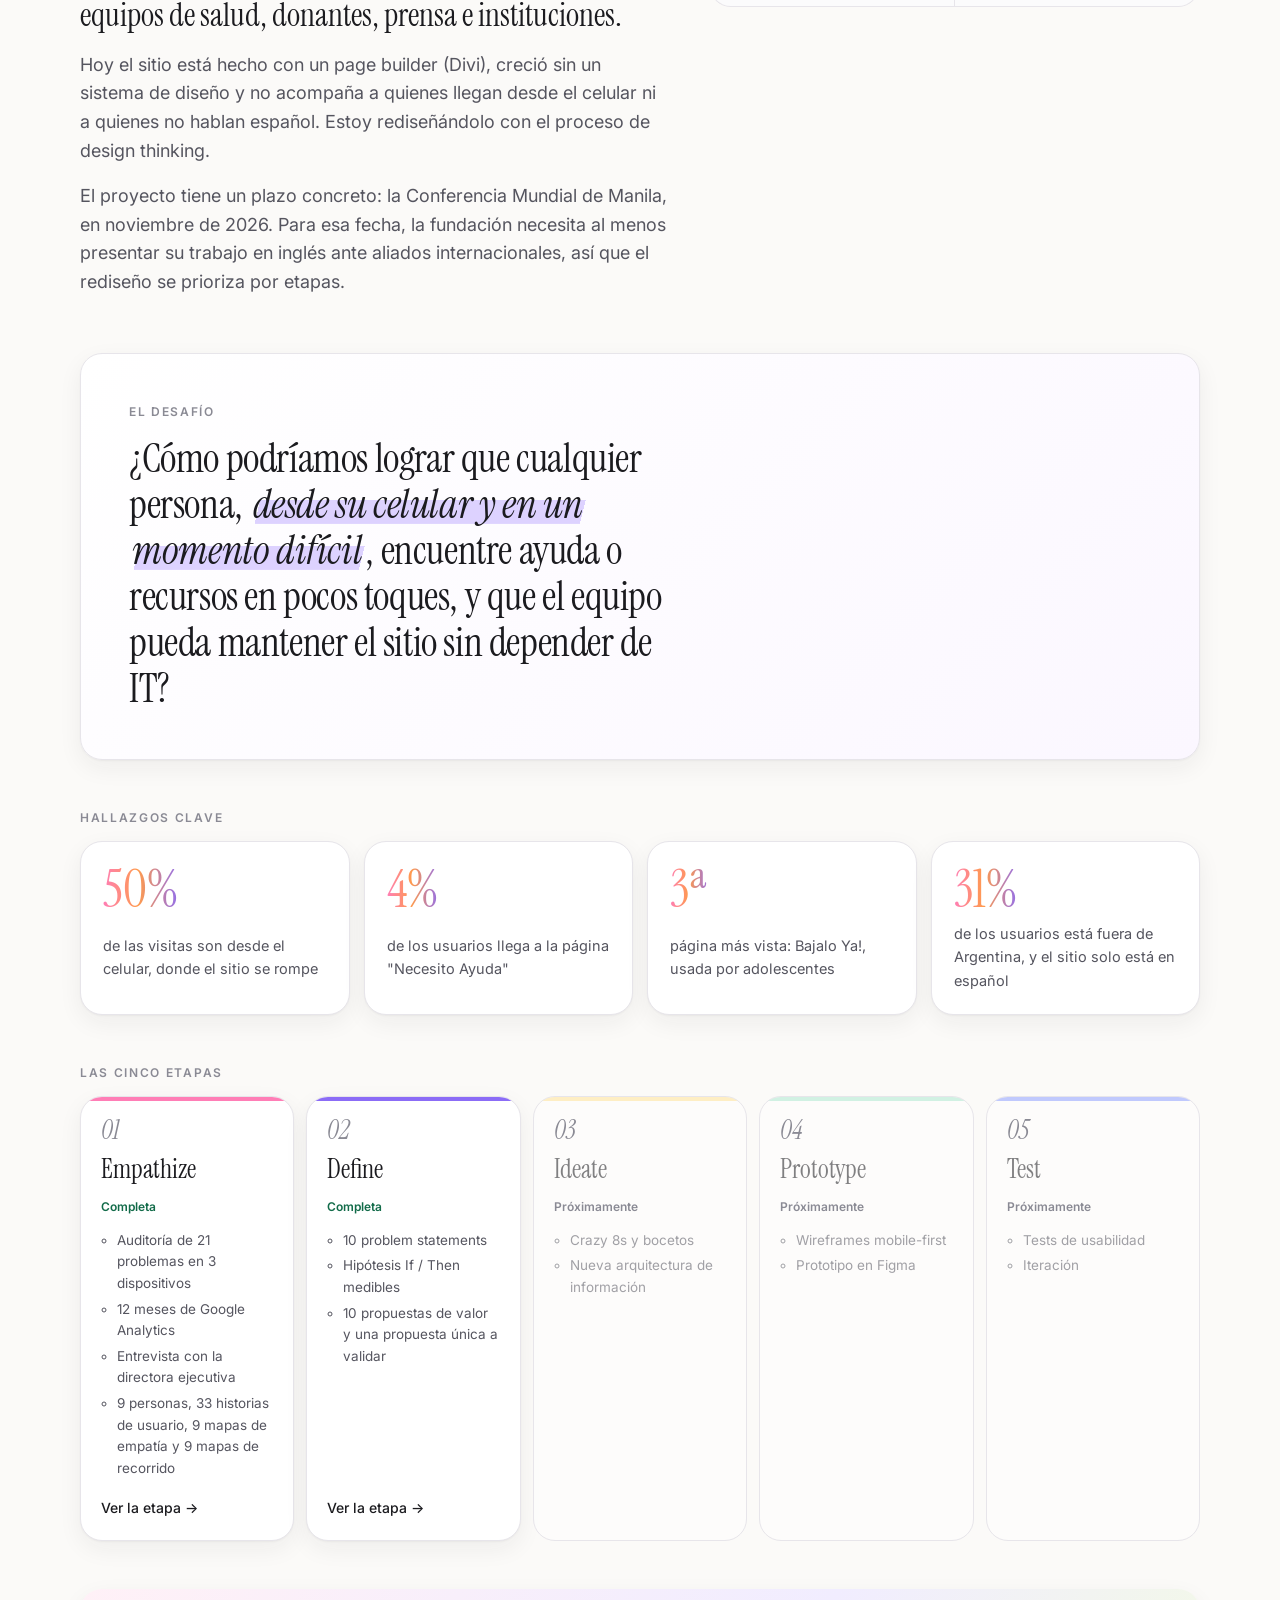
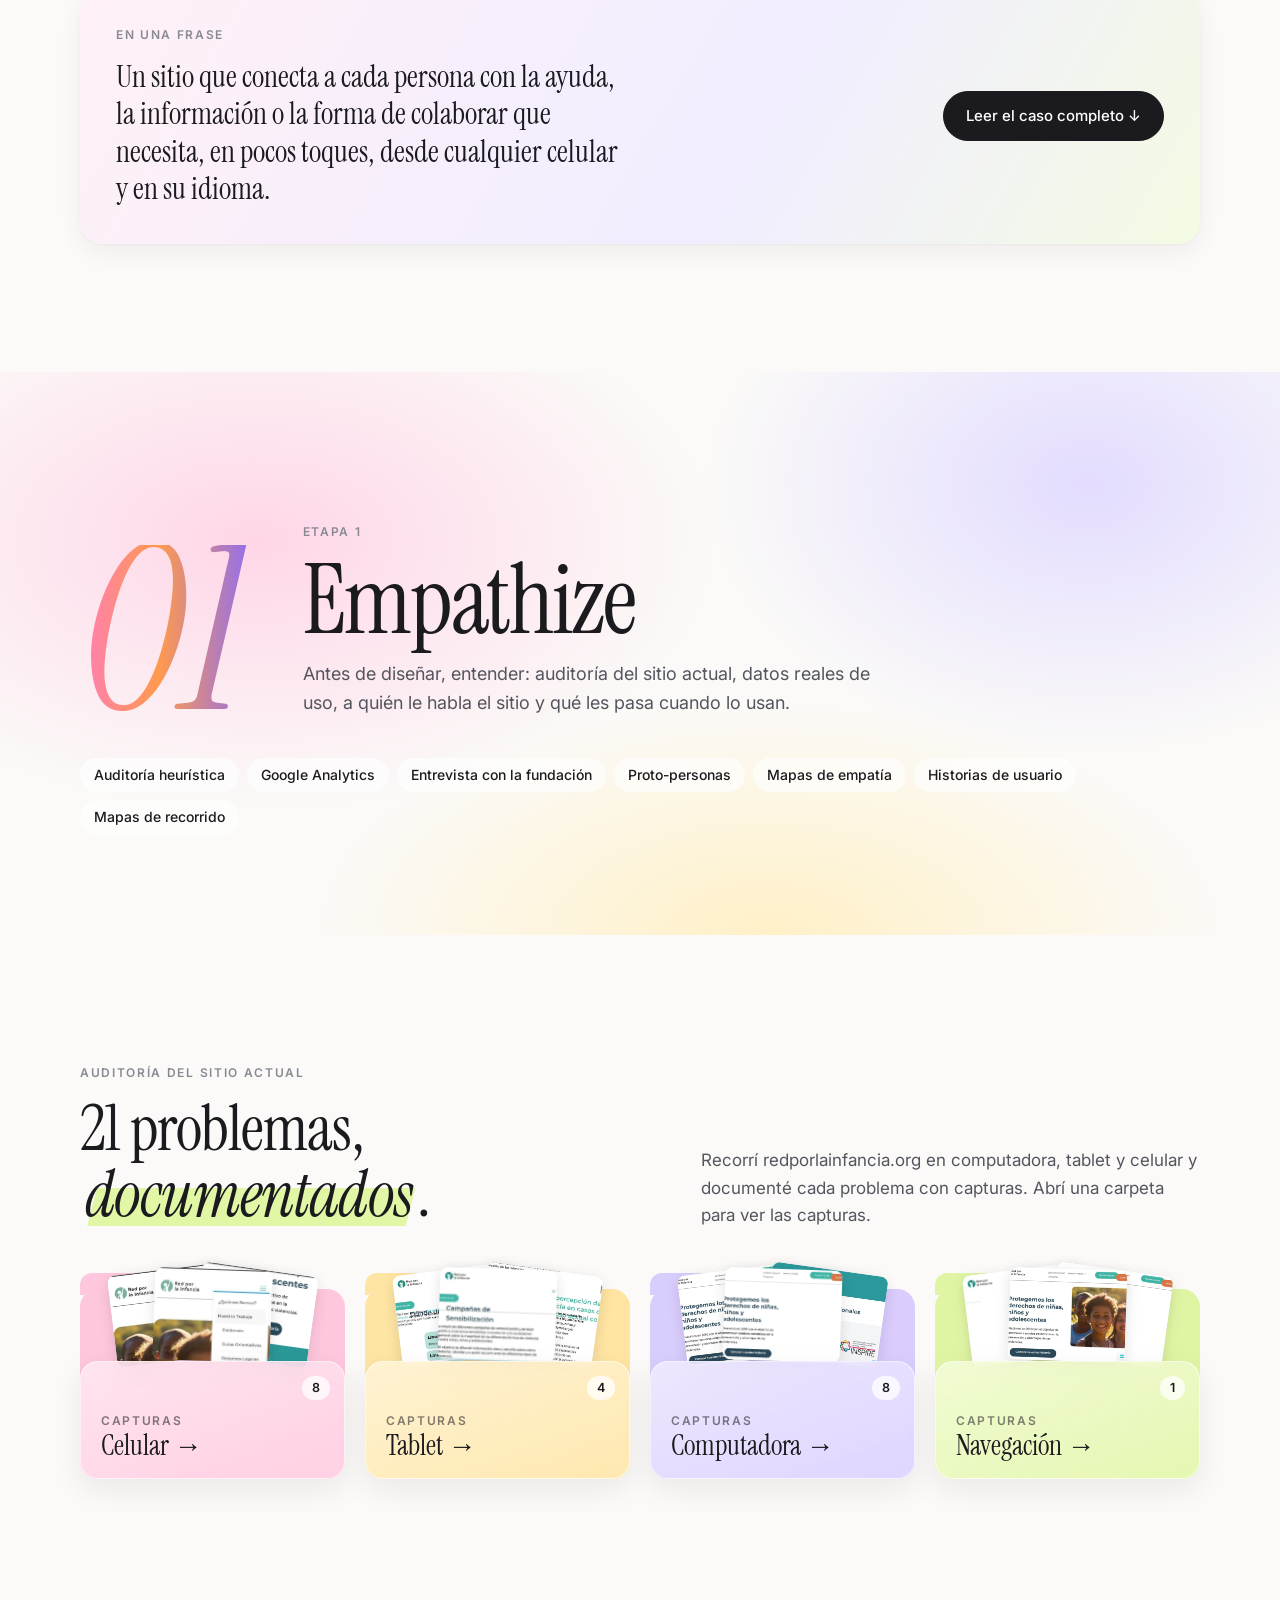
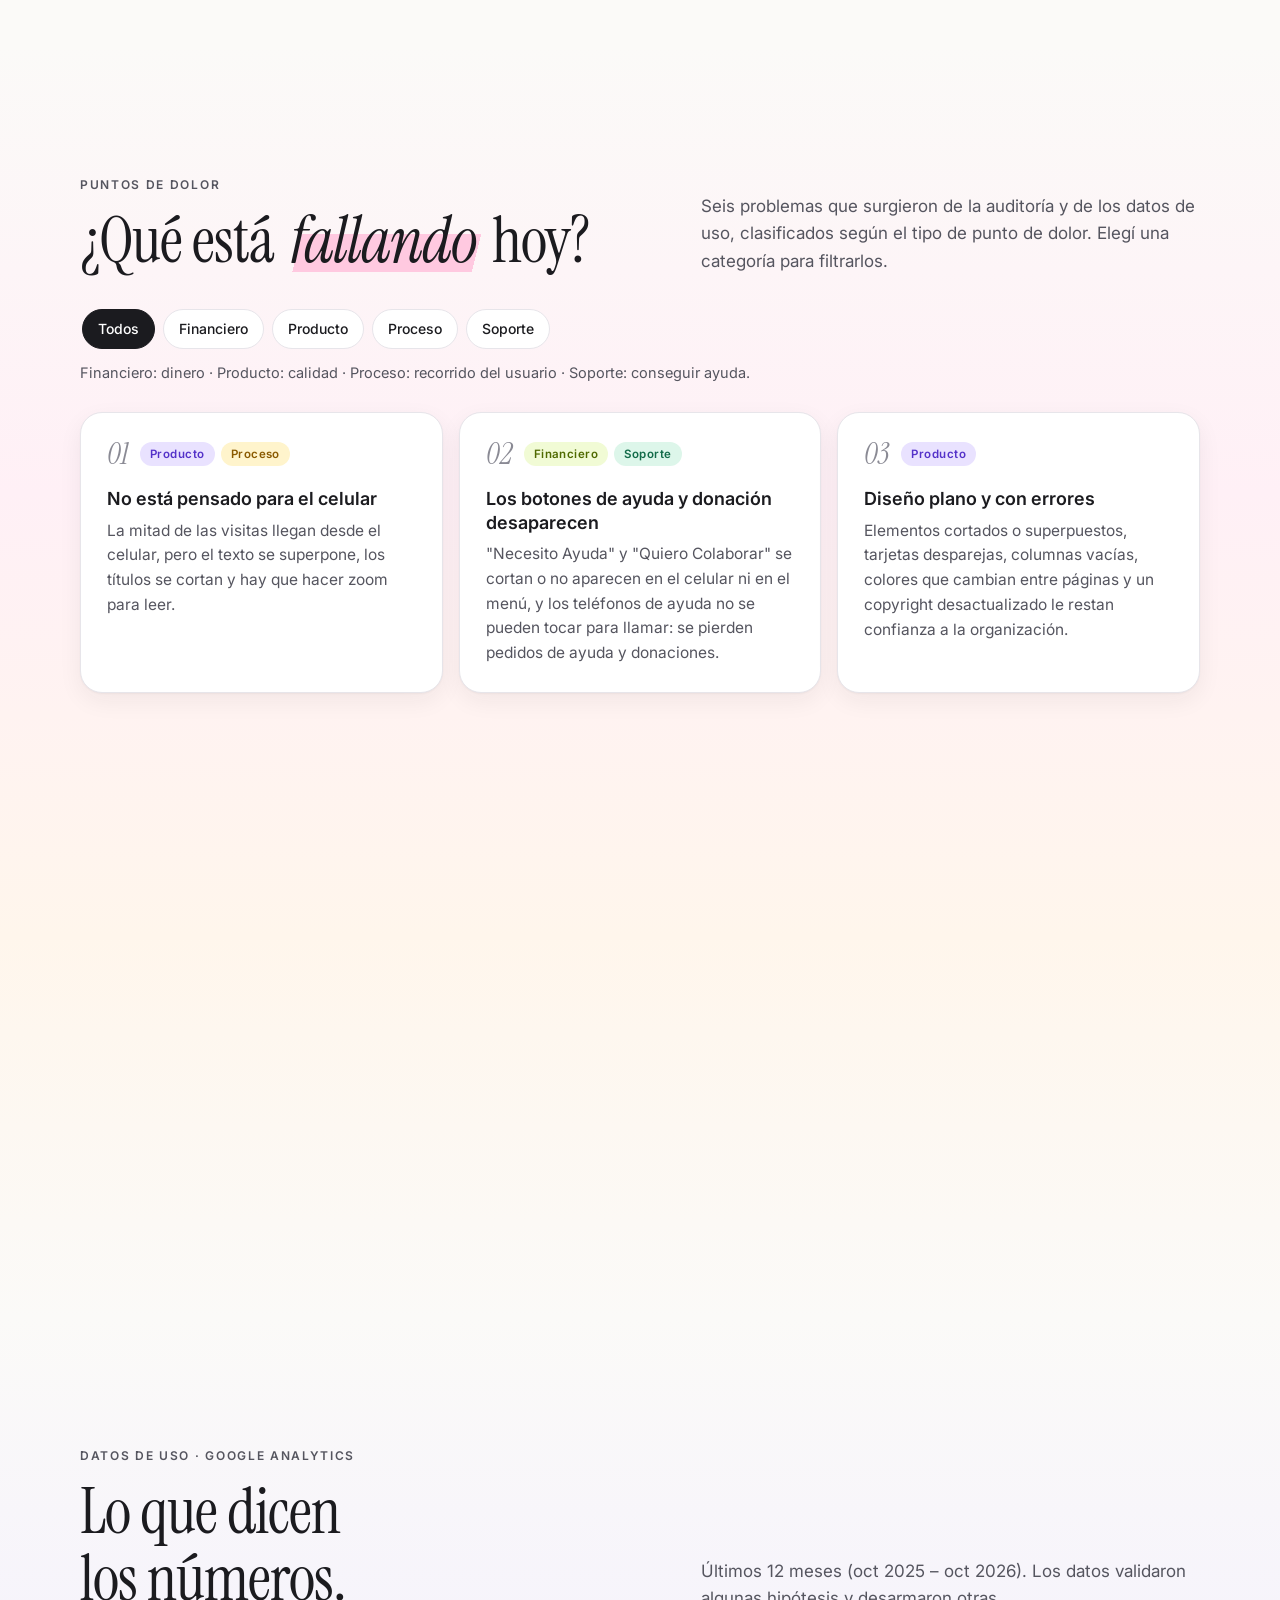
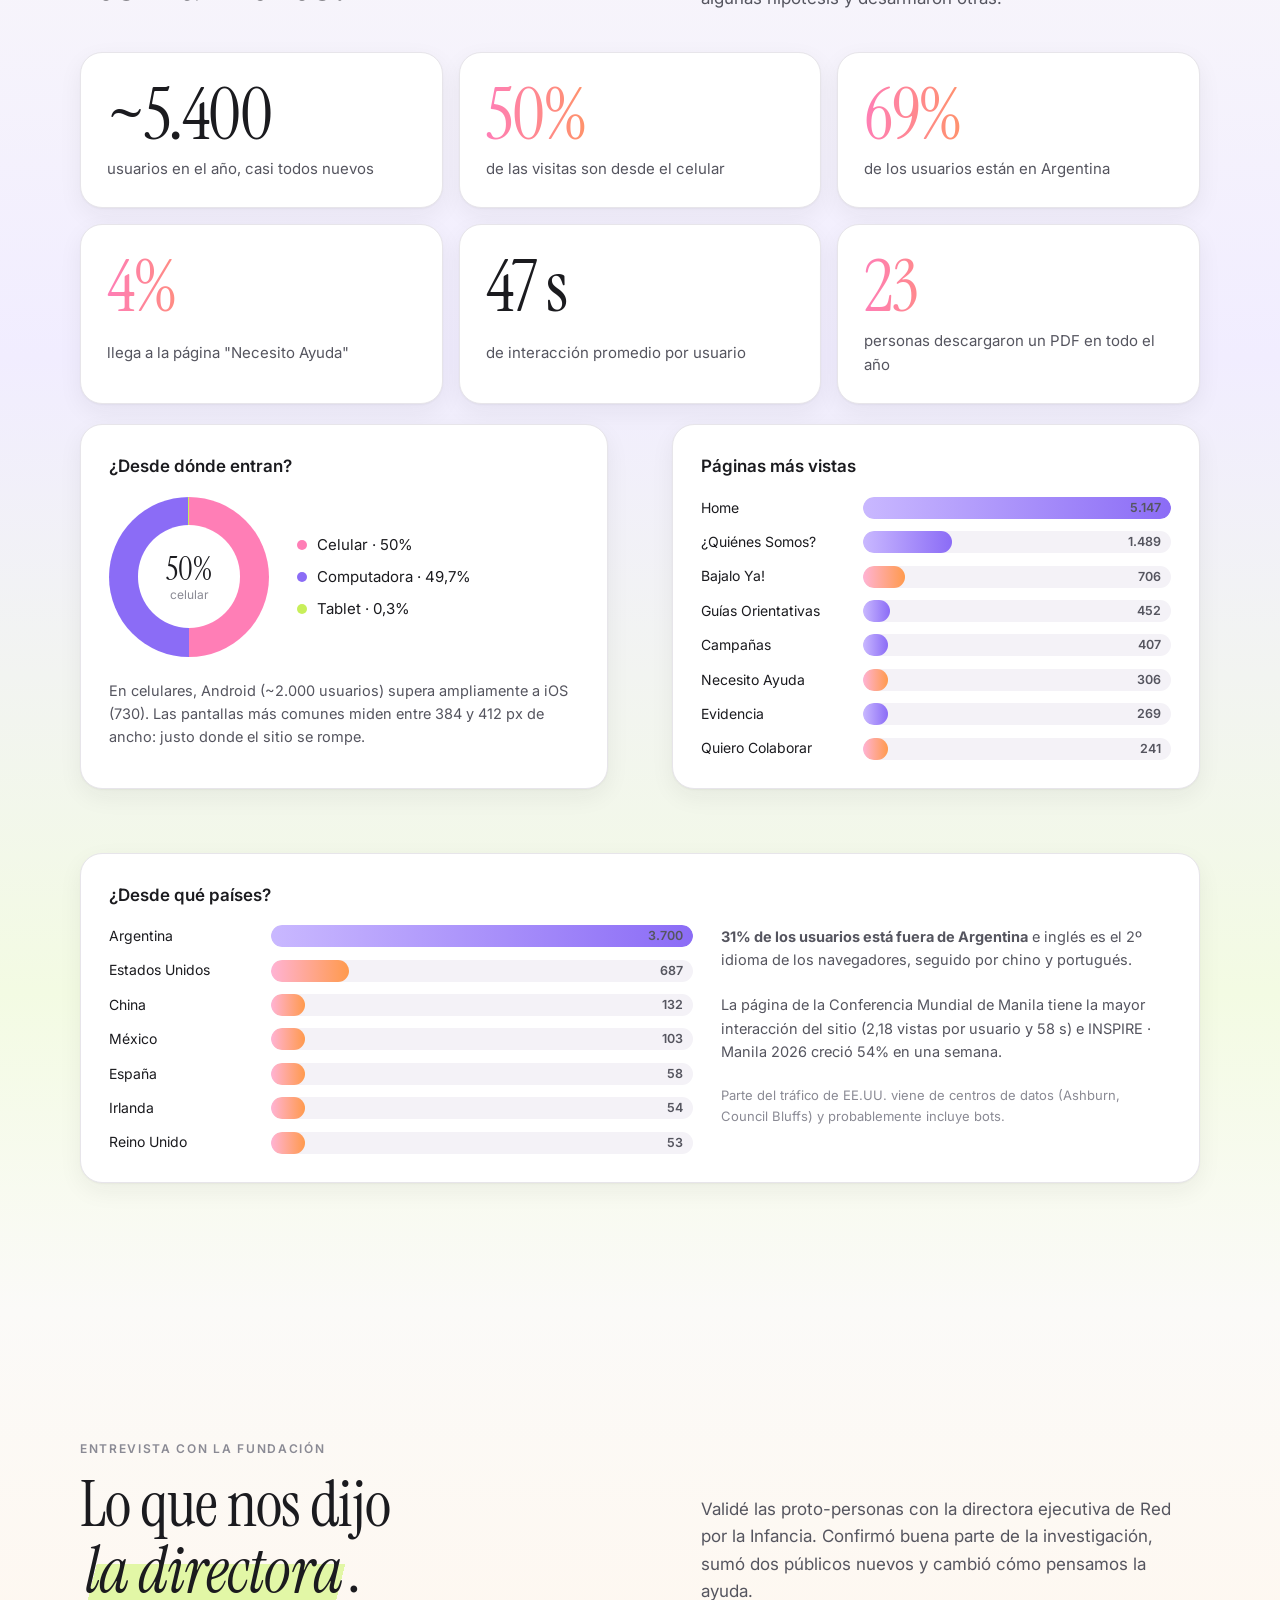
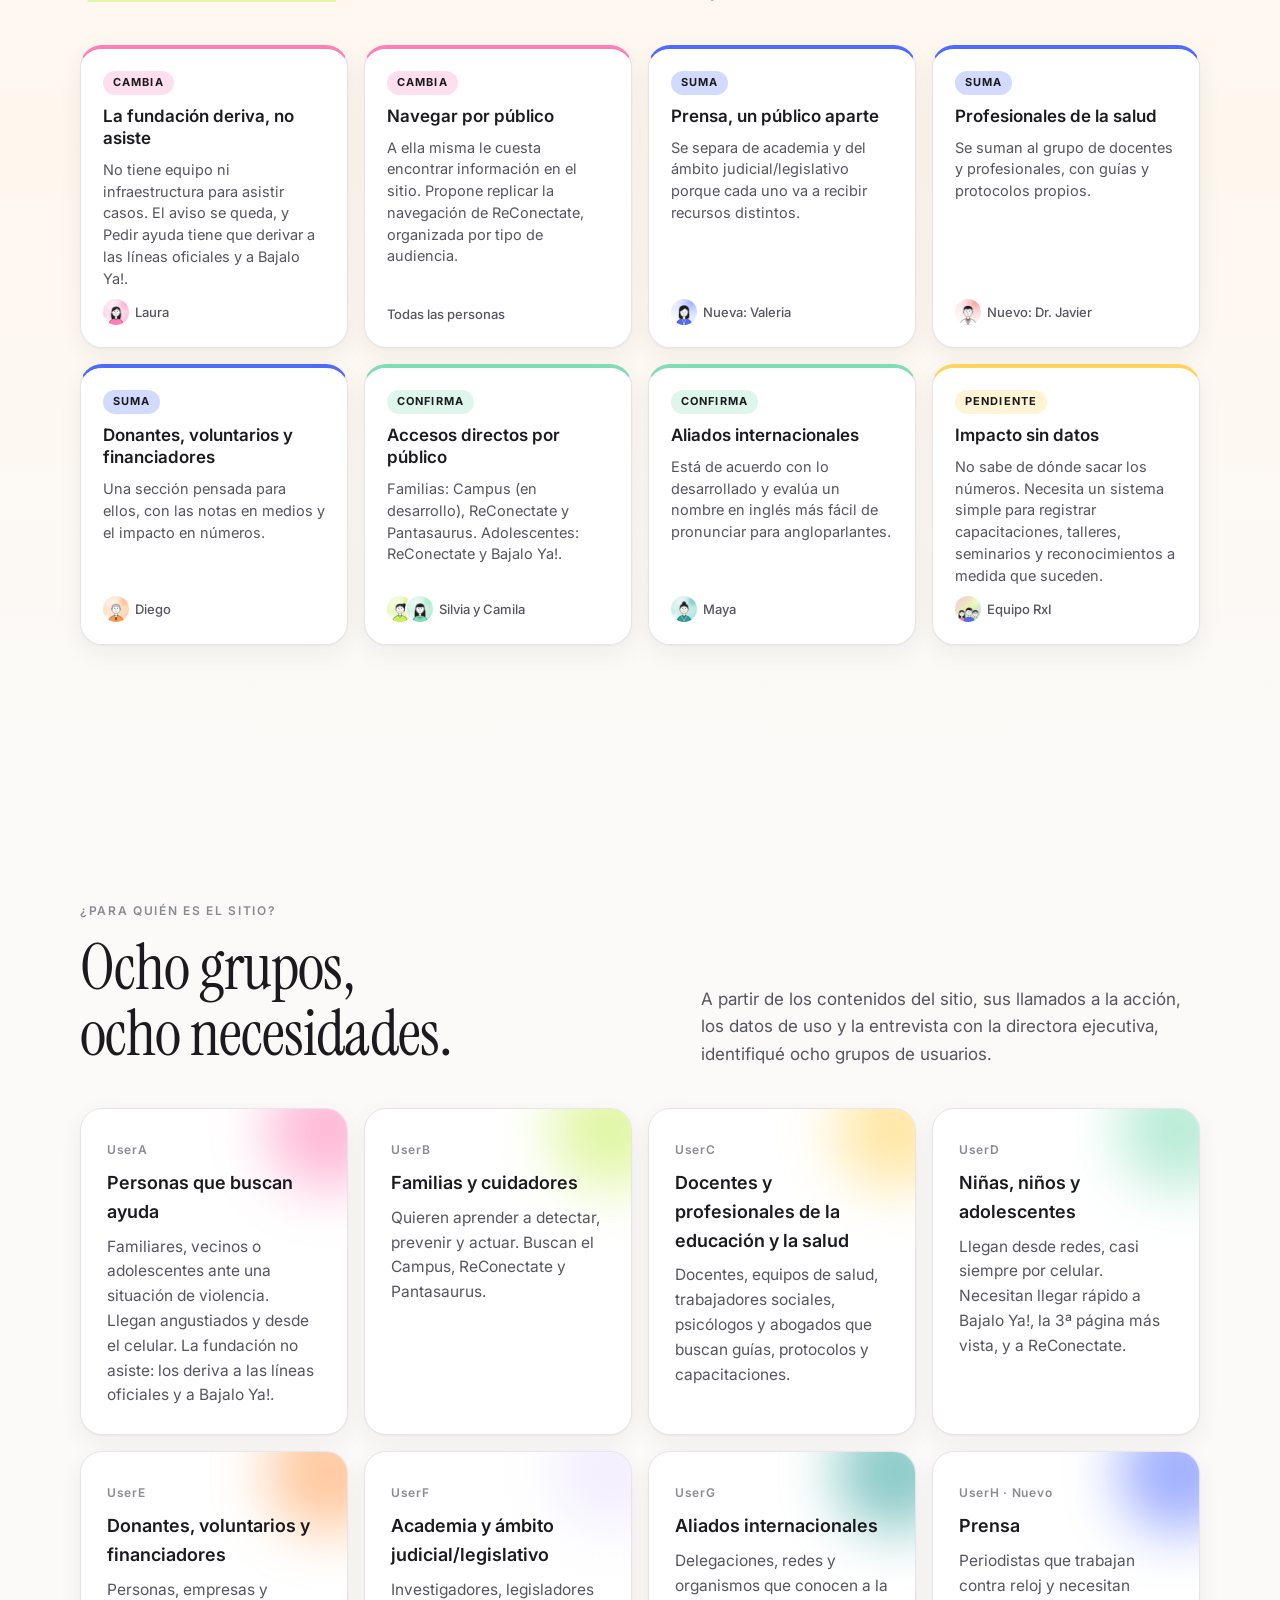
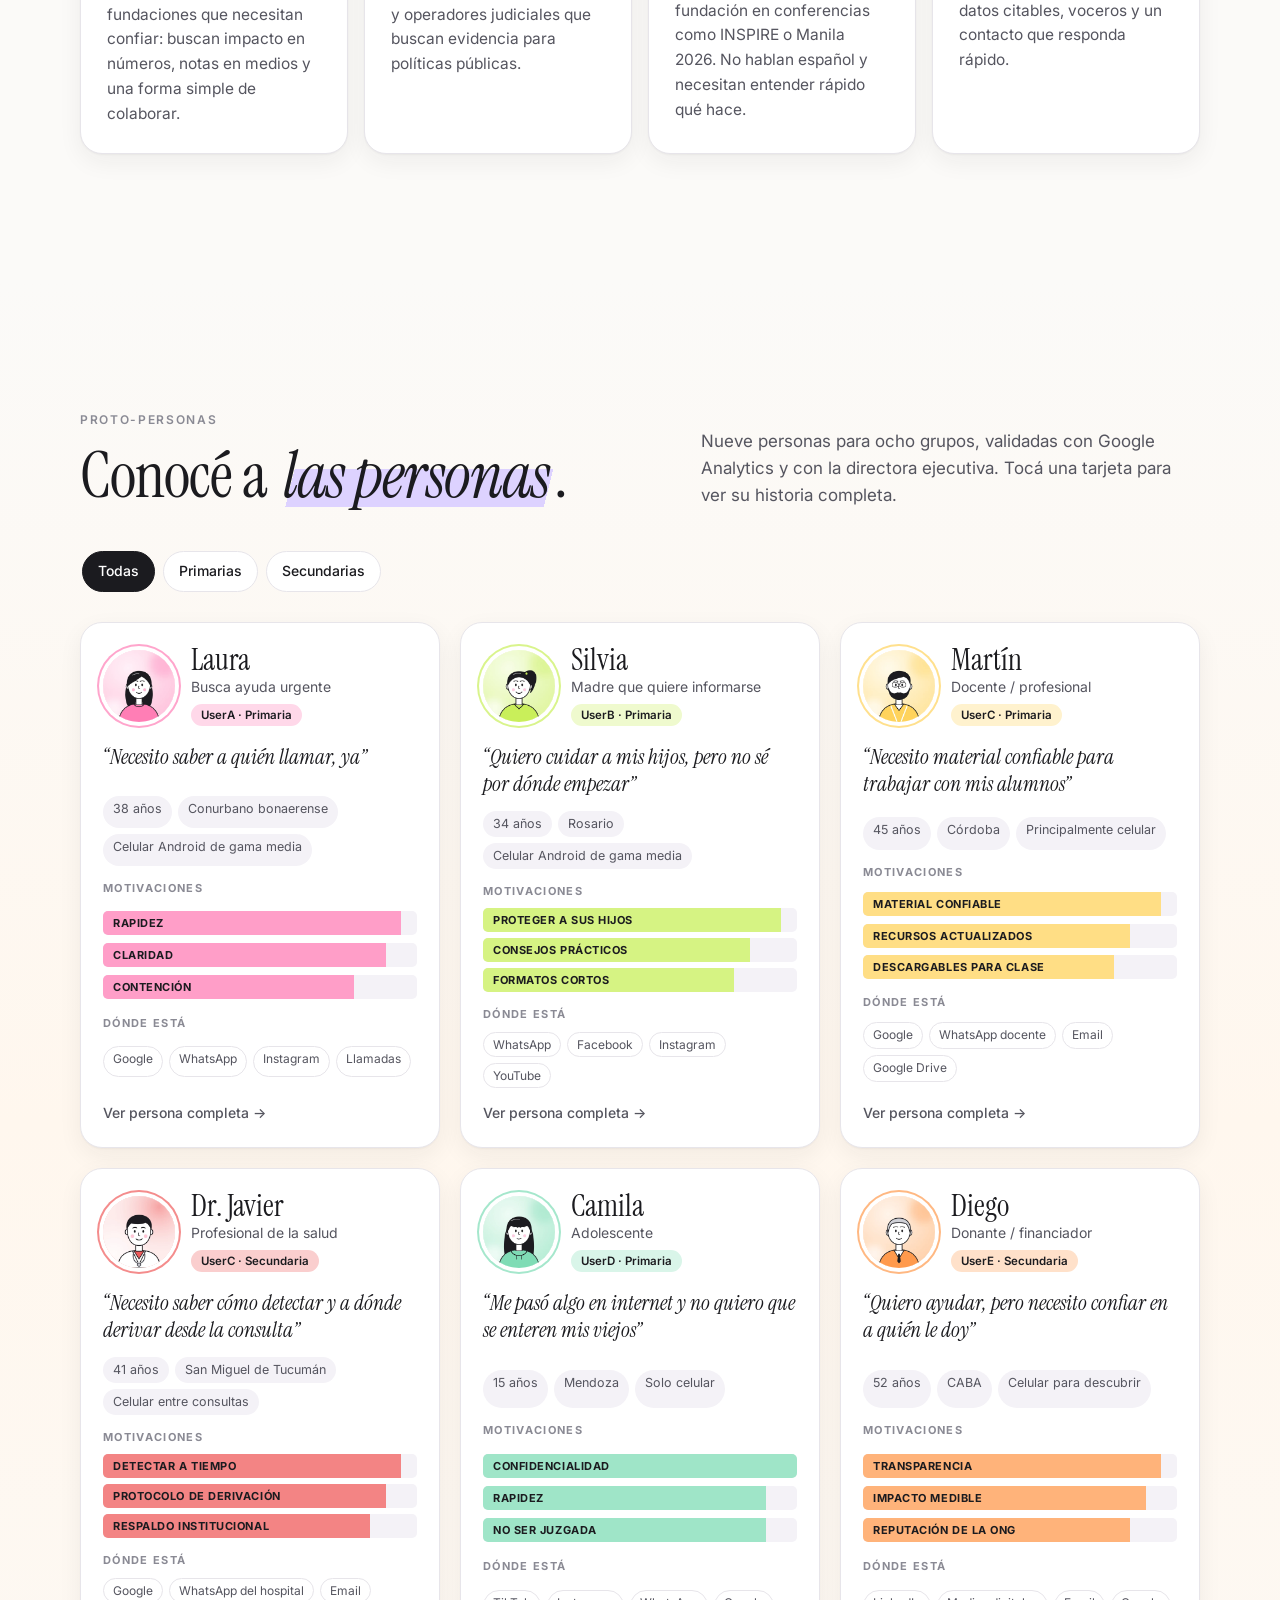
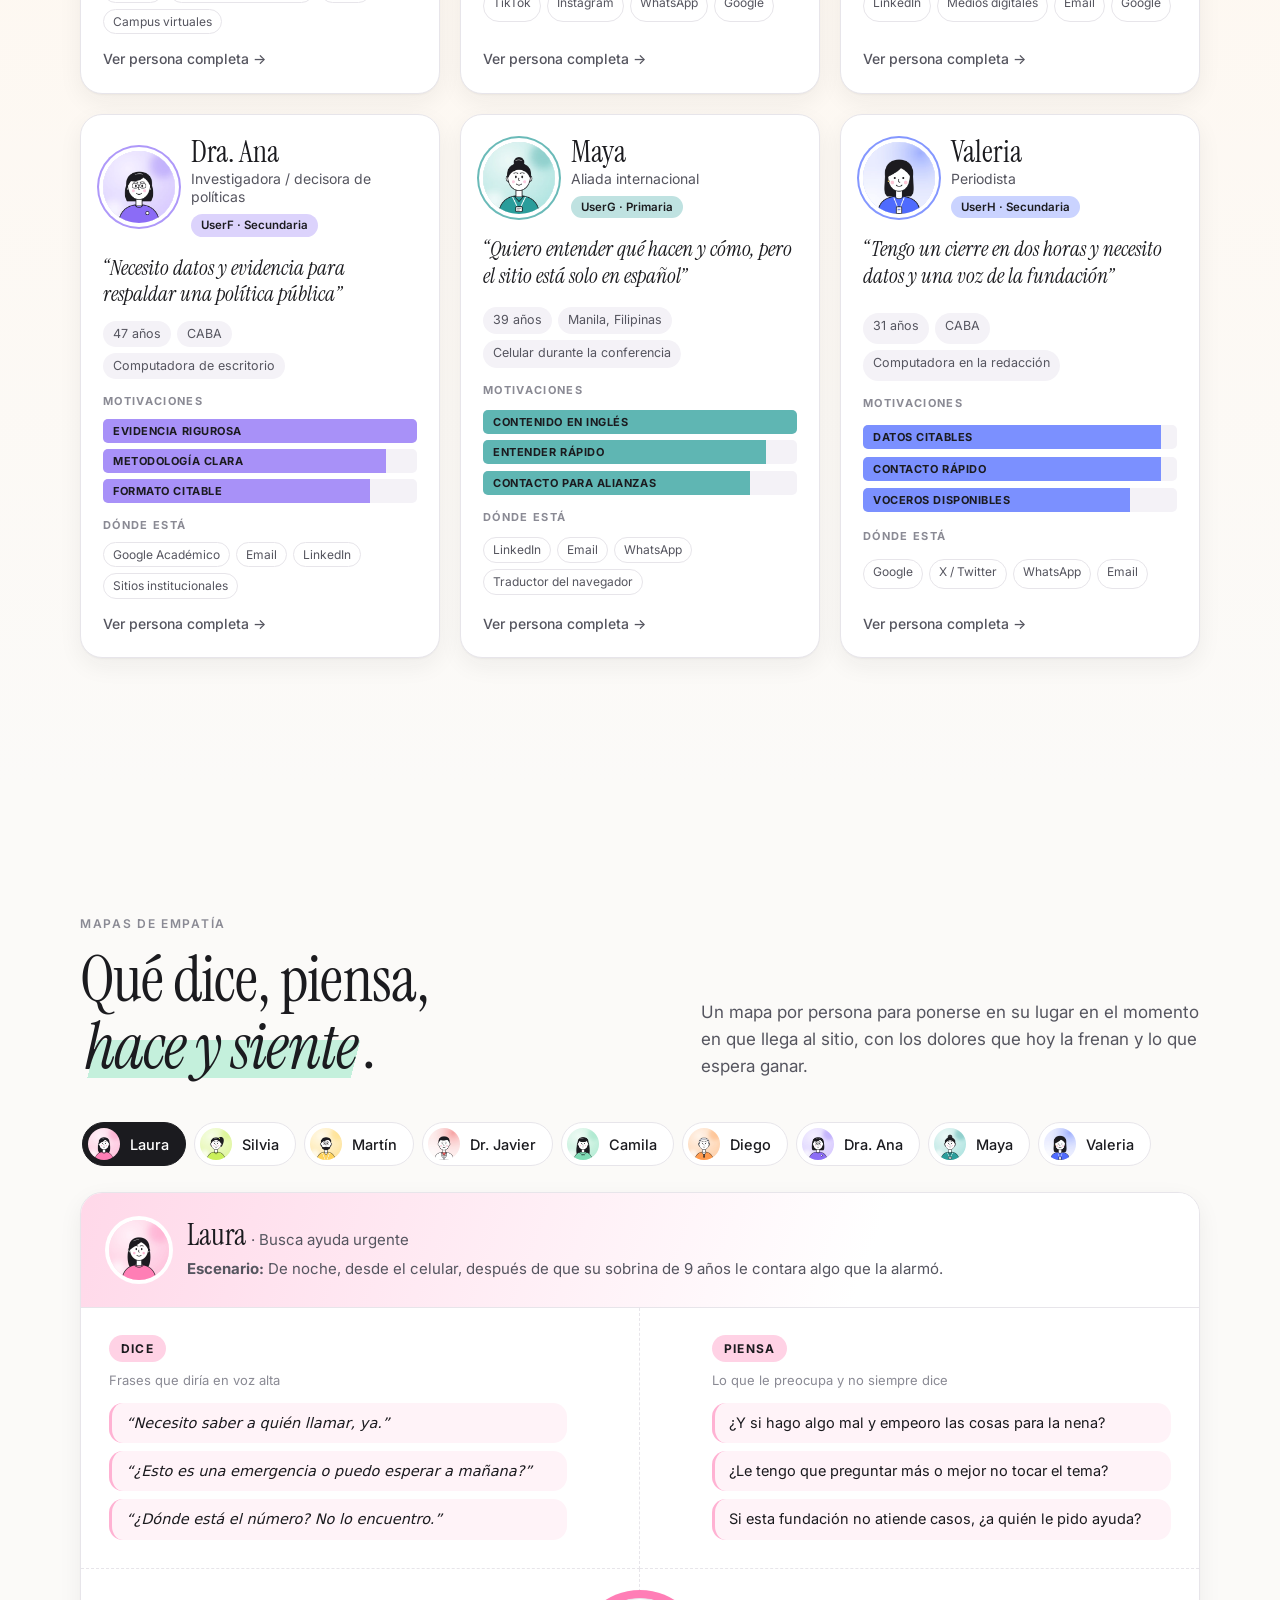
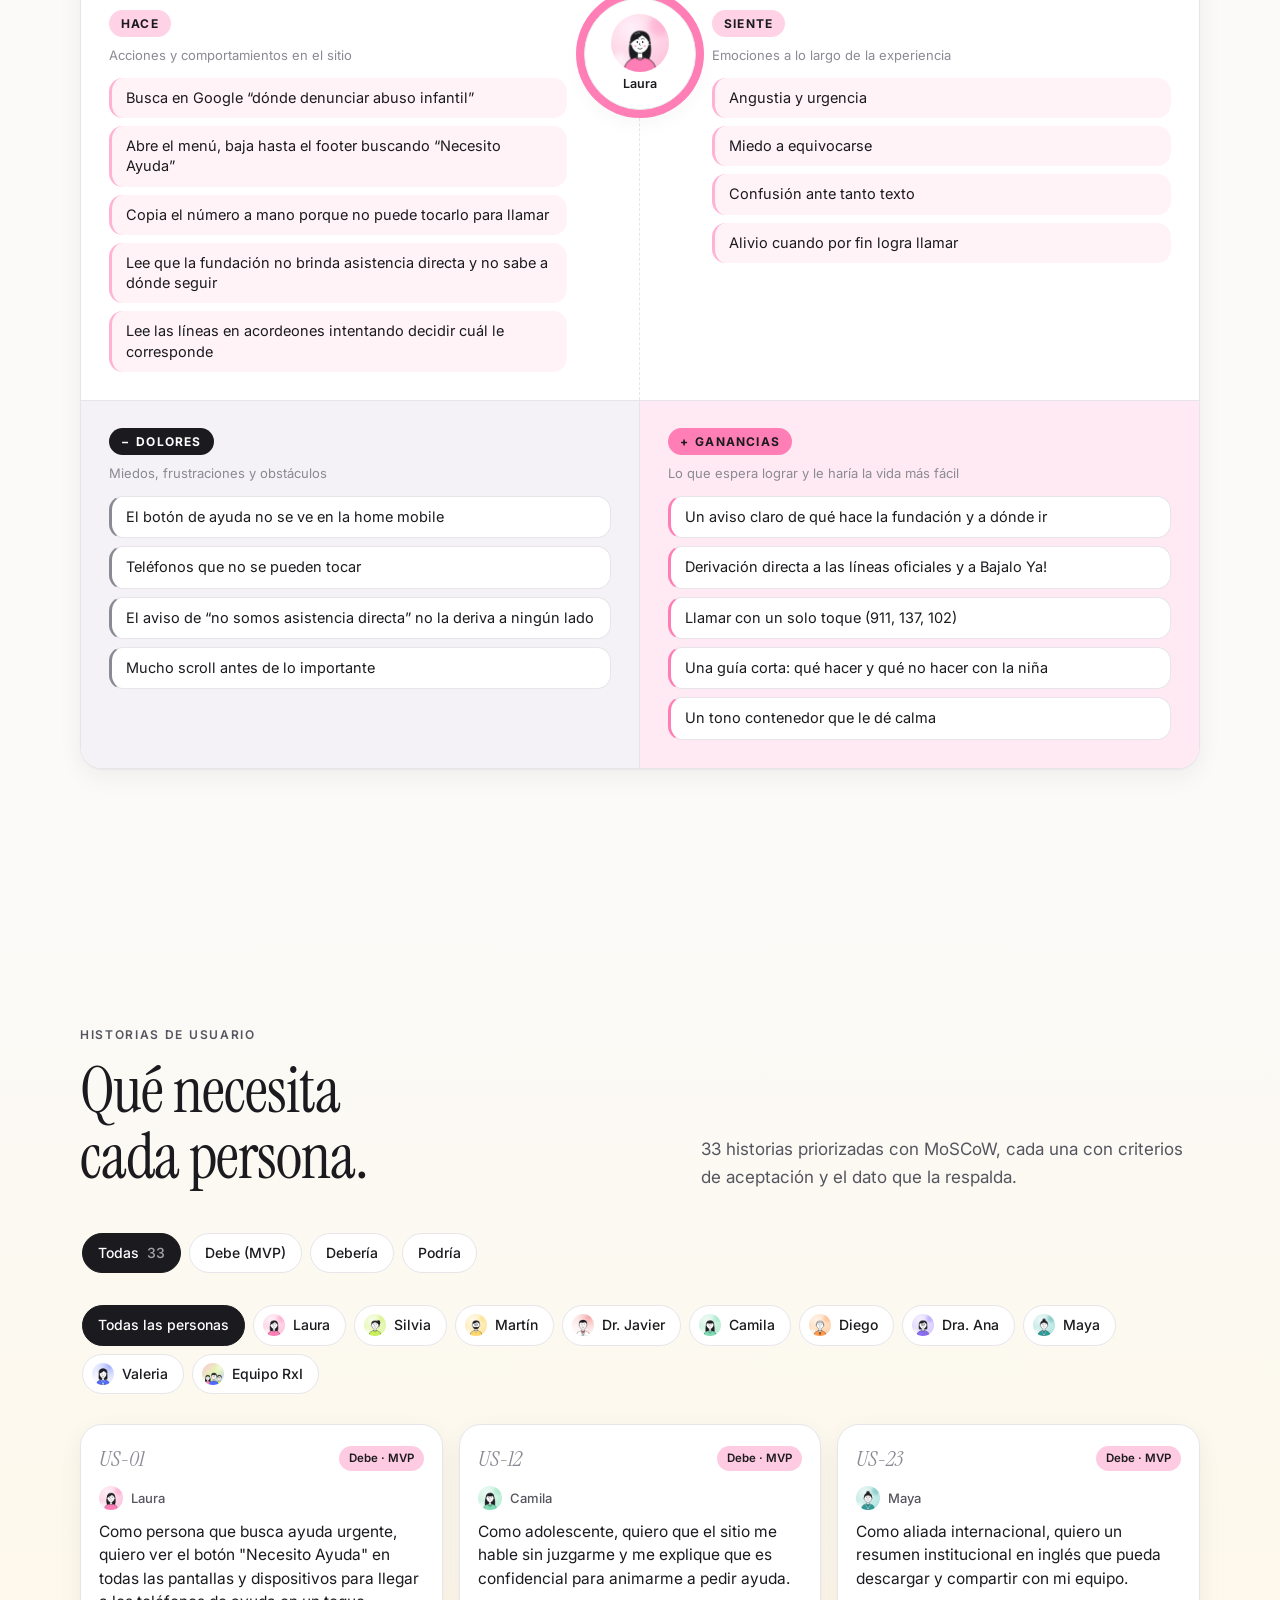
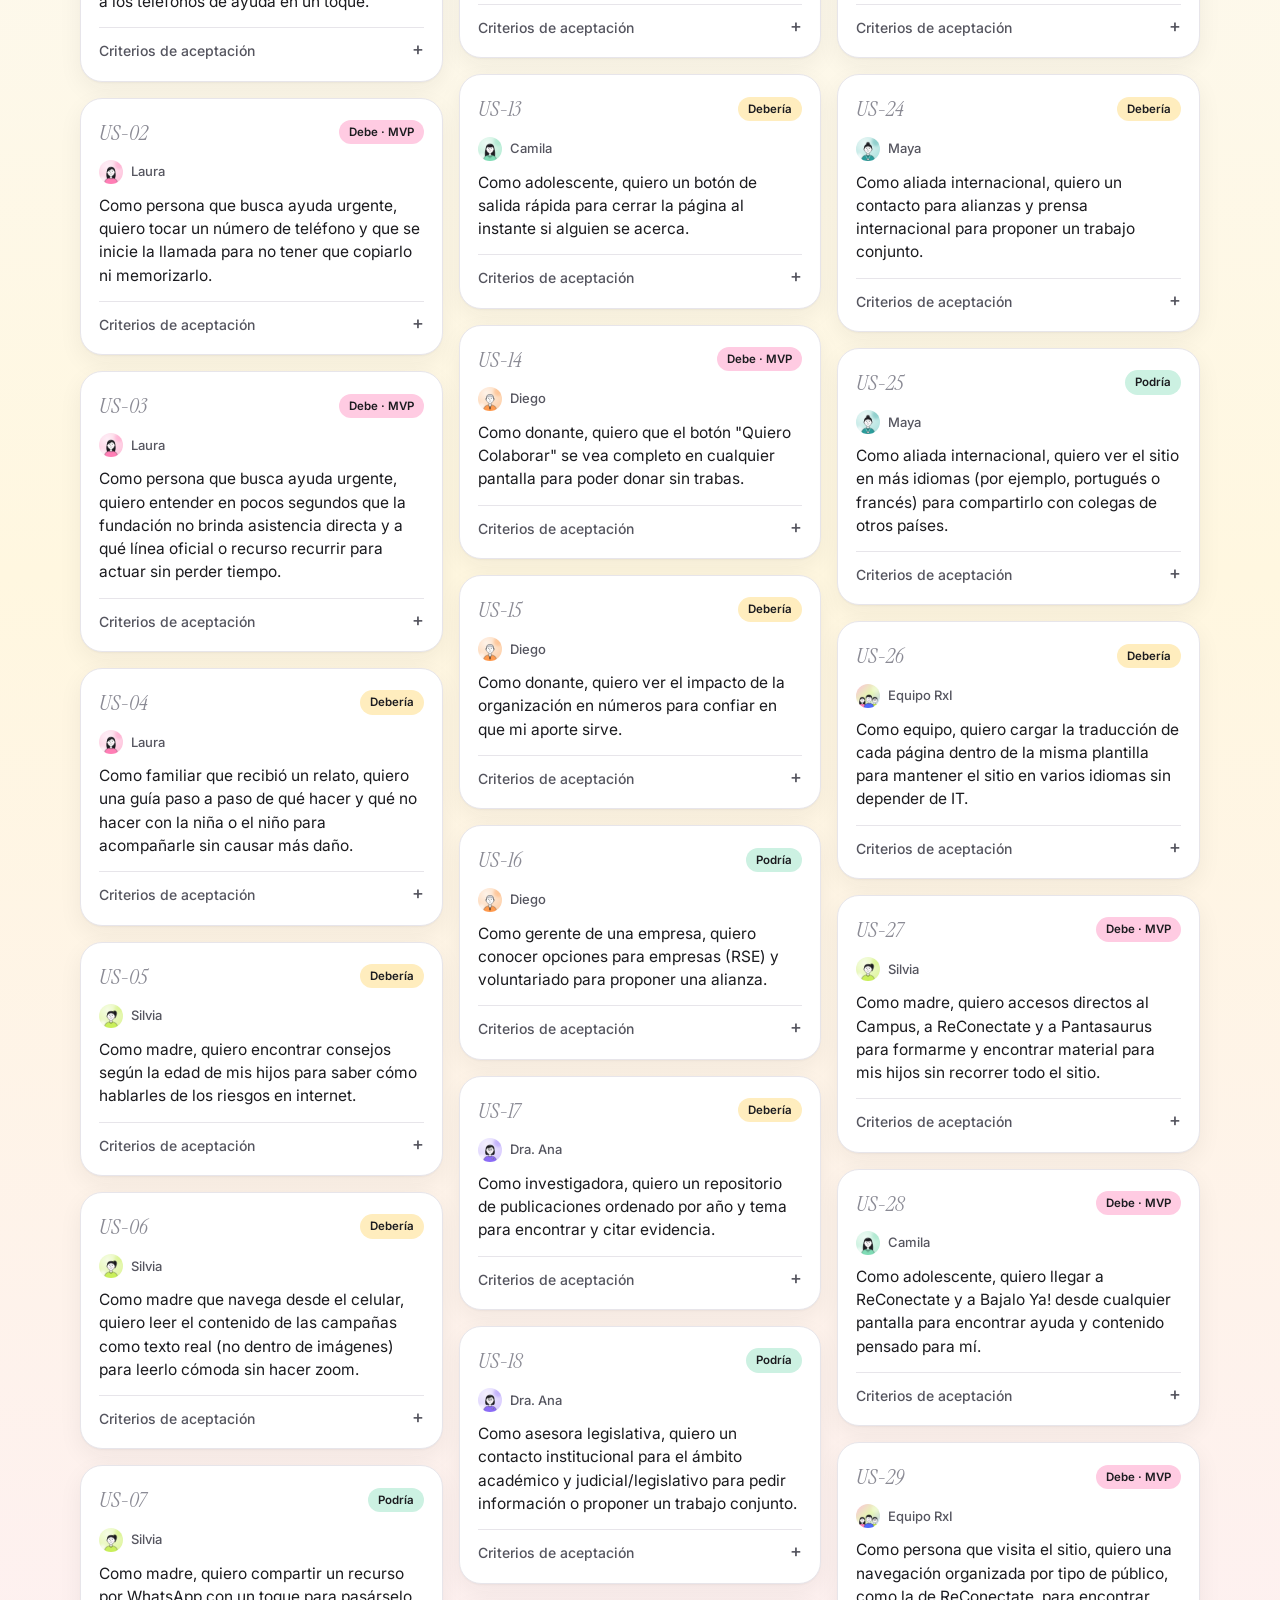
==== commit fef51b3c: "refactor en base a entrevista con dir ejecutiva" ====
--- a/index.html
+++ b/index.html
@@ -114,7 +114,7 @@
               <p class="summary__lead">
                 Red por la Infancia es una fundación argentina que desde 2010 trabaja para prevenir las
                 violencias contra niñas, niños y adolescentes. Su sitio es la puerta de entrada para quien
-                busca ayuda, familias, docentes, donantes e instituciones.
+                busca ayuda, familias, docentes y equipos de salud, donantes, prensa e instituciones.
               </p>
               <p>
                 Hoy el sitio está hecho con un page builder (Divi), creció sin un sistema de diseño y no
@@ -187,7 +187,8 @@
               <ul>
                 <li>Auditoría de 21 problemas en 3 dispositivos</li>
                 <li>12 meses de Google Analytics</li>
-                <li>7 personas, 26 historias de usuario y 7 mapas de recorrido</li>
+                <li>Entrevista con la directora ejecutiva</li>
+                <li>9 personas, 33 historias de usuario, 9 mapas de empatía y 9 mapas de recorrido</li>
               </ul>
               <a class="tl__link" href="#empathize">Ver la etapa →</a>
             </li>
@@ -196,9 +197,9 @@
               <h3>Define</h3>
               <span class="tl__state">Completa</span>
               <ul>
-                <li>8 problem statements</li>
+                <li>10 problem statements</li>
                 <li>Hipótesis If / Then medibles</li>
-                <li>8 propuestas de valor y una propuesta única a validar</li>
+                <li>10 propuestas de valor y una propuesta única a validar</li>
               </ul>
               <a class="tl__link" href="#define">Ver la etapa →</a>
             </li>
@@ -258,6 +259,7 @@
           <ul class="chips chips--static" aria-label="Métodos usados">
             <li>Auditoría heurística</li>
             <li>Google Analytics</li>
+            <li>Entrevista con la fundación</li>
             <li>Proto-personas</li>
             <li>Mapas de empatía</li>
             <li>Historias de usuario</li>
@@ -504,17 +506,112 @@
         </div>
       </section>
 
-      <!-- 1.2 USER GROUPS -->
+      <!-- 1.3 ENTREVISTA -->
+      <section class="section section--cream" id="entrevista">
+        <div class="wrap">
+          <div class="section-head">
+            <div>
+              <p class="eyebrow">Entrevista con la fundación</p>
+              <h2 class="h2">
+                Lo que nos dijo <br class="hide-sm" /><mark class="hl hl--lime">la directora</mark>.
+              </h2>
+            </div>
+            <p class="section-head__aside">
+              Validé las proto-personas con la directora ejecutiva de Red por la Infancia. Confirmó buena
+              parte de la investigación, sumó dos públicos nuevos y cambió cómo pensamos la ayuda.
+            </p>
+          </div>
+          <div class="findings">
+            <article class="finding card" data-kind="cambia">
+              <span class="finding__tag">Cambia</span>
+              <h3>La fundación deriva, no asiste</h3>
+              <p>
+                No tiene equipo ni infraestructura para asistir casos. El aviso se queda, y Pedir ayuda tiene
+                que derivar a las líneas oficiales y a Bajalo Ya!.
+              </p>
+              <span class="finding__who"><img src="assets/img/personas/laura.webp" alt="" />Laura</span>
+            </article>
+            <article class="finding card" data-kind="cambia">
+              <span class="finding__tag">Cambia</span>
+              <h3>Navegar por público</h3>
+              <p>
+                A ella misma le cuesta encontrar información en el sitio. Propone replicar la navegación de
+                ReConectate, organizada por tipo de audiencia.
+              </p>
+              <span class="finding__who">Todas las personas</span>
+            </article>
+            <article class="finding card" data-kind="suma">
+              <span class="finding__tag">Suma</span>
+              <h3>Prensa, un público aparte</h3>
+              <p>
+                Se separa de academia y del ámbito judicial/legislativo porque cada uno va a recibir recursos
+                distintos.
+              </p>
+              <span class="finding__who"
+                ><img src="assets/img/personas/valeria.webp" alt="" />Nueva: Valeria</span
+              >
+            </article>
+            <article class="finding card" data-kind="suma">
+              <span class="finding__tag">Suma</span>
+              <h3>Profesionales de la salud</h3>
+              <p>Se suman al grupo de docentes y profesionales, con guías y protocolos propios.</p>
+              <span class="finding__who"
+                ><img src="assets/img/personas/javier.webp" alt="" />Nuevo: Dr. Javier</span
+              >
+            </article>
+            <article class="finding card" data-kind="suma">
+              <span class="finding__tag">Suma</span>
+              <h3>Donantes, voluntarios y financiadores</h3>
+              <p>Una sección pensada para ellos, con las notas en medios y el impacto en números.</p>
+              <span class="finding__who"><img src="assets/img/personas/diego.webp" alt="" />Diego</span>
+            </article>
+            <article class="finding card" data-kind="confirma">
+              <span class="finding__tag">Confirma</span>
+              <h3>Accesos directos por público</h3>
+              <p>
+                Familias: Campus (en desarrollo), ReConectate y Pantasaurus. Adolescentes: ReConectate y
+                Bajalo Ya!.
+              </p>
+              <span class="finding__who"
+                ><img src="assets/img/personas/silvia.webp" alt="" /><img
+                  src="assets/img/personas/camila.webp"
+                  alt=""
+                />Silvia y Camila</span
+              >
+            </article>
+            <article class="finding card" data-kind="confirma">
+              <span class="finding__tag">Confirma</span>
+              <h3>Aliados internacionales</h3>
+              <p>
+                Está de acuerdo con lo desarrollado y evalúa un nombre en inglés más fácil de pronunciar para
+                angloparlantes.
+              </p>
+              <span class="finding__who"><img src="assets/img/personas/maya.webp" alt="" />Maya</span>
+            </article>
+            <article class="finding card" data-kind="pendiente">
+              <span class="finding__tag">Pendiente</span>
+              <h3>Impacto sin datos</h3>
+              <p>
+                No sabe de dónde sacar los números. Necesita un sistema simple para registrar capacitaciones,
+                talleres, seminarios y reconocimientos a medida que suceden.
+              </p>
+              <span class="finding__who"><img src="assets/img/personas/equipo.webp" alt="" />Equipo RxI</span>
+            </article>
+          </div>
+        </div>
+      </section>
+
+      <!-- 1.4 USER GROUPS -->
       <section class="section" id="usuarios">
         <div class="wrap">
           <div class="section-head">
             <div>
               <p class="eyebrow">¿Para quién es el sitio?</p>
-              <h2 class="h2">Siete grupos, <br class="hide-sm" />siete necesidades.</h2>
-            </div>
-            <p class="section-head__aside">
-              A partir de los contenidos del sitio, sus llamados a la acción y los datos de uso, identifiqué
-              siete grupos de usuarios.
+              <h2 class="h2">Ocho grupos, <br class="hide-sm" />ocho necesidades.</h2>
+            </div>
+            <p class="section-head__aside">
+              A partir de los contenidos del sitio, sus llamados a la acción, los datos de uso y la entrevista
+              con la directora ejecutiva, identifiqué ocho grupos de usuarios.
             </p>
           </div>
           <div class="groups">
@@ -522,42 +619,47 @@
               <span class="group__id">UserA</span>
               <h3>Personas que buscan ayuda</h3>
               <p>
-                Familiares, vecinos o adolescentes ante una situación de violencia. Llegan angustiados, con
-                apuro y desde el celular.
+                Familiares, vecinos o adolescentes ante una situación de violencia. Llegan angustiados y desde
+                el celular. La fundación no asiste: los deriva a las líneas oficiales y a Bajalo Ya!.
               </p>
             </article>
             <article class="group card" style="--c: var(--lime)">
               <span class="group__id">UserB</span>
               <h3>Familias y cuidadores</h3>
               <p>
-                Quieren aprender a detectar, prevenir y actuar. Llegan por campañas en redes como ReConectate.
+                Quieren aprender a detectar, prevenir y actuar. Buscan el Campus, ReConectate y Pantasaurus.
               </p>
             </article>
             <article class="group card" style="--c: var(--yellow)">
               <span class="group__id">UserC</span>
-              <h3>Docentes y profesionales</h3>
-              <p>
-                Docentes, trabajadores sociales, psicólogos y abogados que buscan guías, protocolos y recursos
-                legales.
+              <h3>Docentes y profesionales de la educación y la salud</h3>
+              <p>
+                Docentes, equipos de salud, trabajadores sociales, psicólogos y abogados que buscan guías,
+                protocolos y capacitaciones.
               </p>
             </article>
             <article class="group card" style="--c: var(--mint)">
               <span class="group__id">UserD</span>
               <h3>Niñas, niños y adolescentes</h3>
               <p>
-                Llegan desde redes, casi siempre por celular. Bajalo Ya! es la 3ª página más vista del sitio.
+                Llegan desde redes, casi siempre por celular. Necesitan llegar rápido a Bajalo Ya!, la 3ª
+                página más vista, y a ReConectate.
               </p>
             </article>
             <article class="group card" style="--c: var(--orange)">
               <span class="group__id">UserE</span>
-              <h3>Donantes y voluntarios</h3>
-              <p>Necesitan confiar rápido en la organización y poder donar sin trabas.</p>
+              <h3>Donantes, voluntarios y financiadores</h3>
+              <p>
+                Personas, empresas y fundaciones que necesitan confiar: buscan impacto en números, notas en
+                medios y una forma simple de colaborar.
+              </p>
             </article>
             <article class="group card" style="--c: var(--lilac)">
               <span class="group__id">UserF</span>
-              <h3>Decisores e investigadores</h3>
-              <p>
-                Legisladores, academia y prensa en Argentina que buscan evidencia para políticas públicas.
+              <h3>Academia y ámbito judicial/legislativo</h3>
+              <p>
+                Investigadores, legisladores y operadores judiciales que buscan evidencia para políticas
+                públicas.
               </p>
             </article>
             <article class="group card" style="--c: var(--teal)">
@@ -568,11 +670,19 @@
                 Manila 2026. No hablan español y necesitan entender rápido qué hace.
               </p>
             </article>
-          </div>
-        </div>
-      </section>
-
-      <!-- 1.3 PERSONAS -->
+            <article class="group card" style="--c: var(--blue)">
+              <span class="group__id">UserH · Nuevo</span>
+              <h3>Prensa</h3>
+              <p>
+                Periodistas que trabajan contra reloj y necesitan datos citables, voceros y un contacto que
+                responda rápido.
+              </p>
+            </article>
+          </div>
+        </div>
+      </section>
+
+      <!-- 1.5 PERSONAS -->
       <section class="section section--cream" id="personas">
         <div class="wrap">
           <div class="section-head">
@@ -581,8 +691,8 @@
               <h2 class="h2">Conocé a <mark class="hl hl--purple">las personas</mark>.</h2>
             </div>
             <p class="section-head__aside">
-              Una persona por grupo, validada en parte con Google Analytics. Tocá una tarjeta para ver su
-              historia completa.
+              Nueve personas para ocho grupos, validadas con Google Analytics y con la directora ejecutiva.
+              Tocá una tarjeta para ver su historia completa.
             </p>
           </div>
           <div class="filters" role="group" aria-label="Filtrar personas">
@@ -594,7 +704,7 @@
         </div>
       </section>
 
-      <!-- 1.4 EMPATHY MAPS -->
+      <!-- 1.6 EMPATHY MAPS -->
       <section class="section" id="empatia">
         <div class="wrap">
           <div class="section-head">
@@ -614,7 +724,7 @@
         </div>
       </section>
 
-      <!-- 1.5 USER STORIES -->
+      <!-- 1.7 USER STORIES -->
       <section class="section section--grad-c" id="historias">
         <div class="wrap">
           <div class="section-head">
@@ -623,7 +733,7 @@
               <h2 class="h2">Qué necesita <br class="hide-sm" />cada persona.</h2>
             </div>
             <p class="section-head__aside">
-              26 historias priorizadas con MoSCoW, cada una con criterios de aceptación y el dato que la
+              33 historias priorizadas con MoSCoW, cada una con criterios de aceptación y el dato que la
               respalda.
             </p>
           </div>
@@ -643,7 +753,7 @@
         </div>
       </section>
 
-      <!-- 1.6 JOURNEY MAPS -->
+      <!-- 1.8 JOURNEY MAPS -->
       <section class="section" id="journeys">
         <div class="wrap">
           <div class="section-head">
@@ -661,7 +771,7 @@
         </div>
       </section>
 
-      <!-- 1.7 INSIGHTS -->
+      <!-- 1.9 INSIGHTS -->
       <section class="section section--ink" id="insights">
         <div class="wrap">
           <p class="eyebrow eyebrow--lime">Aprendizajes</p>
@@ -669,10 +779,10 @@
           <div class="insights">
             <article class="insight card">
               <span class="insight__icon">01</span>
-              <h3>La ayuda tiene que estar a un toque</h3>
-              <p>
-                Solo el 4% llega a "Necesito Ayuda" y los números no se pueden tocar. Es el problema más
-                urgente del sitio.
+              <h3>La derivación tiene que estar a un toque</h3>
+              <p>
+                La fundación no asiste casos: deriva. Pero solo el 4% llega a "Necesito Ayuda" y los números
+                no se pueden tocar. Es el problema más urgente del sitio.
               </p>
             </article>
             <article class="insight card">
@@ -704,6 +814,14 @@
               <p>
                 Casi un tercio de las visitas llega desde fuera de Argentina, sobre todo después de las
                 conferencias. Sin inglés, esas alianzas se pierden.
+              </p>
+            </article>
+            <article class="insight card">
+              <span class="insight__icon">06</span>
+              <h3>Cada público, su puerta de entrada</h3>
+              <p>
+                Hasta al equipo le cuesta encontrar información. Una navegación por audiencia, como la de
+                ReConectate, ordena el sitio para ocho públicos distintos.
               </p>
             </article>
           </div>
--- a/css/tokens.css
+++ b/css/tokens.css
@@ -24,6 +24,7 @@
   --mint: #7fdcb6;
   --mint-soft: #ddf6ea;
   --teal: #2a9d9a;
+  --red: #ef5b5b;
 
   /* Equipo de Red por la Infancia: identidad de 3 colores */
   --team: linear-gradient(120deg, var(--pink), var(--lime) 50%, var(--blue));
--- a/css/sections/empathize.css
+++ b/css/sections/empathize.css
@@ -425,7 +425,7 @@
 }
 .groups {
   display: grid;
-  grid-template-columns: repeat(3, 1fr);
+  grid-template-columns: repeat(4, 1fr);
   gap: 16px;
 }
 .group {
@@ -1228,3 +1228,81 @@
     border-bottom: 1px solid var(--line);
   }
 }
+
+/* Entrevista con la fundación */
+.findings {
+  display: grid;
+  grid-template-columns: repeat(4, 1fr);
+  gap: 16px;
+}
+.finding {
+  --k: var(--purple);
+  display: flex;
+  flex-direction: column;
+  gap: 10px;
+  padding: 22px;
+  border-top: 4px solid var(--k);
+}
+.finding[data-kind="cambia"] {
+  --k: var(--pink);
+}
+.finding[data-kind="suma"] {
+  --k: var(--blue);
+}
+.finding[data-kind="confirma"] {
+  --k: var(--mint);
+}
+.finding[data-kind="pendiente"] {
+  --k: var(--yellow);
+}
+.finding__tag {
+  align-self: flex-start;
+  padding: 3px 10px;
+  border-radius: 999px;
+  font-size: 11px;
+  font-weight: 700;
+  text-transform: uppercase;
+  letter-spacing: 0.1em;
+  background: color-mix(in srgb, var(--k) 25%, white);
+}
+.finding h3 {
+  margin: 0;
+  font-size: 17px;
+  font-weight: 600;
+  line-height: 1.3;
+}
+.finding p {
+  margin: 0;
+  font-size: 14.5px;
+  line-height: 1.5;
+  color: var(--ink-2);
+}
+.finding__who {
+  margin-top: auto;
+  display: flex;
+  align-items: center;
+  gap: 6px;
+  font-size: 13px;
+  font-weight: 500;
+  color: var(--ink-2);
+}
+.finding__who img {
+  width: 26px;
+  height: 26px;
+  border-radius: 50%;
+}
+.finding__who img + img {
+  margin-left: -12px;
+  box-shadow: 0 0 0 2px #fff;
+}
+
+@media (max-width: 1024px) {
+  .findings {
+    grid-template-columns: repeat(2, 1fr);
+  }
+}
+@media (max-width: 560px) {
+  .findings {
+    grid-template-columns: 1fr;
+  }
+}
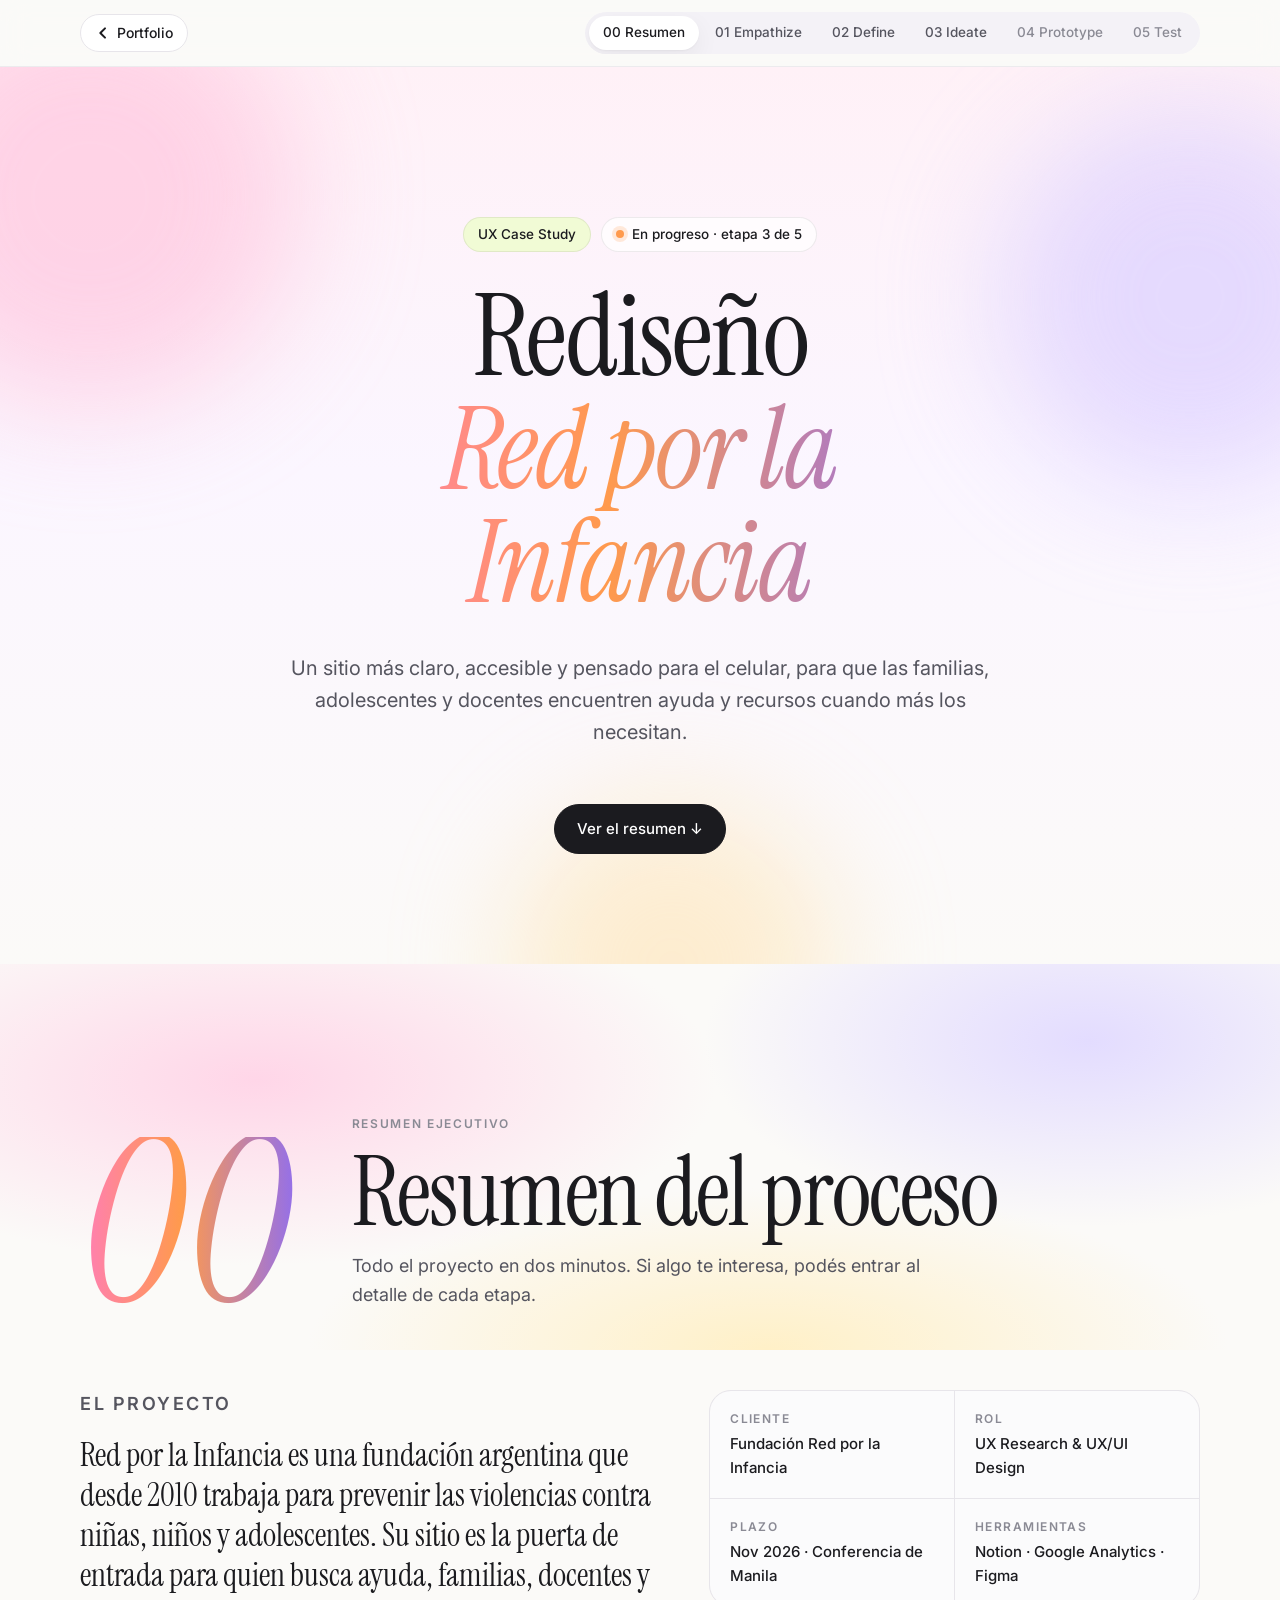
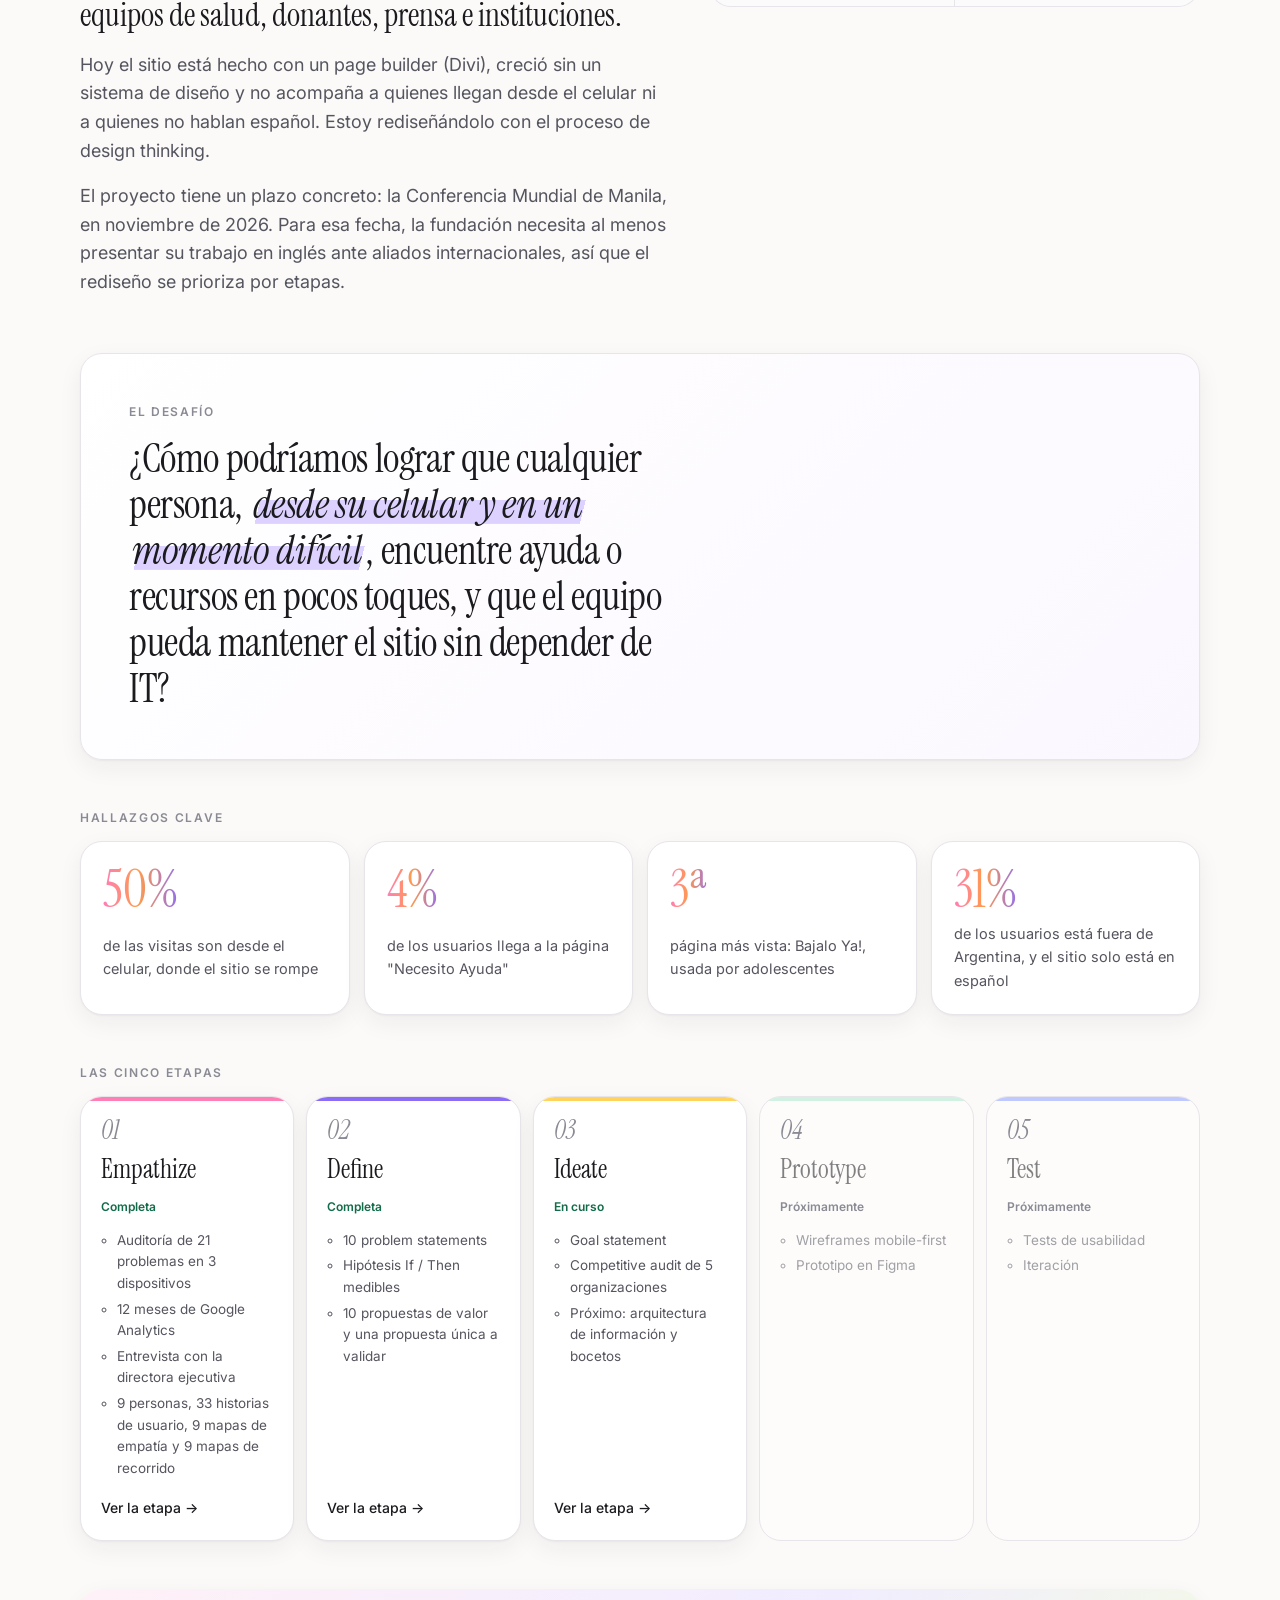
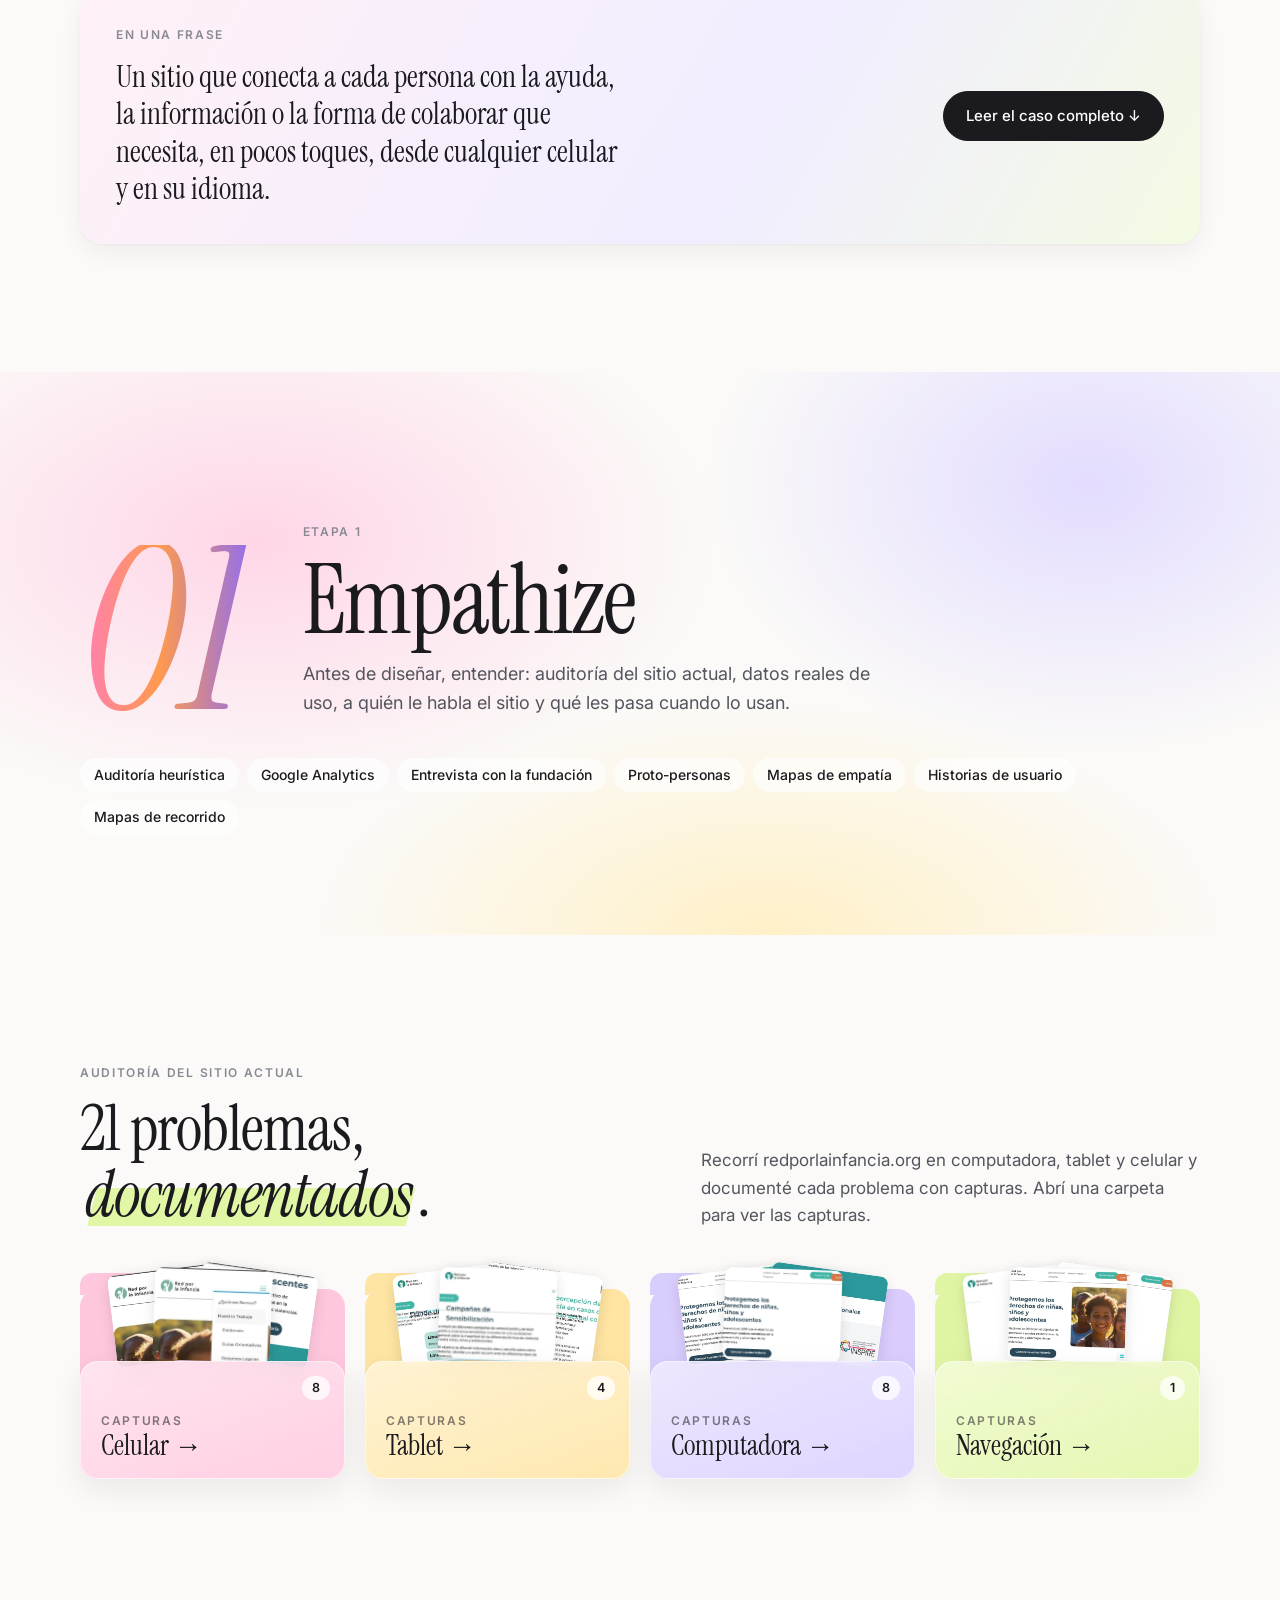
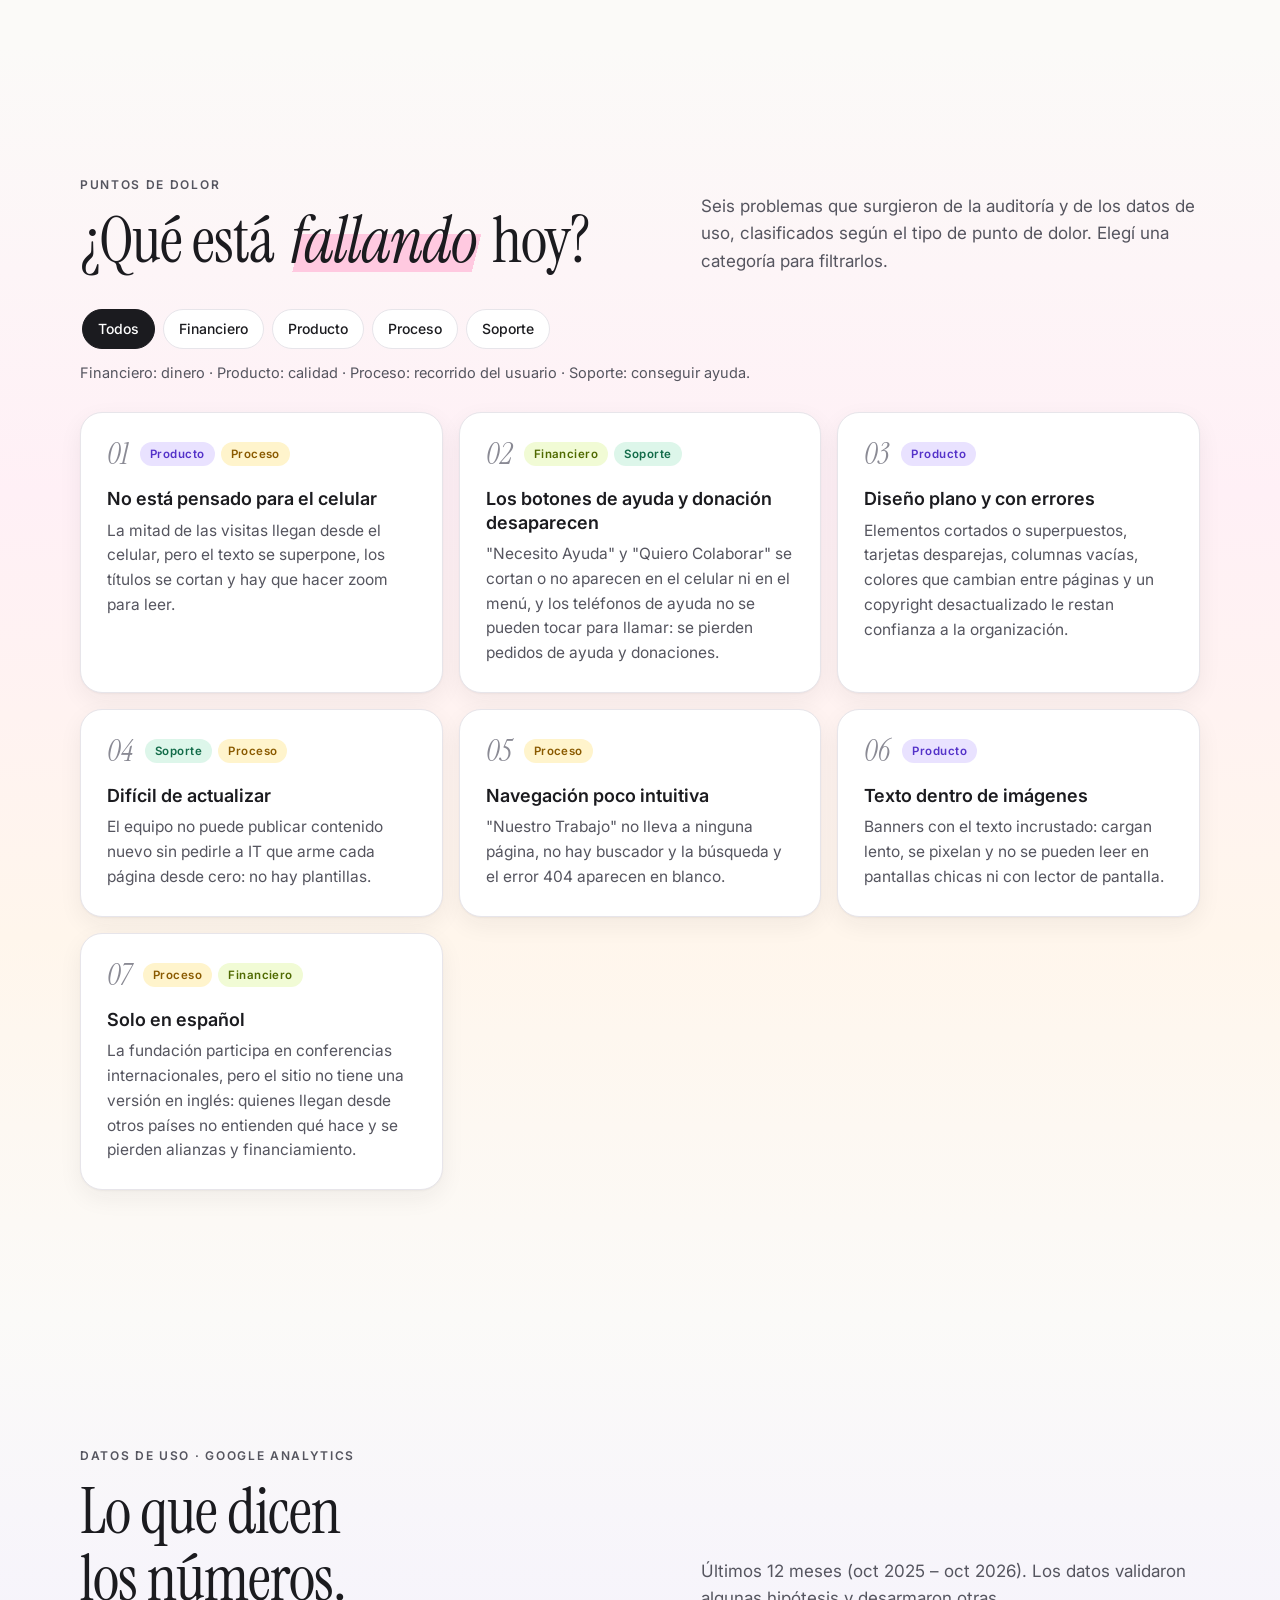
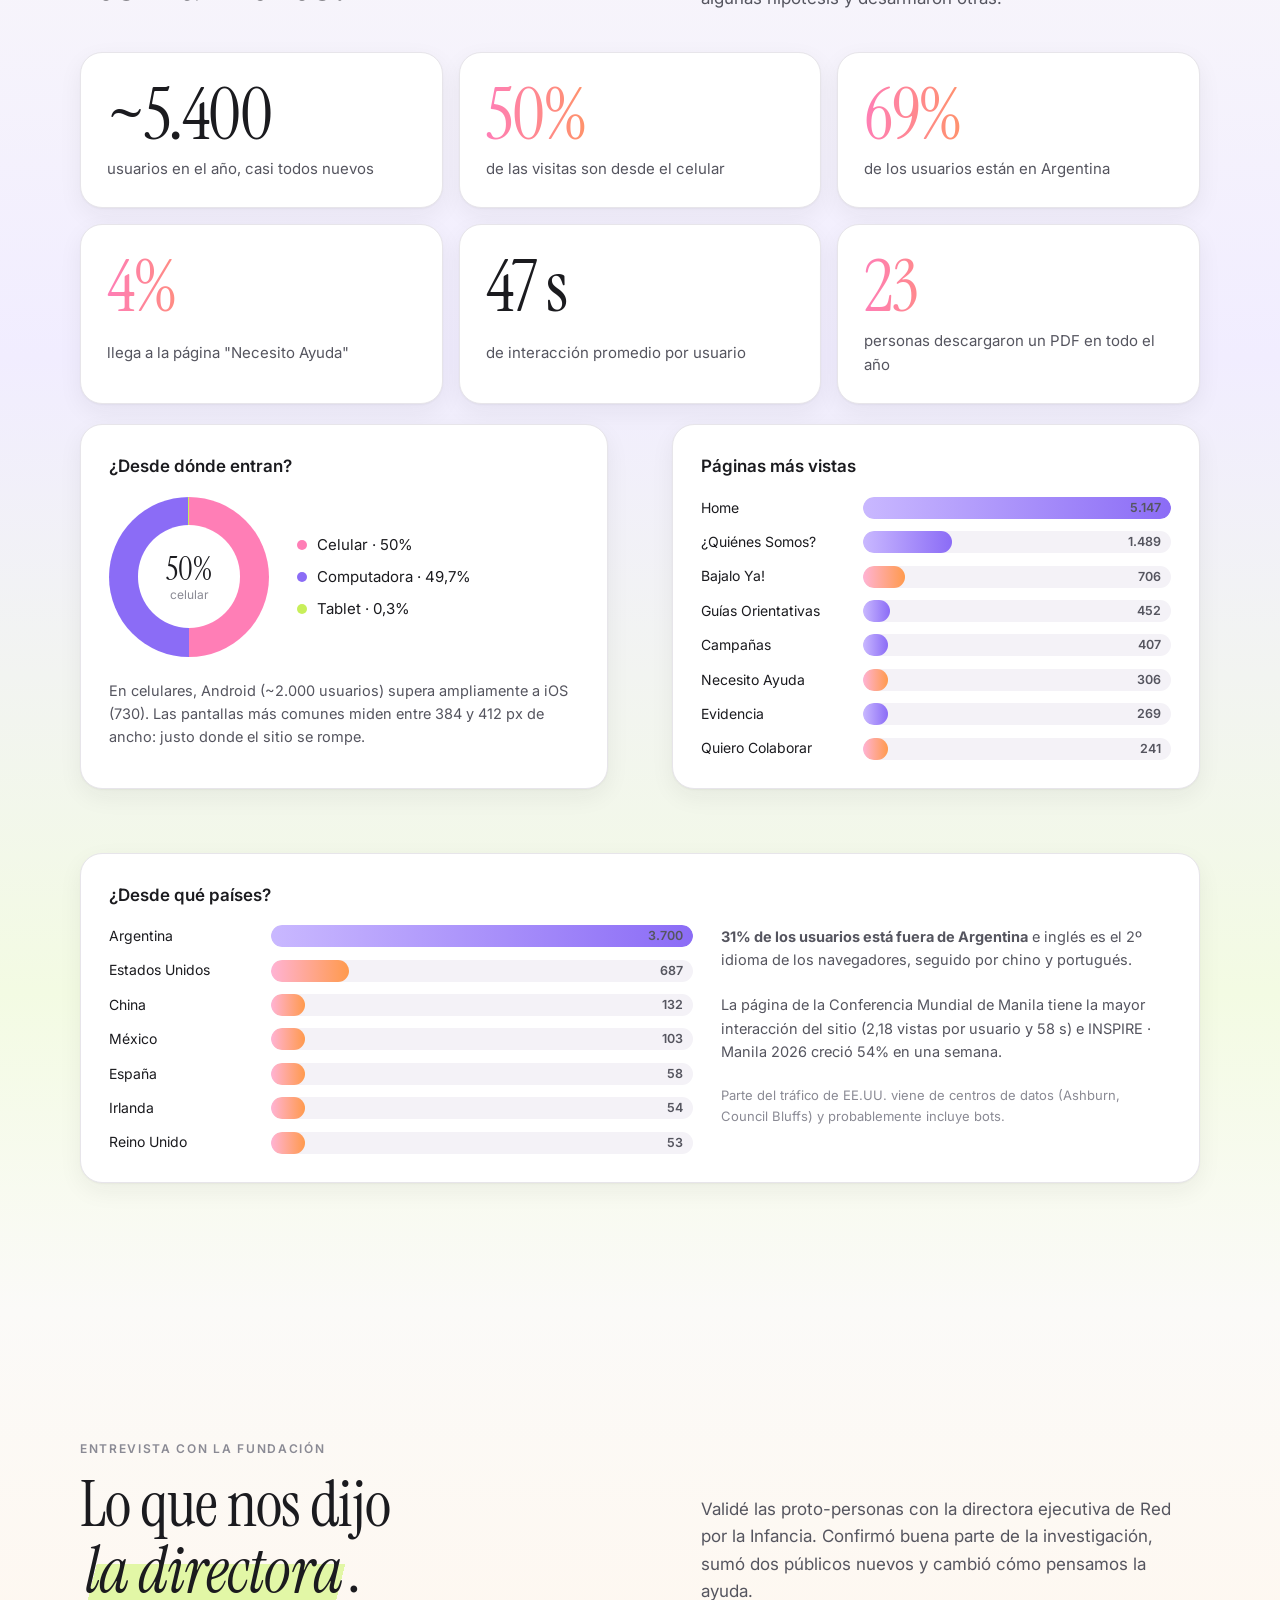
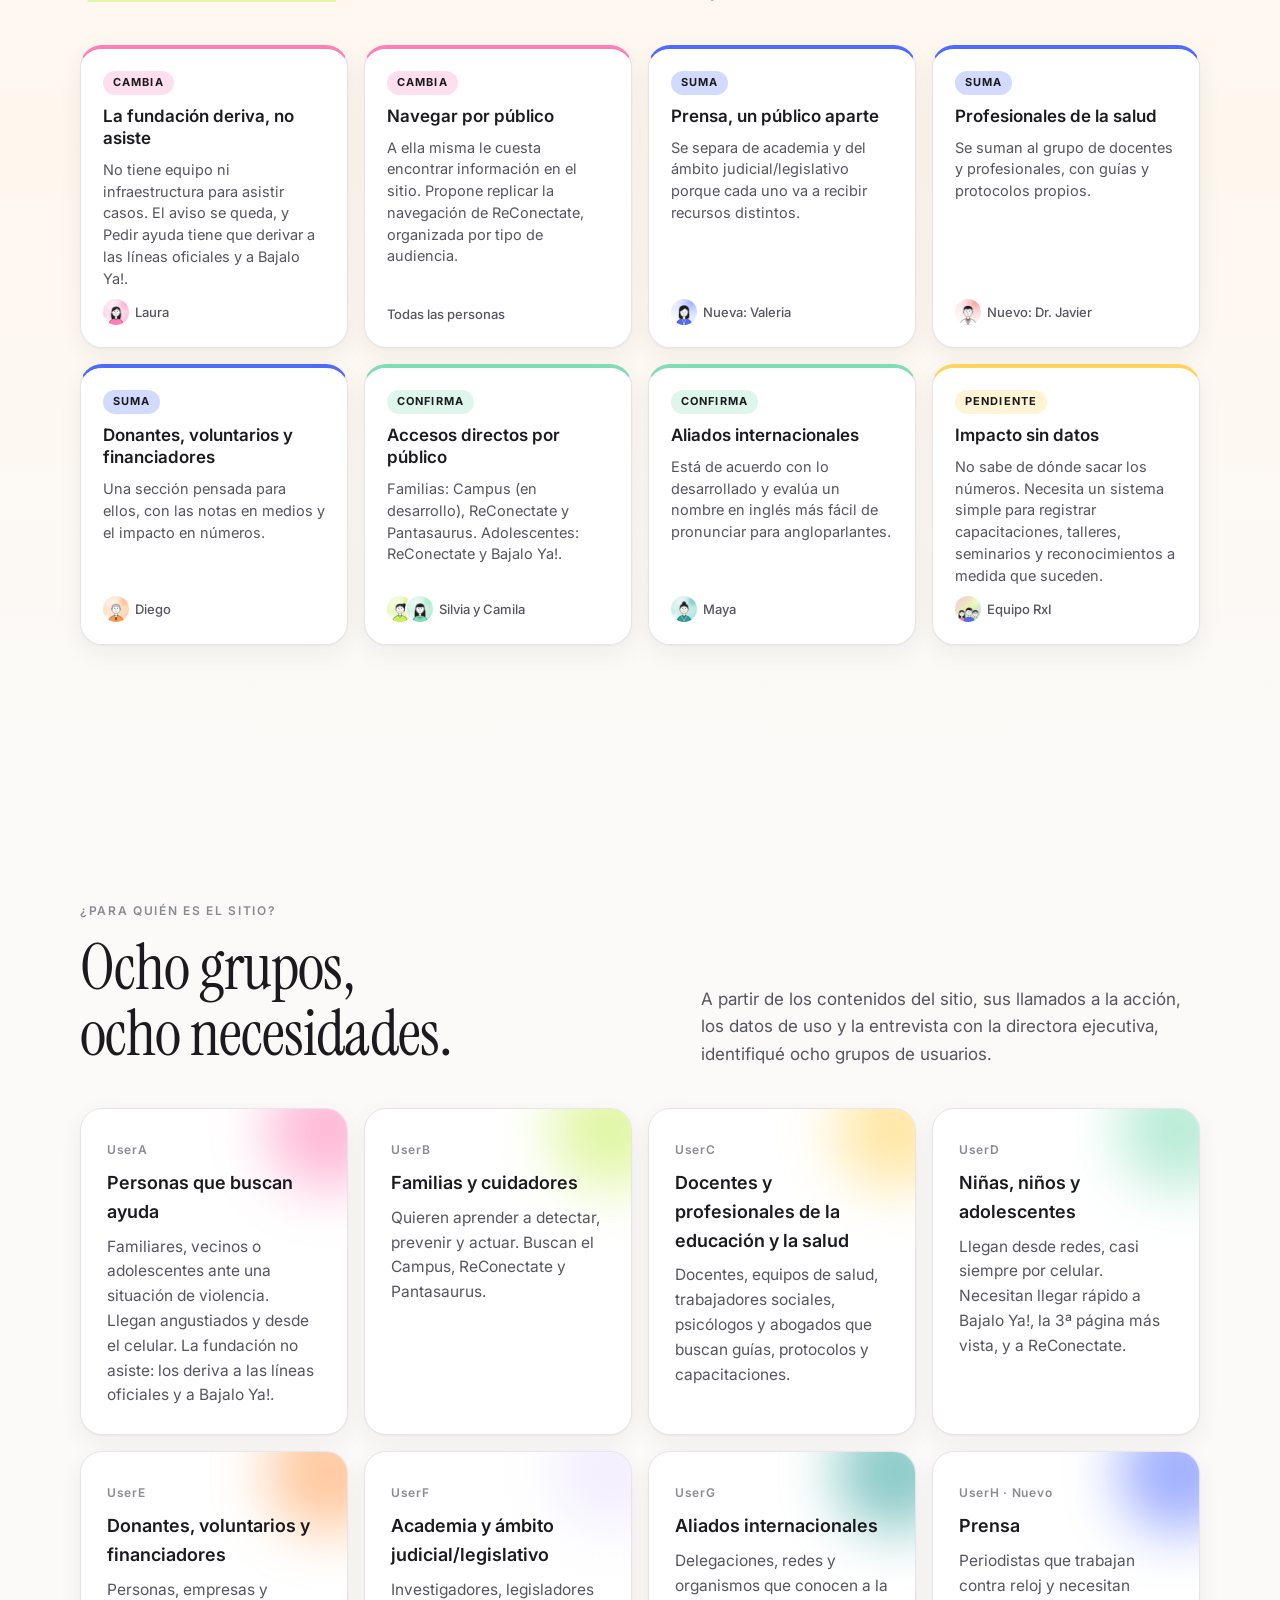
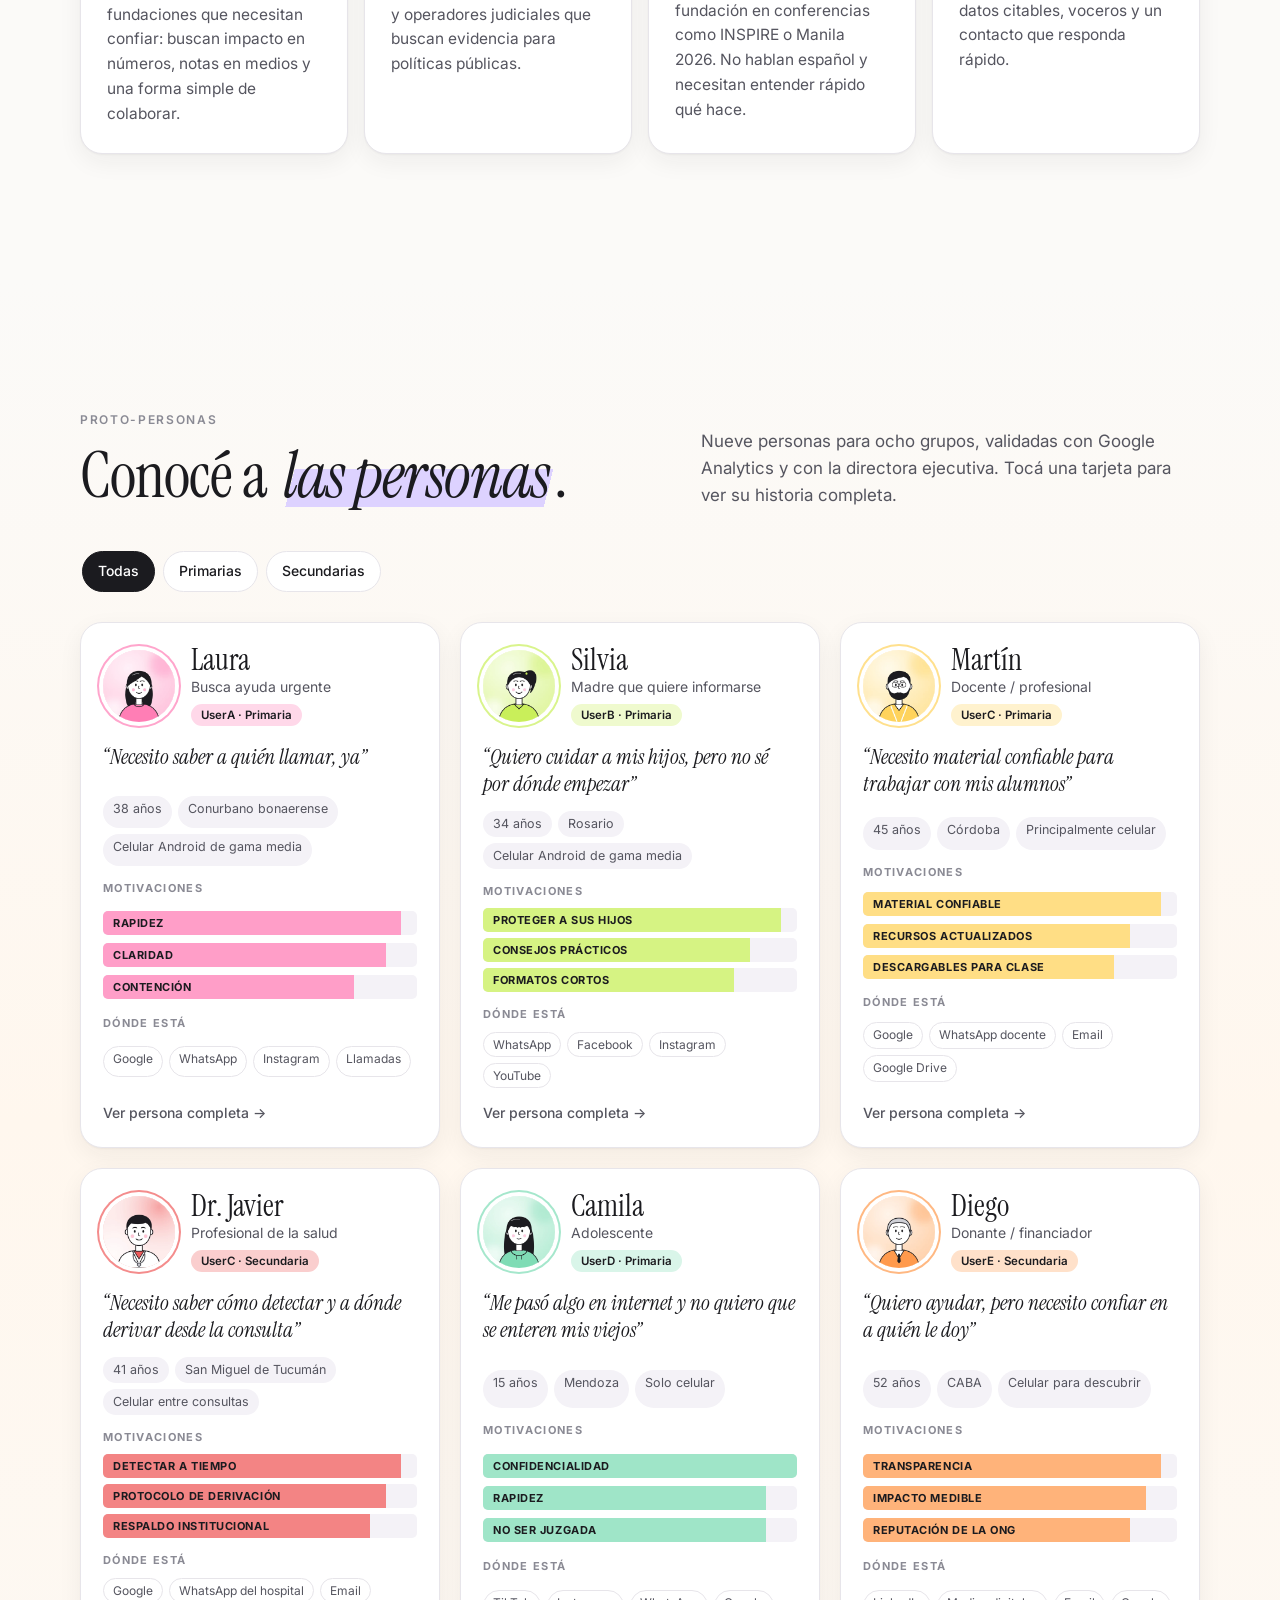
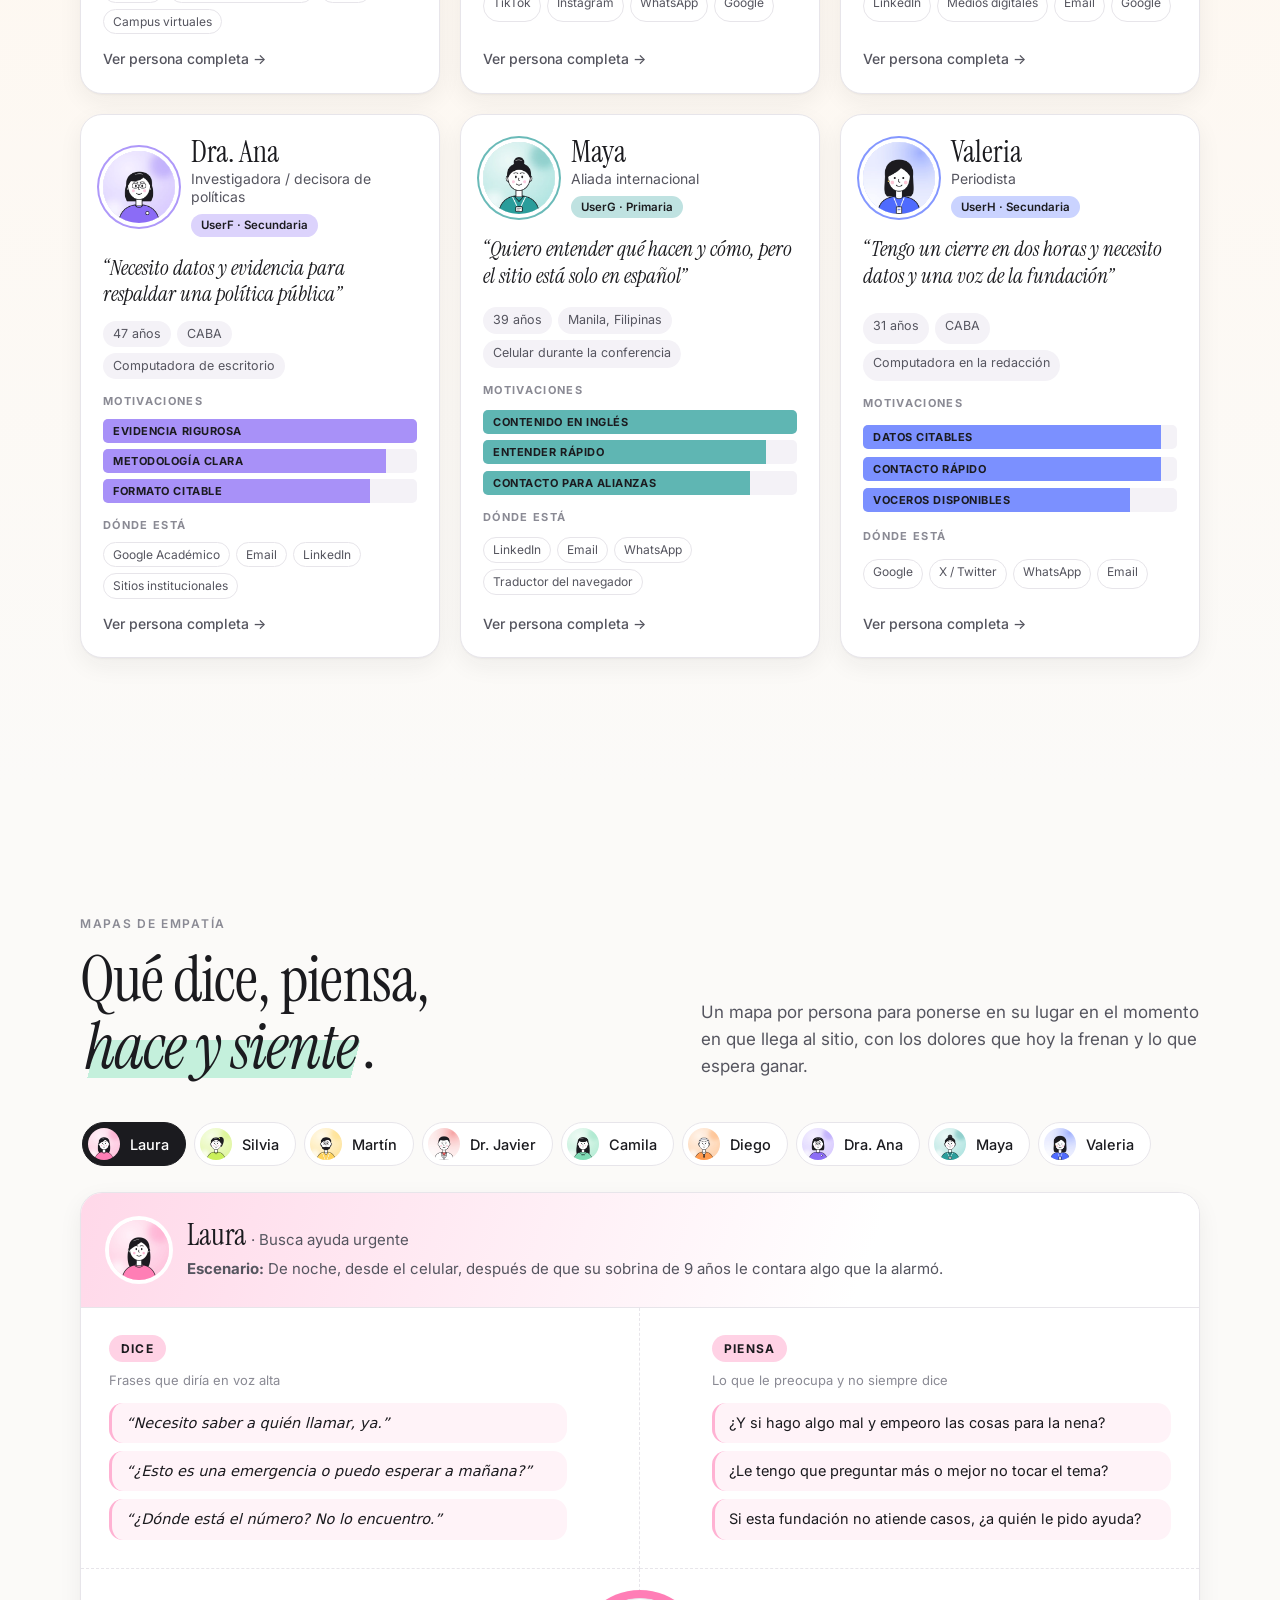
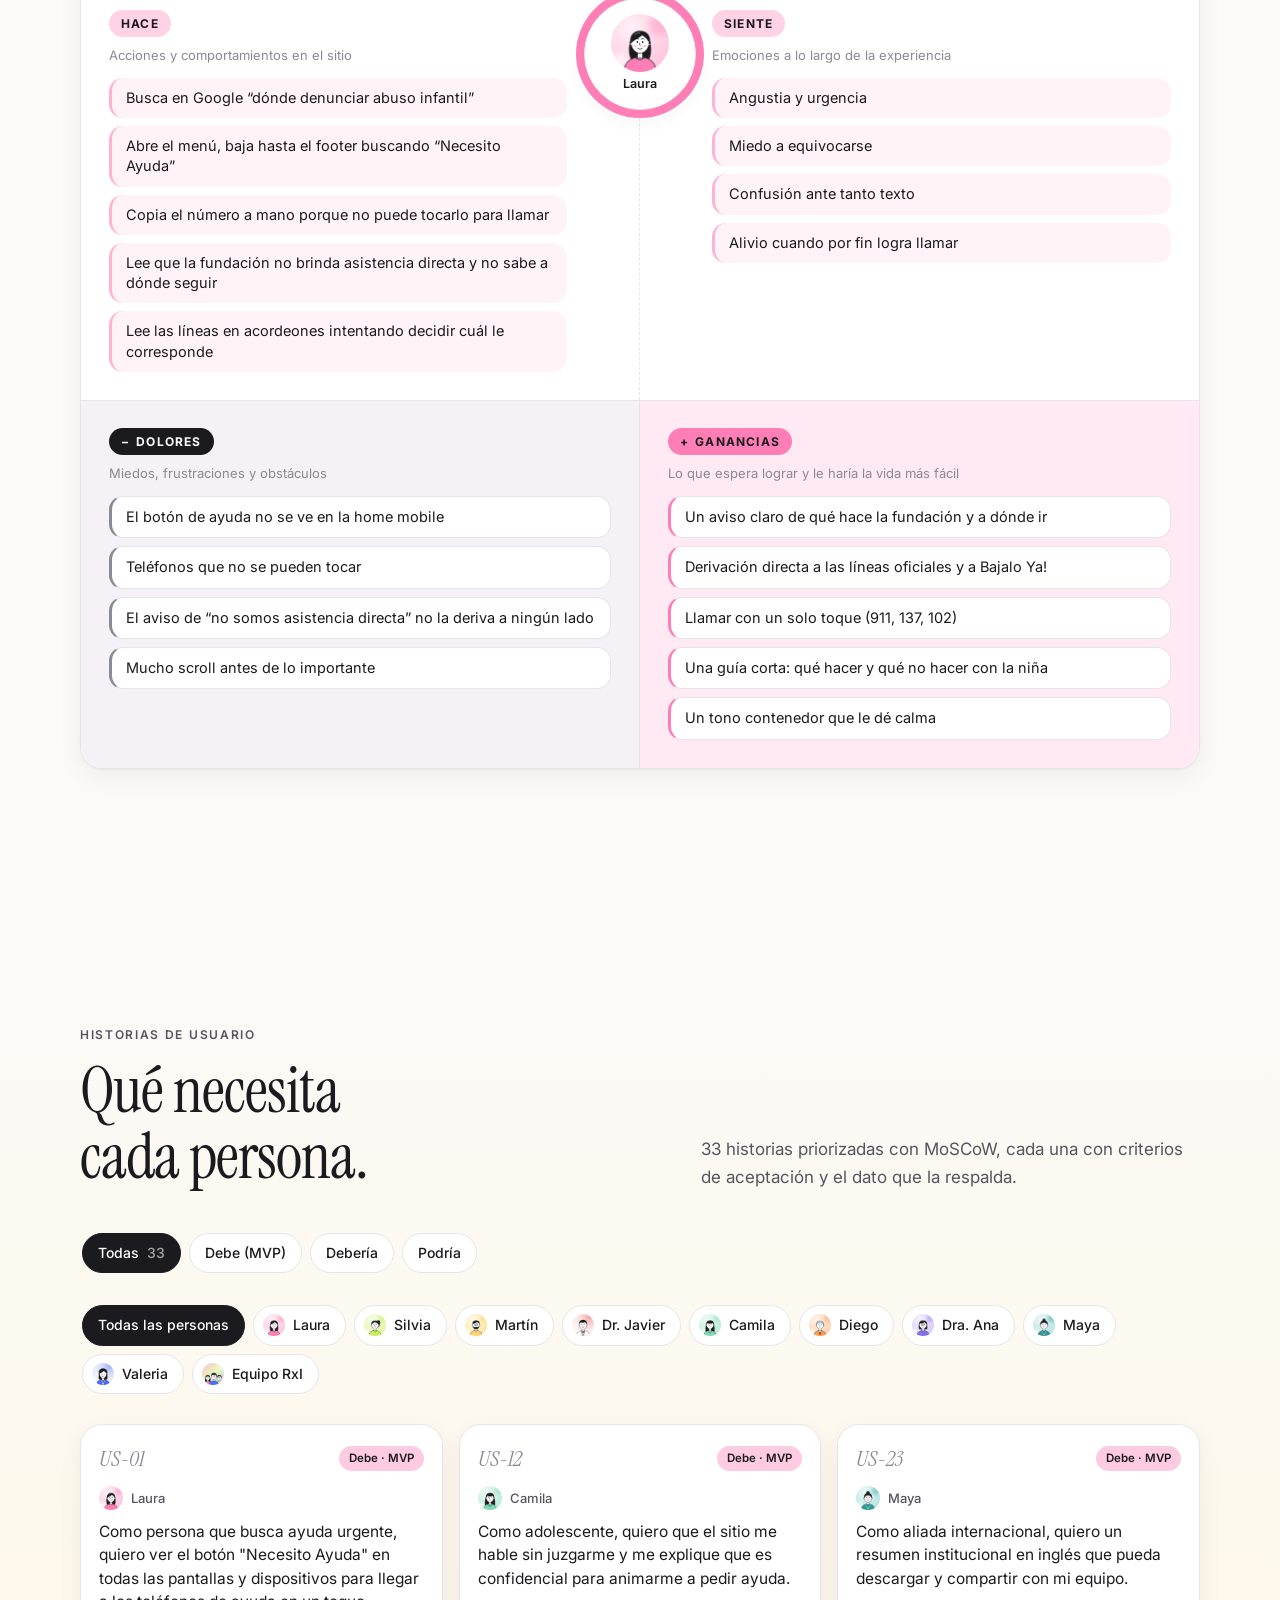
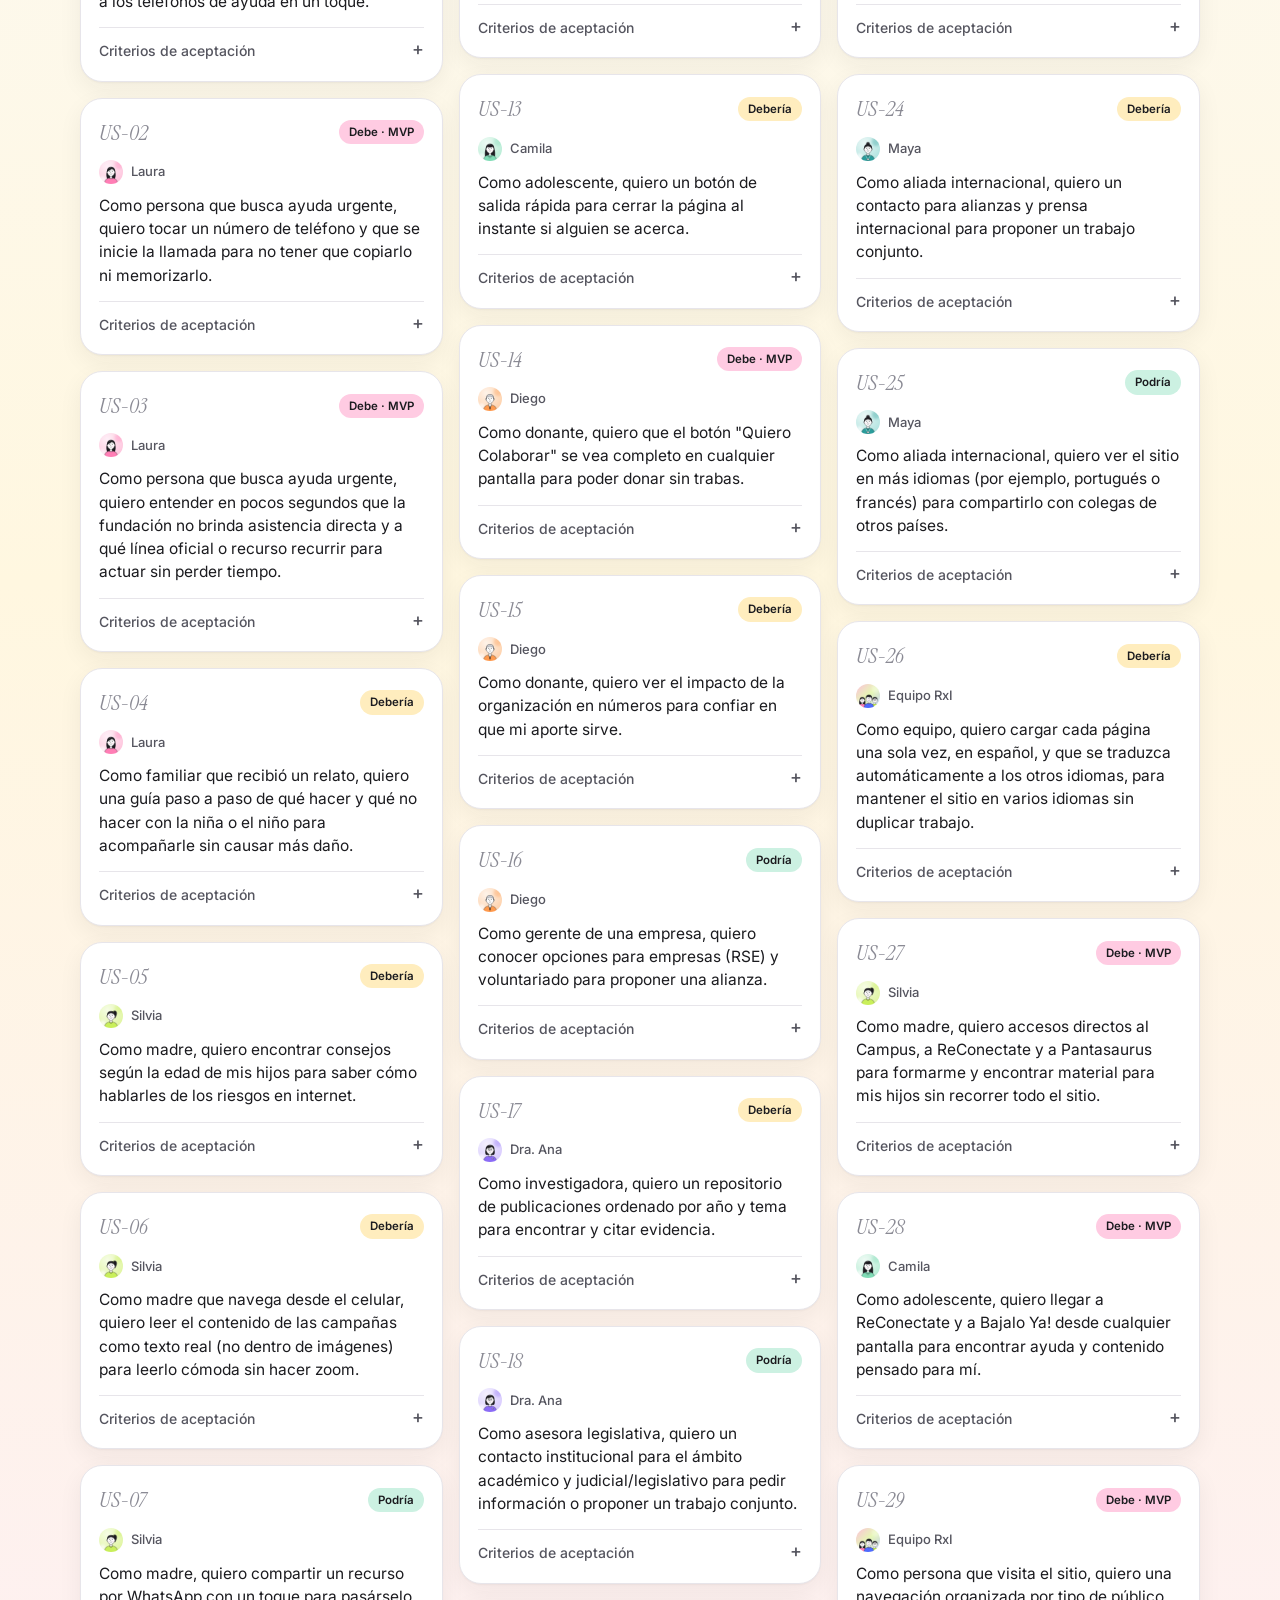
==== commit 20b2bb3d: "ideate first draft" ====
--- a/index.html
+++ b/index.html
@@ -33,6 +33,7 @@
     <link rel="stylesheet" href="css/sections/summary.css" />
     <link rel="stylesheet" href="css/sections/empathize.css" />
     <link rel="stylesheet" href="css/sections/define.css" />
+    <link rel="stylesheet" href="css/sections/ideate.css" />
     <link rel="stylesheet" href="css/sections/upcoming.css" />
   </head>
   <body>
@@ -58,9 +59,7 @@
         <a href="#resumen" class="stage-link is-active" data-stage="resumen">00 Resumen</a>
         <a href="#empathize" class="stage-link" data-stage="empathize">01 Empathize</a>
         <a href="#define" class="stage-link" data-stage="define">02 Define</a>
-        <a href="#proximamente" class="stage-link is-locked" data-stage="ideate" aria-disabled="true"
-          >03 Ideate</a
-        >
+        <a href="#ideate" class="stage-link" data-stage="ideate">03 Ideate</a>
         <a href="#proximamente" class="stage-link is-locked" data-stage="prototype" aria-disabled="true"
           >04 Prototype</a
         >
@@ -79,7 +78,7 @@
         <div class="wrap hero__inner">
           <div class="hero__tags">
             <span class="tag tag--lime">UX Case Study</span>
-            <span class="tag tag--white"><span class="dot dot--live"></span> En progreso · etapa 2 de 5</span>
+            <span class="tag tag--white"><span class="dot dot--live"></span> En progreso · etapa 3 de 5</span>
           </div>
           <h1 class="hero__title">Rediseño <em>Red por la Infancia</em></h1>
           <p class="hero__lead">
@@ -203,14 +202,16 @@
               </ul>
               <a class="tl__link" href="#define">Ver la etapa →</a>
             </li>
-            <li class="tl card" style="--c: var(--yellow)">
+            <li class="tl card tl--done" style="--c: var(--yellow)">
               <span class="tl__n">03</span>
               <h3>Ideate</h3>
-              <span class="tl__state">Próximamente</span>
+              <span class="tl__state">En curso</span>
               <ul>
-                <li>Crazy 8s y bocetos</li>
-                <li>Nueva arquitectura de información</li>
+                <li>Goal statement</li>
+                <li>Competitive audit de 5 organizaciones</li>
+                <li>Próximo: arquitectura de información y bocetos</li>
               </ul>
+              <a class="tl__link" href="#ideate">Ver la etapa →</a>
             </li>
             <li class="tl card" style="--c: var(--mint)">
               <span class="tl__n">04</span>
@@ -860,7 +861,8 @@
             </div>
             <p class="section-head__aside">
               Formato: [persona] es [características] <b>que necesita</b> [necesidad] <b>porque</b> [insight].
-              Cada uno se apoya en un dato de la investigación.
+              El insight explica por qué eso es un problema para esa persona, según su personalidad y su
+              contexto.
             </p>
           </div>
           <div class="central card">
@@ -925,29 +927,164 @@
             <p class="eyebrow">Propuesta de valor única · a validar</p>
             <p class="uvp__text" id="vpUnique"></p>
             <p class="uvp__note">
-              Próximo paso: benchmark de organizaciones similares (UNICEF Argentina, Aldeas Infantiles SOS,
-              Grooming Argentina, Línea 102) y lectura de comentarios de sus usuarios para confirmar que nadie
-              más cubre esta necesidad.
+              Se contrastó en el competitive audit de la etapa Ideate: ninguna de las organizaciones
+              argentinas auditadas deriva a líneas oficiales ni tiene una herramienta como Bajalo Ya!.
             </p>
           </div>
         </div>
       </section>
 
       <!-- NEXT STAGES -->
+      <!-- ===================================================== -->
+      <!-- ===== STAGE 03 · IDEATE ===== -->
+      <!-- ===================================================== -->
+      <section class="stage-hero stage-hero--ideate" id="ideate">
+        <div class="wrap">
+          <span class="stage-hero__num">03</span>
+          <div>
+            <p class="eyebrow">Etapa 3</p>
+            <h2 class="stage-hero__title">Ideate</h2>
+            <p class="stage-hero__lead">
+              Antes de bocetar, definir qué queremos lograr y mirar cómo resuelven lo mismo otras
+              organizaciones: qué copiar, qué evitar y qué espacio nadie está ocupando.
+            </p>
+          </div>
+          <ul class="chips chips--static" aria-label="Métodos usados">
+            <li>Goal statement</li>
+            <li>Competitive audit</li>
+            <li>Design implications</li>
+          </ul>
+        </div>
+      </section>
+
+      <!-- 3.1 GOAL STATEMENT -->
+      <section class="section" id="goal">
+        <div class="wrap">
+          <div class="section-head">
+            <div>
+              <p class="eyebrow">Goal statement</p>
+              <h2 class="h2">Qué queremos <mark class="hl hl--lime">lograr</mark>.</h2>
+            </div>
+            <p class="section-head__aside">
+              Del problema al objetivo, con la plantilla del certificado de Google UX: producto, acción,
+              audiencia, impacto y cómo lo vamos a medir. Tocá cada parte para ver por qué está ahí.
+            </p>
+          </div>
+          <div class="gsflow">
+            <article class="gsflow__step card">
+              <span class="gsflow__label">El problema</span>
+              <p id="goalProblem"></p>
+            </article>
+            <span class="gsflow__arrow" aria-hidden="true">→</span>
+            <article class="gsflow__step gsflow__step--goal card">
+              <span class="gsflow__label">El objetivo</span>
+              <p class="gs" id="goalStatement"></p>
+              <div
+                class="filters filters--wrap gs__chips"
+                role="group"
+                aria-label="Partes del goal statement"
+                id="goalChips"
+              ></div>
+              <p class="gs__why" id="goalWhy" aria-live="polite"></p>
+            </article>
+            <span class="gsflow__arrow" aria-hidden="true">→</span>
+            <article class="gsflow__step card">
+              <span class="gsflow__label">Lo que buscamos</span>
+              <ul class="gsflow__list" id="goalAchieve"></ul>
+            </article>
+          </div>
+        </div>
+      </section>
+
+      <!-- 3.2 COMPETITIVE AUDIT -->
+      <section class="section section--cream" id="competencia">
+        <div class="wrap">
+          <div class="section-head">
+            <div>
+              <p class="eyebrow">Competitive audit</p>
+              <h2 class="h2">¿Cómo lo resuelven <mark class="hl hl--purple">otros</mark>?</h2>
+            </div>
+            <p class="section-head__aside" id="auditGoal"></p>
+          </div>
+          <div class="filters" role="group" aria-label="Filtrar competidores">
+            <button class="chip is-on" data-rfilter="all">Todos</button>
+            <button class="chip" data-rfilter="direct">Directos</button>
+            <button class="chip" data-rfilter="indirect">Indirectos</button>
+          </div>
+          <div class="rivals" id="rivals"></div>
+        </div>
+      </section>
+
+      <!-- 3.3 COMPARACIÓN -->
+      <section class="section" id="comparacion">
+        <div class="wrap">
+          <div class="section-head">
+            <div>
+              <p class="eyebrow">Comparación</p>
+              <h2 class="h2">Lo que encontré, <mark class="hl hl--orange">lente por lente</mark>.</h2>
+            </div>
+            <p class="section-head__aside">
+              Cinco lentes, una por cada pregunta del audit, con Red por la Infancia como punto de partida.
+              Elegí una fila para ver la evidencia.
+            </p>
+          </div>
+          <div class="mx card">
+            <div class="mx__scroll" tabindex="0" aria-label="Matriz comparativa, desplazable horizontalmente">
+              <div class="mx__table" id="matrix"></div>
+            </div>
+            <div class="mx__legend" aria-hidden="true">
+              <span><i class="mx__dot mx__dot--yes"></i>Sí</span>
+              <span><i class="mx__dot mx__dot--partial"></i>Parcial</span>
+              <span><i class="mx__dot mx__dot--no"></i>No</span>
+            </div>
+            <p class="mx__evidence" id="matrixEvidence" aria-live="polite"></p>
+          </div>
+        </div>
+      </section>
+
+      <!-- 3.4 GAP -->
+      <section class="section section--ink" id="gap">
+        <div class="wrap gap">
+          <div>
+            <p class="eyebrow eyebrow--lime">El gap</p>
+            <h2 class="h2 h2--light">
+              Todos le hablan al donante. <br class="hide-sm" />Nadie ordena el sitio alrededor de quien
+              llega.
+            </h2>
+            <p class="gap__lead">
+              Cuántos de los cinco competidores resuelve cada cosa. Lo que el sector hace bien está arriba; lo
+              que queda vacío, abajo. Ese vacío es la posición que puede ocupar Red por la Infancia.
+            </p>
+          </div>
+          <ul class="gapbars" id="gapBars"></ul>
+        </div>
+      </section>
+
+      <!-- 3.5 DESIGN IMPLICATIONS -->
+      <section class="section section--grad-b" id="implicancias">
+        <div class="wrap">
+          <div class="section-head">
+            <div>
+              <p class="eyebrow eyebrow--dark">Design implications</p>
+              <h2 class="h2">Qué cambia <mark class="hl hl--pink">en el diseño</mark>.</h2>
+            </div>
+            <p class="section-head__aside">
+              Cada hallazgo se convierte en una decisión o una pregunta para la próxima etapa: bocetos,
+              arquitectura de información y prototipo.
+            </p>
+          </div>
+          <div class="impls" id="implications"></div>
+          <a class="btn btn--ghost impls__docs" id="ideateDocs" href="#" target="_blank" rel="noopener"
+            >Ver la investigación completa →</a
+          >
+        </div>
+      </section>
+
       <section class="section" id="proximamente">
         <div class="wrap">
           <p class="eyebrow">Lo que viene</p>
           <h2 class="h2">Próximas etapas.</h2>
           <div class="next">
-            <article class="next__card card" style="--c: var(--pink)">
-              <span class="next__n">03</span>
-              <h3>Ideate</h3>
-              <p>
-                Crazy 8s, nueva arquitectura de información y flujos para pedir ayuda y donar, a partir de las
-                propuestas de valor.
-              </p>
-              <span class="lock">Próximamente</span>
-            </article>
             <article class="next__card card" style="--c: var(--yellow)">
               <span class="next__n">04</span>
               <h3>Prototype</h3>
--- a/css/layout.css
+++ b/css/layout.css
@@ -199,6 +199,12 @@
 .stage-hero--compact {
   padding-bottom: 40px;
 }
+.stage-hero--ideate {
+  background:
+    radial-gradient(60% 80% at 15% 30%, #fff1c2 0%, transparent 60%),
+    radial-gradient(50% 80% at 85% 20%, #ddf6ea 0%, transparent 60%),
+    radial-gradient(60% 70% at 60% 100%, #ffe0cc 0%, transparent 60%), var(--bg);
+}
 .stage-hero--define {
   background:
     radial-gradient(60% 80% at 15% 30%, #e3dcff 0%, transparent 60%),
--- a/css/sections/empathize.css
+++ b/css/sections/empathize.css
@@ -945,12 +945,6 @@
   .insights {
     grid-template-columns: 1fr;
   }
-  .note {
-    width: 128px;
-    min-height: 70px;
-    font-size: 11.5px;
-    padding: 9px 10px;
-  }
   .stats {
     grid-template-columns: repeat(2, 1fr);
     gap: 12px;
--- a/css/sections/ideate.css
+++ b/css/sections/ideate.css
@@ -0,0 +1,470 @@
+/* Etapa 03 · Ideate */
+
+/* Goal statement: problema → objetivo → lo que buscamos */
+.gsflow {
+  display: grid;
+  grid-template-columns: 1fr auto 1.6fr auto 1fr;
+  gap: 14px;
+  align-items: stretch;
+}
+.gsflow__step {
+  padding: 24px;
+  display: flex;
+  flex-direction: column;
+  gap: 12px;
+}
+.gsflow__step p {
+  margin: 0;
+  color: var(--ink-2);
+  font-size: 15px;
+  line-height: 1.55;
+}
+.gsflow__step--goal {
+  background: linear-gradient(160deg, #fff, var(--butter) 140%);
+}
+.gsflow__label {
+  font-size: 11px;
+  font-weight: 700;
+  text-transform: uppercase;
+  letter-spacing: 0.12em;
+  color: var(--ink-3);
+}
+.gsflow__arrow {
+  align-self: center;
+  font-size: 22px;
+  color: var(--ink-3);
+}
+.gsflow__list {
+  margin: 0;
+  padding-left: 18px;
+  display: grid;
+  gap: 10px;
+  color: var(--ink-2);
+  font-size: 15px;
+  line-height: 1.45;
+}
+.gs {
+  font-family: var(--f-display);
+  font-size: 22px !important;
+  line-height: 1.4 !important;
+  color: var(--ink) !important;
+}
+.gs__seg {
+  --sc: var(--line);
+  cursor: pointer;
+  background: linear-gradient(transparent 60%, color-mix(in srgb, var(--sc) 55%, white) 60%);
+  transition: background 0.2s;
+}
+.gs__seg.is-on {
+  background: color-mix(in srgb, var(--sc) 40%, white);
+  border-radius: 4px;
+  box-decoration-break: clone;
+  -webkit-box-decoration-break: clone;
+}
+.gs__seg--product,
+.gs__chip--product {
+  --sc: var(--blue);
+}
+.gs__seg--action,
+.gs__chip--action {
+  --sc: var(--lime);
+}
+.gs__seg--audience,
+.gs__chip--audience {
+  --sc: var(--mint);
+}
+.gs__seg--impact,
+.gs__chip--impact {
+  --sc: var(--orange);
+}
+.gs__seg--criteria,
+.gs__chip--criteria {
+  --sc: var(--pink);
+}
+.gs__chips {
+  margin: 4px 0 0;
+}
+.gs__chip {
+  border-color: color-mix(in srgb, var(--sc) 60%, white);
+}
+.gs__chip.is-on {
+  background: color-mix(in srgb, var(--sc) 40%, white);
+  border-color: var(--sc);
+  color: var(--ink);
+}
+.gs__why {
+  font-size: 14px !important;
+  padding: 12px 14px;
+  border-radius: var(--r-sm);
+  background: rgba(255, 255, 255, 0.75);
+  border: 1px solid var(--line);
+}
+.gs__why b {
+  color: var(--ink);
+}
+
+/* Competidores */
+.rivals {
+  display: grid;
+  grid-template-columns: repeat(5, 1fr);
+  gap: 16px;
+}
+.rival {
+  padding: 0;
+  overflow: hidden;
+  display: flex;
+  flex-direction: column;
+  animation: pop 0.4s both;
+}
+.rival__shot {
+  display: block;
+  width: 100%;
+  aspect-ratio: 4 / 5;
+  object-fit: cover;
+  object-position: top;
+  border-bottom: 1px solid var(--line);
+  background: var(--soft);
+}
+.rival__body {
+  padding: 16px 16px 18px;
+  display: grid;
+  gap: 8px;
+}
+.rival__top {
+  display: flex;
+  flex-direction: column;
+  align-items: flex-start;
+  gap: 6px;
+}
+.rival__top h3 {
+  margin: 0;
+  font-size: 16px;
+  font-weight: 600;
+  line-height: 1.25;
+}
+.rival__type {
+  padding: 2px 9px;
+  border-radius: 999px;
+  font-size: 11px;
+  font-weight: 700;
+  text-transform: uppercase;
+  letter-spacing: 0.08em;
+}
+.rival__type--direct {
+  background: var(--rose);
+}
+.rival__type--indirect {
+  background: var(--soft);
+  color: var(--ink-2);
+}
+.rival__meta {
+  margin: 0;
+  font-size: 13px;
+  color: var(--ink-3);
+  line-height: 1.4;
+}
+.rival__lesson {
+  margin: 0;
+  font-size: 14px;
+  line-height: 1.45;
+  color: var(--ink-2);
+}
+.rival__lesson b {
+  display: block;
+  font-size: 11px;
+  text-transform: uppercase;
+  letter-spacing: 0.1em;
+  color: var(--ink);
+  margin-bottom: 2px;
+}
+
+/* Matriz por lente */
+.mx {
+  padding: 8px 8px 20px;
+}
+.mx__scroll {
+  overflow-x: auto;
+}
+.mx__table {
+  min-width: 720px;
+}
+.mx__head,
+.mx__row {
+  display: grid;
+  grid-template-columns: 1.6fr repeat(6, 1fr);
+  align-items: center;
+}
+.mx__row {
+  width: 100%;
+  border: 0;
+  border-top: 1px solid var(--line);
+  background: none;
+  font: inherit;
+  text-align: left;
+  cursor: pointer;
+  border-radius: var(--r-sm);
+  transition: background 0.15s;
+}
+.mx__row:hover {
+  background: var(--soft);
+}
+.mx__row.is-on {
+  background: var(--lilac);
+}
+.mx__cell {
+  padding: 14px 12px;
+  display: flex;
+  justify-content: center;
+}
+.mx__cell--head {
+  font-size: 12.5px;
+  font-weight: 600;
+  color: var(--ink-2);
+  text-align: center;
+}
+.mx__cell--label {
+  justify-content: flex-start;
+  font-weight: 600;
+  font-size: 14.5px;
+}
+.mx__cell--rpi {
+  background: color-mix(in srgb, var(--pink) 10%, transparent);
+}
+.mx__dot {
+  display: inline-block;
+  width: 16px;
+  height: 16px;
+  border-radius: 50%;
+  border: 2px solid var(--ink);
+}
+.mx__dot--yes {
+  background: var(--ink);
+}
+.mx__dot--partial {
+  background: linear-gradient(90deg, var(--ink) 50%, #fff 50%);
+}
+.mx__dot--no {
+  background: #fff;
+  border-color: var(--ink-3);
+}
+.mx__legend {
+  display: flex;
+  gap: 18px;
+  padding: 14px 12px 0;
+  font-size: 13px;
+  color: var(--ink-2);
+}
+.mx__legend span {
+  display: inline-flex;
+  align-items: center;
+  gap: 6px;
+}
+.mx__legend .mx__dot {
+  width: 12px;
+  height: 12px;
+}
+.mx__evidence {
+  margin: 14px 12px 0;
+  padding: 14px 16px;
+  border-radius: var(--r-sm);
+  background: var(--soft);
+  font-size: 15px;
+  color: var(--ink-2);
+}
+.mx__evidence b {
+  display: block;
+  color: var(--ink);
+  margin-bottom: 2px;
+}
+
+/* Gap */
+.gap {
+  display: grid;
+  grid-template-columns: 1fr 1.1fr;
+  gap: 48px;
+  align-items: center;
+}
+.gap__lead {
+  color: rgba(255, 255, 255, 0.7);
+  font-size: 16px;
+  line-height: 1.6;
+  margin: 18px 0 0;
+}
+.gapbars {
+  list-style: none;
+  margin: 0;
+  padding: 0;
+  display: grid;
+  gap: 10px;
+}
+.gapbar {
+  display: grid;
+  grid-template-columns: 1fr auto 36px;
+  gap: 14px;
+  align-items: center;
+  padding: 14px 16px;
+  border-radius: var(--r-sm);
+  background: rgba(255, 255, 255, 0.05);
+  border: 1px solid rgba(255, 255, 255, 0.1);
+  color: #fff;
+}
+.gapbar--gap {
+  border-color: rgba(200, 239, 90, 0.45);
+}
+.gapbar__label {
+  font-size: 14.5px;
+  line-height: 1.35;
+}
+.gapbar__label small {
+  display: block;
+  color: var(--lime);
+  font-size: 12px;
+}
+.gapbar__dots {
+  display: flex;
+  gap: 5px;
+}
+.gapbar__dots i {
+  width: 12px;
+  height: 12px;
+  border-radius: 50%;
+  border: 1.5px solid rgba(255, 255, 255, 0.35);
+}
+.gapbar__dots i.is-on {
+  background: #fff;
+  border-color: #fff;
+}
+.gapbar--gap .gapbar__dots i.is-on {
+  background: var(--lime);
+  border-color: var(--lime);
+}
+.gapbar__count {
+  font-variant-numeric: tabular-nums;
+  font-size: 13px;
+  color: rgba(255, 255, 255, 0.6);
+  text-align: right;
+}
+
+/* Hallazgo → implicancia */
+.impls {
+  display: grid;
+  grid-template-columns: repeat(2, 1fr);
+  gap: 16px;
+}
+.impl {
+  display: grid;
+  grid-template-columns: 1fr auto 1.2fr;
+  gap: 14px;
+  align-items: start;
+  padding: 20px;
+  animation: pop 0.4s both;
+}
+.impl p {
+  margin: 4px 0 0;
+  font-size: 14.5px;
+  line-height: 1.45;
+}
+.impl__finding p {
+  color: var(--ink-2);
+}
+.impl__implication p {
+  color: var(--ink);
+  font-weight: 500;
+}
+.impl__label {
+  display: flex;
+  flex-wrap: wrap;
+  align-items: center;
+  gap: 6px;
+  font-size: 11px;
+  font-weight: 700;
+  text-transform: uppercase;
+  letter-spacing: 0.1em;
+  color: var(--ink-3);
+}
+.impl__source {
+  display: inline-block;
+  margin-top: 8px;
+  font-size: 12px;
+  color: var(--ink-3);
+}
+.impl__arrow {
+  font-size: 20px;
+  color: var(--ink-3);
+  padding-top: 18px;
+}
+.impl__prio {
+  padding: 1px 8px;
+  border-radius: 999px;
+  letter-spacing: 0.04em;
+  color: var(--ink);
+}
+.impl__prio--high {
+  background: var(--rose);
+}
+.impl__prio--medium {
+  background: var(--butter);
+}
+.impls__docs {
+  margin-top: 24px;
+}
+
+@media (max-width: 1100px) {
+  .rivals {
+    grid-template-columns: repeat(3, 1fr);
+  }
+  .gsflow {
+    grid-template-columns: 1fr;
+  }
+  .gsflow__arrow {
+    transform: rotate(90deg);
+    justify-self: center;
+  }
+}
+
+@media (max-width: 900px) {
+  .gap,
+  .impls {
+    grid-template-columns: 1fr;
+  }
+  .gap {
+    gap: 28px;
+  }
+}
+
+@media (max-width: 760px) {
+  .rivals {
+    grid-template-columns: repeat(2, 1fr);
+    gap: 12px;
+  }
+  .gs {
+    font-size: 19px !important;
+  }
+  .impl {
+    grid-template-columns: 1fr;
+  }
+  .impl__arrow {
+    padding: 0;
+    transform: rotate(90deg);
+    justify-self: start;
+  }
+}
+
+@media (max-width: 560px) {
+  .rivals {
+    grid-template-columns: 1fr;
+  }
+  .rival {
+    display: grid;
+    grid-template-columns: 112px 1fr;
+  }
+  .rival__shot {
+    height: 100%;
+    aspect-ratio: auto;
+    border-bottom: 0;
+    border-right: 1px solid var(--line);
+  }
+  .rival__body {
+    padding: 14px;
+  }
+}
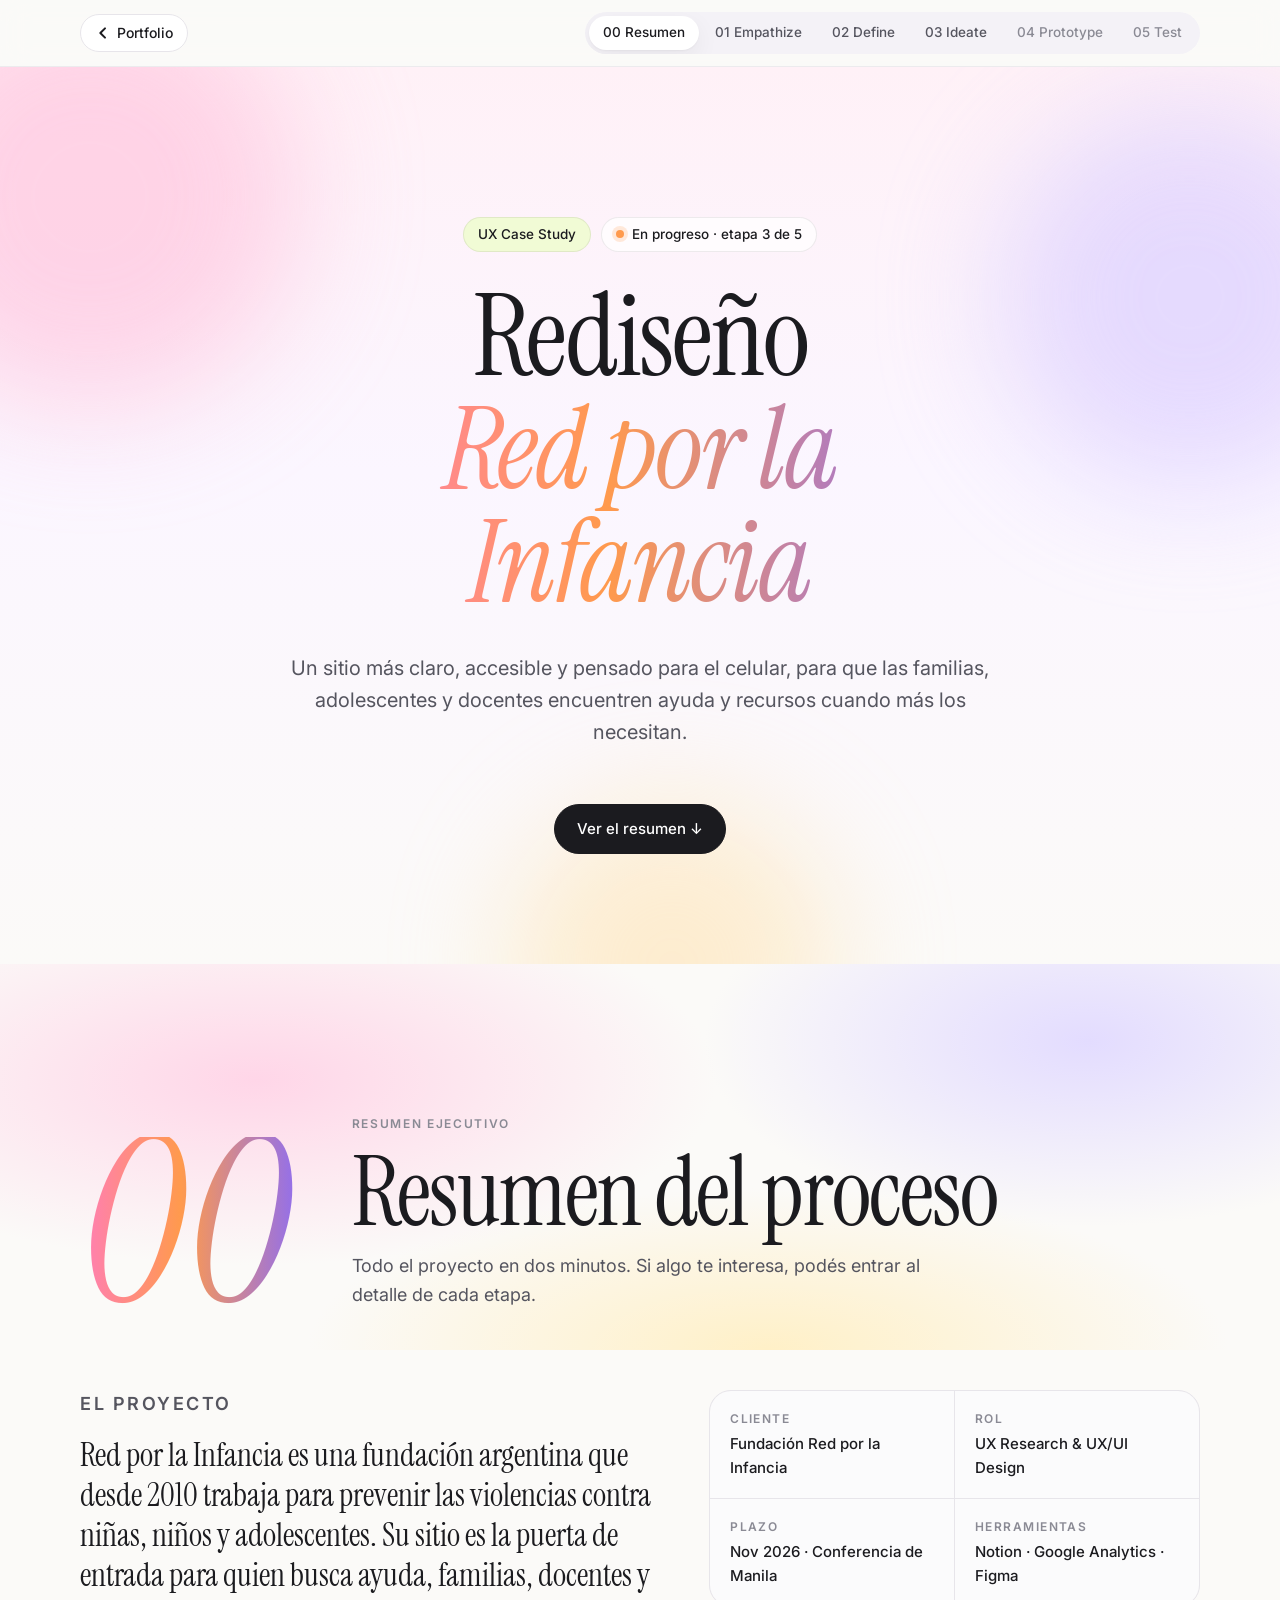
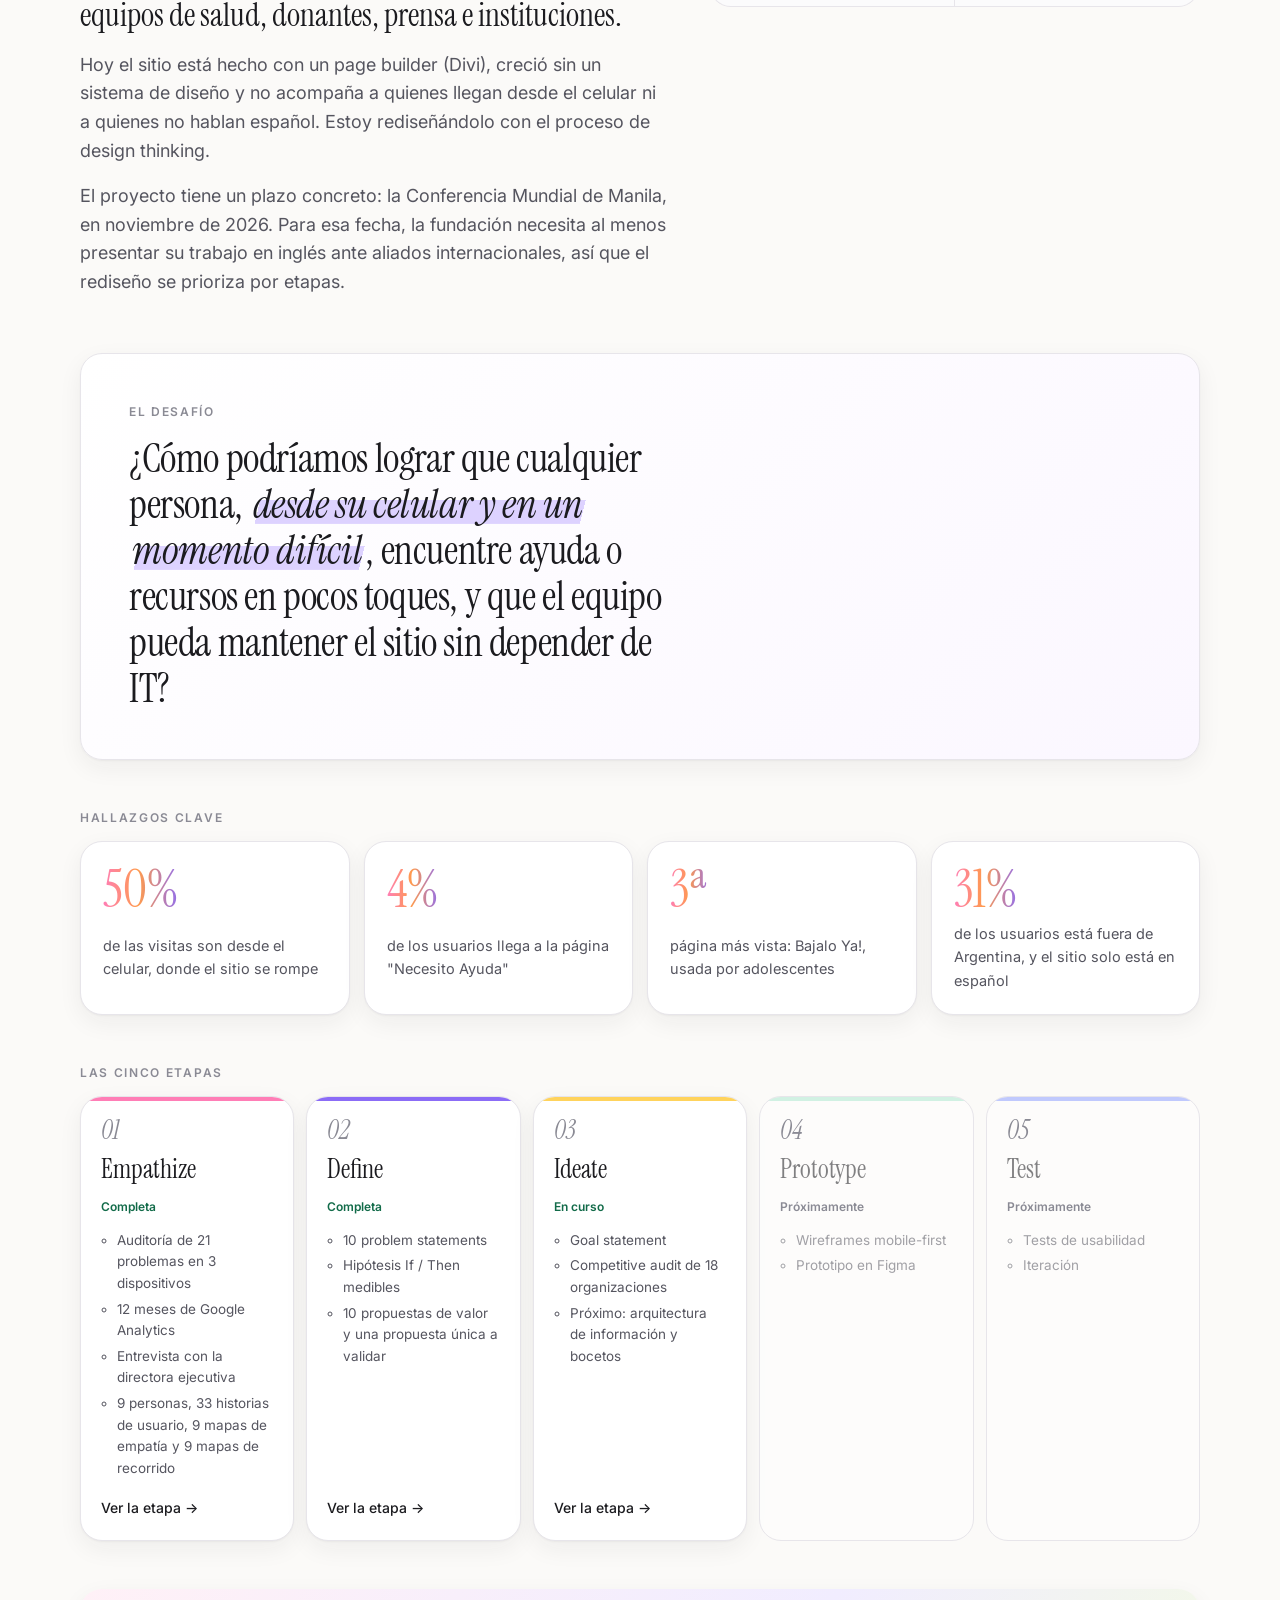
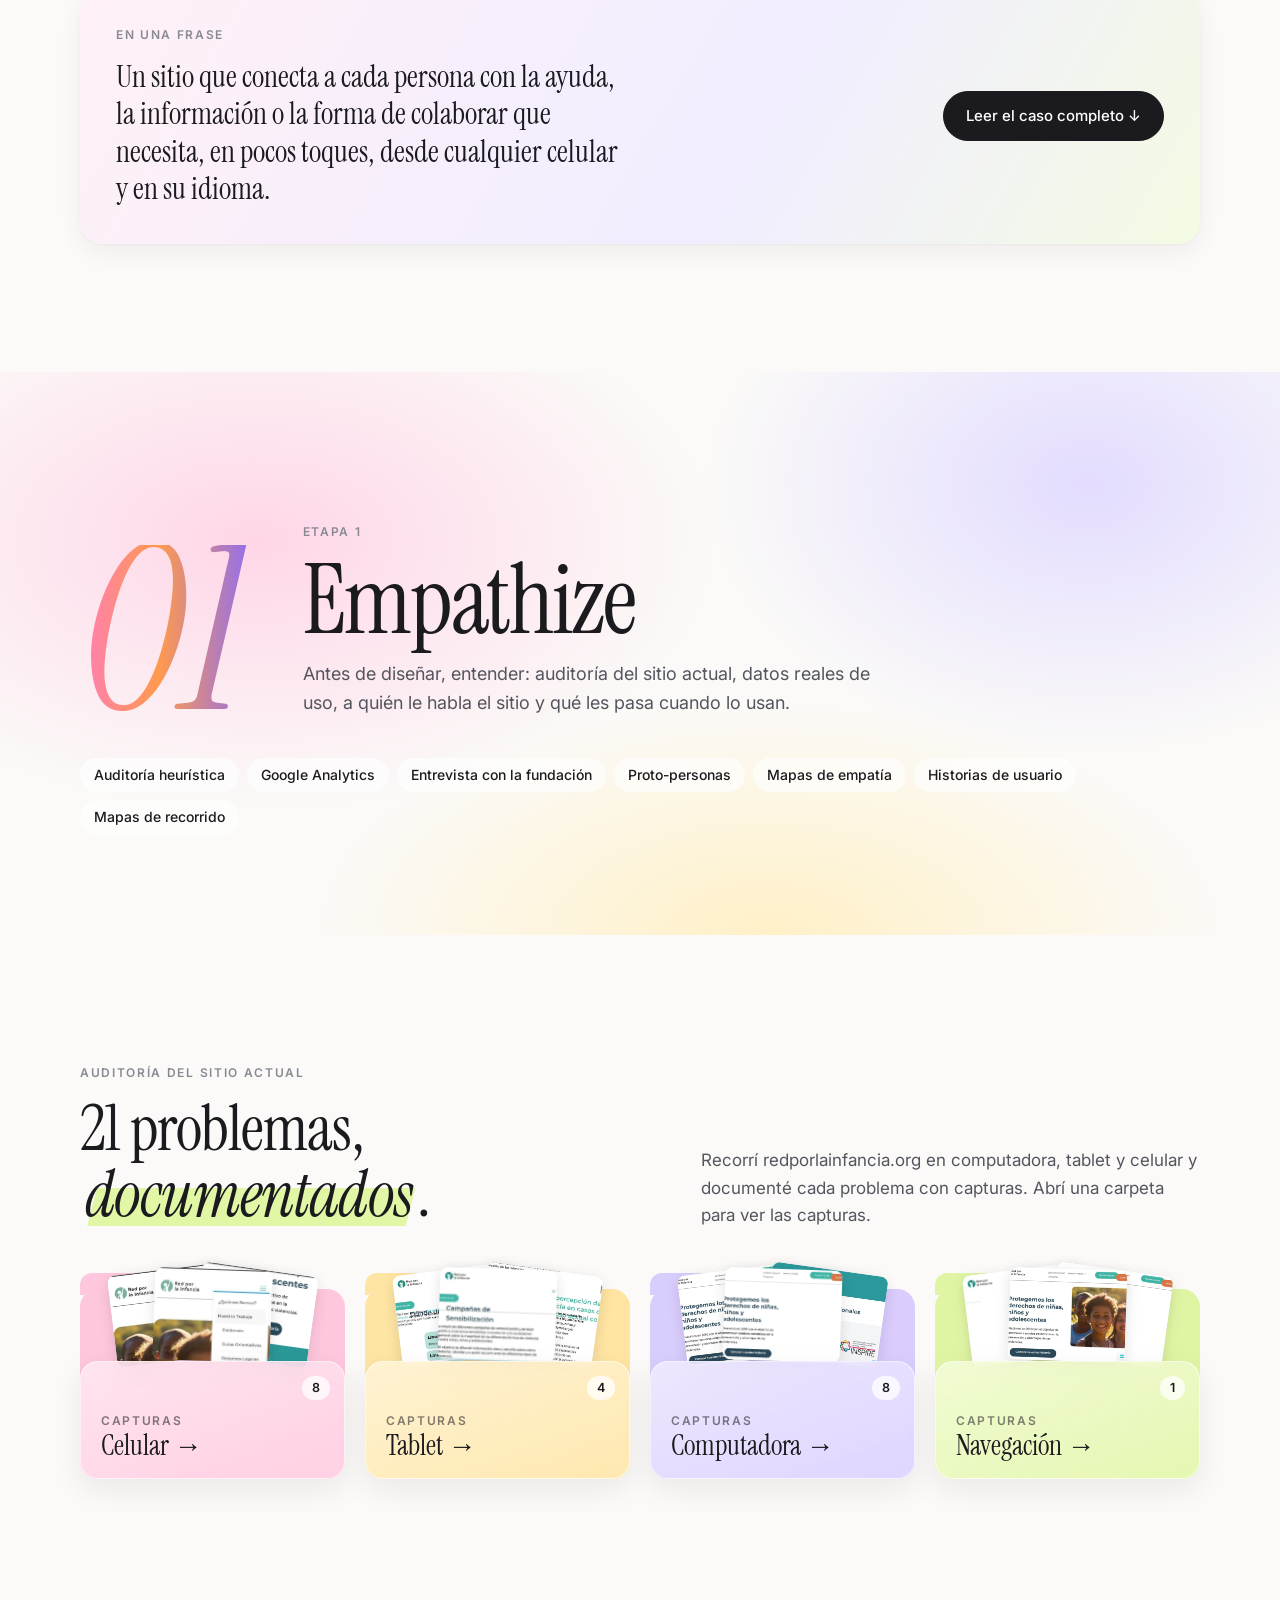
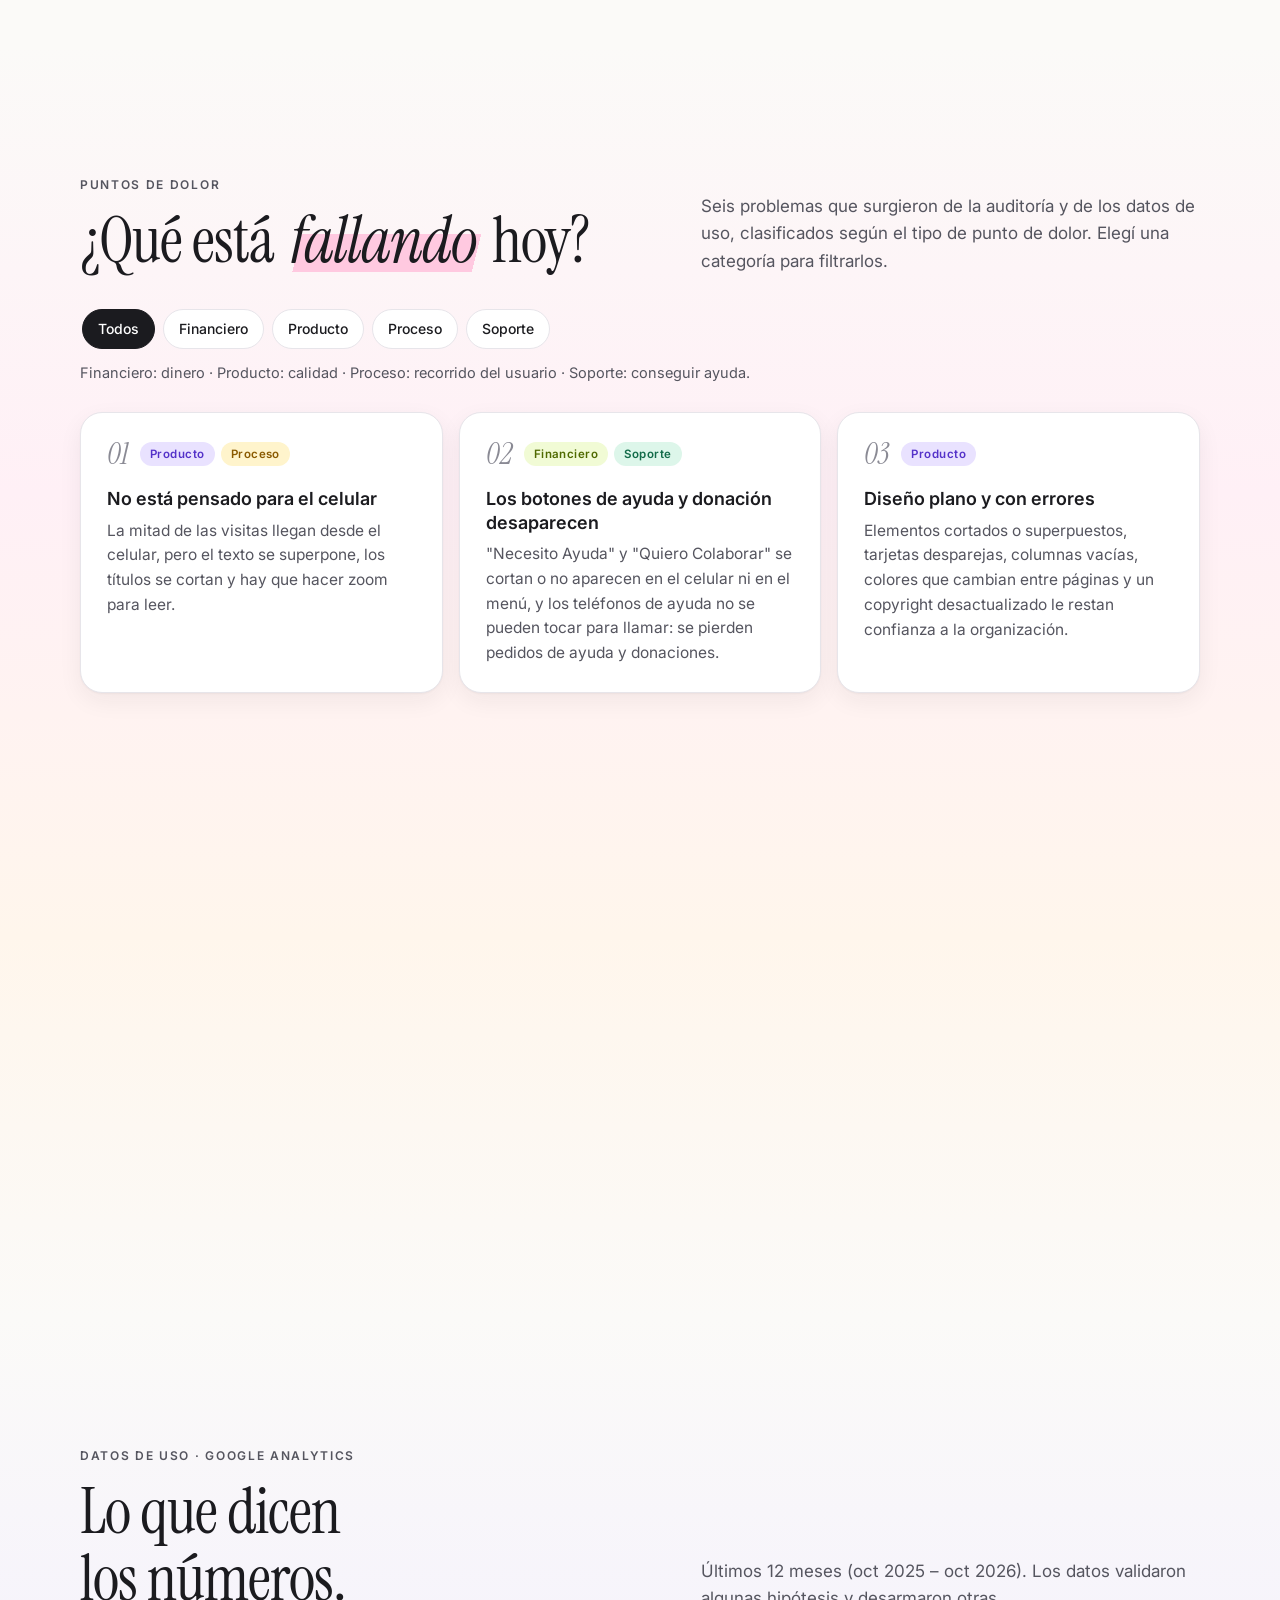
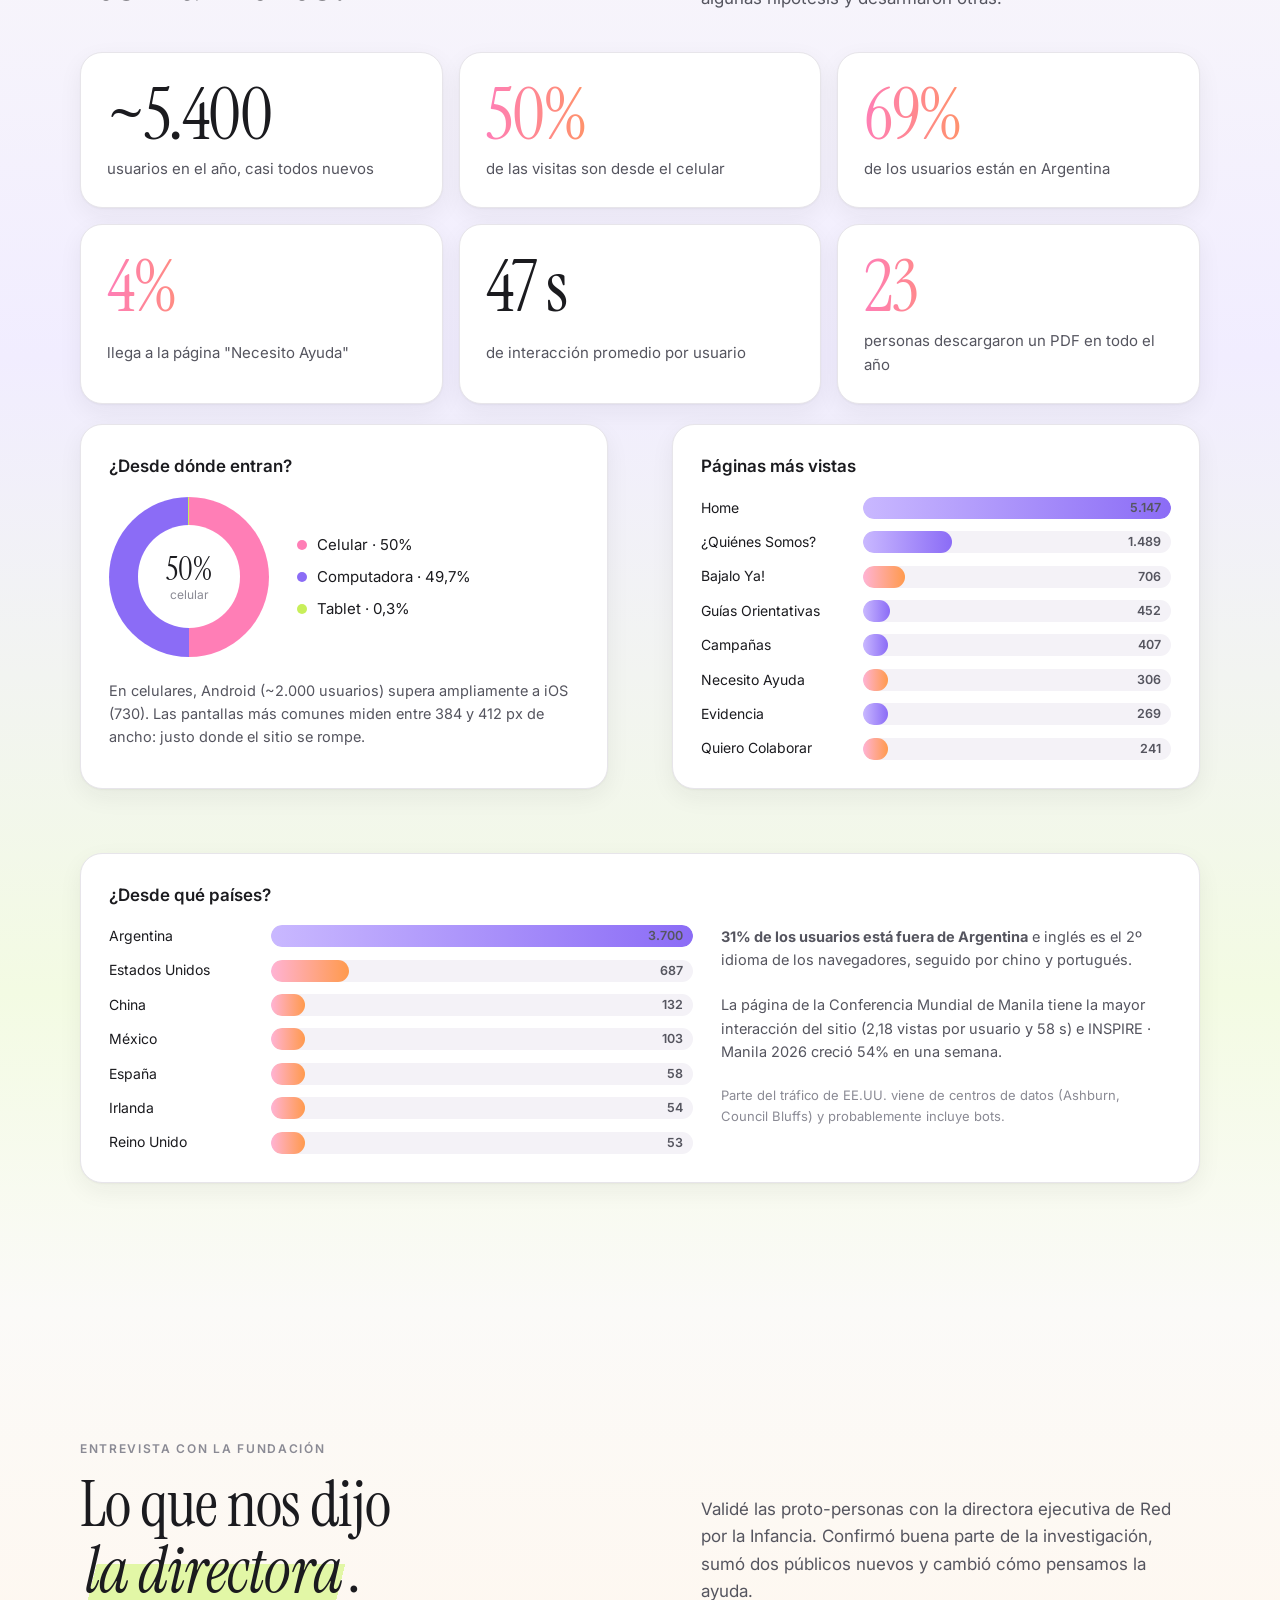
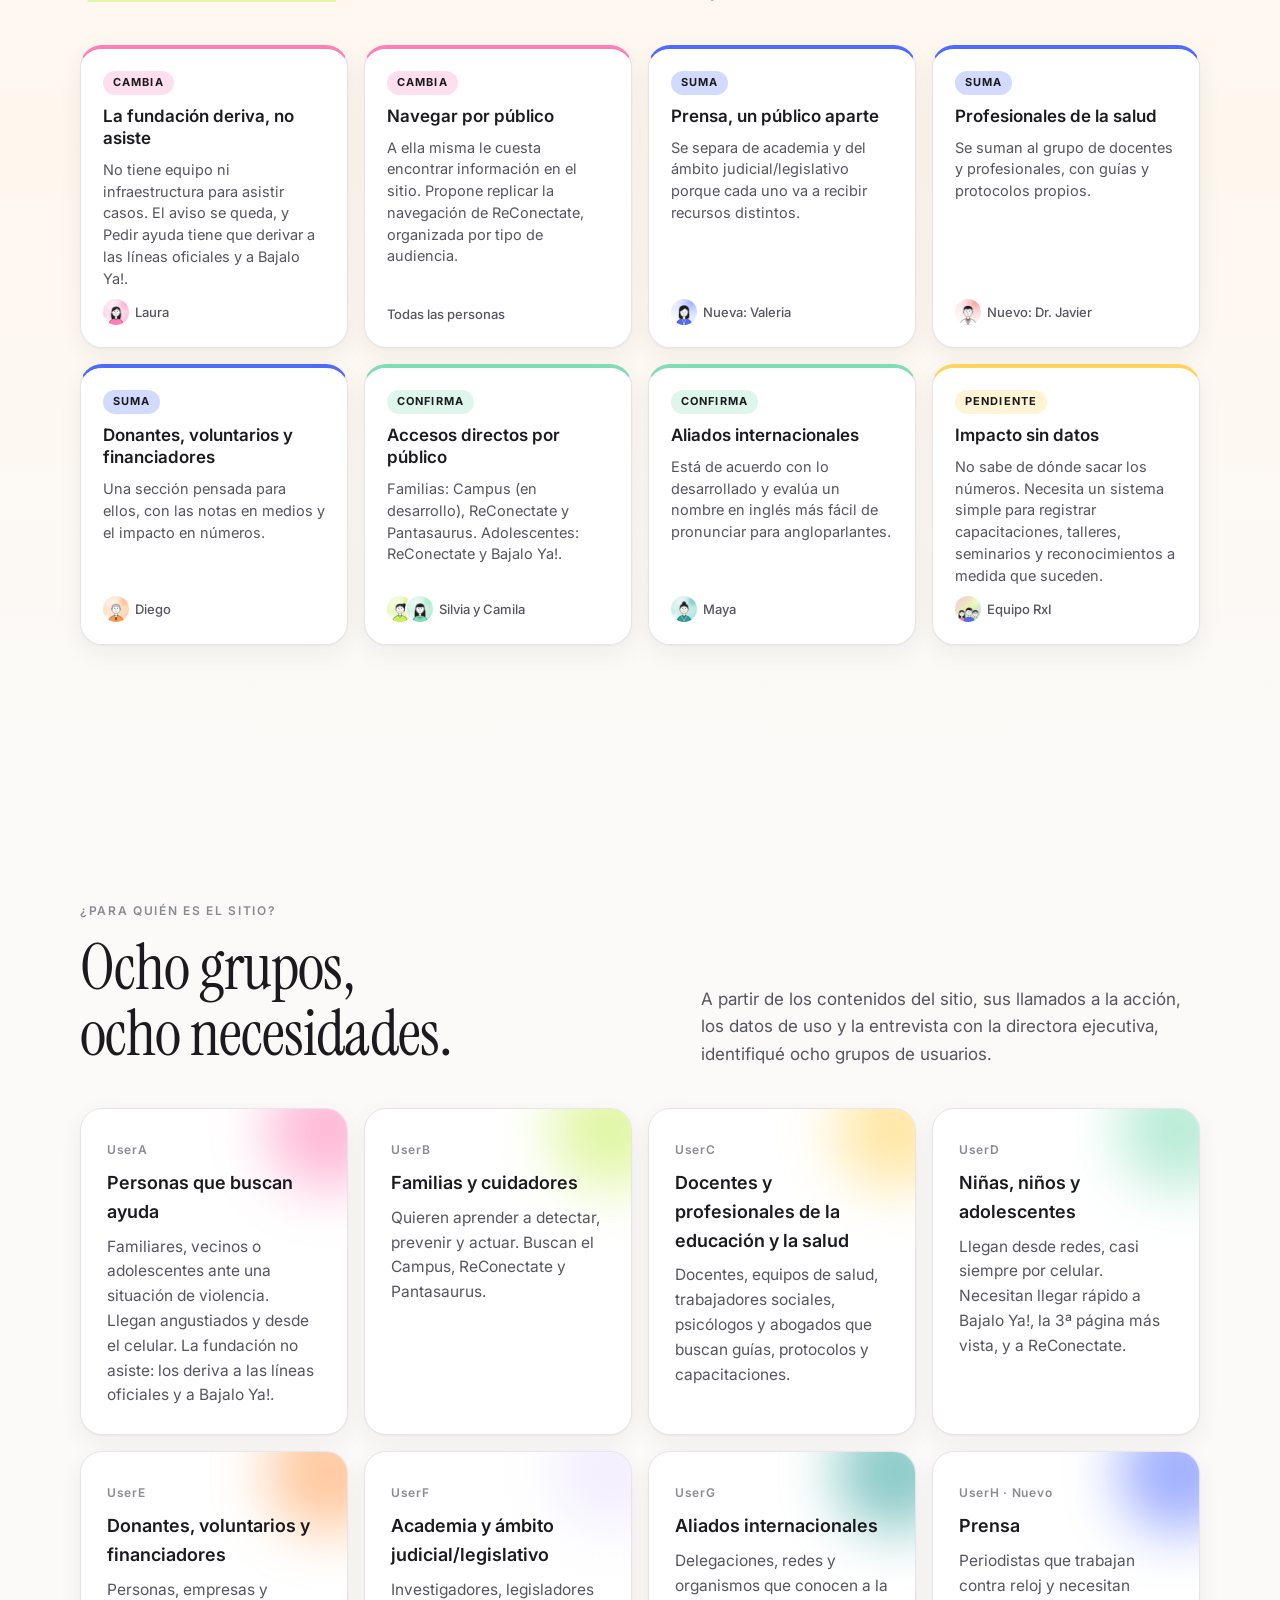
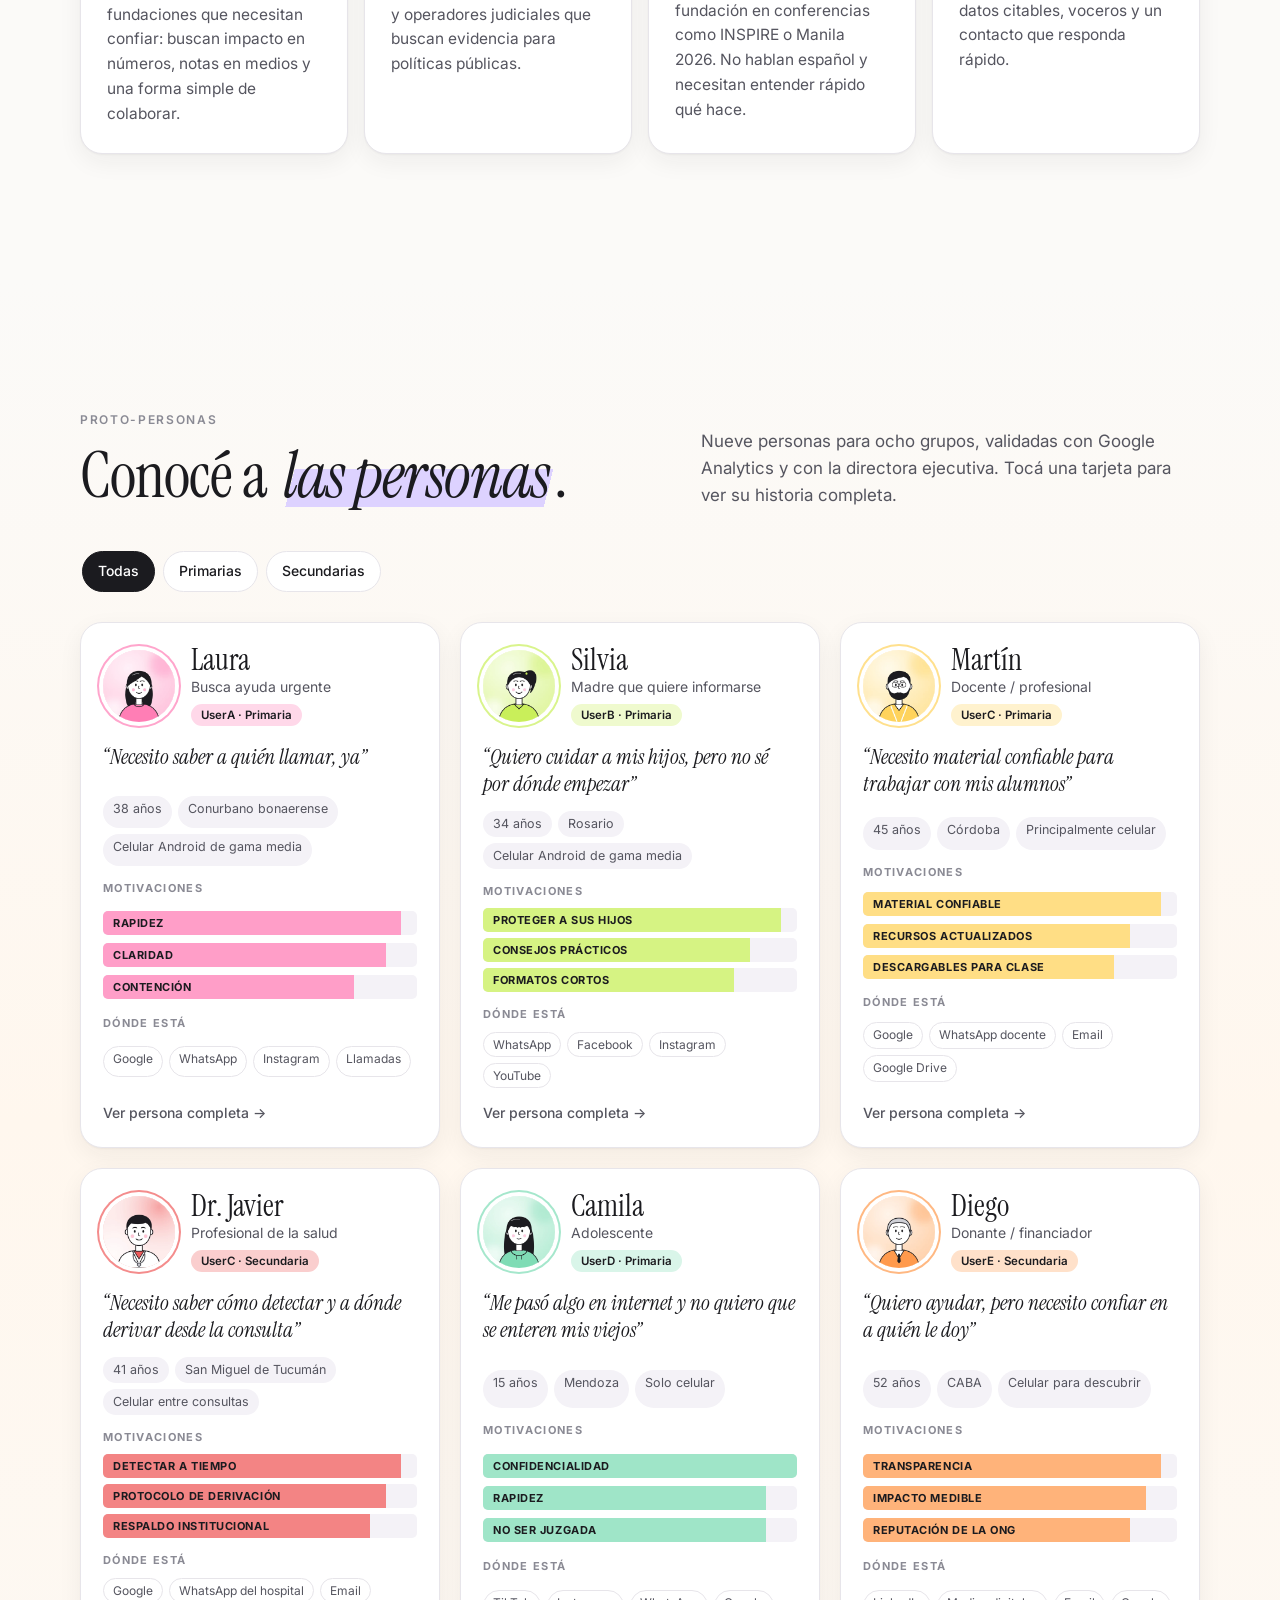
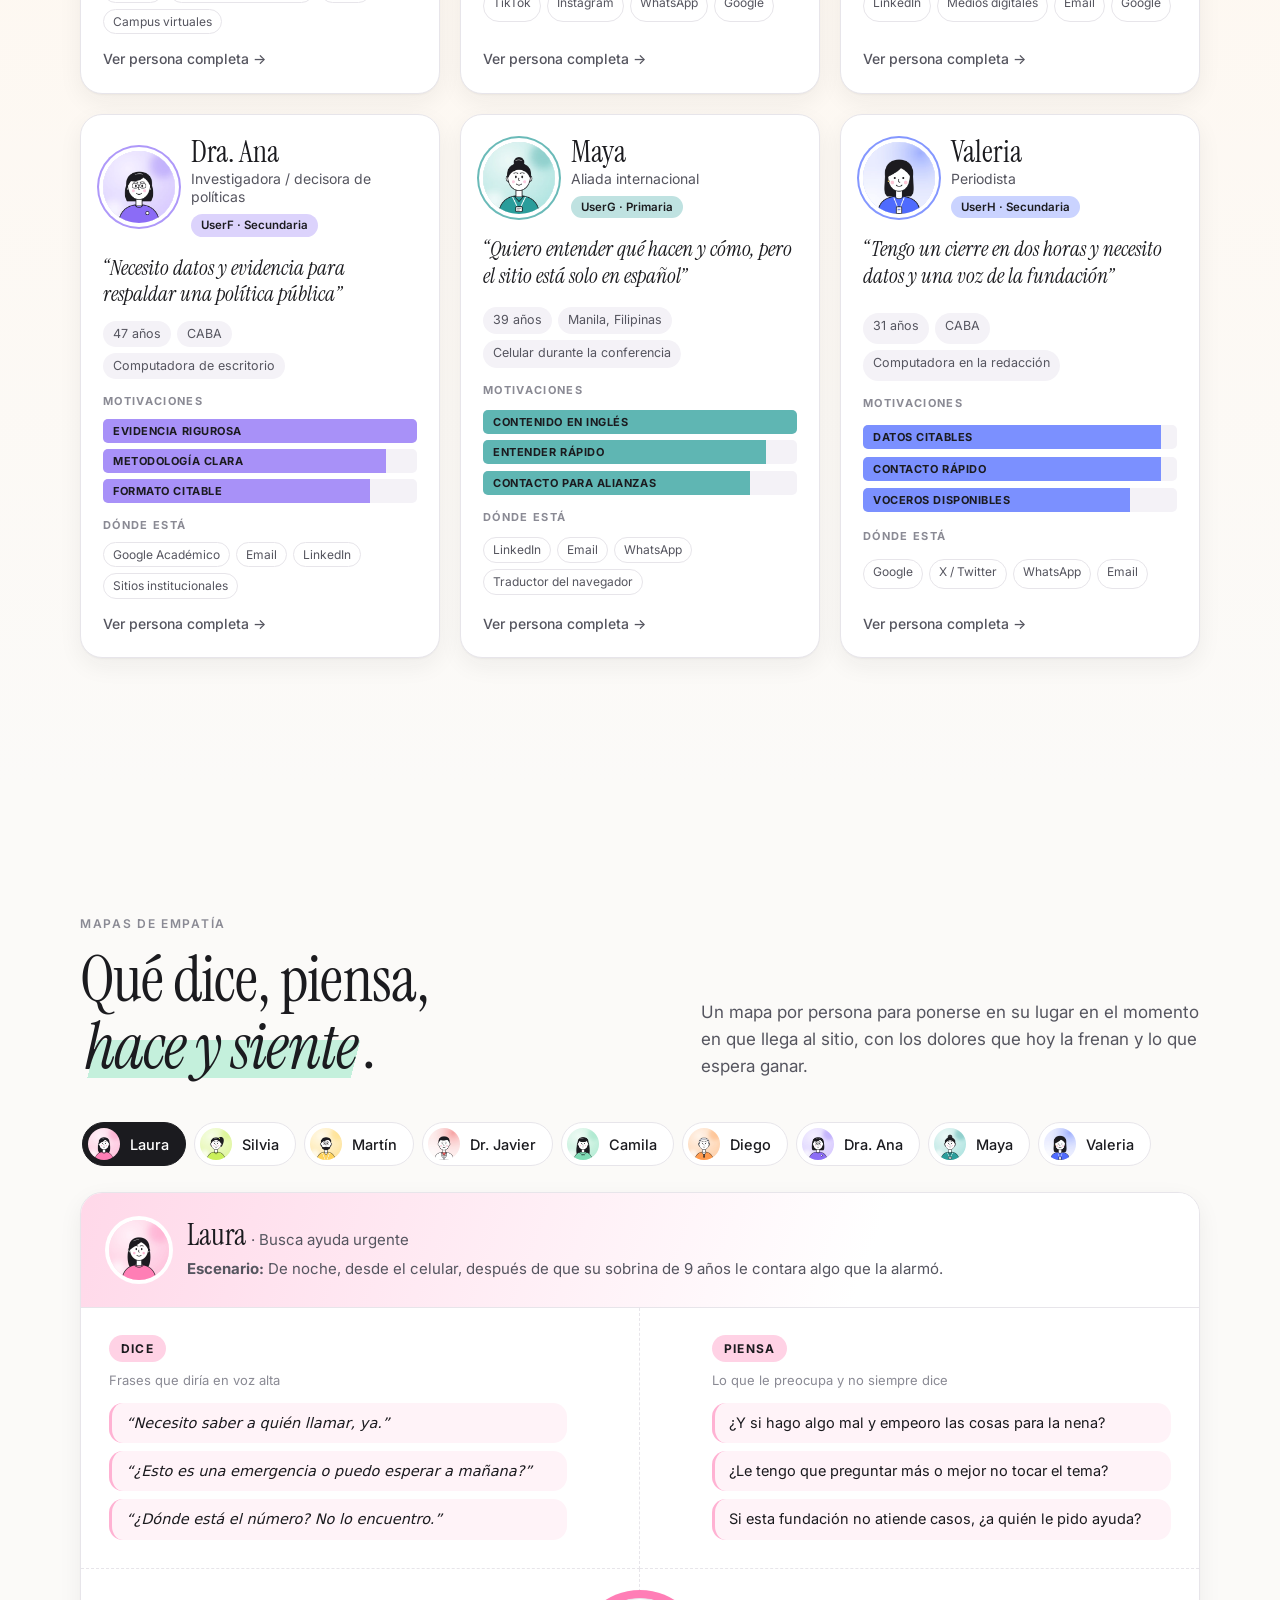
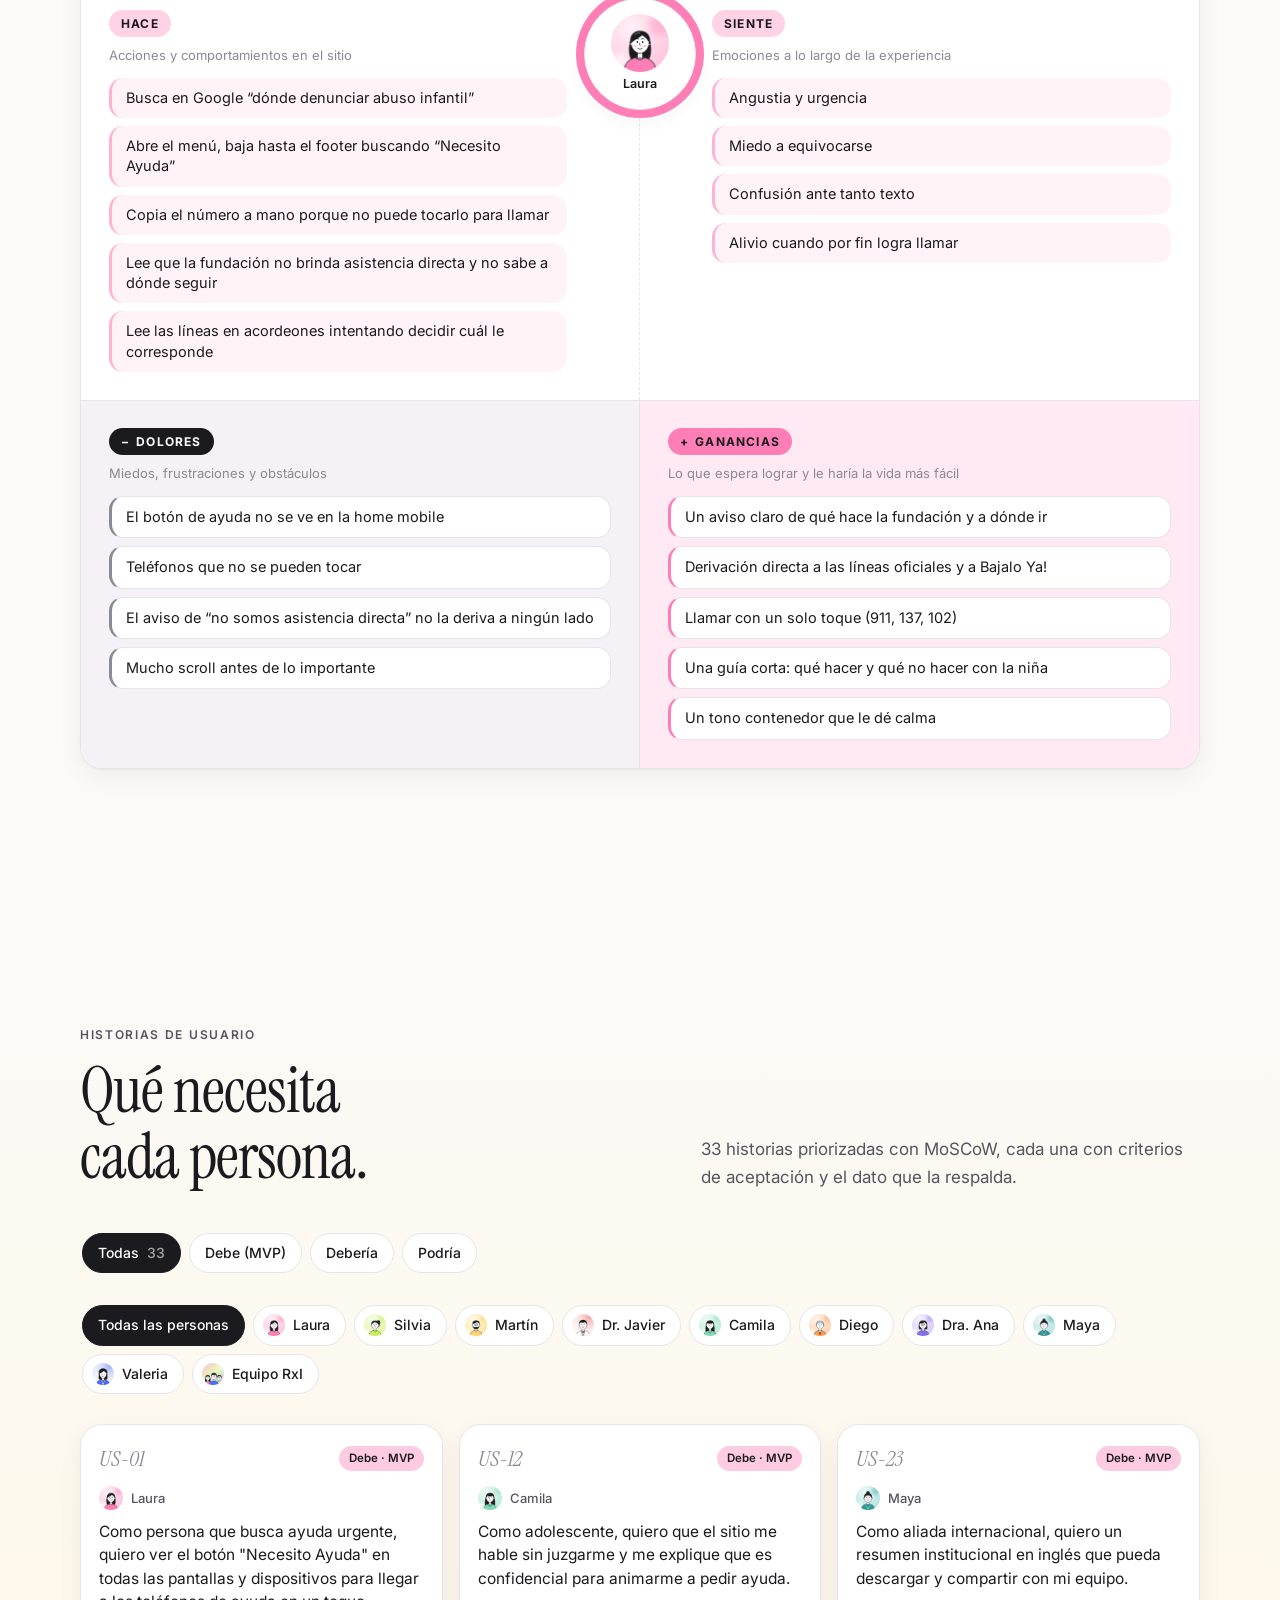
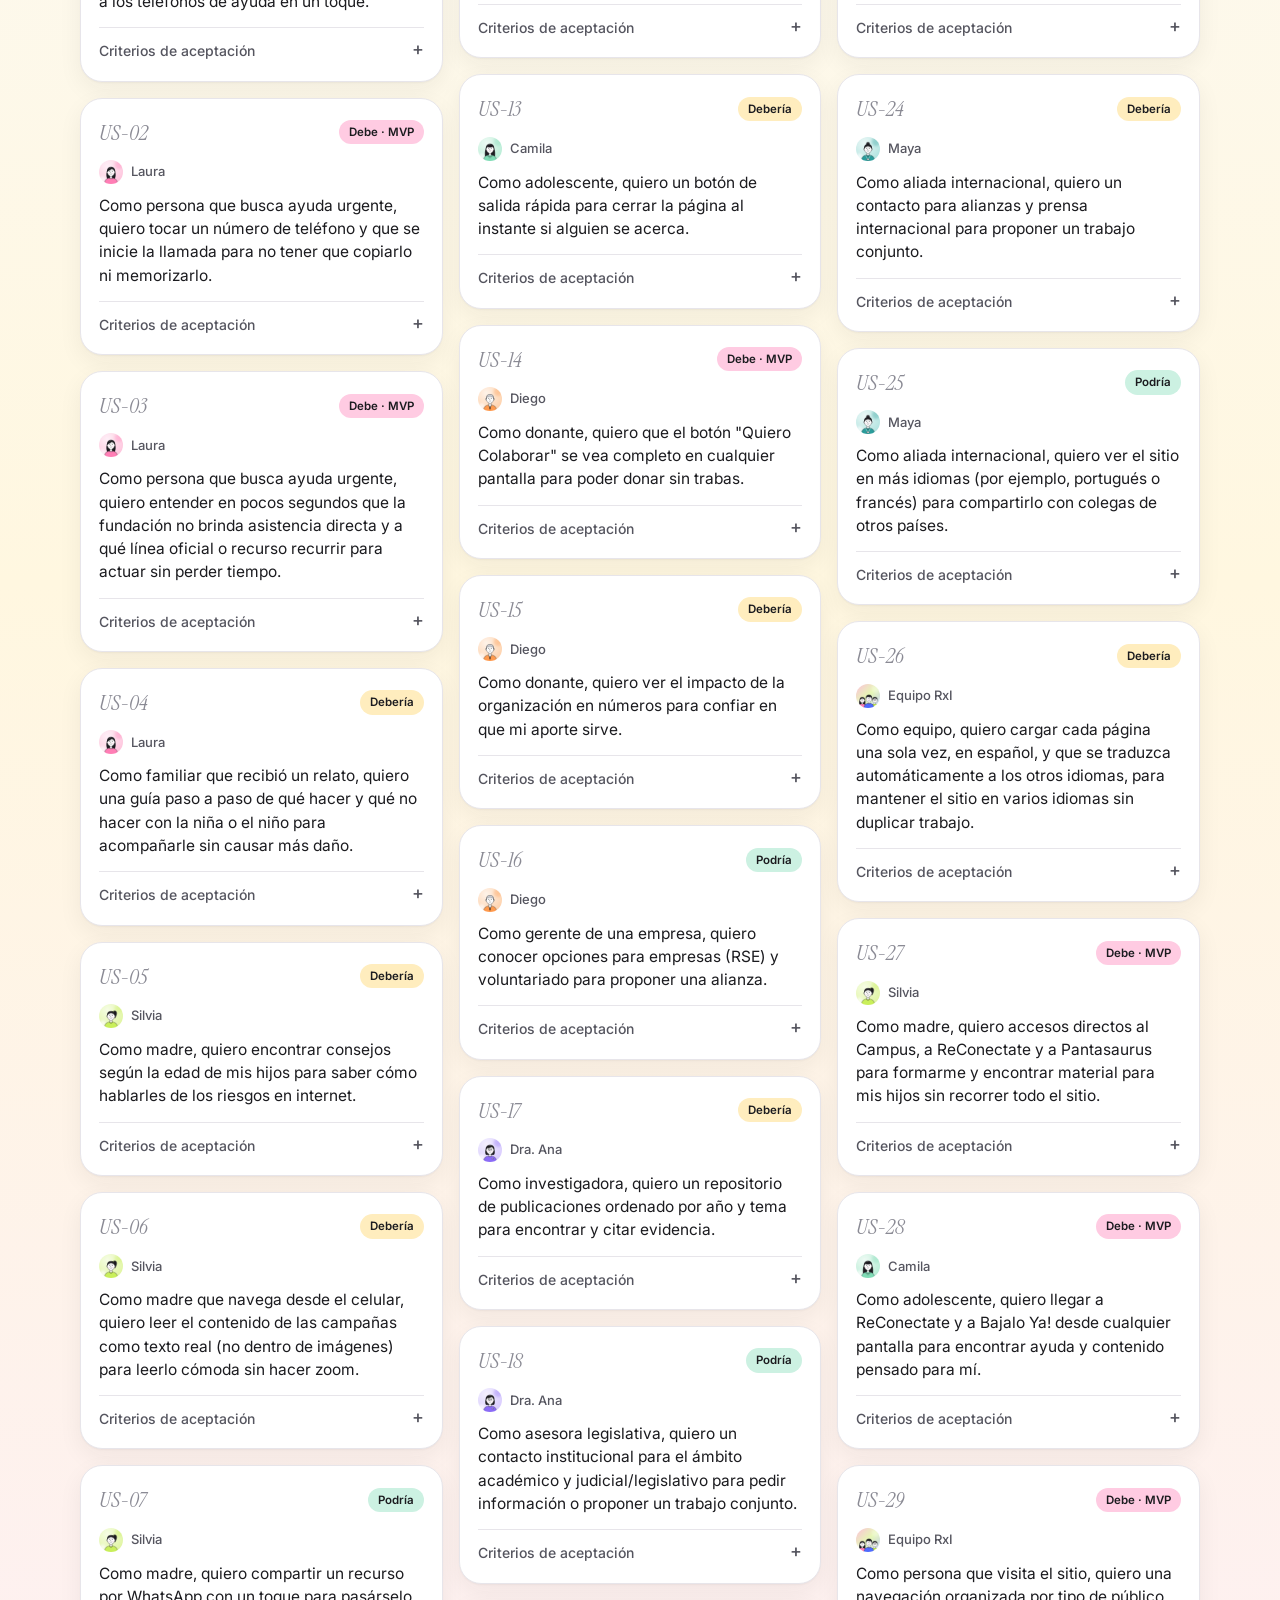
==== commit ec0a63e9: "competitive audit: 13 competidores nuevos en ideate" ====
--- a/index.html
+++ b/index.html
@@ -208,7 +208,7 @@
               <span class="tl__state">En curso</span>
               <ul>
                 <li>Goal statement</li>
-                <li>Competitive audit de 5 organizaciones</li>
+                <li>Competitive audit de 18 organizaciones</li>
                 <li>Próximo: arquitectura de información y bocetos</li>
               </ul>
               <a class="tl__link" href="#ideate">Ver la etapa →</a>
@@ -927,8 +927,9 @@
             <p class="eyebrow">Propuesta de valor única · a validar</p>
             <p class="uvp__text" id="vpUnique"></p>
             <p class="uvp__note">
-              Se contrastó en el competitive audit de la etapa Ideate: ninguna de las organizaciones
-              argentinas auditadas deriva a líneas oficiales ni tiene una herramienta como Bajalo Ya!.
+              Se contrastó en el competitive audit de la etapa Ideate: ningún sitio argentino auditado deja
+              llamar con un toque a una línea oficial, y lo más parecido a Bajalo Ya! (el reporte de Grooming
+              Argentina) no cubre el grooming ni deriva.
             </p>
           </div>
         </div>
@@ -1010,6 +1011,8 @@
             <button class="chip is-on" data-rfilter="all">Todos</button>
             <button class="chip" data-rfilter="direct">Directos</button>
             <button class="chip" data-rfilter="indirect">Indirectos</button>
+            <button class="chip" data-rfilter="ar">Argentina</button>
+            <button class="chip" data-rfilter="intl">Otros países</button>
           </div>
           <div class="rivals" id="rivals"></div>
         </div>
@@ -1025,7 +1028,7 @@
             </div>
             <p class="section-head__aside">
               Cinco lentes, una por cada pregunta del audit, con Red por la Infancia como punto de partida.
-              Elegí una fila para ver la evidencia.
+              Elegí una fila para ver la evidencia y desplazá la tabla para ver las 18 organizaciones.
             </p>
           </div>
           <div class="mx card">
@@ -1036,6 +1039,7 @@
               <span><i class="mx__dot mx__dot--yes"></i>Sí</span>
               <span><i class="mx__dot mx__dot--partial"></i>Parcial</span>
               <span><i class="mx__dot mx__dot--no"></i>No</span>
+              <span><i class="mx__dot mx__dot--unknown"></i>No verificable</span>
             </div>
             <p class="mx__evidence" id="matrixEvidence" aria-live="polite"></p>
           </div>
@@ -1048,11 +1052,11 @@
           <div>
             <p class="eyebrow eyebrow--lime">El gap</p>
             <h2 class="h2 h2--light">
-              Todos le hablan al donante. <br class="hide-sm" />Nadie ordena el sitio alrededor de quien
-              llega.
+              Todos le hablan al donante. <br class="hide-sm" />En Argentina, nadie ordena el sitio alrededor
+              de quien llega.
             </h2>
             <p class="gap__lead">
-              Cuántos de los cinco competidores resuelve cada cosa. Lo que el sector hace bien está arriba; lo
+              Cuántos de los 18 competidores resuelven cada cosa. Lo que el sector hace bien está arriba; lo
               que queda vacío, abajo. Ese vacío es la posición que puede ocupar Red por la Infancia.
             </p>
           </div>
--- a/css/sections/ideate.css
+++ b/css/sections/ideate.css
@@ -186,12 +186,13 @@
   overflow-x: auto;
 }
 .mx__table {
-  min-width: 720px;
+  /* --cols lo define el script según la cantidad de organizaciones */
+  min-width: calc(180px + var(--cols, 6) * 76px);
 }
 .mx__head,
 .mx__row {
   display: grid;
-  grid-template-columns: 1.6fr repeat(6, 1fr);
+  grid-template-columns: 180px repeat(var(--cols, 6), minmax(76px, 1fr));
   align-items: center;
 }
 .mx__row {
@@ -227,6 +228,20 @@
   font-weight: 600;
   font-size: 14.5px;
 }
+/* La primera columna queda fija al desplazar la matriz */
+.mx__head > .mx__cell:first-child,
+.mx__cell--label {
+  position: sticky;
+  left: 0;
+  z-index: 1;
+  background: var(--surface);
+}
+.mx__row:hover .mx__cell--label {
+  background: var(--soft);
+}
+.mx__row.is-on .mx__cell--label {
+  background: var(--lilac);
+}
 .mx__cell--rpi {
   background: color-mix(in srgb, var(--pink) 10%, transparent);
 }
@@ -247,6 +262,11 @@
   background: #fff;
   border-color: var(--ink-3);
 }
+.mx__dot--unknown {
+  background: none;
+  border-style: dashed;
+  border-color: var(--ink-3);
+}
 .mx__legend {
   display: flex;
   gap: 18px;
@@ -299,7 +319,7 @@
 }
 .gapbar {
   display: grid;
-  grid-template-columns: 1fr auto 36px;
+  grid-template-columns: 1fr auto 44px;
   gap: 14px;
   align-items: center;
   padding: 14px 16px;
@@ -322,11 +342,11 @@
 }
 .gapbar__dots {
   display: flex;
-  gap: 5px;
+  gap: 4px;
 }
 .gapbar__dots i {
-  width: 12px;
-  height: 12px;
+  width: 9px;
+  height: 9px;
   border-radius: 50%;
   border: 1.5px solid rgba(255, 255, 255, 0.35);
 }
@@ -454,6 +474,13 @@
   .rivals {
     grid-template-columns: 1fr;
   }
+  .gapbar {
+    grid-template-columns: 1fr auto;
+    row-gap: 8px;
+  }
+  .gapbar__label {
+    grid-column: 1 / -1;
+  }
   .rival {
     display: grid;
     grid-template-columns: 112px 1fr;
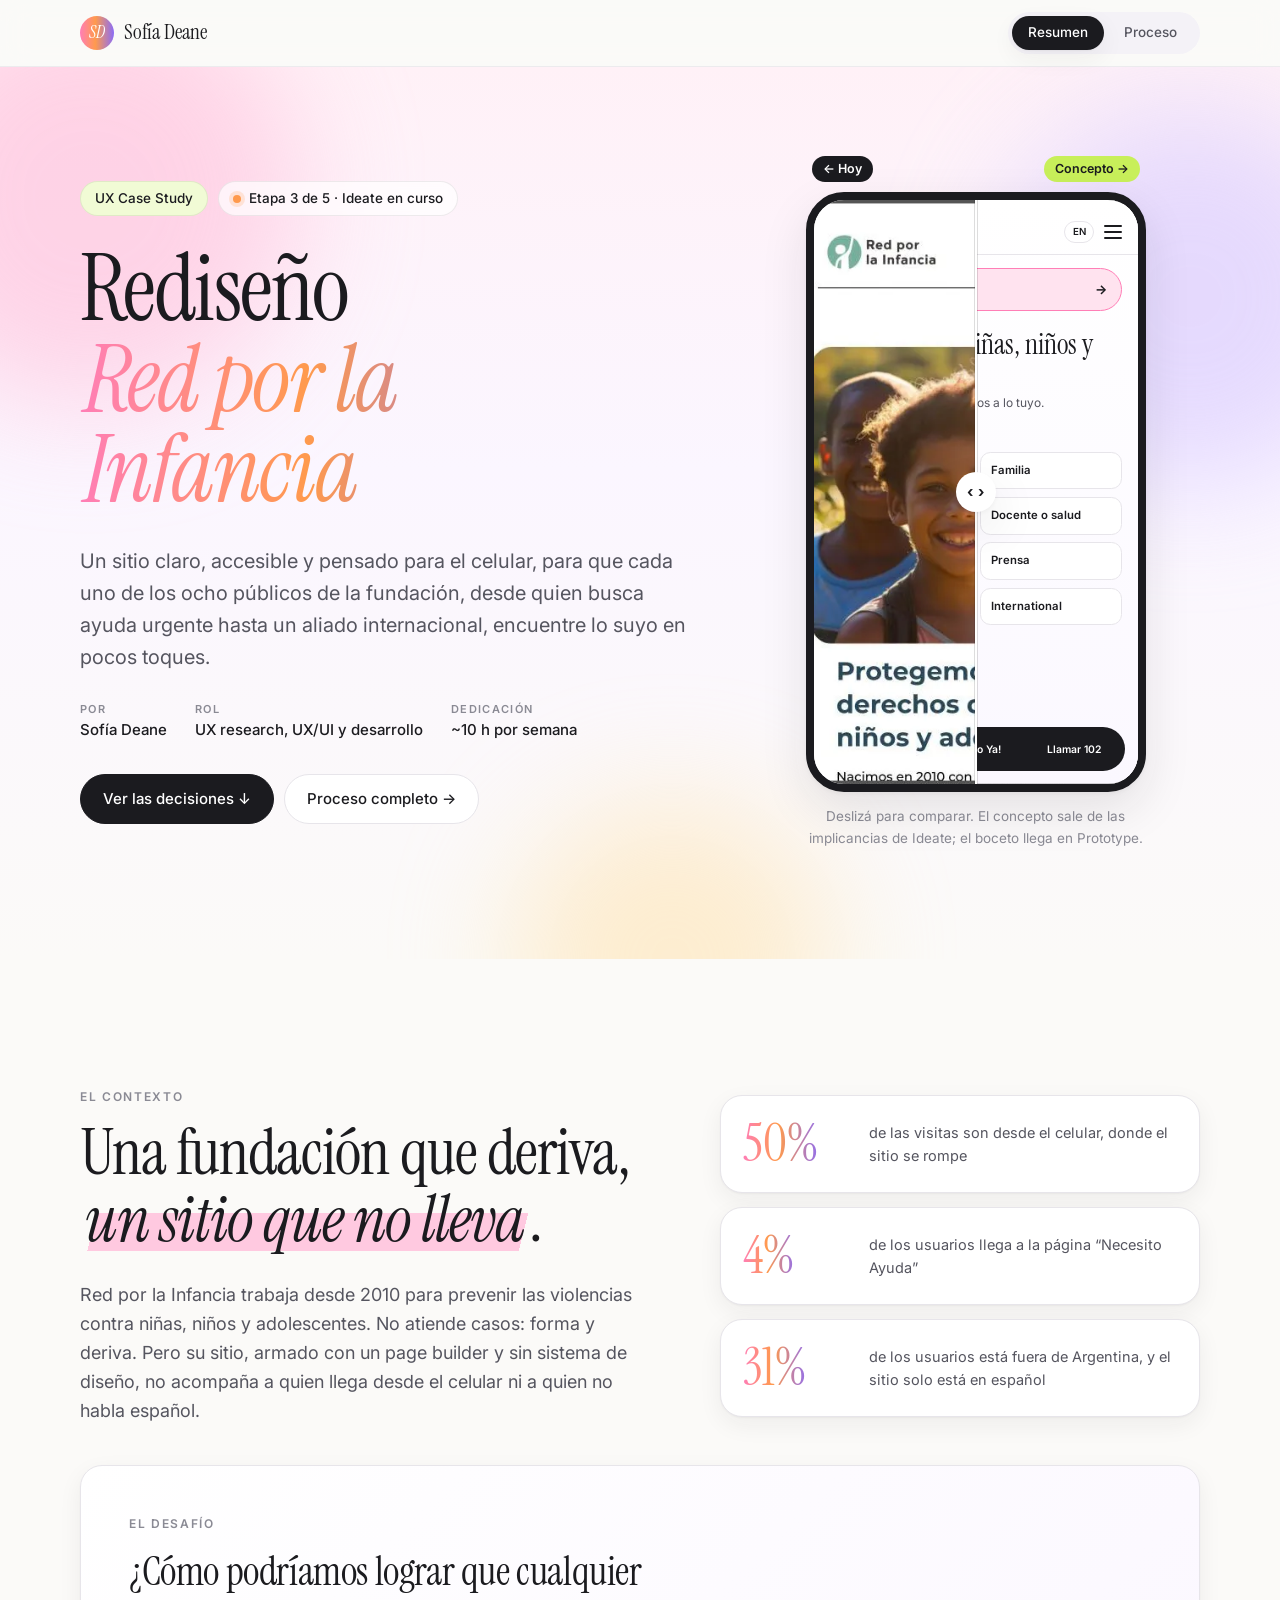
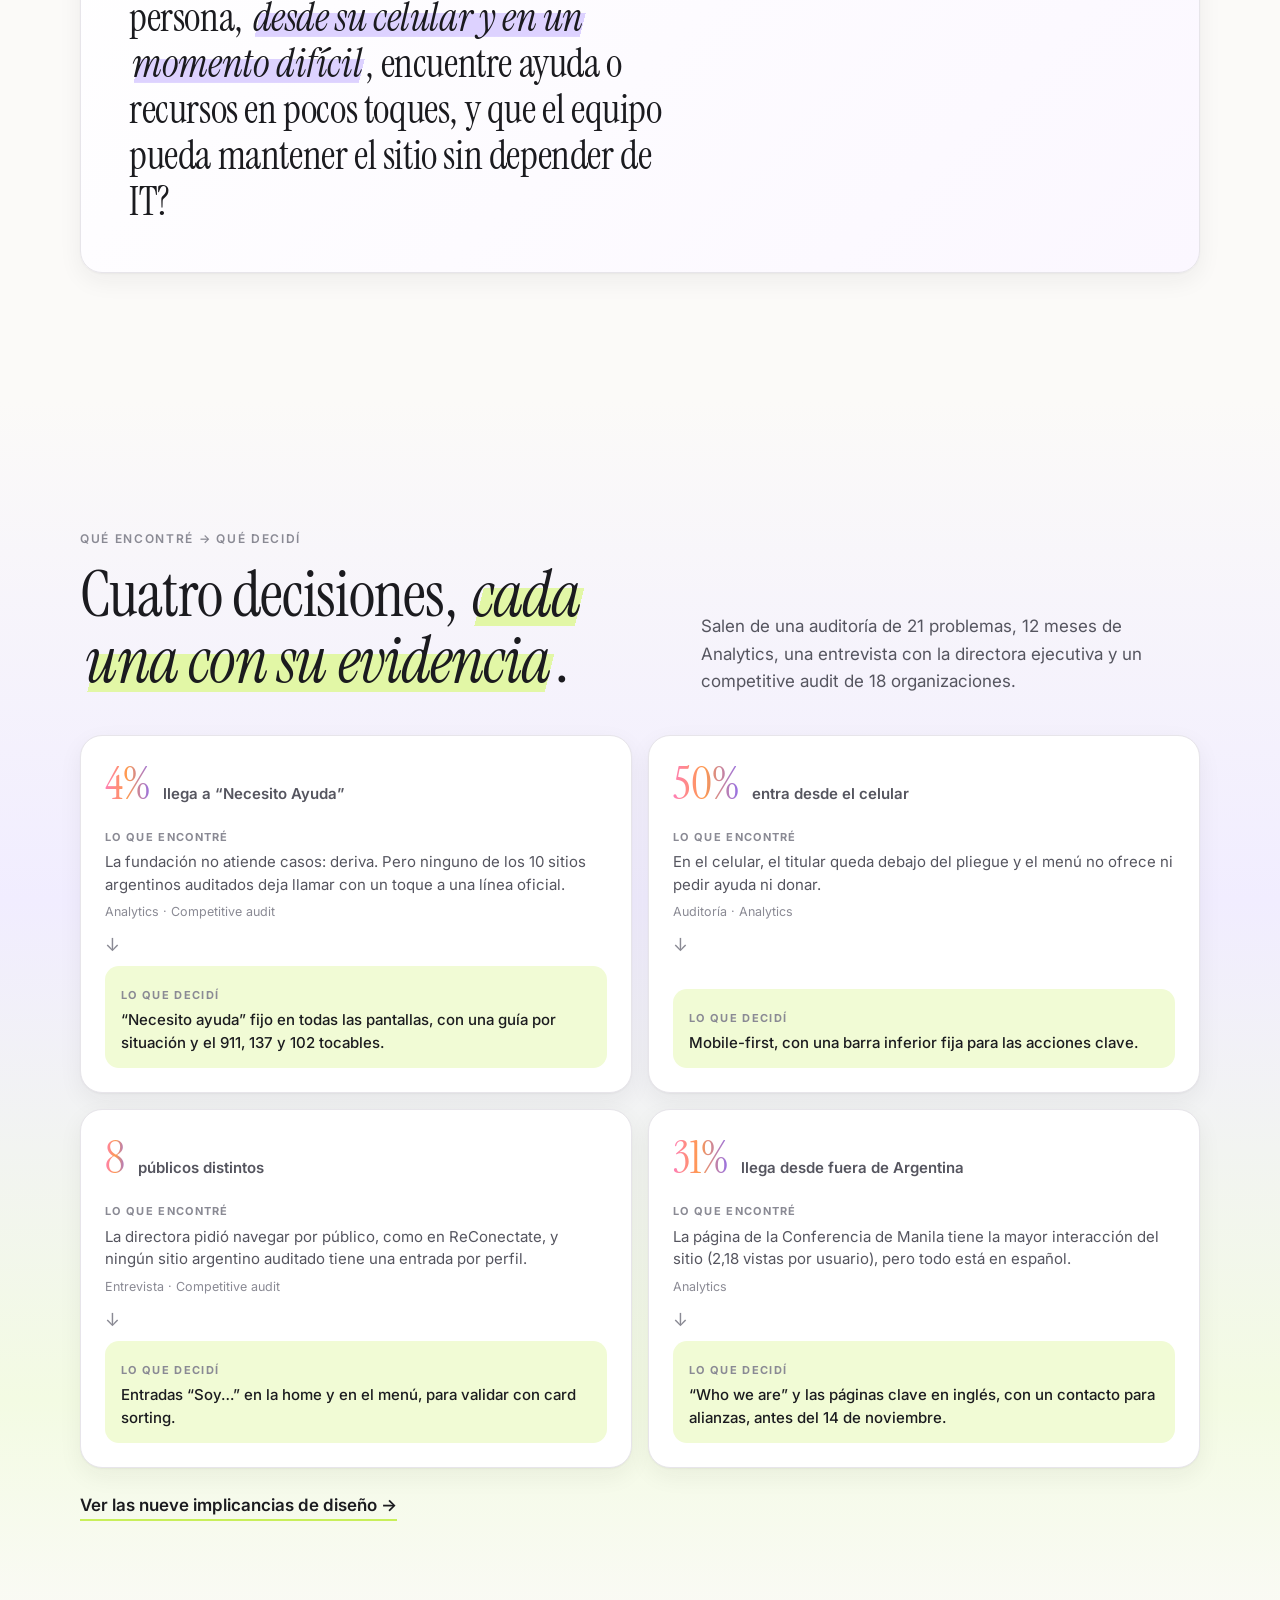
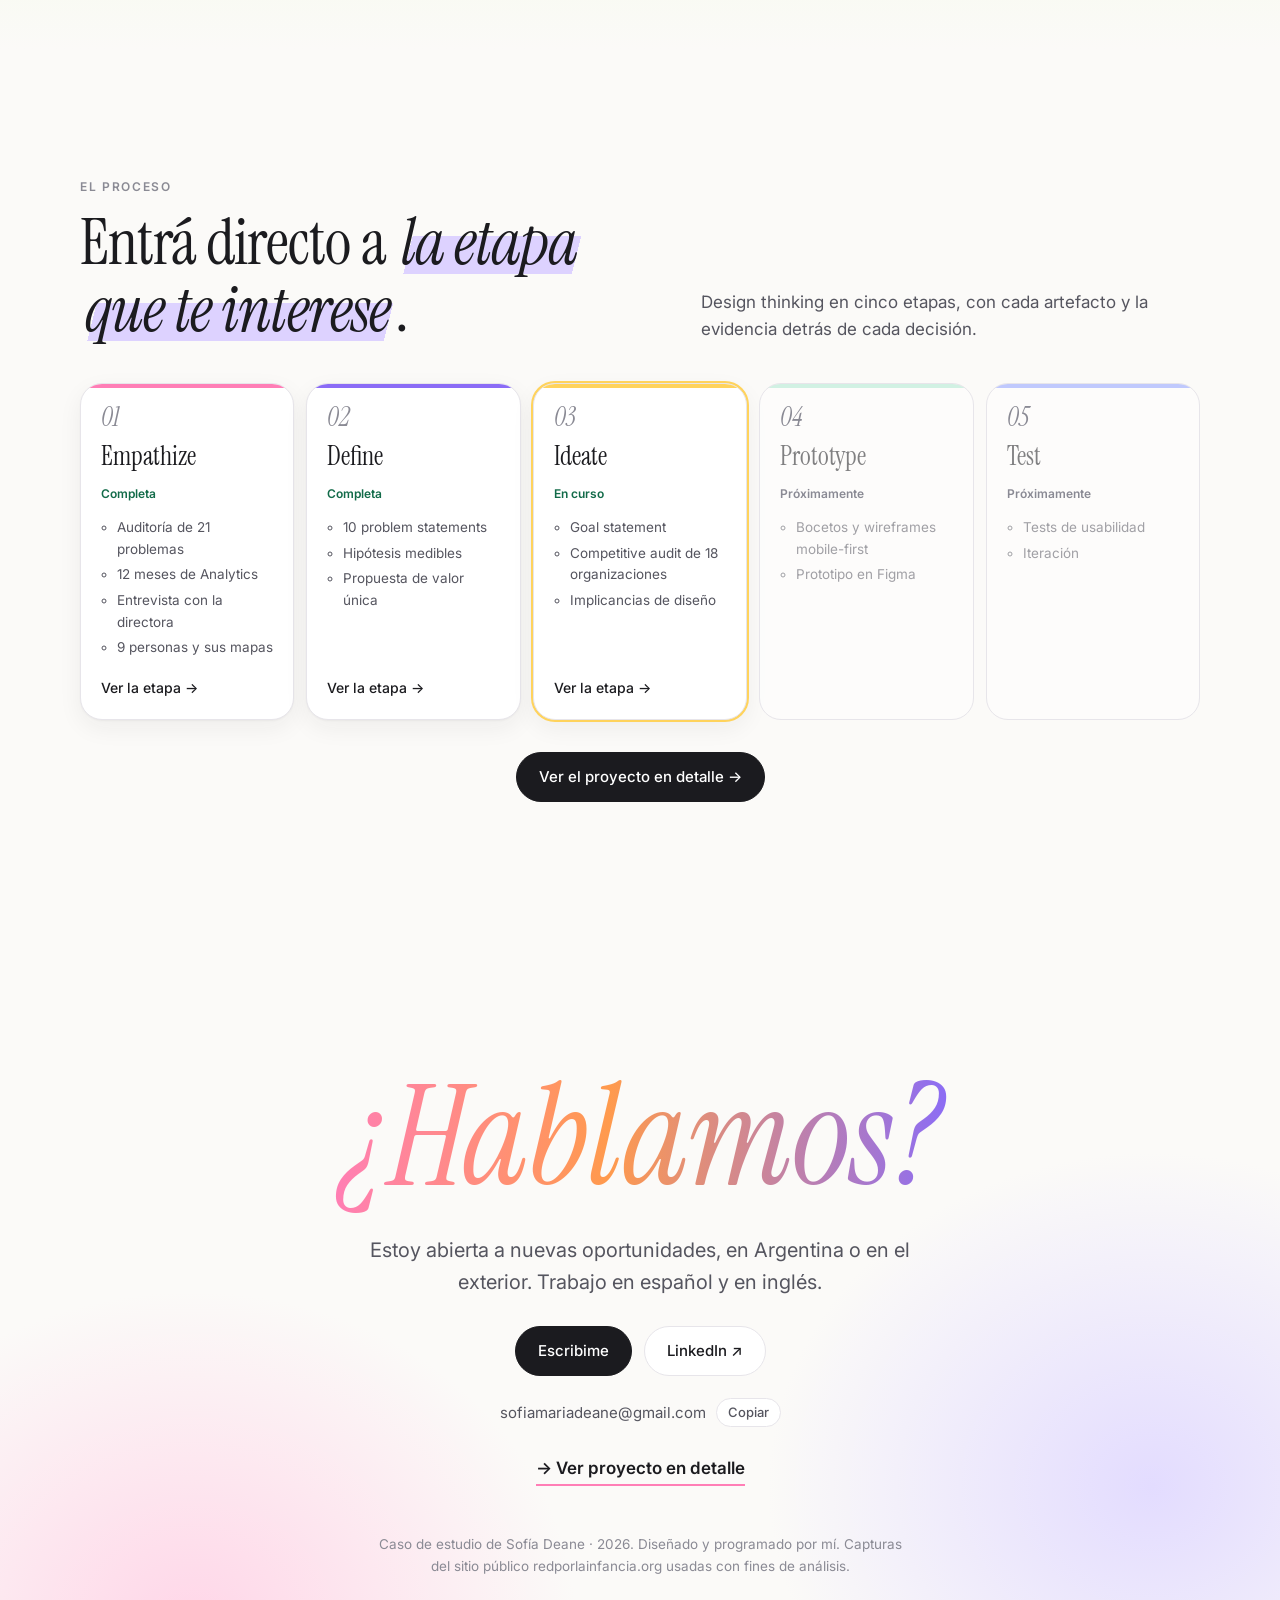
==== commit 59ac2b05: "portfolio: resumen + proceso en dos páginas, contacto y correcciones de la auditoría - index.html pa" ====
--- a/index.html
+++ b/index.html
@@ -6,12 +6,12 @@
     <title>Rediseño Red por la Infancia · UX Case Study · Sofía Deane</title>
     <meta
       name="description"
-      content="Caso de estudio UX: rediseño del sitio de Fundación Red por la Infancia. Proceso de design thinking: Empathize, Define, Ideate, Prototype y Test."
+      content="Caso de estudio UX de Sofía Deane: rediseño mobile-first del sitio de Fundación Red por la Infancia, con design thinking."
     />
     <meta property="og:title" content="Rediseño Red por la Infancia · UX Case Study" />
     <meta
       property="og:description"
-      content="Investigación, personas, historias de usuario y mapas de recorrido para rediseñar el sitio de una fundación que protege a las infancias."
+      content="Caso de estudio UX de Sofía Deane: rediseño mobile-first del sitio de Fundación Red por la Infancia, con design thinking."
     />
     <meta
       property="og:image"
@@ -31,10 +31,7 @@
     <link rel="stylesheet" href="css/layout.css" />
     <link rel="stylesheet" href="css/sections/hero.css" />
     <link rel="stylesheet" href="css/sections/summary.css" />
-    <link rel="stylesheet" href="css/sections/empathize.css" />
-    <link rel="stylesheet" href="css/sections/define.css" />
-    <link rel="stylesheet" href="css/sections/ideate.css" />
-    <link rel="stylesheet" href="css/sections/upcoming.css" />
+    <link rel="stylesheet" href="css/sections/landing.css" />
   </head>
   <body>
     <a class="skip" href="#main">Saltar al contenido</a>
@@ -42,108 +39,147 @@
 
     <!-- ===== TOP BAR ===== -->
     <header class="topbar">
-      <a class="pill pill--back" href="https://github.com/sofiadeane" aria-label="Volver al portfolio">
-        <svg viewBox="0 0 24 24" width="16" height="16" aria-hidden="true">
-          <path
-            d="M15 5l-7 7 7 7"
-            fill="none"
-            stroke="currentColor"
-            stroke-width="3"
-            stroke-linecap="round"
-            stroke-linejoin="round"
-          />
-        </svg>
-        <span>Portfolio</span>
+      <a class="brand" href="index.html" aria-label="Sofía Deane · inicio">
+        <span class="brand__mark" aria-hidden="true">SD</span>
+        <span class="brand__name">Sofía Deane</span>
       </a>
-      <nav class="stages" aria-label="Etapas del proceso">
-        <a href="#resumen" class="stage-link is-active" data-stage="resumen">00 Resumen</a>
-        <a href="#empathize" class="stage-link" data-stage="empathize">01 Empathize</a>
-        <a href="#define" class="stage-link" data-stage="define">02 Define</a>
-        <a href="#ideate" class="stage-link" data-stage="ideate">03 Ideate</a>
-        <a href="#proximamente" class="stage-link is-locked" data-stage="prototype" aria-disabled="true"
-          >04 Prototype</a
-        >
-        <a href="#proximamente" class="stage-link is-locked" data-stage="test" aria-disabled="true"
-          >05 Test</a
-        >
+      <nav class="switch" aria-label="Vista del caso" data-switch>
+        <a class="switch__link" href="index.html" aria-current="page">Resumen</a>
+        <a class="switch__link" href="proceso.html">Proceso</a>
+        <span class="switch__thumb" aria-hidden="true"></span>
       </nav>
     </header>
 
     <main id="main">
       <!-- ===== HERO ===== -->
-      <section class="hero" id="top">
+      <section class="hero hero--split" id="top">
         <div class="orb orb--1" aria-hidden="true"></div>
         <div class="orb orb--2" aria-hidden="true"></div>
         <div class="orb orb--3" aria-hidden="true"></div>
         <div class="wrap hero__inner">
-          <div class="hero__tags">
-            <span class="tag tag--lime">UX Case Study</span>
-            <span class="tag tag--white"><span class="dot dot--live"></span> En progreso · etapa 3 de 5</span>
-          </div>
-          <h1 class="hero__title">Rediseño <em>Red por la Infancia</em></h1>
-          <p class="hero__lead">
-            Un sitio más claro, accesible y pensado para el celular, para que las familias, adolescentes y
-            docentes encuentren ayuda y recursos cuando más los necesitan.
-          </p>
-          <a class="btn" href="#resumen">Ver el resumen ↓</a>
+          <div class="hero__text">
+            <div class="hero__tags">
+              <span class="tag tag--lime">UX Case Study</span>
+              <span class="tag tag--white"
+                ><span class="dot dot--live"></span> <span id="heroStatus"></span
+              ></span>
+            </div>
+            <h1 class="hero__title">Rediseño <em>Red por la Infancia</em></h1>
+            <p class="hero__lead">
+              Un sitio claro, accesible y pensado para el celular, para que cada uno de los ocho públicos de
+              la fundación, desde quien busca ayuda urgente hasta un aliado internacional, encuentre lo suyo
+              en pocos toques.
+            </p>
+            <dl class="byline">
+              <div>
+                <dt>Por</dt>
+                <dd>Sofía Deane</dd>
+              </div>
+              <div>
+                <dt>Rol</dt>
+                <dd>UX research, UX/UI y desarrollo</dd>
+              </div>
+              <div>
+                <dt>Dedicación</dt>
+                <dd>~10 h por semana</dd>
+              </div>
+            </dl>
+            <div class="hero__ctas">
+              <a class="btn" href="#decisiones">Ver las decisiones ↓</a>
+              <a class="btn btn--ghost" href="proceso.html">Proceso completo →</a>
+            </div>
+          </div>
+
+          <figure class="ba" data-ba style="--pos: 50%">
+            <div class="ba__tags" aria-hidden="true">
+              <span class="ba__tag ba__tag--before">← Hoy</span>
+              <span class="ba__tag ba__tag--after">Concepto →</span>
+            </div>
+            <div class="ba__frame">
+              <img
+                class="ba__before"
+                src="assets/img/audit/09-mobile-home-headline-below-fold-no-ctas.webp"
+                alt="Home actual de Red por la Infancia en el celular: el titular queda debajo de la foto y no hay accesos a pedir ayuda"
+                width="390"
+                height="688"
+              />
+              <div class="ba__after">
+                <div class="concept" aria-hidden="true">
+                  <div class="concept__bar">
+                    <span class="concept__logo"><i></i>Red por la Infancia</span>
+                    <span class="concept__lang">EN</span>
+                    <span class="concept__menu"><i></i><i></i><i></i></span>
+                  </div>
+                  <div class="concept__help">Necesito ayuda <b>→</b></div>
+                  <p class="concept__title">Protegemos a niñas, niños y adolescentes</p>
+                  <p class="concept__lead">Elegí quién sos y te llevamos a lo tuyo.</p>
+                  <p class="concept__label">Soy…</p>
+                  <ul class="concept__grid">
+                    <li class="is-hot">Busco ayuda</li>
+                    <li>Familia</li>
+                    <li>Adolescente</li>
+                    <li>Docente o salud</li>
+                    <li>Donante</li>
+                    <li>Prensa</li>
+                    <li>Academia</li>
+                    <li>International</li>
+                  </ul>
+                  <div class="concept__dock">
+                    <span class="is-hot">Ayuda</span>
+                    <span>Bajalo Ya!</span>
+                    <span>Llamar 102</span>
+                  </div>
+                </div>
+              </div>
+              <span class="ba__handle" aria-hidden="true"><span>‹ ›</span></span>
+              <input
+                class="ba__range"
+                type="range"
+                min="0"
+                max="100"
+                value="50"
+                aria-label="Comparar la home actual con el concepto del rediseño"
+              />
+            </div>
+            <figcaption class="ba__cap">
+              Deslizá para comparar. El concepto sale de las implicancias de Ideate; el boceto llega en
+              Prototype.
+            </figcaption>
+          </figure>
         </div>
       </section>
 
-      <!-- ===================================================== -->
-      <!-- ===== 00 · RESUMEN ===== -->
-      <!-- ===================================================== -->
-      <section class="stage-hero stage-hero--compact" id="resumen">
+      <!-- ===== CONTEXTO Y DESAFÍO ===== -->
+      <section class="section context" id="contexto">
         <div class="wrap">
-          <span class="stage-hero__num">00</span>
-          <div>
-            <p class="eyebrow">Resumen ejecutivo</p>
-            <h2 class="stage-hero__title">Resumen del proceso</h2>
-            <p class="stage-hero__lead">
-              Todo el proyecto en dos minutos. Si algo te interesa, podés entrar al detalle de cada etapa.
-            </p>
-          </div>
-        </div>
-      </section>
-
-      <section class="section summary">
-        <div class="wrap">
-          <div class="summary__intro">
-            <div class="prose">
-              <p class="eyebrow">El proyecto</p>
-              <p class="summary__lead">
-                Red por la Infancia es una fundación argentina que desde 2010 trabaja para prevenir las
-                violencias contra niñas, niños y adolescentes. Su sitio es la puerta de entrada para quien
-                busca ayuda, familias, docentes y equipos de salud, donantes, prensa e instituciones.
+          <div class="context__grid">
+            <div>
+              <p class="eyebrow">El contexto</p>
+              <h2 class="h2">
+                Una fundación que deriva, <mark class="hl hl--pink">un sitio que no lleva</mark>.
+              </h2>
+              <p class="context__lead">
+                Red por la Infancia trabaja desde 2010 para prevenir las violencias contra niñas, niños y
+                adolescentes. No atiende casos: forma y deriva. Pero su sitio, armado con un page builder y
+                sin sistema de diseño, no acompaña a quien llega desde el celular ni a quien no habla español.
               </p>
-              <p>
-                Hoy el sitio está hecho con un page builder (Divi), creció sin un sistema de diseño y no
-                acompaña a quienes llegan desde el celular ni a quienes no hablan español. Estoy rediseñándolo
-                con el proceso de design thinking.
-              </p>
-              <p>
-                El proyecto tiene un plazo concreto: la Conferencia Mundial de Manila, en noviembre de 2026.
-                Para esa fecha, la fundación necesita al menos presentar su trabajo en inglés ante aliados
-                internacionales, así que el rediseño se prioriza por etapas.
-              </p>
-            </div>
-            <dl class="meta">
-              <div class="meta__item">
-                <dt>Cliente</dt>
-                <dd>Fundación Red por la Infancia</dd>
-              </div>
-              <div class="meta__item">
-                <dt>Rol</dt>
-                <dd>UX Research &amp; UX/UI Design</dd>
-              </div>
-              <div class="meta__item">
-                <dt>Plazo</dt>
-                <dd>Nov 2026 · Conferencia de Manila</dd>
-              </div>
-              <div class="meta__item">
-                <dt>Herramientas</dt>
-                <dd>Notion · Google Analytics · Figma</dd>
-              </div>
-            </dl>
+            </div>
+            <div class="kpis kpis--stack">
+              <div class="kpi card">
+                <span class="kpi__num" data-count="50" data-suffix="%">50%</span>
+                <span class="kpi__label">de las visitas son desde el celular, donde el sitio se rompe</span>
+              </div>
+              <div class="kpi card">
+                <span class="kpi__num" data-count="4" data-suffix="%">4%</span>
+                <span class="kpi__label">de los usuarios llega a la página “Necesito Ayuda”</span>
+              </div>
+              <div class="kpi card">
+                <span class="kpi__num" data-count="31" data-suffix="%">31%</span>
+                <span class="kpi__label"
+                  >de los usuarios está fuera de Argentina, y el sitio solo está en español</span
+                >
+              </div>
+            </div>
           </div>
 
           <div class="summary__challenge card">
@@ -154,980 +190,150 @@
               recursos en pocos toques, y que el equipo pueda mantener el sitio sin depender de IT?
             </blockquote>
           </div>
-
-          <p class="eyebrow summary__label">Hallazgos clave</p>
-          <div class="kpis">
-            <div class="kpi card">
-              <span class="kpi__num">50%</span
-              ><span class="kpi__label">de las visitas son desde el celular, donde el sitio se rompe</span>
-            </div>
-            <div class="kpi card">
-              <span class="kpi__num">4%</span
-              ><span class="kpi__label">de los usuarios llega a la página "Necesito Ayuda"</span>
-            </div>
-            <div class="kpi card">
-              <span class="kpi__num">3ª</span
-              ><span class="kpi__label">página más vista: Bajalo Ya!, usada por adolescentes</span>
-            </div>
-            <div class="kpi card">
-              <span class="kpi__num">31%</span
-              ><span class="kpi__label"
-                >de los usuarios está fuera de Argentina, y el sitio solo está en español</span
-              >
-            </div>
-          </div>
-
-          <p class="eyebrow summary__label">Las cinco etapas</p>
-          <ol class="timeline">
-            <li class="tl card tl--done" style="--c: var(--pink)">
-              <span class="tl__n">01</span>
-              <h3>Empathize</h3>
-              <span class="tl__state">Completa</span>
-              <ul>
-                <li>Auditoría de 21 problemas en 3 dispositivos</li>
-                <li>12 meses de Google Analytics</li>
-                <li>Entrevista con la directora ejecutiva</li>
-                <li>9 personas, 33 historias de usuario, 9 mapas de empatía y 9 mapas de recorrido</li>
-              </ul>
-              <a class="tl__link" href="#empathize">Ver la etapa →</a>
-            </li>
-            <li class="tl card tl--done" style="--c: var(--purple)">
-              <span class="tl__n">02</span>
-              <h3>Define</h3>
-              <span class="tl__state">Completa</span>
-              <ul>
-                <li>10 problem statements</li>
-                <li>Hipótesis If / Then medibles</li>
-                <li>10 propuestas de valor y una propuesta única a validar</li>
-              </ul>
-              <a class="tl__link" href="#define">Ver la etapa →</a>
-            </li>
-            <li class="tl card tl--done" style="--c: var(--yellow)">
-              <span class="tl__n">03</span>
-              <h3>Ideate</h3>
-              <span class="tl__state">En curso</span>
-              <ul>
-                <li>Goal statement</li>
-                <li>Competitive audit de 18 organizaciones</li>
-                <li>Próximo: arquitectura de información y bocetos</li>
-              </ul>
-              <a class="tl__link" href="#ideate">Ver la etapa →</a>
-            </li>
-            <li class="tl card" style="--c: var(--mint)">
-              <span class="tl__n">04</span>
-              <h3>Prototype</h3>
-              <span class="tl__state">Próximamente</span>
-              <ul>
-                <li>Wireframes mobile-first</li>
-                <li>Prototipo en Figma</li>
-              </ul>
-            </li>
-            <li class="tl card" style="--c: var(--blue)">
-              <span class="tl__n">05</span>
-              <h3>Test</h3>
-              <span class="tl__state">Próximamente</span>
-              <ul>
-                <li>Tests de usabilidad</li>
-                <li>Iteración</li>
-              </ul>
-            </li>
-          </ol>
-
-          <div class="summary__takeaway card">
-            <div>
-              <p class="eyebrow">En una frase</p>
-              <p class="summary__quote" id="summaryValue"></p>
-            </div>
-            <a class="btn" href="#empathize">Leer el caso completo ↓</a>
-          </div>
         </div>
       </section>
 
-      <!-- ===================================================== -->
-      <!-- ===== STAGE 01 · EMPATHIZE ===== -->
-      <!-- ===================================================== -->
-      <section class="stage-hero" id="empathize">
-        <div class="wrap">
-          <span class="stage-hero__num">01</span>
-          <div>
-            <p class="eyebrow">Etapa 1</p>
-            <h2 class="stage-hero__title">Empathize</h2>
-            <p class="stage-hero__lead">
-              Antes de diseñar, entender: auditoría del sitio actual, datos reales de uso, a quién le habla el
-              sitio y qué les pasa cuando lo usan.
-            </p>
-          </div>
-          <ul class="chips chips--static" aria-label="Métodos usados">
-            <li>Auditoría heurística</li>
-            <li>Google Analytics</li>
-            <li>Entrevista con la fundación</li>
-            <li>Proto-personas</li>
-            <li>Mapas de empatía</li>
-            <li>Historias de usuario</li>
-            <li>Mapas de recorrido</li>
-          </ul>
-        </div>
-      </section>
-
-      <!-- 1.0 AUDIT -->
-      <section class="section" id="auditoria">
+      <!-- ===== QUÉ ENCONTRÉ → QUÉ DECIDÍ ===== -->
+      <section class="section section--grad-b" id="decisiones">
         <div class="wrap">
           <div class="section-head">
             <div>
-              <p class="eyebrow">Auditoría del sitio actual</p>
-              <h2 class="h2">21 problemas, <mark class="hl hl--lime">documentados</mark>.</h2>
+              <p class="eyebrow">Qué encontré → qué decidí</p>
+              <h2 class="h2">
+                Cuatro decisiones, <mark class="hl hl--lime">cada una con su evidencia</mark>.
+              </h2>
             </div>
             <p class="section-head__aside">
-              Recorrí redporlainfancia.org en computadora, tablet y celular y documenté cada problema con
-              capturas. Abrí una carpeta para ver las capturas.
+              Salen de una auditoría de 21 problemas, 12 meses de Analytics, una entrevista con la directora
+              ejecutiva y un competitive audit de 18 organizaciones.
             </p>
           </div>
-          <div class="folders" id="folders"></div>
-          <div class="audit-panel" id="auditPanel" hidden>
-            <div class="audit-panel__head">
-              <p class="audit-panel__title" id="auditTitle"></p>
-              <button class="chip" id="auditClose">Cerrar ✕</button>
-            </div>
-            <div class="audit-grid" id="auditGrid"></div>
-          </div>
+          <div class="decisions">
+            <article class="decision card">
+              <p class="decision__data"><span>4%</span> llega a “Necesito Ayuda”</p>
+              <div class="decision__step">
+                <span class="decision__label">Lo que encontré</span>
+                <p>
+                  La fundación no atiende casos: deriva. Pero ninguno de los 10 sitios argentinos auditados
+                  deja llamar con un toque a una línea oficial.
+                </p>
+                <span class="decision__src">Analytics · Competitive audit</span>
+              </div>
+              <span class="decision__arrow" aria-hidden="true">↓</span>
+              <div class="decision__step decision__step--do">
+                <span class="decision__label">Lo que decidí</span>
+                <p>
+                  “Necesito ayuda” fijo en todas las pantallas, con una guía por situación y el 911, 137 y 102
+                  tocables.
+                </p>
+              </div>
+            </article>
+            <article class="decision card">
+              <p class="decision__data"><span>50%</span> entra desde el celular</p>
+              <div class="decision__step">
+                <span class="decision__label">Lo que encontré</span>
+                <p>
+                  En el celular, el titular queda debajo del pliegue y el menú no ofrece ni pedir ayuda ni
+                  donar.
+                </p>
+                <span class="decision__src">Auditoría · Analytics</span>
+              </div>
+              <span class="decision__arrow" aria-hidden="true">↓</span>
+              <div class="decision__step decision__step--do">
+                <span class="decision__label">Lo que decidí</span>
+                <p>Mobile-first, con una barra inferior fija para las acciones clave.</p>
+              </div>
+            </article>
+            <article class="decision card">
+              <p class="decision__data"><span>8</span> públicos distintos</p>
+              <div class="decision__step">
+                <span class="decision__label">Lo que encontré</span>
+                <p>
+                  La directora pidió navegar por público, como en ReConectate, y ningún sitio argentino
+                  auditado tiene una entrada por perfil.
+                </p>
+                <span class="decision__src">Entrevista · Competitive audit</span>
+              </div>
+              <span class="decision__arrow" aria-hidden="true">↓</span>
+              <div class="decision__step decision__step--do">
+                <span class="decision__label">Lo que decidí</span>
+                <p>Entradas “Soy…” en la home y en el menú, para validar con card sorting.</p>
+              </div>
+            </article>
+            <article class="decision card">
+              <p class="decision__data"><span>31%</span> llega desde fuera de Argentina</p>
+              <div class="decision__step">
+                <span class="decision__label">Lo que encontré</span>
+                <p>
+                  La página de la Conferencia de Manila tiene la mayor interacción del sitio (2,18 vistas por
+                  usuario), pero todo está en español.
+                </p>
+                <span class="decision__src">Analytics</span>
+              </div>
+              <span class="decision__arrow" aria-hidden="true">↓</span>
+              <div class="decision__step decision__step--do">
+                <span class="decision__label">Lo que decidí</span>
+                <p>
+                  “Who we are” y las páginas clave en inglés, con un contacto para alianzas, antes del 14 de
+                  noviembre.
+                </p>
+              </div>
+            </article>
+          </div>
+          <a class="decisions__more" href="proceso.html#implicancias"
+            >Ver las nueve implicancias de diseño →</a
+          >
         </div>
       </section>
 
-      <!-- 1.1 PAIN POINTS -->
-      <section class="section section--grad-a" id="problemas">
+      <!-- ===== ACCESO DIRECTO AL PROCESO ===== -->
+      <section class="section access" id="proceso">
         <div class="wrap">
           <div class="section-head">
             <div>
-              <p class="eyebrow eyebrow--dark">Puntos de dolor</p>
-              <h2 class="h2">¿Qué está <mark class="hl hl--pink">fallando</mark> hoy?</h2>
+              <p class="eyebrow">El proceso</p>
+              <h2 class="h2">Entrá directo a <mark class="hl hl--purple">la etapa que te interese</mark>.</h2>
             </div>
             <p class="section-head__aside">
-              Seis problemas que surgieron de la auditoría y de los datos de uso, clasificados según el tipo
-              de punto de dolor. Elegí una categoría para filtrarlos.
+              Design thinking en cinco etapas, con cada artefacto y la evidencia detrás de cada decisión.
             </p>
           </div>
-          <div class="pain-legend">
-            <div
-              class="filters filters--wrap"
-              role="group"
-              aria-label="Filtrar puntos de dolor por categoría"
-            >
-              <button class="chip is-on" data-pain="all">Todos</button>
-              <button class="chip chip--fin" data-pain="financiero" title="Relacionados con el dinero">
-                Financiero
-              </button>
-              <button class="chip chip--prod" data-pain="producto" title="Problemas de calidad">
-                Producto
-              </button>
-              <button
-                class="chip chip--proc"
-                data-pain="proceso"
-                title="Relacionados con el recorrido del usuario"
-              >
-                Proceso
-              </button>
-              <button class="chip chip--sup" data-pain="soporte" title="Relacionados con conseguir ayuda">
-                Soporte
-              </button>
-            </div>
-            <p class="pain-legend__desc" id="painDesc">
-              Financiero: dinero · Producto: calidad · Proceso: recorrido del usuario · Soporte: conseguir
-              ayuda.
-            </p>
-          </div>
-          <ol class="problems">
-            <li class="problem card" data-cats="producto proceso">
-              <span class="problem__n">01</span>
-              <div class="ptags">
-                <span class="ptag ptag--producto">Producto</span
-                ><span class="ptag ptag--proceso">Proceso</span>
-              </div>
-              <h3>No está pensado para el celular</h3>
-              <p>
-                La mitad de las visitas llegan desde el celular, pero el texto se superpone, los títulos se
-                cortan y hay que hacer zoom para leer.
-              </p>
-            </li>
-            <li class="problem card" data-cats="financiero soporte">
-              <span class="problem__n">02</span>
-              <div class="ptags">
-                <span class="ptag ptag--financiero">Financiero</span
-                ><span class="ptag ptag--soporte">Soporte</span>
-              </div>
-              <h3>Los botones de ayuda y donación desaparecen</h3>
-              <p>
-                "Necesito Ayuda" y "Quiero Colaborar" se cortan o no aparecen en el celular ni en el menú, y
-                los teléfonos de ayuda no se pueden tocar para llamar: se pierden pedidos de ayuda y
-                donaciones.
-              </p>
-            </li>
-            <li class="problem card" data-cats="producto">
-              <span class="problem__n">03</span>
-              <div class="ptags"><span class="ptag ptag--producto">Producto</span></div>
-              <h3>Diseño plano y con errores</h3>
-              <p>
-                Elementos cortados o superpuestos, tarjetas desparejas, columnas vacías, colores que cambian
-                entre páginas y un copyright desactualizado le restan confianza a la organización.
-              </p>
-            </li>
-            <li class="problem card" data-cats="soporte proceso">
-              <span class="problem__n">04</span>
-              <div class="ptags">
-                <span class="ptag ptag--soporte">Soporte</span><span class="ptag ptag--proceso">Proceso</span>
-              </div>
-              <h3>Difícil de actualizar</h3>
-              <p>
-                El equipo no puede publicar contenido nuevo sin pedirle a IT que arme cada página desde cero:
-                no hay plantillas.
-              </p>
-            </li>
-            <li class="problem card" data-cats="proceso">
-              <span class="problem__n">05</span>
-              <div class="ptags"><span class="ptag ptag--proceso">Proceso</span></div>
-              <h3>Navegación poco intuitiva</h3>
-              <p>
-                "Nuestro Trabajo" no lleva a ninguna página, no hay buscador y la búsqueda y el error 404
-                aparecen en blanco.
-              </p>
-            </li>
-            <li class="problem card" data-cats="producto">
-              <span class="problem__n">06</span>
-              <div class="ptags"><span class="ptag ptag--producto">Producto</span></div>
-              <h3>Texto dentro de imágenes</h3>
-              <p>
-                Banners con el texto incrustado: cargan lento, se pixelan y no se pueden leer en pantallas
-                chicas ni con lector de pantalla.
-              </p>
-            </li>
-            <li class="problem card" data-cats="proceso financiero">
-              <span class="problem__n">07</span>
-              <div class="ptags">
-                <span class="ptag ptag--proceso">Proceso</span
-                ><span class="ptag ptag--financiero">Financiero</span>
-              </div>
-              <h3>Solo en español</h3>
-              <p>
-                La fundación participa en conferencias internacionales, pero el sitio no tiene una versión en
-                inglés: quienes llegan desde otros países no entienden qué hace y se pierden alianzas y
-                financiamiento.
-              </p>
-            </li>
-          </ol>
-        </div>
-      </section>
-
-      <!-- 1.2 DATA -->
-      <section class="section section--grad-b" id="datos">
-        <div class="wrap">
-          <div class="section-head">
-            <div>
-              <p class="eyebrow eyebrow--dark">Datos de uso · Google Analytics</p>
-              <h2 class="h2">Lo que dicen <br class="hide-sm" />los números.</h2>
-            </div>
-            <p class="section-head__aside">
-              Últimos 12 meses (oct 2025 – oct 2026). Los datos validaron algunas hipótesis y desarmaron
-              otras.
-            </p>
-          </div>
-          <div class="stats">
-            <div class="stat card">
-              <span class="stat__num" data-count="5400" data-prefix="~">~5.400</span
-              ><span class="stat__label">usuarios en el año, casi todos nuevos</span>
-            </div>
-            <div class="stat card stat--pink">
-              <span class="stat__num" data-count="50" data-suffix="%">50%</span
-              ><span class="stat__label">de las visitas son desde el celular</span>
-            </div>
-            <div class="stat card stat--lime">
-              <span class="stat__num" data-count="69" data-suffix="%">69%</span
-              ><span class="stat__label">de los usuarios están en Argentina</span>
-            </div>
-            <div class="stat card stat--blue">
-              <span class="stat__num" data-count="4" data-suffix="%">4%</span
-              ><span class="stat__label">llega a la página "Necesito Ayuda"</span>
-            </div>
-            <div class="stat card">
-              <span class="stat__num" data-count="47" data-suffix=" s">47 s</span
-              ><span class="stat__label">de interacción promedio por usuario</span>
-            </div>
-            <div class="stat card stat--orange">
-              <span class="stat__num" data-count="23">23</span
-              ><span class="stat__label">personas descargaron un PDF en todo el año</span>
-            </div>
-          </div>
-
-          <div class="grid-2 charts">
-            <div class="card chart">
-              <h3 class="h3">¿Desde dónde entran?</h3>
-              <div class="donut-row">
-                <div
-                  class="donut"
-                  style="--a: 50; --b: 49.7"
-                  role="img"
-                  aria-label="50% celular, 49,7% computadora, 0,3% tablet"
-                >
-                  <span>50%<small>celular</small></span>
-                </div>
-                <ul class="legend">
-                  <li><i style="background: var(--pink)"></i>Celular · 50%</li>
-                  <li><i style="background: var(--purple)"></i>Computadora · 49,7%</li>
-                  <li><i style="background: var(--lime)"></i>Tablet · 0,3%</li>
-                </ul>
-              </div>
-              <p class="note">
-                En celulares, Android (~2.000 usuarios) supera ampliamente a iOS (730). Las pantallas más
-                comunes miden entre 384 y 412 px de ancho: justo donde el sitio se rompe.
-              </p>
-            </div>
-            <div class="card chart">
-              <h3 class="h3">Páginas más vistas</h3>
-              <ul class="bars" id="bars"></ul>
-            </div>
-            <div class="card chart chart--wide">
-              <h3 class="h3">¿Desde qué países?</h3>
-              <div class="chart__split">
-                <ul class="bars" id="countryBars"></ul>
-                <div class="chart__notes">
-                  <p class="note">
-                    <b>31% de los usuarios está fuera de Argentina</b> e inglés es el 2º idioma de los
-                    navegadores, seguido por chino y portugués.
-                  </p>
-                  <p class="note">
-                    La página de la Conferencia Mundial de Manila tiene la mayor interacción del sitio (2,18
-                    vistas por usuario y 58 s) e INSPIRE · Manila 2026 creció 54% en una semana.
-                  </p>
-                  <p class="note note--muted">
-                    Parte del tráfico de EE.UU. viene de centros de datos (Ashburn, Council Bluffs) y
-                    probablemente incluye bots.
-                  </p>
-                </div>
-              </div>
-            </div>
-          </div>
-        </div>
-      </section>
-
-      <!-- 1.3 ENTREVISTA -->
-      <section class="section section--cream" id="entrevista">
-        <div class="wrap">
-          <div class="section-head">
-            <div>
-              <p class="eyebrow">Entrevista con la fundación</p>
-              <h2 class="h2">
-                Lo que nos dijo <br class="hide-sm" /><mark class="hl hl--lime">la directora</mark>.
-              </h2>
-            </div>
-            <p class="section-head__aside">
-              Validé las proto-personas con la directora ejecutiva de Red por la Infancia. Confirmó buena
-              parte de la investigación, sumó dos públicos nuevos y cambió cómo pensamos la ayuda.
-            </p>
-          </div>
-          <div class="findings">
-            <article class="finding card" data-kind="cambia">
-              <span class="finding__tag">Cambia</span>
-              <h3>La fundación deriva, no asiste</h3>
-              <p>
-                No tiene equipo ni infraestructura para asistir casos. El aviso se queda, y Pedir ayuda tiene
-                que derivar a las líneas oficiales y a Bajalo Ya!.
-              </p>
-              <span class="finding__who"><img src="assets/img/personas/laura.webp" alt="" />Laura</span>
-            </article>
-            <article class="finding card" data-kind="cambia">
-              <span class="finding__tag">Cambia</span>
-              <h3>Navegar por público</h3>
-              <p>
-                A ella misma le cuesta encontrar información en el sitio. Propone replicar la navegación de
-                ReConectate, organizada por tipo de audiencia.
-              </p>
-              <span class="finding__who">Todas las personas</span>
-            </article>
-            <article class="finding card" data-kind="suma">
-              <span class="finding__tag">Suma</span>
-              <h3>Prensa, un público aparte</h3>
-              <p>
-                Se separa de academia y del ámbito judicial/legislativo porque cada uno va a recibir recursos
-                distintos.
-              </p>
-              <span class="finding__who"
-                ><img src="assets/img/personas/valeria.webp" alt="" />Nueva: Valeria</span
-              >
-            </article>
-            <article class="finding card" data-kind="suma">
-              <span class="finding__tag">Suma</span>
-              <h3>Profesionales de la salud</h3>
-              <p>Se suman al grupo de docentes y profesionales, con guías y protocolos propios.</p>
-              <span class="finding__who"
-                ><img src="assets/img/personas/javier.webp" alt="" />Nuevo: Dr. Javier</span
-              >
-            </article>
-            <article class="finding card" data-kind="suma">
-              <span class="finding__tag">Suma</span>
-              <h3>Donantes, voluntarios y financiadores</h3>
-              <p>Una sección pensada para ellos, con las notas en medios y el impacto en números.</p>
-              <span class="finding__who"><img src="assets/img/personas/diego.webp" alt="" />Diego</span>
-            </article>
-            <article class="finding card" data-kind="confirma">
-              <span class="finding__tag">Confirma</span>
-              <h3>Accesos directos por público</h3>
-              <p>
-                Familias: Campus (en desarrollo), ReConectate y Pantasaurus. Adolescentes: ReConectate y
-                Bajalo Ya!.
-              </p>
-              <span class="finding__who"
-                ><img src="assets/img/personas/silvia.webp" alt="" /><img
-                  src="assets/img/personas/camila.webp"
-                  alt=""
-                />Silvia y Camila</span
-              >
-            </article>
-            <article class="finding card" data-kind="confirma">
-              <span class="finding__tag">Confirma</span>
-              <h3>Aliados internacionales</h3>
-              <p>
-                Está de acuerdo con lo desarrollado y evalúa un nombre en inglés más fácil de pronunciar para
-                angloparlantes.
-              </p>
-              <span class="finding__who"><img src="assets/img/personas/maya.webp" alt="" />Maya</span>
-            </article>
-            <article class="finding card" data-kind="pendiente">
-              <span class="finding__tag">Pendiente</span>
-              <h3>Impacto sin datos</h3>
-              <p>
-                No sabe de dónde sacar los números. Necesita un sistema simple para registrar capacitaciones,
-                talleres, seminarios y reconocimientos a medida que suceden.
-              </p>
-              <span class="finding__who"><img src="assets/img/personas/equipo.webp" alt="" />Equipo RxI</span>
-            </article>
-          </div>
-        </div>
-      </section>
-
-      <!-- 1.4 USER GROUPS -->
-      <section class="section" id="usuarios">
-        <div class="wrap">
-          <div class="section-head">
-            <div>
-              <p class="eyebrow">¿Para quién es el sitio?</p>
-              <h2 class="h2">Ocho grupos, <br class="hide-sm" />ocho necesidades.</h2>
-            </div>
-            <p class="section-head__aside">
-              A partir de los contenidos del sitio, sus llamados a la acción, los datos de uso y la entrevista
-              con la directora ejecutiva, identifiqué ocho grupos de usuarios.
-            </p>
-          </div>
-          <div class="groups">
-            <article class="group card" style="--c: var(--pink)">
-              <span class="group__id">UserA</span>
-              <h3>Personas que buscan ayuda</h3>
-              <p>
-                Familiares, vecinos o adolescentes ante una situación de violencia. Llegan angustiados y desde
-                el celular. La fundación no asiste: los deriva a las líneas oficiales y a Bajalo Ya!.
-              </p>
-            </article>
-            <article class="group card" style="--c: var(--lime)">
-              <span class="group__id">UserB</span>
-              <h3>Familias y cuidadores</h3>
-              <p>
-                Quieren aprender a detectar, prevenir y actuar. Buscan el Campus, ReConectate y Pantasaurus.
-              </p>
-            </article>
-            <article class="group card" style="--c: var(--yellow)">
-              <span class="group__id">UserC</span>
-              <h3>Docentes y profesionales de la educación y la salud</h3>
-              <p>
-                Docentes, equipos de salud, trabajadores sociales, psicólogos y abogados que buscan guías,
-                protocolos y capacitaciones.
-              </p>
-            </article>
-            <article class="group card" style="--c: var(--mint)">
-              <span class="group__id">UserD</span>
-              <h3>Niñas, niños y adolescentes</h3>
-              <p>
-                Llegan desde redes, casi siempre por celular. Necesitan llegar rápido a Bajalo Ya!, la 3ª
-                página más vista, y a ReConectate.
-              </p>
-            </article>
-            <article class="group card" style="--c: var(--orange)">
-              <span class="group__id">UserE</span>
-              <h3>Donantes, voluntarios y financiadores</h3>
-              <p>
-                Personas, empresas y fundaciones que necesitan confiar: buscan impacto en números, notas en
-                medios y una forma simple de colaborar.
-              </p>
-            </article>
-            <article class="group card" style="--c: var(--lilac)">
-              <span class="group__id">UserF</span>
-              <h3>Academia y ámbito judicial/legislativo</h3>
-              <p>
-                Investigadores, legisladores y operadores judiciales que buscan evidencia para políticas
-                públicas.
-              </p>
-            </article>
-            <article class="group card" style="--c: var(--teal)">
-              <span class="group__id">UserG</span>
-              <h3>Aliados internacionales</h3>
-              <p>
-                Delegaciones, redes y organismos que conocen a la fundación en conferencias como INSPIRE o
-                Manila 2026. No hablan español y necesitan entender rápido qué hace.
-              </p>
-            </article>
-            <article class="group card" style="--c: var(--blue)">
-              <span class="group__id">UserH · Nuevo</span>
-              <h3>Prensa</h3>
-              <p>
-                Periodistas que trabajan contra reloj y necesitan datos citables, voceros y un contacto que
-                responda rápido.
-              </p>
-            </article>
-          </div>
-        </div>
-      </section>
-
-      <!-- 1.5 PERSONAS -->
-      <section class="section section--cream" id="personas">
-        <div class="wrap">
-          <div class="section-head">
-            <div>
-              <p class="eyebrow">Proto-personas</p>
-              <h2 class="h2">Conocé a <mark class="hl hl--purple">las personas</mark>.</h2>
-            </div>
-            <p class="section-head__aside">
-              Nueve personas para ocho grupos, validadas con Google Analytics y con la directora ejecutiva.
-              Tocá una tarjeta para ver su historia completa.
-            </p>
-          </div>
-          <div class="filters" role="group" aria-label="Filtrar personas">
-            <button class="chip is-on" data-pfilter="all">Todas</button>
-            <button class="chip" data-pfilter="primary">Primarias</button>
-            <button class="chip" data-pfilter="secondary">Secundarias</button>
-          </div>
-          <div class="personas" id="personaGrid"></div>
-        </div>
-      </section>
-
-      <!-- 1.6 EMPATHY MAPS -->
-      <section class="section" id="empatia">
-        <div class="wrap">
-          <div class="section-head">
-            <div>
-              <p class="eyebrow">Mapas de empatía</p>
-              <h2 class="h2">
-                Qué dice, piensa, <br class="hide-sm" /><mark class="hl hl--mint">hace y siente</mark>.
-              </h2>
-            </div>
-            <p class="section-head__aside">
-              Un mapa por persona para ponerse en su lugar en el momento en que llega al sitio, con los
-              dolores que hoy la frenan y lo que espera ganar.
-            </p>
-          </div>
-          <div class="tabs" role="tablist" aria-label="Elegir persona" id="empathyTabs"></div>
-          <div class="emap card" id="empathyMap" aria-live="polite"></div>
-        </div>
-      </section>
-
-      <!-- 1.7 USER STORIES -->
-      <section class="section section--grad-c" id="historias">
-        <div class="wrap">
-          <div class="section-head">
-            <div>
-              <p class="eyebrow eyebrow--dark">Historias de usuario</p>
-              <h2 class="h2">Qué necesita <br class="hide-sm" />cada persona.</h2>
-            </div>
-            <p class="section-head__aside">
-              33 historias priorizadas con MoSCoW, cada una con criterios de aceptación y el dato que la
-              respalda.
-            </p>
-          </div>
-          <div class="filters filters--wrap" role="group" aria-label="Filtrar historias por prioridad">
-            <button class="chip is-on" data-sprio="all">Todas <b id="countAll"></b></button>
-            <button class="chip chip--must" data-sprio="Debe">Debe (MVP)</button>
-            <button class="chip chip--should" data-sprio="Debería">Debería</button>
-            <button class="chip chip--could" data-sprio="Podría">Podría</button>
-          </div>
-          <div
-            class="filters filters--wrap filters--avatars"
-            role="group"
-            aria-label="Filtrar historias por persona"
-            id="storyPersonaFilters"
-          ></div>
-          <div class="stories" id="stories" aria-live="polite"></div>
-        </div>
-      </section>
-
-      <!-- 1.8 JOURNEY MAPS -->
-      <section class="section" id="journeys">
-        <div class="wrap">
-          <div class="section-head">
-            <div>
-              <p class="eyebrow">Mapas de recorrido</p>
-              <h2 class="h2">El camino, <mark class="hl hl--orange">paso a paso</mark>.</h2>
-            </div>
-            <p class="section-head__aside">
-              Acciones, tareas, sentimientos y oportunidades de mejora en cada momento. La curva muestra cómo
-              cambia el ánimo a lo largo del recorrido.
-            </p>
-          </div>
-          <div class="tabs" role="tablist" aria-label="Elegir persona" id="journeyTabs"></div>
-          <div class="journey card" id="journey"></div>
-        </div>
-      </section>
-
-      <!-- 1.9 INSIGHTS -->
-      <section class="section section--ink" id="insights">
-        <div class="wrap">
-          <p class="eyebrow eyebrow--lime">Aprendizajes</p>
-          <h2 class="h2 h2--light">Lo que me llevo <br class="hide-sm" />de esta etapa.</h2>
-          <div class="insights">
-            <article class="insight card">
-              <span class="insight__icon">01</span>
-              <h3>La derivación tiene que estar a un toque</h3>
-              <p>
-                La fundación no asiste casos: deriva. Pero solo el 4% llega a "Necesito Ayuda" y los números
-                no se pueden tocar. Es el problema más urgente del sitio.
-              </p>
-            </article>
-            <article class="insight card">
-              <span class="insight__icon">02</span>
-              <h3>Mobile-first no es opcional</h3>
-              <p>
-                La mitad entra desde el celular, sobre todo Android, en pantallas de 384–412 px. El rediseño
-                empieza por ahí.
-              </p>
-            </article>
-            <article class="insight card">
-              <span class="insight__icon">03</span>
-              <h3>Bajalo Ya! merece protagonismo</h3>
-              <p>
-                Es la 3ª página más vista y su público es adolescente: Camila pasó a ser persona primaria.
-              </p>
-            </article>
-            <article class="insight card">
-              <span class="insight__icon">04</span>
-              <h3>Sin medición no hay mejora</h3>
-              <p>
-                No hay eventos clave en Analytics: no se sabe cuántas personas piden ayuda, donan o descargan
-                una guía.
-              </p>
-            </article>
-            <article class="insight card">
-              <span class="insight__icon">05</span>
-              <h3>La fundación también habla al mundo</h3>
-              <p>
-                Casi un tercio de las visitas llega desde fuera de Argentina, sobre todo después de las
-                conferencias. Sin inglés, esas alianzas se pierden.
-              </p>
-            </article>
-            <article class="insight card">
-              <span class="insight__icon">06</span>
-              <h3>Cada público, su puerta de entrada</h3>
-              <p>
-                Hasta al equipo le cuesta encontrar información. Una navegación por audiencia, como la de
-                ReConectate, ordena el sitio para ocho públicos distintos.
-              </p>
-            </article>
-          </div>
-        </div>
-      </section>
-
-      <!-- ===================================================== -->
-      <!-- ===== STAGE 02 · DEFINE ===== -->
-      <!-- ===================================================== -->
-      <section class="stage-hero stage-hero--define" id="define">
-        <div class="wrap">
-          <span class="stage-hero__num">02</span>
-          <div>
-            <p class="eyebrow">Etapa 2</p>
-            <h2 class="stage-hero__title">Define</h2>
-            <p class="stage-hero__lead">
-              De la investigación a decisiones: qué problema resolver para cada persona, qué esperamos lograr
-              y qué valor le va a dar el nuevo sitio.
-            </p>
-          </div>
-          <ul class="chips chips--static" aria-label="Métodos usados">
-            <li>Problem statements</li>
-            <li>Hipótesis If / Then</li>
-            <li>Propuestas de valor</li>
-          </ul>
-        </div>
-      </section>
-
-      <!-- 2.1 PROBLEM STATEMENTS -->
-      <section class="section" id="problem-statements">
-        <div class="wrap">
-          <div class="section-head">
-            <div>
-              <p class="eyebrow">Problem statements</p>
-              <h2 class="h2">El problema, <mark class="hl hl--pink">persona por persona</mark>.</h2>
-            </div>
-            <p class="section-head__aside">
-              Formato: [persona] es [características] <b>que necesita</b> [necesidad] <b>porque</b> [insight].
-              El insight explica por qué eso es un problema para esa persona, según su personalidad y su
-              contexto.
-            </p>
-          </div>
-          <div class="central card">
-            <span class="central__label">Problema central</span>
-            <p id="centralProblem"></p>
-          </div>
-          <div class="statements" id="statements"></div>
-        </div>
-      </section>
-
-      <!-- 2.2 IF / THEN -->
-      <section class="section section--grad-b" id="hipotesis">
-        <div class="wrap">
-          <div class="section-head">
-            <div>
-              <p class="eyebrow eyebrow--dark">Hipótesis If / Then</p>
-              <h2 class="h2">Si hacemos esto, <mark class="hl hl--lime">esperamos aquello</mark>.</h2>
-            </div>
-            <p class="section-head__aside">
-              Cada hipótesis responde a un problem statement e incluye cómo vamos a medirla en la etapa Test.
-            </p>
-          </div>
-          <div class="tabs" role="tablist" aria-label="Elegir persona" id="ifTabs"></div>
-          <div class="ifthen card" id="ifthen" aria-live="polite"></div>
-          <div class="central central--soft card">
-            <span class="central__label">Hipótesis central</span>
-            <p id="centralHypothesis"></p>
-          </div>
-        </div>
-      </section>
-
-      <!-- 2.3 VALUE PROPOSITIONS -->
-      <section class="vp" id="value">
-        <div class="vp__sticky">
-          <div class="wrap vp__head">
-            <div>
-              <p class="eyebrow">Propuestas de valor</p>
-              <h2 class="h2 vp__title" id="vpTitle">Primero, todas las ideas.</h2>
-            </div>
-            <div class="vp__steps" aria-hidden="true">
-              <span class="vp__step is-on" data-vstep="0">1 · Brainstorm</span>
-              <span class="vp__step" data-vstep="1">2 · Filtrar</span>
-              <span class="vp__step" data-vstep="2">3 · Conectar con personas</span>
-            </div>
-            <p class="vp__caption" id="vpCaption">
-              Listamos todas las funcionalidades y beneficios posibles, grandes y chicos, sin filtrar.
-            </p>
-          </div>
-          <div class="vp__board" id="vpBoard" aria-hidden="true"></div>
-          <ul class="vp__legend" id="vpLegend"></ul>
-        </div>
-      </section>
-      <ul class="sr-only" id="vpList" aria-label="Propuestas de valor finales"></ul>
-
-      <section class="section" id="uvp">
-        <div class="wrap grid-2">
-          <div class="card uvp">
-            <p class="eyebrow">Propuesta de valor general</p>
-            <p class="uvp__text" id="vpGeneral"></p>
-          </div>
-          <div class="card uvp uvp--accent">
-            <p class="eyebrow">Propuesta de valor única · a validar</p>
-            <p class="uvp__text" id="vpUnique"></p>
-            <p class="uvp__note">
-              Se contrastó en el competitive audit de la etapa Ideate: ningún sitio argentino auditado deja
-              llamar con un toque a una línea oficial, y lo más parecido a Bajalo Ya! (el reporte de Grooming
-              Argentina) no cubre el grooming ni deriva.
-            </p>
-          </div>
-        </div>
-      </section>
-
-      <!-- NEXT STAGES -->
-      <!-- ===================================================== -->
-      <!-- ===== STAGE 03 · IDEATE ===== -->
-      <!-- ===================================================== -->
-      <section class="stage-hero stage-hero--ideate" id="ideate">
-        <div class="wrap">
-          <span class="stage-hero__num">03</span>
-          <div>
-            <p class="eyebrow">Etapa 3</p>
-            <h2 class="stage-hero__title">Ideate</h2>
-            <p class="stage-hero__lead">
-              Antes de bocetar, definir qué queremos lograr y mirar cómo resuelven lo mismo otras
-              organizaciones: qué copiar, qué evitar y qué espacio nadie está ocupando.
-            </p>
-          </div>
-          <ul class="chips chips--static" aria-label="Métodos usados">
-            <li>Goal statement</li>
-            <li>Competitive audit</li>
-            <li>Design implications</li>
-          </ul>
-        </div>
-      </section>
-
-      <!-- 3.1 GOAL STATEMENT -->
-      <section class="section" id="goal">
-        <div class="wrap">
-          <div class="section-head">
-            <div>
-              <p class="eyebrow">Goal statement</p>
-              <h2 class="h2">Qué queremos <mark class="hl hl--lime">lograr</mark>.</h2>
-            </div>
-            <p class="section-head__aside">
-              Del problema al objetivo, con la plantilla del certificado de Google UX: producto, acción,
-              audiencia, impacto y cómo lo vamos a medir. Tocá cada parte para ver por qué está ahí.
-            </p>
-          </div>
-          <div class="gsflow">
-            <article class="gsflow__step card">
-              <span class="gsflow__label">El problema</span>
-              <p id="goalProblem"></p>
-            </article>
-            <span class="gsflow__arrow" aria-hidden="true">→</span>
-            <article class="gsflow__step gsflow__step--goal card">
-              <span class="gsflow__label">El objetivo</span>
-              <p class="gs" id="goalStatement"></p>
-              <div
-                class="filters filters--wrap gs__chips"
-                role="group"
-                aria-label="Partes del goal statement"
-                id="goalChips"
-              ></div>
-              <p class="gs__why" id="goalWhy" aria-live="polite"></p>
-            </article>
-            <span class="gsflow__arrow" aria-hidden="true">→</span>
-            <article class="gsflow__step card">
-              <span class="gsflow__label">Lo que buscamos</span>
-              <ul class="gsflow__list" id="goalAchieve"></ul>
-            </article>
-          </div>
-        </div>
-      </section>
-
-      <!-- 3.2 COMPETITIVE AUDIT -->
-      <section class="section section--cream" id="competencia">
-        <div class="wrap">
-          <div class="section-head">
-            <div>
-              <p class="eyebrow">Competitive audit</p>
-              <h2 class="h2">¿Cómo lo resuelven <mark class="hl hl--purple">otros</mark>?</h2>
-            </div>
-            <p class="section-head__aside" id="auditGoal"></p>
-          </div>
-          <div class="filters" role="group" aria-label="Filtrar competidores">
-            <button class="chip is-on" data-rfilter="all">Todos</button>
-            <button class="chip" data-rfilter="direct">Directos</button>
-            <button class="chip" data-rfilter="indirect">Indirectos</button>
-            <button class="chip" data-rfilter="ar">Argentina</button>
-            <button class="chip" data-rfilter="intl">Otros países</button>
-          </div>
-          <div class="rivals" id="rivals"></div>
-        </div>
-      </section>
-
-      <!-- 3.3 COMPARACIÓN -->
-      <section class="section" id="comparacion">
-        <div class="wrap">
-          <div class="section-head">
-            <div>
-              <p class="eyebrow">Comparación</p>
-              <h2 class="h2">Lo que encontré, <mark class="hl hl--orange">lente por lente</mark>.</h2>
-            </div>
-            <p class="section-head__aside">
-              Cinco lentes, una por cada pregunta del audit, con Red por la Infancia como punto de partida.
-              Elegí una fila para ver la evidencia y desplazá la tabla para ver las 18 organizaciones.
-            </p>
-          </div>
-          <div class="mx card">
-            <div class="mx__scroll" tabindex="0" aria-label="Matriz comparativa, desplazable horizontalmente">
-              <div class="mx__table" id="matrix"></div>
-            </div>
-            <div class="mx__legend" aria-hidden="true">
-              <span><i class="mx__dot mx__dot--yes"></i>Sí</span>
-              <span><i class="mx__dot mx__dot--partial"></i>Parcial</span>
-              <span><i class="mx__dot mx__dot--no"></i>No</span>
-              <span><i class="mx__dot mx__dot--unknown"></i>No verificable</span>
-            </div>
-            <p class="mx__evidence" id="matrixEvidence" aria-live="polite"></p>
-          </div>
-        </div>
-      </section>
-
-      <!-- 3.4 GAP -->
-      <section class="section section--ink" id="gap">
-        <div class="wrap gap">
-          <div>
-            <p class="eyebrow eyebrow--lime">El gap</p>
-            <h2 class="h2 h2--light">
-              Todos le hablan al donante. <br class="hide-sm" />En Argentina, nadie ordena el sitio alrededor
-              de quien llega.
-            </h2>
-            <p class="gap__lead">
-              Cuántos de los 18 competidores resuelven cada cosa. Lo que el sector hace bien está arriba; lo
-              que queda vacío, abajo. Ese vacío es la posición que puede ocupar Red por la Infancia.
-            </p>
-          </div>
-          <ul class="gapbars" id="gapBars"></ul>
-        </div>
-      </section>
-
-      <!-- 3.5 DESIGN IMPLICATIONS -->
-      <section class="section section--grad-b" id="implicancias">
-        <div class="wrap">
-          <div class="section-head">
-            <div>
-              <p class="eyebrow eyebrow--dark">Design implications</p>
-              <h2 class="h2">Qué cambia <mark class="hl hl--pink">en el diseño</mark>.</h2>
-            </div>
-            <p class="section-head__aside">
-              Cada hallazgo se convierte en una decisión o una pregunta para la próxima etapa: bocetos,
-              arquitectura de información y prototipo.
-            </p>
-          </div>
-          <div class="impls" id="implications"></div>
-          <a class="btn btn--ghost impls__docs" id="ideateDocs" href="#" target="_blank" rel="noopener"
-            >Ver la investigación completa →</a
-          >
-        </div>
-      </section>
-
-      <section class="section" id="proximamente">
-        <div class="wrap">
-          <p class="eyebrow">Lo que viene</p>
-          <h2 class="h2">Próximas etapas.</h2>
-          <div class="next">
-            <article class="next__card card" style="--c: var(--yellow)">
-              <span class="next__n">04</span>
-              <h3>Prototype</h3>
-              <p>Wireframes, sistema de diseño y prototipo mobile-first en Figma.</p>
-              <span class="lock">Próximamente</span>
-            </article>
-            <article class="next__card card" style="--c: var(--blue)">
-              <span class="next__n">05</span>
-              <h3>Test</h3>
-              <p>Tests de usabilidad con personas reales e iteración.</p>
-              <span class="lock">Próximamente</span>
-            </article>
-          </div>
+          <ol class="timeline" id="stageCards"></ol>
+          <a class="btn access__btn" href="proceso.html">Ver el proyecto en detalle →</a>
         </div>
       </section>
     </main>
 
-    <footer class="footer">
+    <footer class="footer" id="contacto">
       <div class="wrap footer__inner">
-        <p class="footer__big">¿Charlamos?</p>
+        <h2 class="footer__big">¿Hablamos?</h2>
+        <p class="footer__lead">
+          Estoy abierta a nuevas oportunidades, en Argentina o en el exterior. Trabajo en español y en inglés.
+        </p>
         <div class="footer__links">
-          <a class="btn" href="https://github.com/sofiadeane" target="_blank" rel="noopener">GitHub ↗</a>
-          <a class="btn btn--ghost" href="#top">Volver arriba ↑</a>
-        </div>
+          <a class="btn" href="mailto:sofiamariadeane@gmail.com">Escribime</a>
+          <a
+            class="btn btn--ghost"
+            href="https://www.linkedin.com/in/sofia-maria-deane-5a7285275"
+            target="_blank"
+            rel="noopener"
+            >LinkedIn ↗</a
+          >
+        </div>
+        <p class="footer__mail">
+          <span>sofiamariadeane@gmail.com</span>
+          <button class="footer__copy" type="button" data-copy="sofiamariadeane@gmail.com" aria-live="polite">
+            Copiar
+          </button>
+        </p>
+        <a class="footer__next" href="proceso.html">→ Ver proyecto en detalle</a>
         <p class="footer__small">
-          Caso de estudio de Sofía Deane · 2026. Capturas del sitio público redporlainfancia.org usadas con
-          fines de análisis.
+          Caso de estudio de Sofía Deane · 2026. Diseñado y programado por mí. Capturas del sitio público
+          redporlainfancia.org usadas con fines de análisis.
         </p>
       </div>
     </footer>
 
-    <!-- MODALS -->
-    <dialog class="modal modal--persona" id="personaModal" aria-labelledby="pmTitle">
-      <div class="modal__inner" id="personaModalBody"></div>
-    </dialog>
-    <dialog class="modal modal--img" id="imgModal" aria-label="Captura ampliada">
-      <div class="modal__inner" id="imgModalBody"></div>
-    </dialog>
-
-    <script type="module" src="js/main.js"></script>
+    <script type="module" src="js/landing.js"></script>
   </body>
 </html>
--- a/css/base.css
+++ b/css/base.css
@@ -7,6 +7,8 @@
 }
 html {
   scroll-behavior: smooth;
+  /* Los anclajes no quedan tapados por la barra superior fija */
+  scroll-padding-top: 76px;
   -webkit-text-size-adjust: 100%;
 }
 body {
@@ -179,3 +181,9 @@
     transform: none;
   }
 }
+
+@media (max-width: 760px) {
+  html:has(.topbar--process) {
+    scroll-padding-top: 118px;
+  }
+}
--- a/css/layout.css
+++ b/css/layout.css
@@ -24,22 +24,97 @@
   backdrop-filter: saturate(1.4) blur(14px);
   border-bottom: 1px solid color-mix(in srgb, var(--line) 70%, transparent);
 }
-.pill {
+
+/* Marca personal: vuelve al inicio */
+.brand {
   display: inline-flex;
   align-items: center;
-  gap: 6px;
-  padding: 7px 14px;
-  border: 1px solid var(--line);
-  border-radius: 999px;
-  background: var(--surface);
-  font-size: 14px;
+  gap: 10px;
+  flex: none;
+  text-decoration: none;
+}
+.brand__mark {
+  display: grid;
+  place-items: center;
+  width: 34px;
+  height: 34px;
+  border-radius: 50%;
+  background: var(--grad);
+  color: #fff;
+  font-family: var(--f-display);
+  font-style: italic;
+  font-size: 17px;
+  line-height: 1;
+}
+.brand__name {
+  font-family: var(--f-display);
+  font-size: 21px;
+  line-height: 1;
+  white-space: nowrap;
+}
+
+/* Slider Resumen ↔ Proceso: dos links reales con un indicador que se desliza */
+.switch {
+  position: relative;
+  display: grid;
+  grid-template-columns: 1fr 1fr;
+  flex: none;
+  padding: 4px;
+  border-radius: 999px;
+  background: var(--soft);
+  isolation: isolate;
+}
+.switch__link {
+  grid-row: 1;
+  padding: 6px 16px;
+  border-radius: 999px;
+  text-align: center;
+  text-decoration: none;
   font-weight: 500;
-  text-decoration: none;
-  white-space: nowrap;
-  transition: border-color 0.2s;
-}
-.pill:hover {
-  border-color: var(--ink-3);
+  font-size: 13.5px;
+  color: var(--ink-2);
+  transition: color 0.25s;
+}
+.switch__link:nth-child(1) {
+  grid-column: 1;
+}
+.switch__link:nth-child(2) {
+  grid-column: 2;
+}
+.switch__link[aria-current="page"] {
+  color: #fff;
+}
+.switch__thumb {
+  position: absolute;
+  z-index: -1;
+  top: 4px;
+  bottom: 4px;
+  left: 4px;
+  width: calc(50% - 4px);
+  border-radius: 999px;
+  background: var(--ink);
+  box-shadow: var(--shadow);
+  transition: transform 0.32s cubic-bezier(0.3, 0.9, 0.3, 1);
+}
+.switch:has(.switch__link:nth-child(2)[aria-current="page"]) .switch__thumb {
+  transform: translateX(100%);
+}
+.switch.is-going-1 .switch__thumb {
+  transform: translateX(0);
+}
+.switch.is-going-2 .switch__thumb {
+  transform: translateX(100%);
+}
+.switch.is-going-1 .switch__link:nth-child(1),
+.switch.is-going-2 .switch__link:nth-child(2) {
+  color: #fff;
+}
+.switch.is-going-1 .switch__link:nth-child(2),
+.switch.is-going-2 .switch__link:nth-child(1) {
+  color: var(--ink-2);
+}
+.topbar:not(.topbar--process) .switch {
+  margin-left: auto;
 }
 .stages {
   display: flex;
@@ -172,6 +247,7 @@
   grid-template-columns: minmax(0, 1fr);
 }
 .footer__big {
+  font-weight: 400;
   font-family: var(--f-display);
   font-style: italic;
   font-size: clamp(56px, 11vw, 140px);
@@ -190,6 +266,45 @@
   flex-wrap: wrap;
   justify-content: center;
 }
+.footer__lead {
+  margin: -8px 0 0;
+  max-width: 46ch;
+  font-size: clamp(17px, 1.6vw, 20px);
+  color: var(--ink-2);
+}
+.footer__mail {
+  display: inline-flex;
+  align-items: center;
+  gap: 10px;
+  margin: -6px 0 0;
+  font-size: 15px;
+  color: var(--ink-2);
+}
+.footer__copy {
+  padding: 3px 11px;
+  border: 1px solid var(--line);
+  border-radius: 999px;
+  background: var(--surface);
+  font-size: 13px;
+  font-weight: 500;
+}
+.footer__copy:hover {
+  border-color: var(--ink-3);
+}
+.footer__copy.is-done {
+  background: var(--lime-soft);
+  border-color: var(--lime);
+}
+.footer__next {
+  font-weight: 600;
+  font-size: 17px;
+  text-decoration: none;
+  border-bottom: 2px solid var(--pink);
+  padding-bottom: 2px;
+}
+.footer__next:hover {
+  border-color: var(--purple);
+}
 .footer__small {
   font-size: 13.5px;
   margin: 20px 0 0;
@@ -217,11 +332,19 @@
     gap: 8px;
     padding: 10px 16px;
   }
-  .pill--back {
-    padding: 7px 10px;
-  }
-  .pill--back span {
+  .brand__name {
     display: none;
+  }
+  .topbar--process {
+    flex-wrap: wrap;
+    row-gap: 8px;
+  }
+  .topbar--process .switch {
+    margin-left: auto;
+  }
+  .topbar--process .stages {
+    flex: 1 1 100%;
+    margin-left: 0;
   }
   .stages {
     flex: 1;
--- a/css/sections/landing.css
+++ b/css/sections/landing.css
@@ -0,0 +1,462 @@
+/* Página de resumen: hero con comparador, contexto, decisiones y acceso al proceso. */
+
+/* Hero en dos columnas: texto + comparador */
+.hero--split {
+  text-align: left;
+  padding-top: clamp(48px, 7vw, 96px);
+}
+.hero--split .hero__inner {
+  display: grid;
+  grid-template-columns: 1.15fr 0.85fr;
+  gap: clamp(32px, 5vw, 72px);
+  align-items: center;
+}
+.hero--split .hero__tags {
+  justify-content: flex-start;
+}
+.hero--split .hero__title {
+  margin: 0;
+  font-size: clamp(50px, 7.2vw, 100px);
+}
+.hero--split .hero__lead {
+  margin: 24px 0 28px;
+}
+.byline {
+  display: flex;
+  flex-wrap: wrap;
+  gap: 10px 28px;
+  margin: 0 0 32px;
+}
+.byline dt {
+  font-size: 11px;
+  font-weight: 600;
+  letter-spacing: 0.12em;
+  text-transform: uppercase;
+  color: var(--ink-3);
+}
+.byline dd {
+  margin: 0;
+  font-weight: 500;
+  font-size: 15px;
+}
+.hero__ctas {
+  display: flex;
+  flex-wrap: wrap;
+  gap: 10px;
+}
+
+/* Comparador antes / concepto */
+@property --pos {
+  syntax: "<percentage>";
+  inherits: true;
+  initial-value: 50%;
+}
+.ba {
+  margin: 0;
+  justify-self: center;
+  width: min(340px, 100%);
+}
+.ba__frame {
+  position: relative;
+  aspect-ratio: 390 / 688;
+  border: 8px solid var(--ink);
+  border-radius: 38px;
+  overflow: hidden;
+  background: #fff;
+  box-shadow: var(--shadow-lg);
+  container-type: inline-size;
+  touch-action: pan-y;
+}
+.ba__frame:has(.ba__range:focus-visible) {
+  outline: 3px solid var(--purple);
+  outline-offset: 4px;
+}
+.ba__before {
+  position: absolute;
+  inset: 0;
+  width: 100%;
+  height: 100%;
+  object-fit: cover;
+  object-position: top;
+}
+.ba__after {
+  position: absolute;
+  inset: 0;
+  clip-path: inset(0 0 0 var(--pos));
+}
+.ba__handle {
+  position: absolute;
+  top: 0;
+  bottom: 0;
+  left: var(--pos);
+  width: 2px;
+  margin-left: -1px;
+  background: #fff;
+  box-shadow: 0 0 0 1px rgba(27, 27, 31, 0.15);
+  pointer-events: none;
+}
+.ba__handle span {
+  position: absolute;
+  top: 50%;
+  left: 50%;
+  translate: -50% -50%;
+  display: grid;
+  place-items: center;
+  width: 40px;
+  height: 40px;
+  border-radius: 50%;
+  background: #fff;
+  box-shadow: var(--shadow-lg);
+  font-size: 15px;
+  font-weight: 700;
+  letter-spacing: 0.06em;
+  color: var(--ink);
+}
+.ba__range {
+  position: absolute;
+  inset: 0;
+  width: 100%;
+  height: 100%;
+  margin: 0;
+  opacity: 0;
+  cursor: ew-resize;
+  -webkit-appearance: none;
+  appearance: none;
+}
+.ba__tags {
+  display: flex;
+  justify-content: space-between;
+  margin-bottom: 10px;
+  padding: 0 6px;
+}
+.ba__tag {
+  padding: 3px 11px;
+  border-radius: 999px;
+  font-size: 12.5px;
+  font-weight: 600;
+}
+.ba__tag--before {
+  background: var(--ink);
+  color: #fff;
+}
+.ba__tag--after {
+  background: var(--lime);
+  color: var(--ink);
+}
+.ba__cap {
+  margin-top: 14px;
+  font-size: 13.5px;
+  color: var(--ink-3);
+  text-align: center;
+}
+.ba.is-hinting {
+  animation: baHint 1.8s cubic-bezier(0.45, 0, 0.3, 1);
+}
+@keyframes baHint {
+  0%,
+  100% {
+    --pos: 50%;
+  }
+  35% {
+    --pos: 30%;
+  }
+  70% {
+    --pos: 66%;
+  }
+}
+
+/* Concepto: wireframe en HTML, escala con el ancho del marco (cqw) */
+.concept {
+  position: absolute;
+  inset: 0;
+  padding: 0 5cqw;
+  background: linear-gradient(180deg, #fff 0%, #fbf8ff 100%);
+  color: var(--ink);
+  font-family: var(--f-body);
+}
+.concept__bar {
+  display: flex;
+  align-items: center;
+  gap: 3cqw;
+  height: 17cqw;
+  border-bottom: 1px solid var(--line);
+  margin: 0 -5cqw;
+  padding: 3cqw 5cqw 0;
+}
+.concept__logo {
+  display: flex;
+  align-items: center;
+  gap: 2cqw;
+  font-weight: 700;
+  font-size: 3.8cqw;
+}
+.concept__logo i {
+  width: 7cqw;
+  height: 7cqw;
+  border-radius: 50%;
+  background: linear-gradient(135deg, var(--mint), var(--teal));
+}
+.concept__lang {
+  margin-left: auto;
+  padding: 0.8cqw 2.4cqw;
+  border: 1px solid var(--line);
+  border-radius: 999px;
+  font-size: 3cqw;
+  font-weight: 600;
+}
+.concept__menu {
+  display: grid;
+  gap: 1.2cqw;
+}
+.concept__menu i {
+  display: block;
+  width: 5.5cqw;
+  height: 0.7cqw;
+  border-radius: 1cqw;
+  background: var(--ink);
+}
+.concept__help {
+  display: flex;
+  justify-content: space-between;
+  margin-top: 4cqw;
+  padding: 3.2cqw 4.4cqw;
+  border-radius: 999px;
+  background: var(--rose);
+  border: 1px solid var(--pink);
+  font-weight: 700;
+  font-size: 4cqw;
+}
+.concept__title {
+  margin: 6cqw 0 2cqw;
+  font-family: var(--f-display);
+  font-size: 8.6cqw;
+  line-height: 1.04;
+}
+.concept__lead {
+  margin: 0;
+  font-size: 3.7cqw;
+  line-height: 1.4;
+  color: var(--ink-2);
+}
+.concept__label {
+  margin: 5cqw 0 2.4cqw;
+  font-size: 3cqw;
+  font-weight: 700;
+  letter-spacing: 0.12em;
+  text-transform: uppercase;
+  color: var(--ink-3);
+}
+.concept__grid {
+  list-style: none;
+  margin: 0;
+  padding: 0;
+  display: grid;
+  grid-template-columns: 1fr 1fr;
+  gap: 2.4cqw;
+}
+.concept__grid li {
+  padding: 3.4cqw 3cqw;
+  border-radius: 3.2cqw;
+  border: 1px solid var(--line);
+  background: #fff;
+  font-size: 3.5cqw;
+  font-weight: 600;
+  line-height: 1.2;
+}
+.concept__grid li.is-hot {
+  background: var(--rose);
+  border-color: var(--pink);
+}
+.concept__dock {
+  position: absolute;
+  left: 4cqw;
+  right: 4cqw;
+  bottom: 4cqw;
+  display: grid;
+  grid-template-columns: repeat(3, 1fr);
+  gap: 1.6cqw;
+  padding: 1.6cqw;
+  border-radius: 999px;
+  background: var(--ink);
+}
+.concept__dock span {
+  padding: 2.6cqw 0;
+  border-radius: 999px;
+  text-align: center;
+  color: #fff;
+  font-size: 3.2cqw;
+  font-weight: 600;
+  white-space: nowrap;
+}
+.concept__dock span.is-hot {
+  background: var(--pink);
+  color: var(--ink);
+}
+
+/* Contexto */
+.context__grid {
+  display: grid;
+  grid-template-columns: 1.2fr 1fr;
+  gap: clamp(28px, 5vw, 72px);
+  align-items: center;
+  margin-bottom: 40px;
+}
+.context__lead {
+  margin: 0;
+  font-size: 18px;
+  color: var(--ink-2);
+  max-width: 52ch;
+}
+.kpis--stack {
+  grid-template-columns: 1fr;
+  margin: 0;
+}
+.kpis--stack .kpi {
+  grid-template-columns: 110px 1fr;
+  align-items: center;
+  gap: 16px;
+}
+.context .summary__challenge {
+  margin: 0;
+}
+
+/* Decisiones */
+.decisions {
+  display: grid;
+  grid-template-columns: repeat(2, 1fr);
+  gap: 16px;
+}
+.decision {
+  display: flex;
+  flex-direction: column;
+  gap: 12px;
+  padding: 24px;
+}
+.decision__data {
+  display: flex;
+  align-items: baseline;
+  gap: 10px;
+  margin: 0 0 4px;
+  font-weight: 600;
+  font-size: 15px;
+  color: var(--ink-2);
+}
+.decision__data span {
+  font-family: var(--f-display);
+  font-weight: 400;
+  font-size: 46px;
+  line-height: 1;
+  background: var(--grad);
+  -webkit-background-clip: text;
+  background-clip: text;
+  color: transparent;
+  padding-right: 0.06em;
+}
+.decision__step p {
+  margin: 2px 0 0;
+  font-size: 15px;
+  line-height: 1.5;
+  color: var(--ink-2);
+}
+.decision__step--do {
+  margin-top: auto;
+  padding: 14px 16px;
+  border-radius: var(--r-sm);
+  background: var(--lime-soft);
+}
+.decision__step--do p {
+  color: var(--ink);
+  font-weight: 500;
+}
+.decision__label {
+  font-size: 11px;
+  font-weight: 700;
+  letter-spacing: 0.12em;
+  text-transform: uppercase;
+  color: var(--ink-3);
+}
+.decision__src {
+  display: inline-block;
+  margin-top: 6px;
+  font-size: 12.5px;
+  color: var(--ink-3);
+}
+.decision__arrow {
+  color: var(--ink-3);
+  font-size: 18px;
+  line-height: 1;
+}
+.decisions__more {
+  display: inline-block;
+  margin-top: 24px;
+  font-weight: 600;
+  text-decoration: none;
+  border-bottom: 2px solid var(--lime);
+}
+
+/* Acceso directo al proceso */
+.access .timeline {
+  margin-bottom: 32px;
+}
+.tl--current {
+  box-shadow:
+    0 0 0 2px var(--c),
+    var(--shadow);
+}
+.access__btn {
+  display: flex;
+  width: max-content;
+  max-width: 100%;
+  margin-inline: auto;
+}
+
+@media (max-width: 900px) {
+  .hero--split .hero__inner,
+  .context__grid,
+  .decisions {
+    grid-template-columns: 1fr;
+  }
+}
+
+@media (max-width: 760px) {
+  .access .timeline {
+    grid-template-columns: 1fr;
+    overflow: visible;
+  }
+  /* En el celular, cada etapa es una fila compacta: número, nombre, estado y link */
+  .access .timeline {
+    gap: 8px;
+  }
+  .access .tl {
+    display: grid;
+    grid-template-columns: 34px 1fr auto;
+    align-items: center;
+    gap: 0 12px;
+    padding: 14px 16px;
+  }
+  .access .tl__n {
+    grid-row: span 2;
+  }
+  .access .tl h3 {
+    font-size: 22px;
+    line-height: 1.1;
+  }
+  .access .tl__state {
+    grid-column: 2;
+  }
+  .access .tl ul {
+    display: none;
+  }
+  .access .tl__link {
+    grid-column: 3;
+    grid-row: 1 / span 2;
+    margin: 0;
+    padding: 0;
+  }
+  .kpis--stack .kpi {
+    grid-template-columns: 84px 1fr;
+  }
+  .byline {
+    gap: 8px 20px;
+  }
+}
